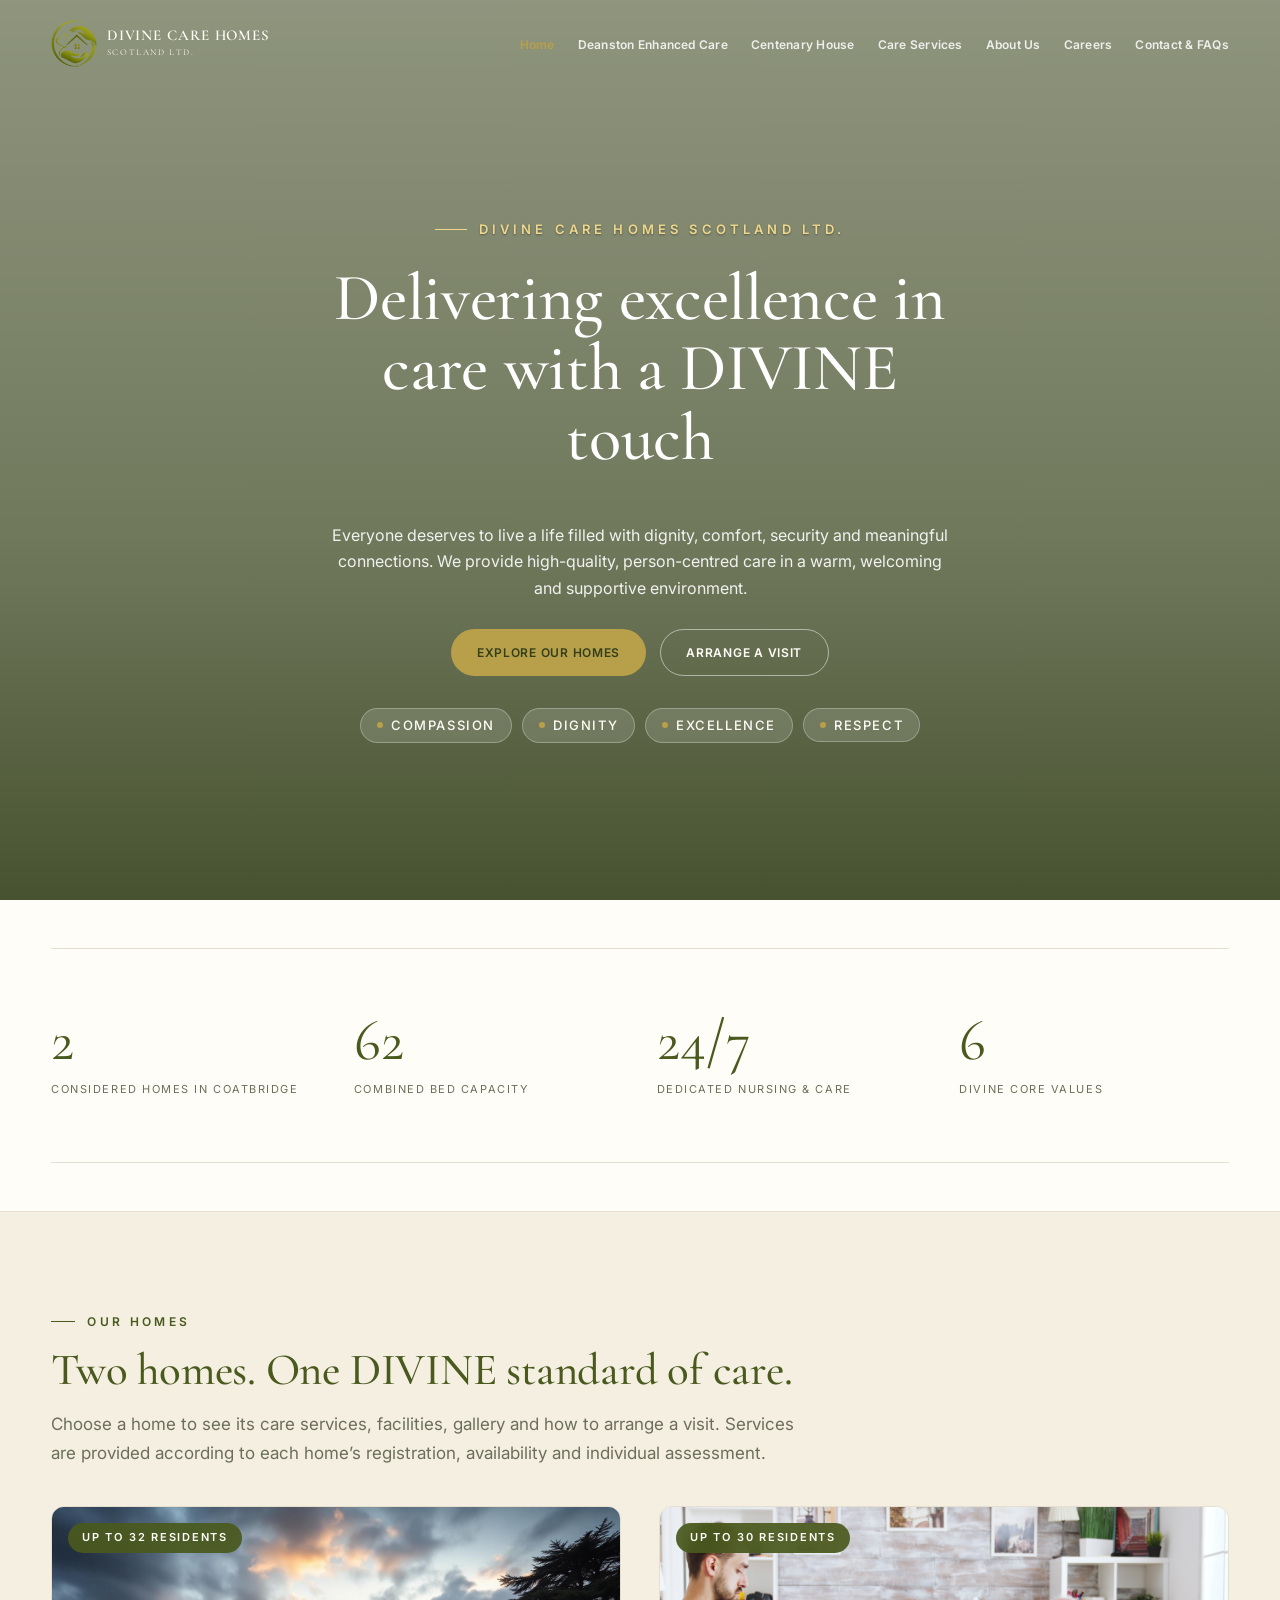
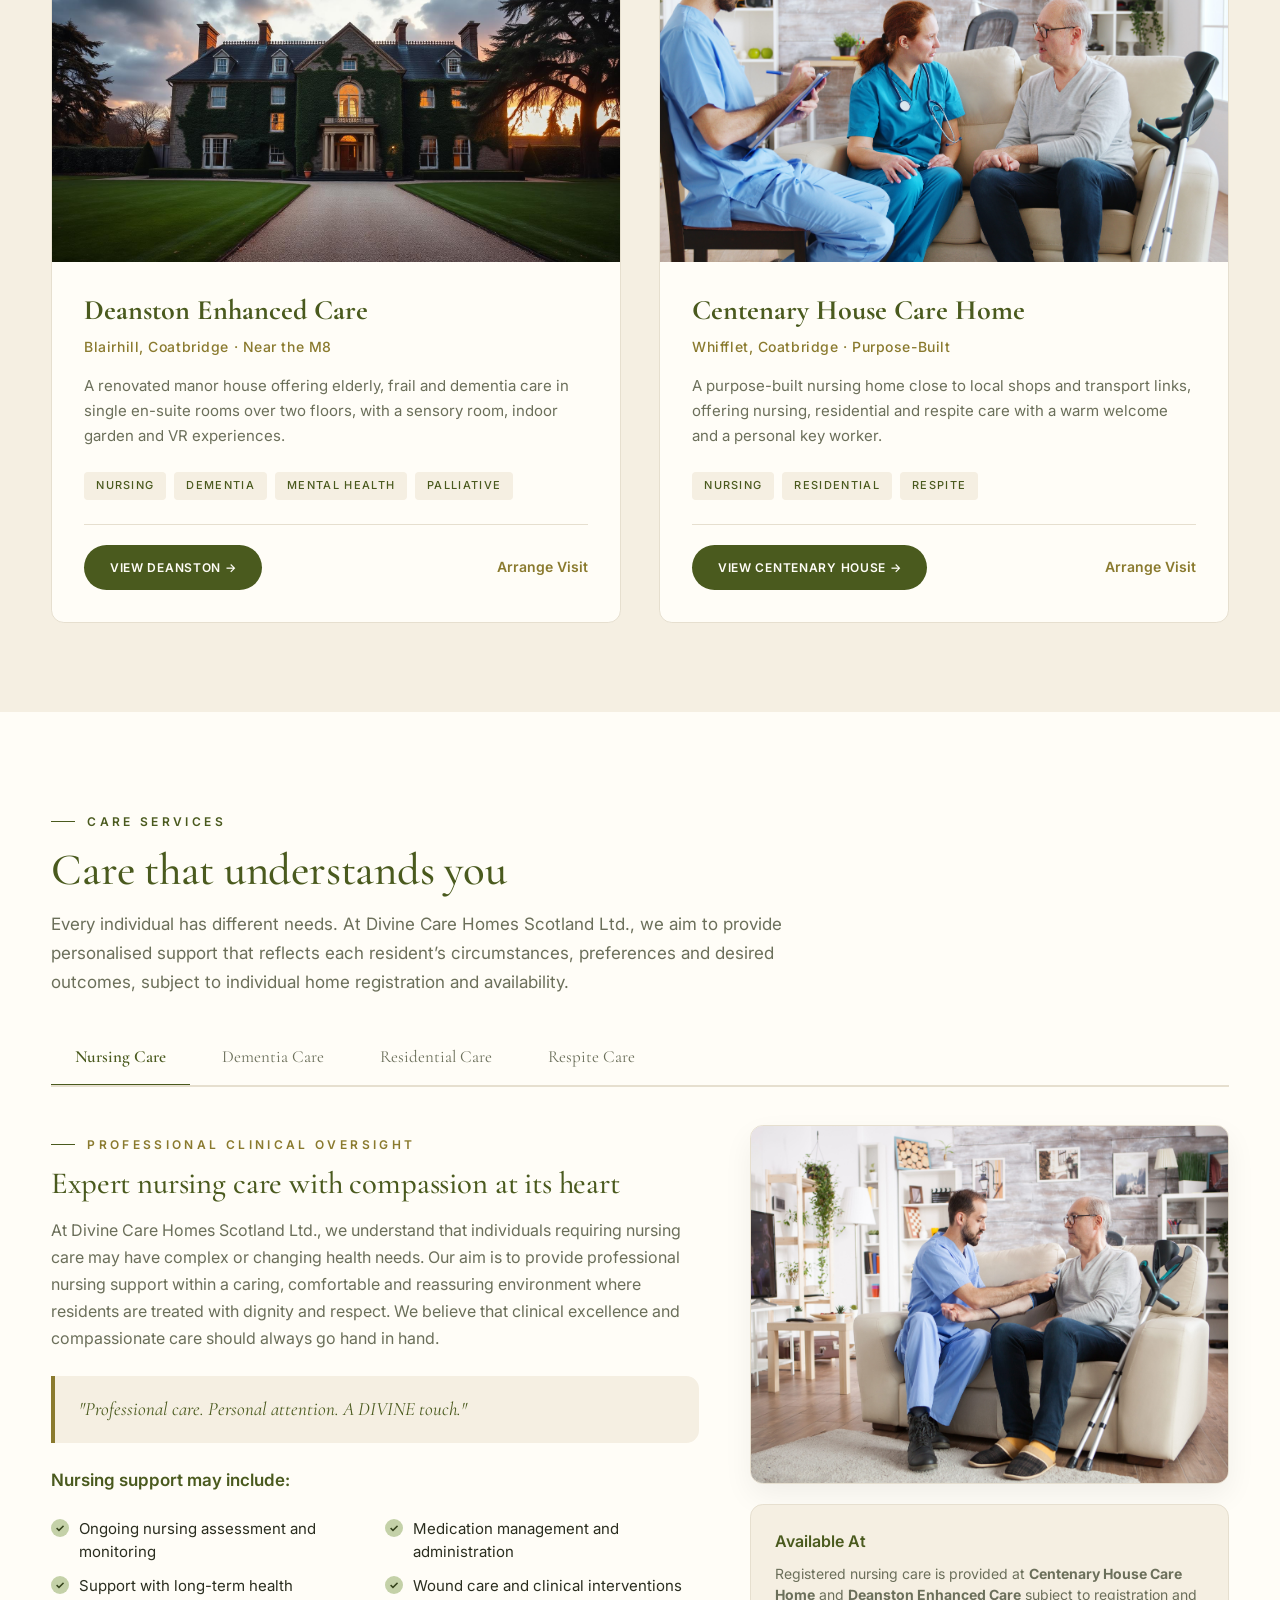
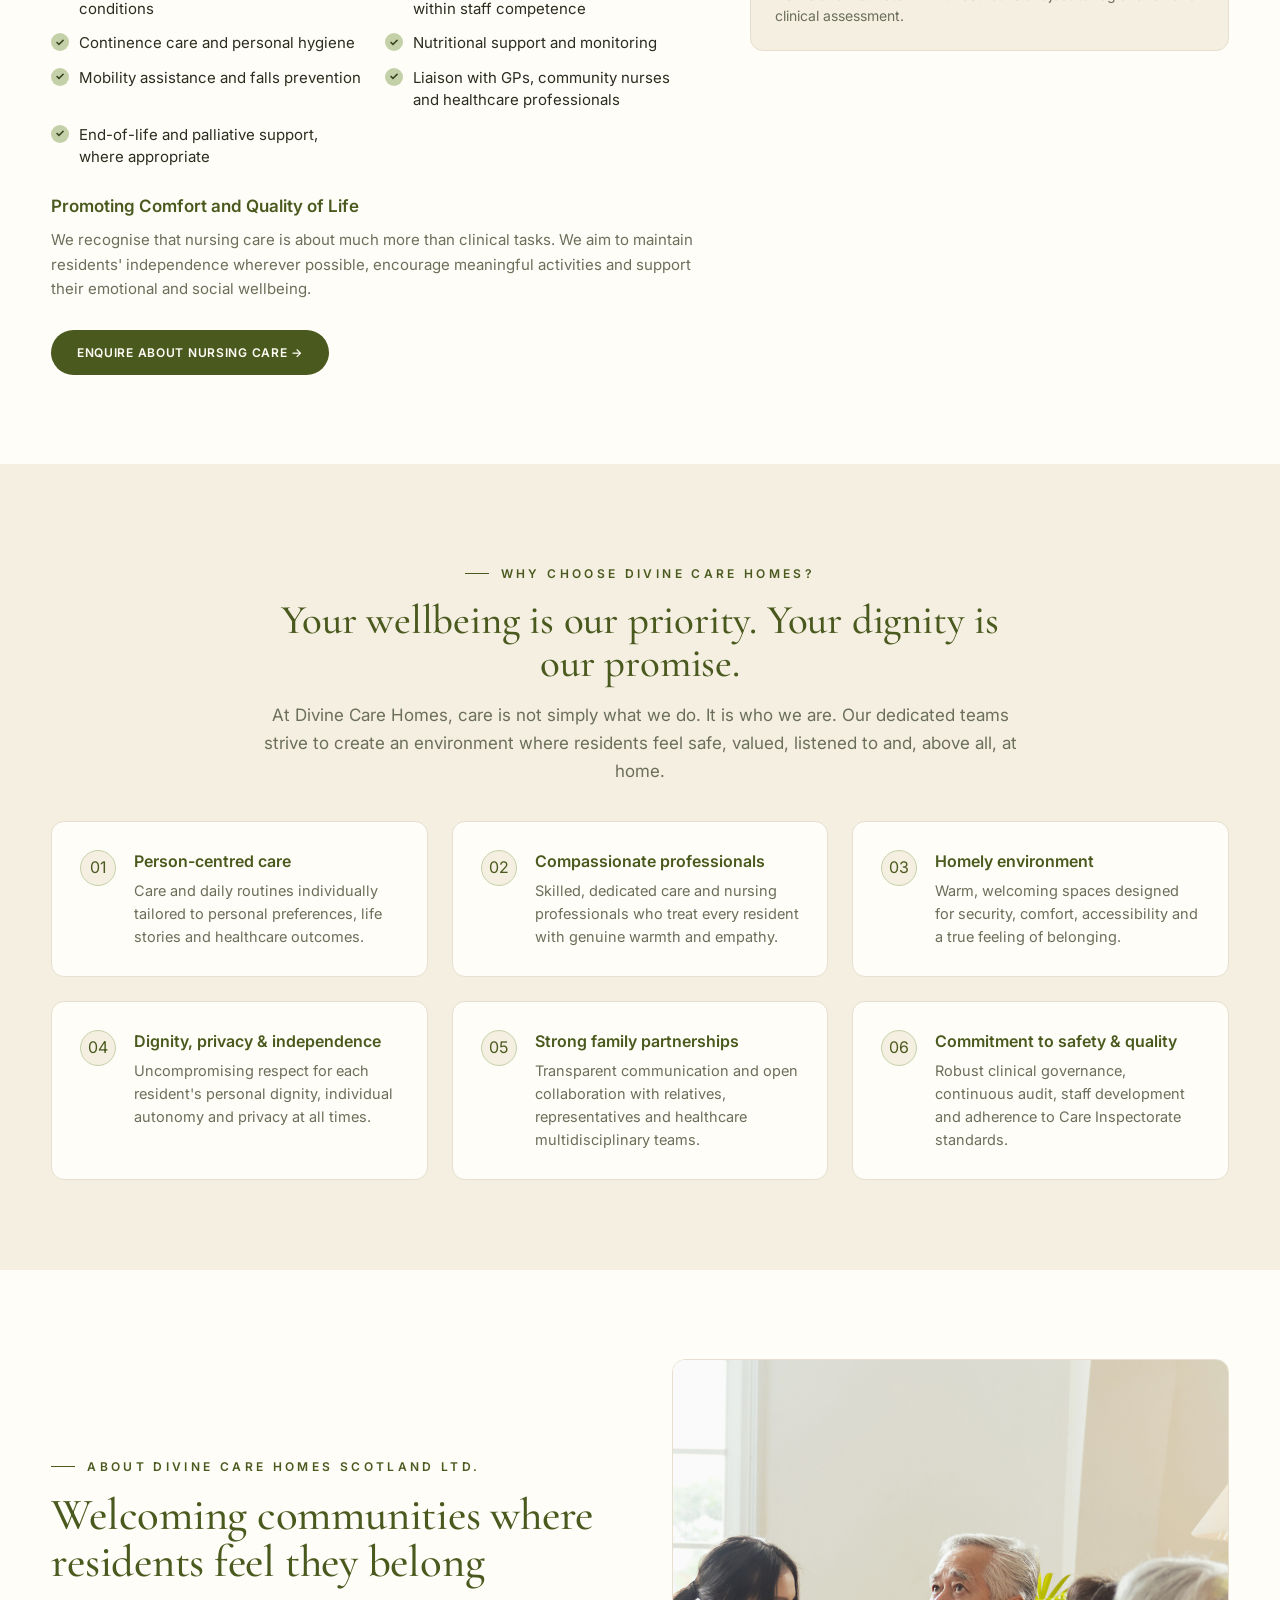
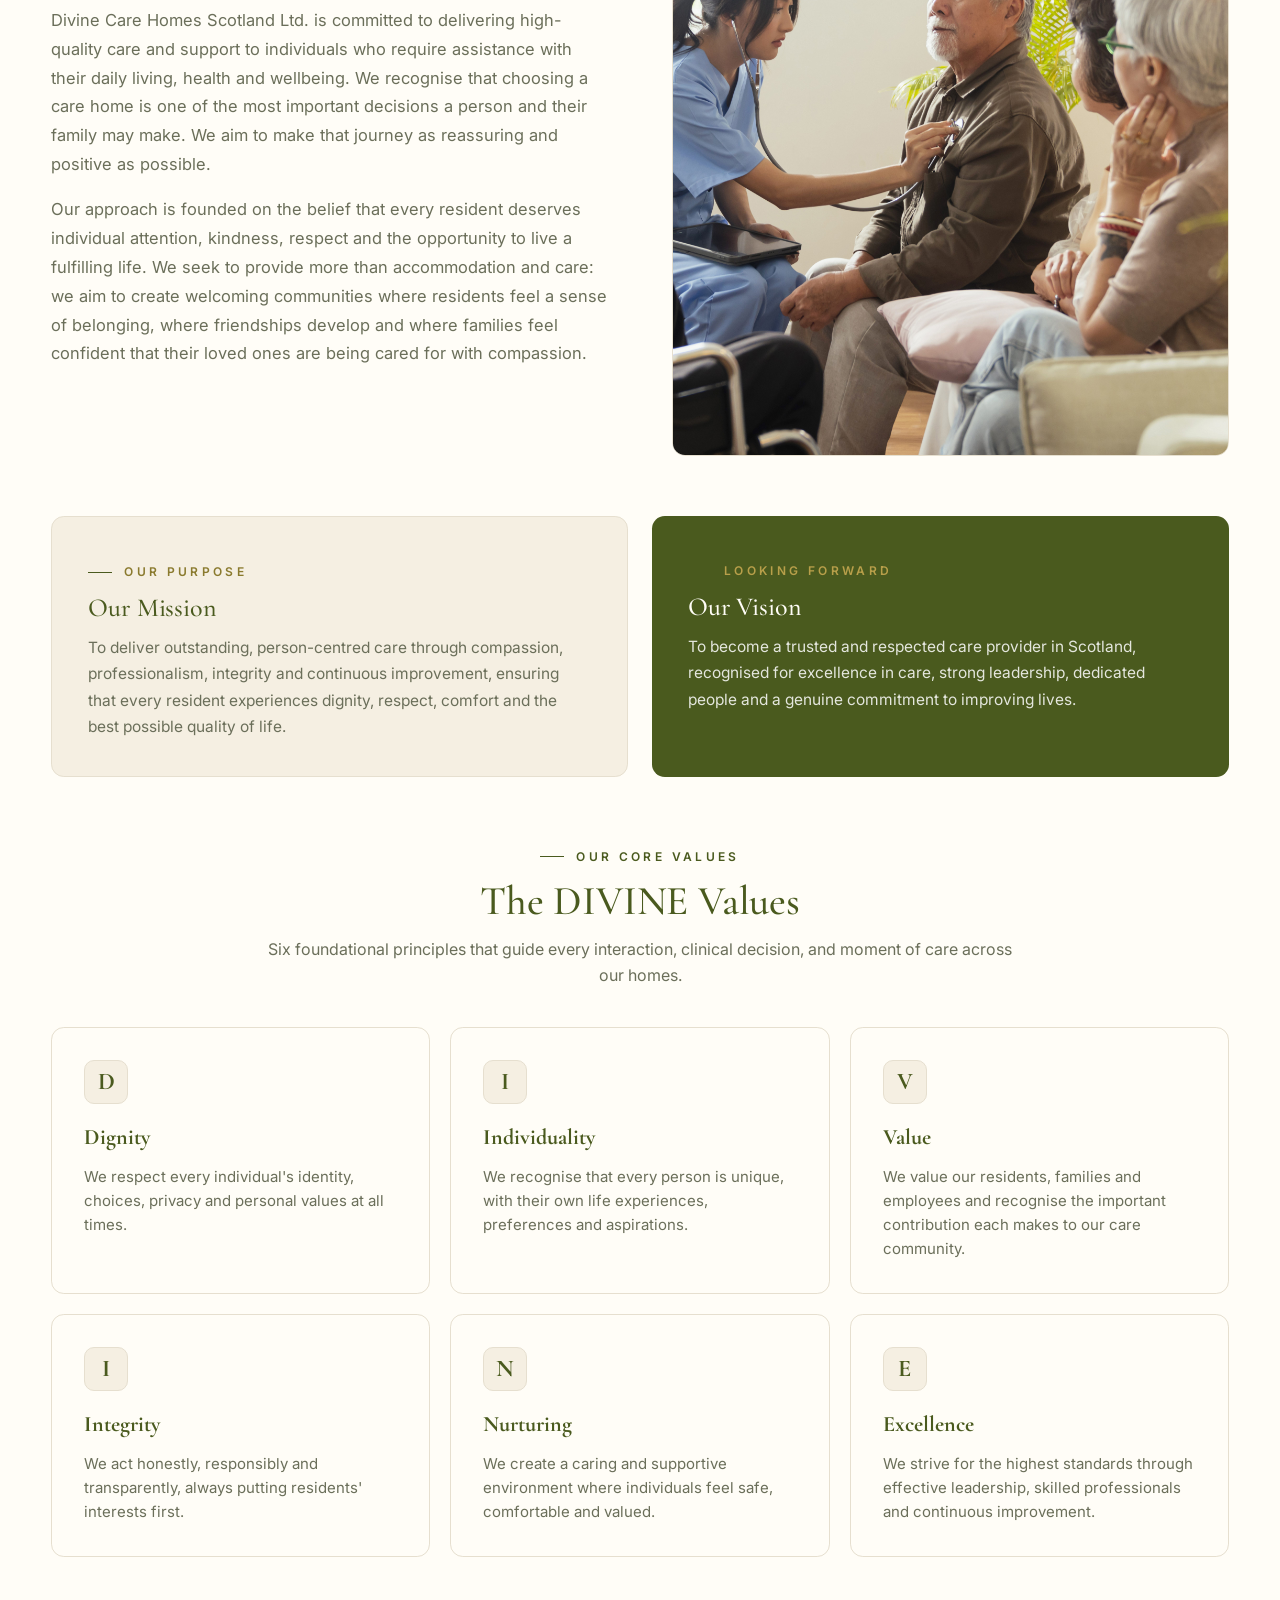
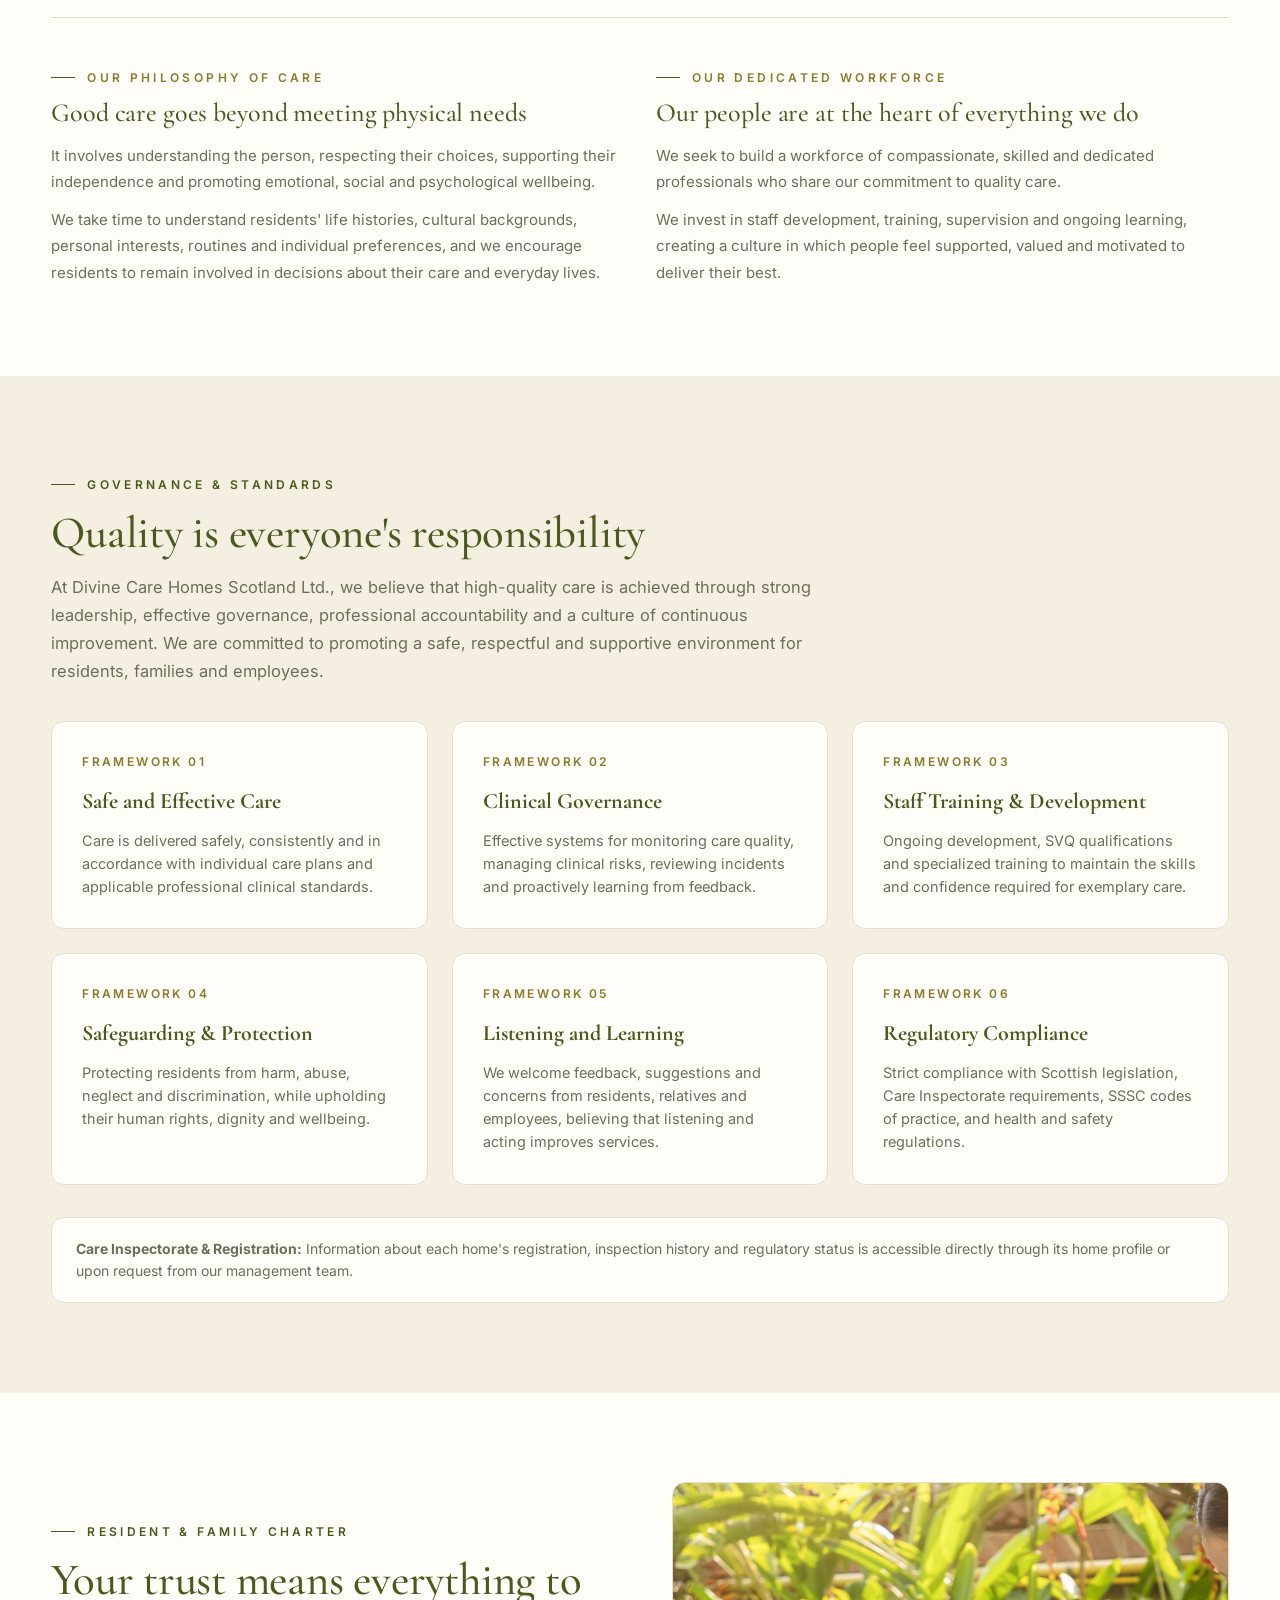
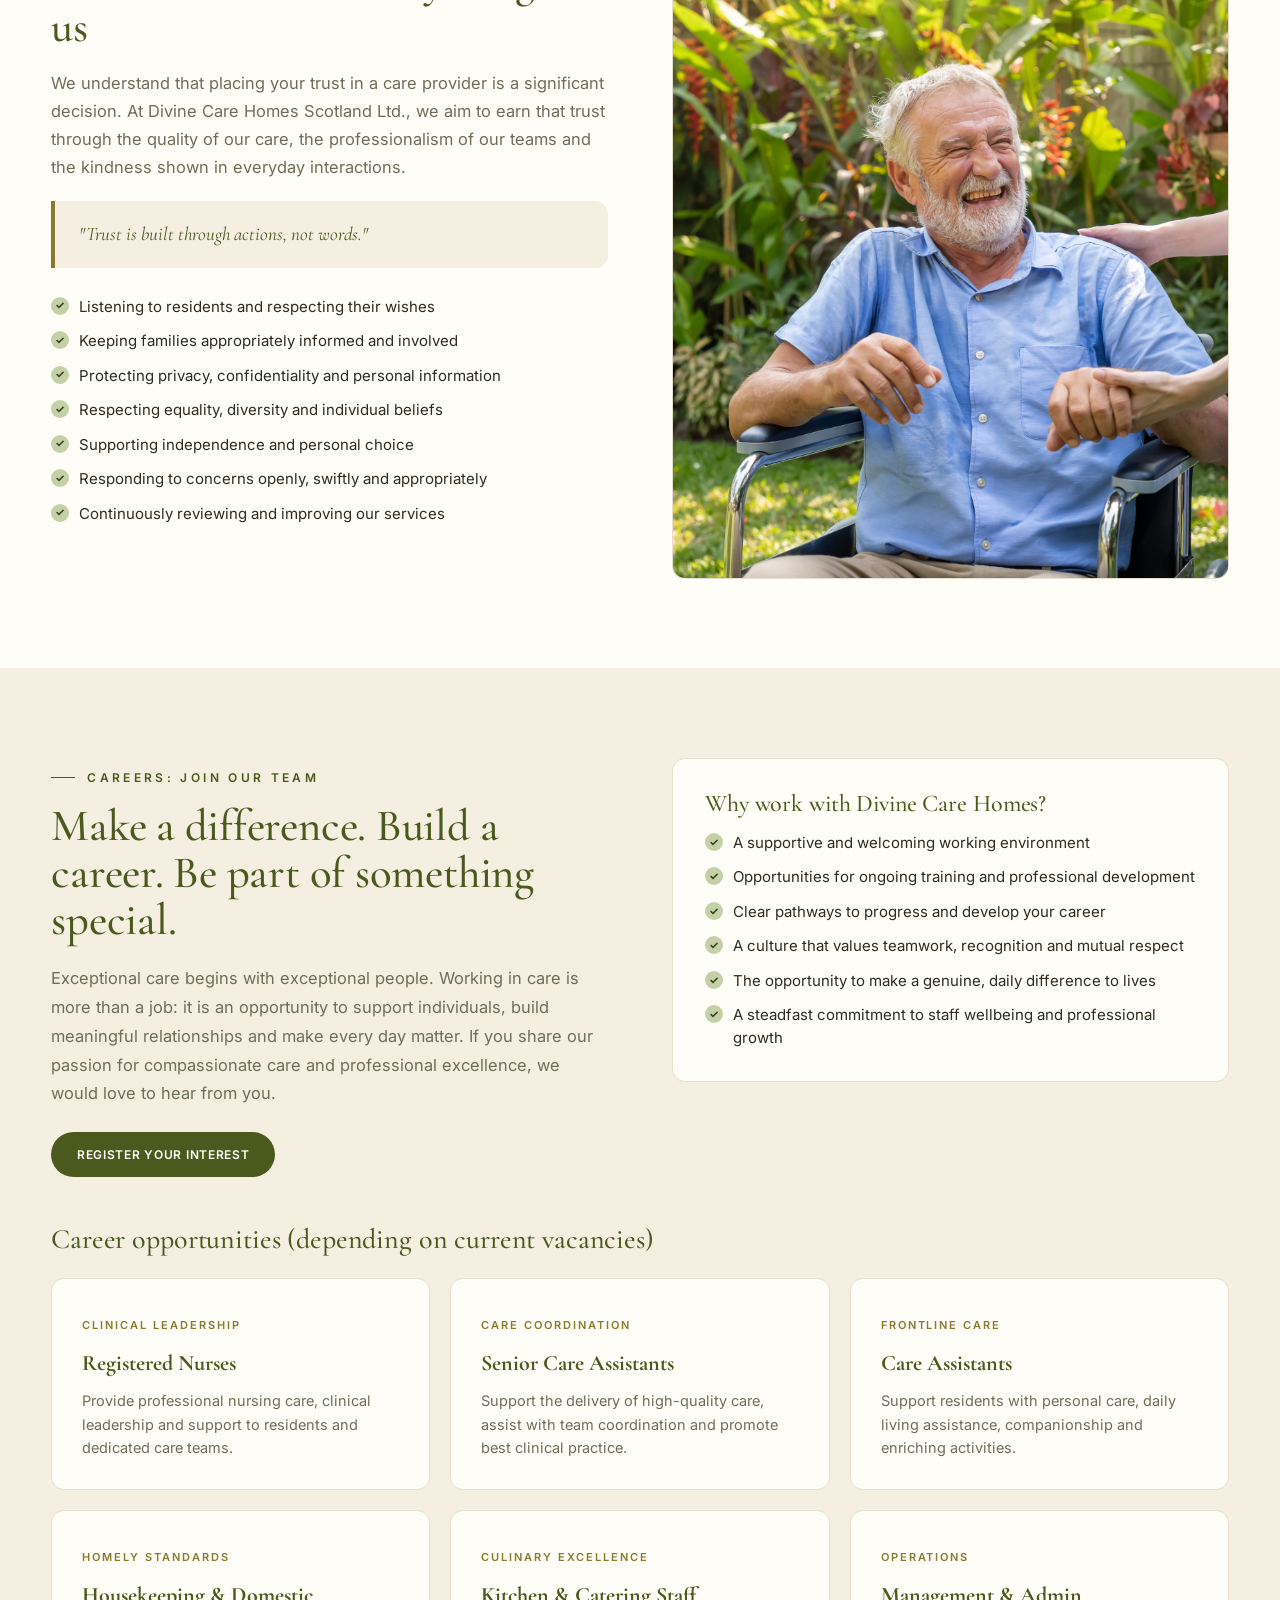
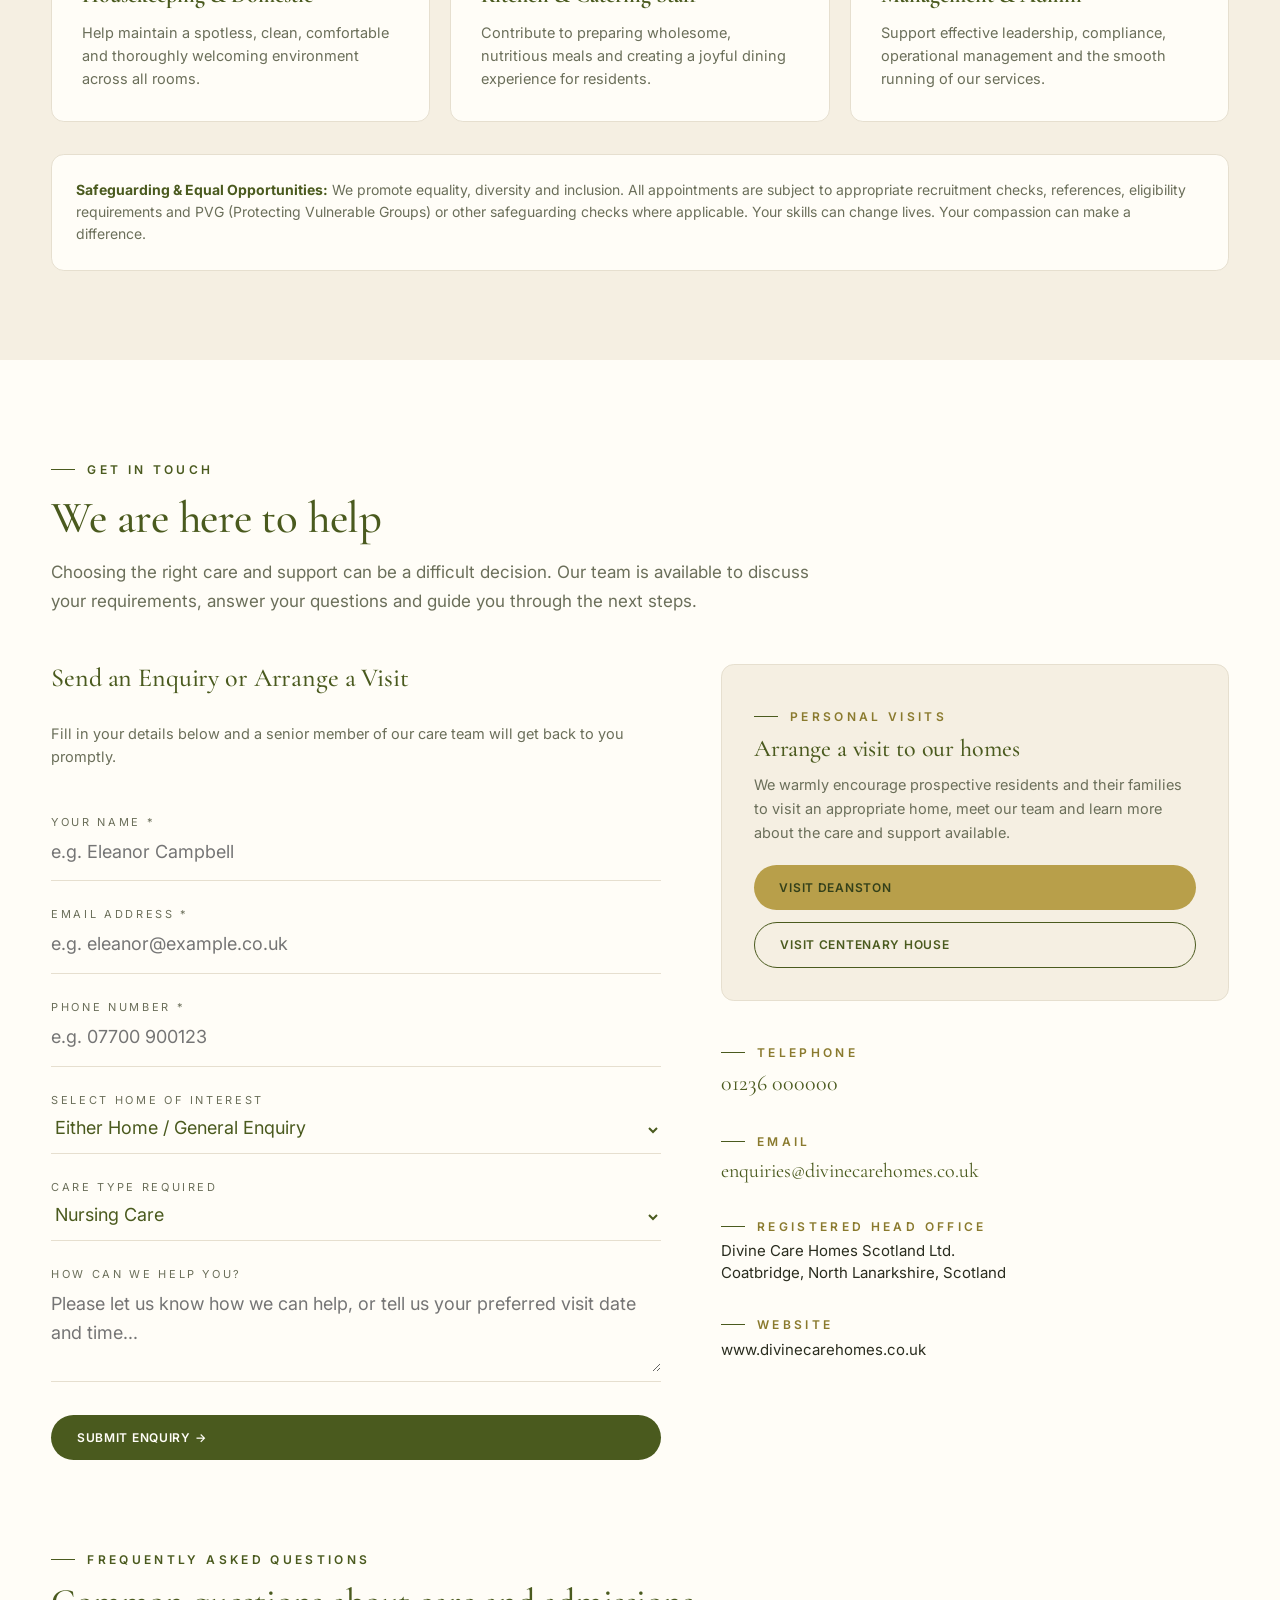
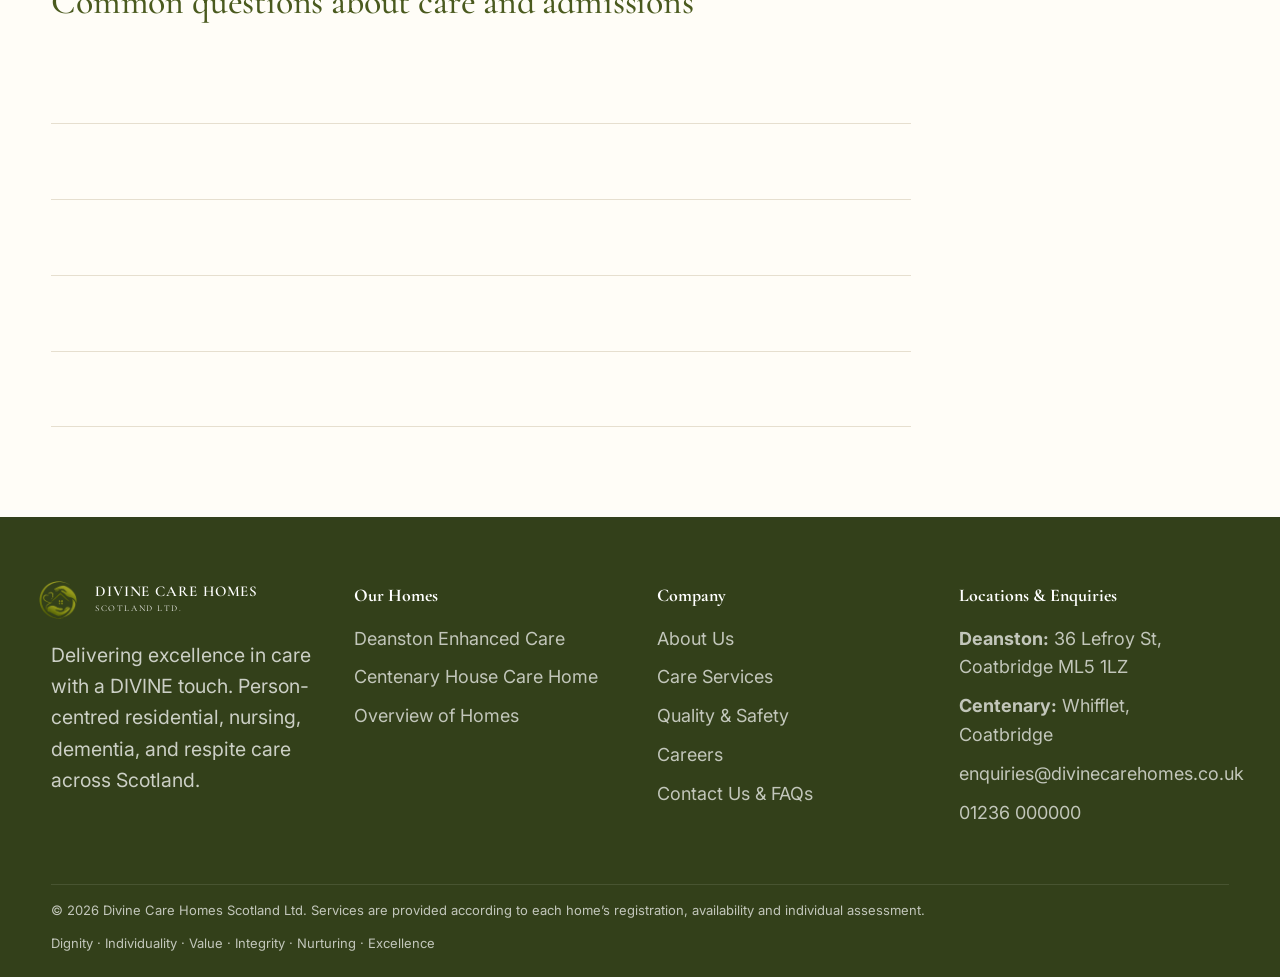
==== index.html @ 0247937b "added big changes for this" ====
<!doctype html>
<html lang="en">
<head>
<meta charset="utf-8" />
<meta name="viewport" content="width=device-width,initial-scale=1" />
<title>Divine Care Homes Scotland Ltd. | Delivering excellence in care with a DIVINE touch</title>
<meta name="description" content="Divine Care Homes Scotland Ltd. provides person-centred nursing, dementia, residential and respite care across our dedicated homes in Blairhill and Whifflet, Coatbridge." />
<meta property="og:title" content="Divine Care Homes Scotland Ltd. | Delivering excellence in care with a DIVINE touch" />
<meta property="og:description" content="High-quality, person-centred care in a warm, welcoming and supportive environment in Scotland." />
<meta property="og:type" content="website" />
<link rel="preconnect" href="https://fonts.googleapis.com">
<link rel="preconnect" href="https://fonts.gstatic.com" crossorigin>
<link href="https://fonts.googleapis.com/css2?family=Cormorant+Garamond:wght@400;500;600;700&family=Inter:wght@400;500;600&display=swap" rel="stylesheet">
<link rel="icon" type="image/png" href="logo.png" />
<link rel="stylesheet" href="styles.css" />
</head>
<body data-page="home">
<div id="site-header" data-variant="dark"></div>

<!-- HERO SECTION -->
<section class="hero" id="top">
  <div class="hero-bg">
    <video class="hero-video" src="homehero.mp4" autoplay loop muted playsinline></video>
    <img class="hero-img-mobile" src="images/hands.jpg" alt="Compassionate Care in Scotland" fetchpriority="high" decoding="async"/>
  </div>
  <div class="container hero-inner">
    <span class="eyebrow reveal" style="color:var(--gold)">Divine Care Homes Scotland Ltd.</span>
    <h1 class="display reveal delay-1" style="font-size:clamp(36px,5.2vw,72px);max-width:20ch">Delivering excellence in care with a DIVINE touch</h1>
    <p class="reveal delay-2" style="max-width:62ch;font-size:clamp(16px,1.2vw,20px);line-height:1.65;margin-top:16px">Everyone deserves to live a life filled with dignity, comfort, security and meaningful connections. We provide high-quality, person-centred care in a warm, welcoming and supportive environment.</p>
    <div class="hero-actions reveal delay-3" style="margin-top:28px">
      <a class="btn" href="#our-homes">Explore our homes</a>
      <a class="btn ghost" href="#contact">Arrange a visit</a>
    </div>
    <div class="hero-tags reveal delay-3">
      <span class="hero-tag">Compassion</span>
      <span class="hero-tag">Dignity</span>
      <span class="hero-tag">Excellence</span>
      <span class="hero-tag">Respect</span>
    </div>
  </div>
</section>

<!-- STATS / ASSURANCE STRIP -->
<section class="section" style="padding:48px 0;border-bottom:1px solid var(--line)">
  <div class="container">
    <div class="stats">
      <div class="stat reveal"><div class="num" data-target="2">0</div><div class="lbl">Considered Homes in Coatbridge</div></div>
      <div class="stat reveal delay-1"><div class="num" data-target="62">0</div><div class="lbl">Combined Bed Capacity</div></div>
      <div class="stat reveal delay-2"><div class="num" data-target="24" data-suffix="/7">0</div><div class="lbl">Dedicated Nursing & Care</div></div>
      <div class="stat reveal delay-3"><div class="num" data-target="6">0</div><div class="lbl">DIVINE Core Values</div></div>
    </div>
  </div>
</section>

<!-- OUR HOMES SECTION -->
<section class="section cream" id="our-homes">
  <div class="container">
    <div style="max-width:760px">
      <span class="eyebrow reveal">Our Homes</span>
      <h2 class="display reveal delay-1" style="color:var(--navy);font-size:clamp(32px,3.5vw,52px);margin:16px 0 16px">Two homes. One DIVINE standard of care.</h2>
      <p class="muted reveal delay-2" style="font-size:17px;line-height:1.7">Choose a home to see its care services, facilities, gallery and how to arrange a visit. Services are provided according to each home’s registration, availability and individual assessment.</p>
    </div>

    <div class="home-showcase-grid">
      <!-- DEANSTON ENHANCED CARE -->
      <article class="home-card reveal">
        <div class="home-card-media">
          <img src="images/exterior.jpg" alt="Deanston Enhanced Care Blairhill" loading="lazy" decoding="async"/>
          <span class="home-badge">Up to 32 Residents</span>
        </div>
        <div class="home-card-body">
          <h3>Deanston Enhanced Care</h3>
          <div class="home-card-sub">Blairhill, Coatbridge · Near the M8</div>
          <p>A renovated manor house offering elderly, frail and dementia care in single en-suite rooms over two floors, with a sensory room, indoor garden and VR experiences.</p>
          <div class="home-card-tags">
            <span class="home-tag-pill">Nursing</span>
            <span class="home-tag-pill">Dementia</span>
            <span class="home-tag-pill">Mental Health</span>
            <span class="home-tag-pill">Palliative</span>
          </div>
          <div class="home-card-actions">
            <a href="deanston.html" class="btn dark">View Deanston →</a>
            <a href="deanston.html#visit" style="font-size:14px;color:var(--gold);font-weight:600">Arrange Visit</a>
          </div>
        </div>
      </article>

      <!-- CENTENARY HOUSE CARE HOME -->
      <article class="home-card reveal delay-1">
        <div class="home-card-media">
          <img src="images/Home care 1/nurses-team-talking.jpg" alt="Centenary House Care Home Whifflet" loading="lazy" decoding="async"/>
          <span class="home-badge">Up to 30 Residents</span>
        </div>
        <div class="home-card-body">
          <h3>Centenary House Care Home</h3>
          <div class="home-card-sub">Whifflet, Coatbridge · Purpose-Built</div>
          <p>A purpose-built nursing home close to local shops and transport links, offering nursing, residential and respite care with a warm welcome and a personal key worker.</p>
          <div class="home-card-tags">
            <span class="home-tag-pill">Nursing</span>
            <span class="home-tag-pill">Residential</span>
            <span class="home-tag-pill">Respite</span>
          </div>
          <div class="home-card-actions">
            <a href="centenary.html" class="btn dark">View Centenary House →</a>
            <a href="centenary.html#visit" style="font-size:14px;color:var(--gold);font-weight:600">Arrange Visit</a>
          </div>
        </div>
      </article>
    </div>
  </div>
</section>

<!-- CARE SERVICES SECTION WITH INTERACTIVE TABS -->
<section class="section" id="care-services">
  <div class="container">
    <div style="max-width:760px">
      <span class="eyebrow reveal">Care Services</span>
      <h2 class="display reveal delay-1" style="color:var(--navy);font-size:clamp(32px,3.5vw,52px);margin:16px 0 16px">Care that understands you</h2>
      <p class="muted reveal delay-2" style="font-size:17px;line-height:1.7">Every individual has different needs. At Divine Care Homes Scotland Ltd., we aim to provide personalised support that reflects each resident’s circumstances, preferences and desired outcomes, subject to individual home registration and availability.</p>
    </div>

    <div class="care-tabs-container reveal delay-2">
      <div class="care-tabs-nav" role="tablist">
        <button class="care-tab-btn active" data-tab="nursing" role="tab" aria-selected="true">Nursing Care</button>
        <button class="care-tab-btn" data-tab="dementia" role="tab" aria-selected="false">Dementia Care</button>
        <button class="care-tab-btn" data-tab="residential" role="tab" aria-selected="false">Residential Care</button>
        <button class="care-tab-btn" data-tab="respite" role="tab" aria-selected="false">Respite Care</button>
      </div>

      <!-- TAB 1: NURSING CARE -->
      <div class="care-tab-pane active" data-pane="nursing" role="tabpanel">
        <div class="care-tab-content-grid">
          <div>
            <span class="eyebrow" style="color:var(--gold)">Professional Clinical Oversight</span>
            <h3 class="display" style="color:var(--navy);font-size:clamp(26px,2.4vw,38px);margin:14px 0 16px">Expert nursing care with compassion at its heart</h3>
            <p class="muted" style="font-size:16px;line-height:1.7">At Divine Care Homes Scotland Ltd., we understand that individuals requiring nursing care may have complex or changing health needs. Our aim is to provide professional nursing support within a caring, comfortable and reassuring environment where residents are treated with dignity and respect. We believe that clinical excellence and compassionate care should always go hand in hand.</p>
            
            <div class="divine-touch-quote">
              "Professional care. Personal attention. A DIVINE touch."
            </div>

            <h4 style="color:var(--navy);font-size:17px;margin-top:24px;font-weight:600">Nursing support may include:</h4>
            <ul class="care-check-list">
              <li>Ongoing nursing assessment and monitoring</li>
              <li>Medication management and administration</li>
              <li>Support with long-term health conditions</li>
              <li>Wound care and clinical interventions within staff competence</li>
              <li>Continence care and personal hygiene</li>
              <li>Nutritional support and monitoring</li>
              <li>Mobility assistance and falls prevention</li>
              <li>Liaison with GPs, community nurses and healthcare professionals</li>
              <li>End-of-life and palliative support, where appropriate</li>
            </ul>

            <h4 style="color:var(--navy);font-size:17px;margin-top:20px;font-weight:600">Promoting Comfort and Quality of Life</h4>
            <p class="muted" style="font-size:15px;line-height:1.65;margin-top:8px">We recognise that nursing care is about much more than clinical tasks. We aim to maintain residents' independence wherever possible, encourage meaningful activities and support their emotional and social wellbeing.</p>
            
            <div style="margin-top:28px">
              <a href="#contact" class="btn dark">Enquire About Nursing Care →</a>
            </div>
          </div>
          <div>
            <div style="aspect-ratio:4/3;border-radius:var(--radius);overflow:hidden;border:1px solid var(--line);box-shadow:0 12px 30px rgba(0,0,0,0.06)">
              <img src="images/Home care 1/doctor-bp-check.jpg" alt="Clinical Nursing Care at Divine Care Homes" style="width:100%;height:100%;object-fit:cover" loading="lazy" decoding="async"/>
            </div>
            <div style="background:var(--cream);padding:24px;border-radius:var(--radius);margin-top:20px;border:1px solid var(--line)">
              <h5 style="color:var(--navy);font-size:16px;font-weight:600;margin-bottom:8px">Available At</h5>
              <p style="font-size:14px;color:var(--muted);line-height:1.5">Registered nursing care is provided at <strong>Centenary House Care Home</strong> and <strong>Deanston Enhanced Care</strong> subject to registration and clinical assessment.</p>
            </div>
          </div>
        </div>
      </div>

      <!-- TAB 2: DEMENTIA CARE -->
      <div class="care-tab-pane" data-pane="dementia" role="tabpanel">
        <div class="care-tab-content-grid">
          <div>
            <span class="eyebrow" style="color:var(--gold)">Specialist Memory Support</span>
            <h3 class="display" style="color:var(--navy);font-size:clamp(26px,2.4vw,38px);margin:14px 0 16px">Understanding Dementia. Supporting People. Valuing Every Individual.</h3>
            <p class="muted" style="font-size:16px;line-height:1.7">Living with dementia can bring challenges for individuals and their families. At Divine Care Homes Scotland Ltd., we believe that every person living with dementia deserves understanding, patience, respect and meaningful support. Our approach recognises the person behind the diagnosis. We understand that dementia affects individuals differently. Their experiences, abilities, interests and support needs are unique.</p>
            
            <div class="divine-touch-quote">
              "We see the person, not just the condition."
            </div>

            <h4 style="color:var(--navy);font-size:17px;margin-top:24px;font-weight:600">Person-Centred Dementia Care:</h4>
            <ul class="care-check-list">
              <li>Understanding each person's life history and identity</li>
              <li>Maintaining familiar routines wherever possible</li>
              <li>Promoting independence and personal choice</li>
              <li>Providing reassurance and emotional support</li>
              <li>Supporting communication in ways that work for each individual</li>
              <li>Encouraging meaningful activities and social interaction</li>
              <li>Maintaining dignity, privacy and respect</li>
              <li>Working closely with families and representatives</li>
            </ul>

            <h4 style="color:var(--navy);font-size:17px;margin-top:20px;font-weight:600">A Supportive Environment & Supporting Families</h4>
            <p class="muted" style="font-size:15px;line-height:1.65;margin-top:8px">We recognise the importance of a calm, welcoming and familiar environment for people living with dementia. We aim to reduce unnecessary confusion, promote orientation and encourage activities that reflect residents' abilities. Dementia affects the whole family, and we warmly encourage relatives to remain involved in their loved one's life and care.</p>
            
            <div style="margin-top:28px">
              <a href="deanston.html" class="btn dark">Explore Deanston Dementia Care →</a>
            </div>
          </div>
          <div>
            <div style="aspect-ratio:4/3;border-radius:var(--radius);overflow:hidden;border:1px solid var(--line);box-shadow:0 12px 30px rgba(0,0,0,0.06)">
              <img src="images/Home care 1/nurse-wheelchair-garden-laughing.jpg" alt="Dementia Care and Companionship" style="width:100%;height:100%;object-fit:cover" loading="lazy" decoding="async"/>
            </div>
            <div style="background:var(--cream);padding:24px;border-radius:var(--radius);margin-top:20px;border:1px solid var(--line)">
              <h5 style="color:var(--navy);font-size:16px;font-weight:600;margin-bottom:8px">Enhanced Sensory & VR Spaces</h5>
              <p style="font-size:14px;color:var(--muted);line-height:1.5">At Deanston Enhanced Care, our specialist dementia support is enriched by our dedicated sensory room, indoor garden, and immersive VR reminiscence experiences.</p>
            </div>
          </div>
        </div>
      </div>

      <!-- TAB 3: RESIDENTIAL CARE -->
      <div class="care-tab-pane" data-pane="residential" role="tabpanel">
        <div class="care-tab-content-grid">
          <div>
            <span class="eyebrow" style="color:var(--gold)">Homely Community Living</span>
            <h3 class="display" style="color:var(--navy);font-size:clamp(26px,2.4vw,38px);margin:14px 0 16px">A Place to Feel at Home</h3>
            <p class="muted" style="font-size:16px;line-height:1.7">At Divine Care Homes Scotland Ltd., we believe that moving into residential care should be the beginning of a new chapter, not the end of independence. Our residential care approach is designed to support individuals who require assistance with everyday activities but do not necessarily need continuous nursing care. We aim to provide a safe, comfortable and welcoming home where residents can enjoy companionship, choice and independence.</p>
            
            <div class="divine-touch-quote">
              "A home where you are welcomed, respected and cared for."
            </div>

            <h4 style="color:var(--navy);font-size:17px;margin-top:24px;font-weight:600">Personalised Daily Support:</h4>
            <ul class="care-check-list">
              <li>Assistance with washing, dressing and personal hygiene</li>
              <li>Support with mobility and everyday activities</li>
              <li>Medication support in accordance with individual care plans</li>
              <li>Nutritious meals, refreshments and hydration support</li>
              <li>Full laundry and domestic housekeeping</li>
              <li>Social activities, outings and recreational opportunities</li>
              <li>Emotional, physical and practical daily support</li>
            </ul>

            <h4 style="color:var(--navy);font-size:17px;margin-top:20px;font-weight:600">Maintaining Independence</h4>
            <p class="muted" style="font-size:15px;line-height:1.65;margin-top:8px">We encourage residents to maintain their abilities, interests and daily routines for as long as possible. Whether it is enjoying a favourite hobby, spending time with friends, or simply relaxing in a comfortable environment, we believe that every day should offer opportunities for enjoyment and fulfilment.</p>
            
            <div style="margin-top:28px">
              <a href="#contact" class="btn dark">Enquire About Residential Care →</a>
            </div>
          </div>
          <div>
            <div style="aspect-ratio:4/3;border-radius:var(--radius);overflow:hidden;border:1px solid var(--line);box-shadow:0 12px 30px rgba(0,0,0,0.06)">
              <img src="images/Home care 1/nurse-wheelchair-garden.jpg" alt="Residential Care at Divine Care Homes" style="width:100%;height:100%;object-fit:cover" loading="lazy" decoding="async"/>
            </div>
            <div style="background:var(--cream);padding:24px;border-radius:var(--radius);margin-top:20px;border:1px solid var(--line)">
              <h5 style="color:var(--navy);font-size:16px;font-weight:600;margin-bottom:8px">Key Worker System</h5>
              <p style="font-size:14px;color:var(--muted);line-height:1.5">Centenary House Care Home pairs every new residential resident with a dedicated key worker to help them settle in comfortably from their very first day.</p>
            </div>
          </div>
        </div>
      </div>

      <!-- TAB 4: RESPITE CARE -->
      <div class="care-tab-pane" data-pane="respite" role="tabpanel">
        <div class="care-tab-content-grid">
          <div>
            <span class="eyebrow" style="color:var(--gold)">Short-Term & Convalescent Stays</span>
            <h3 class="display" style="color:var(--navy);font-size:clamp(26px,2.4vw,38px);margin:14px 0 16px">A Short Stay. The Same Compassionate Care.</h3>
            <p class="muted" style="font-size:16px;line-height:1.7">At Divine Care Homes Scotland Ltd., we understand that caring for a loved one can be both rewarding and demanding. Respite care provides an opportunity for individuals to receive temporary care and support in a welcoming environment, while family members and unpaid carers take time to rest, attend to personal commitments or simply recharge.</p>
            
            <div class="divine-touch-quote">
              "Because caring for carers matters too."
            </div>

            <h4 style="color:var(--navy);font-size:17px;margin-top:24px;font-weight:600">Who Can Benefit from Respite Care?</h4>
            <ul class="care-check-list">
              <li>Individuals whose family carers require a temporary break</li>
              <li>People recovering after a hospital stay, where a short-term placement is appropriate</li>
              <li>Individuals who need temporary additional support</li>
              <li>Families seeking short-term care arrangements</li>
              <li>Families considering longer-term care wishing to explore a short stay</li>
            </ul>

            <h4 style="color:var(--navy);font-size:17px;margin-top:20px;font-weight:600">What Can Residents Expect?</h4>
            <p class="muted" style="font-size:15px;line-height:1.65;margin-top:8px">During a respite stay, residents receive support based on their individual assessed needs: personal care, daily living assistance, nursing support where clinically required, medication support, nutritious meals, companionship, and full inclusion in social activities.</p>
            
            <div style="margin-top:28px">
              <a href="#contact" class="btn dark">Check Respite Availability →</a>
            </div>
          </div>
          <div>
            <div style="aspect-ratio:4/3;border-radius:var(--radius);overflow:hidden;border:1px solid var(--line);box-shadow:0 12px 30px rgba(0,0,0,0.06)">
              <img src="images/family-visit.jpg" alt="Respite Care and Family Support" style="width:100%;height:100%;object-fit:cover" loading="lazy" decoding="async"/>
            </div>
            <div style="background:var(--cream);padding:24px;border-radius:var(--radius);margin-top:20px;border:1px solid var(--line)">
              <h5 style="color:var(--navy);font-size:16px;font-weight:600;margin-bottom:8px">Tailored Arrangements</h5>
              <p style="font-size:14px;color:var(--muted);line-height:1.5">Respite arrangements are discussed individually with each family to ensure that the stay is suitable, thoroughly prepared, and deeply reassuring.</p>
            </div>
          </div>
        </div>
      </div>
    </div>
  </div>
</section>

<!-- WHY CHOOSE DIVINE CARE HOMES -->
<section class="section cream" id="why-choose-us">
  <div class="container">
    <div style="text-align:center;max-width:780px;margin:0 auto">
      <span class="eyebrow reveal">Why Choose Divine Care Homes?</span>
      <h2 class="display reveal delay-1" style="color:var(--navy);font-size:clamp(30px,3.2vw,48px);margin:16px 0 16px">Your wellbeing is our priority. Your dignity is our promise.</h2>
      <p class="muted reveal delay-2" style="font-size:17px;line-height:1.65">At Divine Care Homes, care is not simply what we do. It is who we are. Our dedicated teams strive to create an environment where residents feel safe, valued, listened to and, above all, at home.</p>
    </div>

    <div class="why-grid">
      <div class="why-card reveal">
        <div class="why-icon">01</div>
        <div>
          <h3>Person-centred care</h3>
          <p class="muted" style="font-size:14.5px">Care and daily routines individually tailored to personal preferences, life stories and healthcare outcomes.</p>
        </div>
      </div>
      <div class="why-card reveal delay-1">
        <div class="why-icon">02</div>
        <div>
          <h3>Compassionate professionals</h3>
          <p class="muted" style="font-size:14.5px">Skilled, dedicated care and nursing professionals who treat every resident with genuine warmth and empathy.</p>
        </div>
      </div>
      <div class="why-card reveal delay-2">
        <div class="why-icon">03</div>
        <div>
          <h3>Homely environment</h3>
          <p class="muted" style="font-size:14.5px">Warm, welcoming spaces designed for security, comfort, accessibility and a true feeling of belonging.</p>
        </div>
      </div>
      <div class="why-card reveal">
        <div class="why-icon">04</div>
        <div>
          <h3>Dignity, privacy & independence</h3>
          <p class="muted" style="font-size:14.5px">Uncompromising respect for each resident's personal dignity, individual autonomy and privacy at all times.</p>
        </div>
      </div>
      <div class="why-card reveal delay-1">
        <div class="why-icon">05</div>
        <div>
          <h3>Strong family partnerships</h3>
          <p class="muted" style="font-size:14.5px">Transparent communication and open collaboration with relatives, representatives and healthcare multidisciplinary teams.</p>
        </div>
      </div>
      <div class="why-card reveal delay-2">
        <div class="why-icon">06</div>
        <div>
          <h3>Commitment to safety & quality</h3>
          <p class="muted" style="font-size:14.5px">Robust clinical governance, continuous audit, staff development and adherence to Care Inspectorate standards.</p>
        </div>
      </div>
    </div>
  </div>
</section>

<!-- ABOUT US & DIVINE VALUES SECTION -->
<section class="section" id="about">
  <div class="container">
    <div class="two-col" style="align-items:center;margin-bottom:60px">
      <div>
        <span class="eyebrow reveal">About Divine Care Homes Scotland Ltd.</span>
        <h2 class="display reveal delay-1" style="color:var(--navy);font-size:clamp(32px,3.5vw,50px);margin:16px 0 20px">Welcoming communities where residents feel they belong</h2>
        <p class="muted reveal delay-2" style="font-size:16.5px;line-height:1.75;margin-bottom:16px">Divine Care Homes Scotland Ltd. is committed to delivering high-quality care and support to individuals who require assistance with their daily living, health and wellbeing. We recognise that choosing a care home is one of the most important decisions a person and their family may make. We aim to make that journey as reassuring and positive as possible.</p>
        <p class="muted reveal delay-2" style="font-size:16.5px;line-height:1.75">Our approach is founded on the belief that every resident deserves individual attention, kindness, respect and the opportunity to live a fulfilling life. We seek to provide more than accommodation and care: we aim to create welcoming communities where residents feel a sense of belonging, where friendships develop and where families feel confident that their loved ones are being cared for with compassion.</p>
      </div>
      <div class="col-img reveal delay-1">
        <img src="images/Home care 1/consultation-1.jpg" alt="Welcoming Care Consultations" style="border-radius:var(--radius);border:1px solid var(--line)" loading="lazy" decoding="async"/>
      </div>
    </div>

    <!-- MISSION & VISION CARDS -->
    <div style="display:grid;grid-template-columns:repeat(auto-fit,minmax(300px,1fr));gap:24px;margin-bottom:60px">
      <div class="reveal" style="background:var(--cream);padding:36px;border-radius:var(--radius);border:1px solid var(--line)">
        <span class="eyebrow" style="color:var(--gold)">Our Purpose</span>
        <h3 class="display" style="color:var(--navy);font-size:26px;margin:12px 0 14px">Our Mission</h3>
        <p class="muted" style="font-size:15.5px;line-height:1.7">To deliver outstanding, person-centred care through compassion, professionalism, integrity and continuous improvement, ensuring that every resident experiences dignity, respect, comfort and the best possible quality of life.</p>
      </div>
      <div class="reveal delay-1" style="background:var(--navy);color:var(--white);padding:36px;border-radius:var(--radius)">
        <span class="eyebrow" style="color:var(--gold-2)">Looking Forward</span>
        <h3 class="display" style="color:var(--white);font-size:26px;margin:12px 0 14px">Our Vision</h3>
        <p style="color:rgba(255,255,255,0.85);font-size:15.5px;line-height:1.7">To become a trusted and respected care provider in Scotland, recognised for excellence in care, strong leadership, dedicated people and a genuine commitment to improving lives.</p>
      </div>
    </div>

    <!-- CORE VALUES: DIVINE -->
    <div style="text-align:center;max-width:760px;margin:0 auto 20px">
      <span class="eyebrow reveal">Our Core Values</span>
      <h2 class="display reveal delay-1" style="color:var(--navy);font-size:clamp(30px,3.2vw,44px);margin:14px 0">The DIVINE Values</h2>
      <p class="muted reveal delay-2" style="font-size:16px">Six foundational principles that guide every interaction, clinical decision, and moment of care across our homes.</p>
    </div>

    <div class="divine-values-grid">
      <div class="divine-val-card reveal">
        <div class="divine-letter-badge">D</div>
        <h3>Dignity</h3>
        <p>We respect every individual's identity, choices, privacy and personal values at all times.</p>
      </div>
      <div class="divine-val-card reveal delay-1">
        <div class="divine-letter-badge">I</div>
        <h3>Individuality</h3>
        <p>We recognise that every person is unique, with their own life experiences, preferences and aspirations.</p>
      </div>
      <div class="divine-val-card reveal delay-2">
        <div class="divine-letter-badge">V</div>
        <h3>Value</h3>
        <p>We value our residents, families and employees and recognise the important contribution each makes to our care community.</p>
      </div>
      <div class="divine-val-card reveal">
        <div class="divine-letter-badge">I</div>
        <h3>Integrity</h3>
        <p>We act honestly, responsibly and transparently, always putting residents' interests first.</p>
      </div>
      <div class="divine-val-card reveal delay-1">
        <div class="divine-letter-badge">N</div>
        <h3>Nurturing</h3>
        <p>We create a caring and supportive environment where individuals feel safe, comfortable and valued.</p>
      </div>
      <div class="divine-val-card reveal delay-2">
        <div class="divine-letter-badge">E</div>
        <h3>Excellence</h3>
        <p>We strive for the highest standards through effective leadership, skilled professionals and continuous improvement.</p>
      </div>
    </div>

    <!-- PHILOSOPHY & OUR PEOPLE -->
    <div style="display:grid;grid-template-columns:repeat(auto-fit,minmax(320px,1fr));gap:32px;margin-top:60px;padding-top:40px;border-top:1px solid var(--line)">
      <div class="reveal">
        <span class="eyebrow" style="color:var(--gold)">Our Philosophy of Care</span>
        <h3 class="display" style="color:var(--navy);font-size:26px;margin:12px 0 16px">Good care goes beyond meeting physical needs</h3>
        <p class="muted" style="font-size:15px;line-height:1.75;margin-bottom:12px">It involves understanding the person, respecting their choices, supporting their independence and promoting emotional, social and psychological wellbeing.</p>
        <p class="muted" style="font-size:15px;line-height:1.75">We take time to understand residents' life histories, cultural backgrounds, personal interests, routines and individual preferences, and we encourage residents to remain involved in decisions about their care and everyday lives.</p>
      </div>
      <div class="reveal delay-1">
        <span class="eyebrow" style="color:var(--gold)">Our Dedicated Workforce</span>
        <h3 class="display" style="color:var(--navy);font-size:26px;margin:12px 0 16px">Our people are at the heart of everything we do</h3>
        <p class="muted" style="font-size:15px;line-height:1.75;margin-bottom:12px">We seek to build a workforce of compassionate, skilled and dedicated professionals who share our commitment to quality care.</p>
        <p class="muted" style="font-size:15px;line-height:1.75">We invest in staff development, training, supervision and ongoing learning, creating a culture in which people feel supported, valued and motivated to deliver their best.</p>
      </div>
    </div>
  </div>
</section>

<!-- QUALITY ASSURANCE AND SAFETY -->
<section class="section cream" id="quality">
  <div class="container">
    <div style="max-width:760px">
      <span class="eyebrow reveal">Governance & Standards</span>
      <h2 class="display reveal delay-1" style="color:var(--navy);font-size:clamp(32px,3.5vw,50px);margin:16px 0 16px">Quality is everyone's responsibility</h2>
      <p class="muted reveal delay-2" style="font-size:16.5px;line-height:1.7">At Divine Care Homes Scotland Ltd., we believe that high-quality care is achieved through strong leadership, effective governance, professional accountability and a culture of continuous improvement. We are committed to promoting a safe, respectful and supportive environment for residents, families and employees.</p>
    </div>

    <div class="qa-grid">
      <div class="qa-card reveal">
        <div class="qa-card-num">Framework 01</div>
        <h3>Safe and Effective Care</h3>
        <p>Care is delivered safely, consistently and in accordance with individual care plans and applicable professional clinical standards.</p>
      </div>
      <div class="qa-card reveal delay-1">
        <div class="qa-card-num">Framework 02</div>
        <h3>Clinical Governance</h3>
        <p>Effective systems for monitoring care quality, managing clinical risks, reviewing incidents and proactively learning from feedback.</p>
      </div>
      <div class="qa-card reveal delay-2">
        <div class="qa-card-num">Framework 03</div>
        <h3>Staff Training & Development</h3>
        <p>Ongoing development, SVQ qualifications and specialized training to maintain the skills and confidence required for exemplary care.</p>
      </div>
      <div class="qa-card reveal">
        <div class="qa-card-num">Framework 04</div>
        <h3>Safeguarding & Protection</h3>
        <p>Protecting residents from harm, abuse, neglect and discrimination, while upholding their human rights, dignity and wellbeing.</p>
      </div>
      <div class="qa-card reveal delay-1">
        <div class="qa-card-num">Framework 05</div>
        <h3>Listening and Learning</h3>
        <p>We welcome feedback, suggestions and concerns from residents, relatives and employees, believing that listening and acting improves services.</p>
      </div>
      <div class="qa-card reveal delay-2">
        <div class="qa-card-num">Framework 06</div>
        <h3>Regulatory Compliance</h3>
        <p>Strict compliance with Scottish legislation, Care Inspectorate requirements, SSSC codes of practice, and health and safety regulations.</p>
      </div>
    </div>

    <div style="margin-top:32px;padding:20px 24px;background:var(--white);border-radius:var(--radius);border:1px solid var(--line);font-size:14px;color:var(--muted)">
      <strong>Care Inspectorate & Registration:</strong> Information about each home's registration, inspection history and regulatory status is accessible directly through its home profile or upon request from our management team.
    </div>
  </div>
</section>

<!-- OUR COMMITMENT TO RESIDENTS AND FAMILIES -->
<section class="section" id="commitment">
  <div class="container two-col" style="align-items:center">
    <div>
      <span class="eyebrow reveal">Resident & Family Charter</span>
      <h2 class="display reveal delay-1" style="color:var(--navy);font-size:clamp(32px,3.5vw,50px);margin:16px 0 18px">Your trust means everything to us</h2>
      <p class="muted reveal delay-2" style="font-size:16.5px;line-height:1.7;margin-bottom:18px">We understand that placing your trust in a care provider is a significant decision. At Divine Care Homes Scotland Ltd., we aim to earn that trust through the quality of our care, the professionalism of our teams and the kindness shown in everyday interactions.</p>
      
      <div class="divine-touch-quote reveal delay-2" style="margin:20px 0 28px">
        "Trust is built through actions, not words."
      </div>

      <ul class="care-check-list reveal delay-3" style="grid-template-columns:1fr">
        <li>Listening to residents and respecting their wishes</li>
        <li>Keeping families appropriately informed and involved</li>
        <li>Protecting privacy, confidentiality and personal information</li>
        <li>Respecting equality, diversity and individual beliefs</li>
        <li>Supporting independence and personal choice</li>
        <li>Responding to concerns openly, swiftly and appropriately</li>
        <li>Continuously reviewing and improving our services</li>
      </ul>
    </div>
    <div class="col-img reveal delay-1">
      <img src="images/Home care 1/nurse-wheelchair-garden-laughing.jpg" alt="Compassion and trust between nurse and resident" style="border-radius:var(--radius);border:1px solid var(--line)" loading="lazy" decoding="async"/>
    </div>
  </div>
</section>

<!-- CAREERS SECTION -->
<section class="section cream" id="careers">
  <div class="container">
    <div class="two-col" style="align-items:flex-start;margin-bottom:48px">
      <div>
        <span class="eyebrow reveal">Careers: Join our team</span>
        <h2 class="display reveal delay-1" style="color:var(--navy);font-size:clamp(32px,3.5vw,50px);margin:16px 0 20px">Make a difference. Build a career. Be part of something special.</h2>
        <p class="muted reveal delay-2" style="font-size:16.5px;line-height:1.75">Exceptional care begins with exceptional people. Working in care is more than a job: it is an opportunity to support individuals, build meaningful relationships and make every day matter. If you share our passion for compassionate care and professional excellence, we would love to hear from you.</p>
        <div style="margin-top:24px">
          <a href="contact.html?subject=career" class="btn dark">Register your interest</a>
        </div>
      </div>
      <div>
        <div style="background:var(--white);border:1px solid var(--line);border-radius:var(--radius);padding:32px">
          <h3 class="display" style="color:var(--navy);font-size:24px;margin-bottom:16px">Why work with Divine Care Homes?</h3>
          <ul class="care-check-list" style="grid-template-columns:1fr;margin:0">
            <li>A supportive and welcoming working environment</li>
            <li>Opportunities for ongoing training and professional development</li>
            <li>Clear pathways to progress and develop your career</li>
            <li>A culture that values teamwork, recognition and mutual respect</li>
            <li>The opportunity to make a genuine, daily difference to lives</li>
            <li>A steadfast commitment to staff wellbeing and professional growth</li>
          </ul>
        </div>
      </div>
    </div>

    <!-- CAREER OPPORTUNITIES ROLES -->
    <div style="margin-top:40px">
      <h3 class="display reveal" style="color:var(--navy);font-size:28px;margin-bottom:24px">Career opportunities (depending on current vacancies)</h3>
      <div style="display:grid;grid-template-columns:repeat(auto-fit,minmax(280px,1fr));gap:20px">
        <div class="qa-card reveal">
          <span style="font-size:11px;letter-spacing:0.18em;color:var(--gold);text-transform:uppercase;font-weight:600">Clinical Leadership</span>
          <h4 style="font-family:var(--font-display);font-size:22px;color:var(--navy);margin:8px 0">Registered Nurses</h4>
          <p style="font-size:14.5px;color:var(--muted);line-height:1.6">Provide professional nursing care, clinical leadership and support to residents and dedicated care teams.</p>
        </div>
        <div class="qa-card reveal delay-1">
          <span style="font-size:11px;letter-spacing:0.18em;color:var(--gold);text-transform:uppercase;font-weight:600">Care Coordination</span>
          <h4 style="font-family:var(--font-display);font-size:22px;color:var(--navy);margin:8px 0">Senior Care Assistants</h4>
          <p style="font-size:14.5px;color:var(--muted);line-height:1.6">Support the delivery of high-quality care, assist with team coordination and promote best clinical practice.</p>
        </div>
        <div class="qa-card reveal delay-2">
          <span style="font-size:11px;letter-spacing:0.18em;color:var(--gold);text-transform:uppercase;font-weight:600">Frontline Care</span>
          <h4 style="font-family:var(--font-display);font-size:22px;color:var(--navy);margin:8px 0">Care Assistants</h4>
          <p style="font-size:14.5px;color:var(--muted);line-height:1.6">Support residents with personal care, daily living assistance, companionship and enriching activities.</p>
        </div>
        <div class="qa-card reveal">
          <span style="font-size:11px;letter-spacing:0.18em;color:var(--gold);text-transform:uppercase;font-weight:600">Homely Standards</span>
          <h4 style="font-family:var(--font-display);font-size:22px;color:var(--navy);margin:8px 0">Housekeeping & Domestic</h4>
          <p style="font-size:14.5px;color:var(--muted);line-height:1.6">Help maintain a spotless, clean, comfortable and thoroughly welcoming environment across all rooms.</p>
        </div>
        <div class="qa-card reveal delay-1">
          <span style="font-size:11px;letter-spacing:0.18em;color:var(--gold);text-transform:uppercase;font-weight:600">Culinary Excellence</span>
          <h4 style="font-family:var(--font-display);font-size:22px;color:var(--navy);margin:8px 0">Kitchen & Catering Staff</h4>
          <p style="font-size:14.5px;color:var(--muted);line-height:1.6">Contribute to preparing wholesome, nutritious meals and creating a joyful dining experience for residents.</p>
        </div>
        <div class="qa-card reveal delay-2">
          <span style="font-size:11px;letter-spacing:0.18em;color:var(--gold);text-transform:uppercase;font-weight:600">Operations</span>
          <h4 style="font-family:var(--font-display);font-size:22px;color:var(--navy);margin:8px 0">Management & Admin</h4>
          <p style="font-size:14.5px;color:var(--muted);line-height:1.6">Support effective leadership, compliance, operational management and the smooth running of our services.</p>
        </div>
      </div>
    </div>

    <!-- SAFEGUARDING NOTE -->
    <div style="margin-top:32px;padding:24px;background:var(--white);border-radius:var(--radius);border:1px solid var(--line);font-size:14px;color:var(--muted);line-height:1.6">
      <strong style="color:var(--navy)">Safeguarding & Equal Opportunities:</strong> We promote equality, diversity and inclusion. All appointments are subject to appropriate recruitment checks, references, eligibility requirements and PVG (Protecting Vulnerable Groups) or other safeguarding checks where applicable. Your skills can change lives. Your compassion can make a difference.
    </div>
  </div>
</section>

<!-- CONTACT US & FAQS -->
<section class="section" id="contact">
  <div class="container">
    <div style="max-width:760px;margin-bottom:48px">
      <span class="eyebrow reveal">Get in Touch</span>
      <h2 class="display reveal delay-1" style="color:var(--navy);font-size:clamp(32px,3.5vw,50px);margin:16px 0 16px">We are here to help</h2>
      <p class="muted reveal delay-2" style="font-size:17px;line-height:1.7">Choosing the right care and support can be a difficult decision. Our team is available to discuss your requirements, answer your questions and guide you through the next steps.</p>
    </div>

    <div class="contact-grid">
      <!-- ENQUIRY FORM -->
      <div>
        <form class="enquiry reveal" id="visit-form">
          <h3 class="display" style="color:var(--navy);font-size:26px;margin-bottom:8px">Send an Enquiry or Arrange a Visit</h3>
          <p class="muted" style="font-size:14.5px;margin-bottom:20px">Fill in your details below and a senior member of our care team will get back to you promptly.</p>
          
          <div class="field">
            <label>Your Name *</label>
            <input type="text" name="name" required placeholder="e.g. Eleanor Campbell"/>
          </div>
          <div class="field">
            <label>Email Address *</label>
            <input type="email" name="email" required placeholder="e.g. eleanor@example.co.uk"/>
          </div>
          <div class="field">
            <label>Phone Number *</label>
            <input type="tel" name="phone" required placeholder="e.g. 07700 900123"/>
          </div>
          <div class="field">
            <label>Select Home of Interest</label>
            <select name="home">
              <option value="both">Either Home / General Enquiry</option>
              <option value="deanston">Deanston Enhanced Care (Blairhill, Coatbridge)</option>
              <option value="centenary">Centenary House Care Home (Whifflet, Coatbridge)</option>
            </select>
          </div>
          <div class="field">
            <label>Care Type Required</label>
            <select name="care_type">
              <option value="nursing">Nursing Care</option>
              <option value="dementia">Dementia Care</option>
              <option value="residential">Residential Care</option>
              <option value="respite">Respite / Short Stay</option>
              <option value="career">Career / Employment Opportunity</option>
            </select>
          </div>
          <div class="field">
            <label>How Can We Help You?</label>
            <textarea name="message" placeholder="Please let us know how we can help, or tell us your preferred visit date and time..."></textarea>
          </div>
          <button type="submit" class="btn dark" style="margin-top:10px">Submit Enquiry →</button>
        </form>
      </div>

      <!-- ARRANGE A VISIT & INFO ASIDE -->
      <aside class="reveal delay-1">
        <div style="background:var(--cream);padding:32px;border-radius:var(--radius);border:1px solid var(--line);margin-bottom:32px">
          <span class="eyebrow" style="color:var(--gold)">Personal Visits</span>
          <h3 class="display" style="color:var(--navy);font-size:24px;margin:10px 0 12px">Arrange a visit to our homes</h3>
          <p class="muted" style="font-size:14.5px;line-height:1.65;margin-bottom:20px">We warmly encourage prospective residents and their families to visit an appropriate home, meet our team and learn more about the care and support available.</p>
          <div style="display:flex;flex-direction:column;gap:12px">
            <a href="deanston.html#visit" class="btn" style="text-align:center">Visit Deanston</a>
            <a href="centenary.html#visit" class="btn ghost" style="text-align:center;color:var(--navy);border-color:var(--navy)">Visit Centenary House</a>
          </div>
        </div>

        <div style="display:grid;gap:20px">
          <div>
            <span class="eyebrow" style="color:var(--gold)">Telephone</span>
            <p style="font-family:var(--font-display);font-size:22px;color:var(--navy);margin-top:4px">01236 000000</p>
          </div>
          <div>
            <span class="eyebrow" style="color:var(--gold)">Email</span>
            <p style="font-family:var(--font-display);font-size:20px;color:var(--navy);margin-top:4px"><a href="mailto:enquiries@divinecarehomes.co.uk">enquiries@divinecarehomes.co.uk</a></p>
          </div>
          <div>
            <span class="eyebrow" style="color:var(--gold)">Registered Head Office</span>
            <p style="font-size:15px;color:var(--ink);margin-top:4px;line-height:1.5">Divine Care Homes Scotland Ltd.<br/>Coatbridge, North Lanarkshire, Scotland</p>
          </div>
          <div>
            <span class="eyebrow" style="color:var(--gold)">Website</span>
            <p style="font-size:15px;color:var(--ink);margin-top:4px">www.divinecarehomes.co.uk</p>
          </div>
        </div>
      </aside>
    </div>

    <!-- FAQS ACCORDION -->
    <div style="margin-top:80px;max-width:860px" id="faqs">
      <span class="eyebrow reveal">Frequently Asked Questions</span>
      <h3 class="display reveal delay-1" style="color:var(--navy);font-size:clamp(28px,2.8vw,40px);margin:14px 0 28px">Common questions about care and admissions</h3>
      
      <div class="acc-item reveal">
        <button class="acc-q" type="button">How do I arrange a care-home placement? <span>+</span></button>
        <div class="acc-a">
          <p style="padding-bottom:20px">Contact our team to discuss your requirements. We will explain the assessment and admission process and establish whether the home can meet the person’s needs. We coordinate with families, social work teams, and healthcare professionals to ensure a seamless and supportive transition.</p>
        </div>
      </div>

      <div class="acc-item reveal delay-1">
        <button class="acc-q" type="button">Can family members visit? <span>+</span></button>
        <div class="acc-a">
          <p style="padding-bottom:20px">Yes. We welcome family involvement and visits, respecting residents’ preferences, rights and any applicable safety arrangements. We view families as essential partners in care and encourage staying connected.</p>
        </div>
      </div>

      <div class="acc-item reveal delay-2">
        <button class="acc-q" type="button">Can I arrange a respite stay? <span>+</span></button>
        <div class="acc-a">
          <p style="padding-bottom:20px">Please contact the relevant home to discuss availability, suitability and assessment arrangements. Respite stays are available for planned breaks, recovery following illness or hospital discharge, or trial periods before permanent admission.</p>
        </div>
      </div>

      <div class="acc-item reveal">
        <button class="acc-q" type="button">How are care fees determined? <span>+</span></button>
        <div class="acc-a">
          <p style="padding-bottom:20px">Fees depend on the type of care, individual requirements and the particular home. Our team can discuss the applicable fees and payment arrangements transparently, including local authority funding, Free Nursing and Personal Care in Scotland, and self-funded options.</p>
        </div>
      </div>

      <div class="acc-item reveal delay-1">
        <button class="acc-q" type="button">Can I visit before making a decision? <span>+</span></button>
        <div class="acc-a">
          <p style="padding-bottom:20px">Yes, absolutely. We strongly encourage prospective residents and their families to arrange a visit before deciding on a placement. It provides an opportunity to tour our facilities, experience the atmosphere, meet our staff and have all your questions answered in person.</p>
        </div>
      </div>
    </div>
  </div>
</section>

<div id="site-footer"></div>
<script src="script.js"></script>
</body>
</html>
---- styles.css ----
/* ================================================================
   Divine Care — Static Site Styles
   Responsive scaling refactor (clamp / min / vw) — same aesthetic
   ================================================================ */
:root {
  /* Palette matched to the Divine Care Homes Scotland logo — olive & sage on warm ivory */
  --navy: #4a5a1e;
  /* deep olive (was navy) — primary brand */
  --navy-2: #33401a;
  /* darker olive */
  --sage: #c4d1a8;
  /* soft sage */
  --gold: #8a7a2e;
  /* muted olive-gold accent (matches wordmark) */
  --gold-2: #b89f4a;
  /* warm highlight */
  --cream: #f5efe2;
  /* warm ivory */
  --ink: #2a2d1f;
  /* deep olive ink */
  --muted: #6b6f5a;
  /* muted olive-grey text */
  --line: #e6dfcf;
  --white: #fffdf7;
  --font-body: 'Inter', system-ui, sans-serif;
  --font-display: 'Cormorant Garamond', 'Playfair Display', serif;


  /* fluid spacing scale */
  --sp-1: clamp(4px, 0.4vw, 8px);
  --sp-2: clamp(8px, 0.8vw, 14px);
  --sp-3: clamp(12px, 1.2vw, 20px);
  --sp-4: clamp(16px, 1.8vw, 28px);
  --sp-5: clamp(24px, 2.6vw, 40px);
  --sp-6: clamp(32px, 3.6vw, 56px);
  --sp-7: clamp(48px, 5vw, 80px);
  --sp-8: clamp(64px, 7vw, 120px);

  --container-max: 1400px;
  --gutter: clamp(20px, 4vw, 72px);
  --radius: clamp(8px, 1vw, 16px);
}

* {
  box-sizing: border-box;
  margin: 0;
  padding: 0
}

html {
  scroll-behavior: smooth;
  -webkit-text-size-adjust: 100%;
  font-size: clamp(15px, 0.55vw + 12px, 18px)
}

body {
  font-family: var(--font-body);
  color: var(--ink);
  background: var(--white);
  line-height: 1.6;
  -webkit-font-smoothing: antialiased;
  overflow-x: hidden;
}

img,
svg,
video {
  max-width: 100%;
  height: auto;
  display: block
}

a {
  color: inherit;
  text-decoration: none;
  transition: color .3s
}

button {
  font: inherit;
  cursor: pointer;
  border: none;
  background: none;
  color: inherit
}

.container {
  width: 100%;
  max-width: var(--container-max);
  margin-inline: auto;
  padding-inline: var(--gutter);
}

/* ---------- Typography (all fluid) ---------- */
.display {
  font-family: var(--font-display);
  font-weight: 500;
  line-height: 1.05;
  letter-spacing: -.005em
}

h1.display {
  font-size: clamp(2.25rem, 5.2vw, 5.25rem)
}

h2.display {
  font-size: clamp(1.85rem, 3.8vw, 3.75rem)
}

h3.display {
  font-size: clamp(1.35rem, 2.2vw, 2.15rem)
}

p {
  font-size: clamp(0.95rem, 0.4vw + 0.8rem, 1.1rem)
}

.eyebrow {
  display: inline-flex;
  align-items: center;
  gap: 12px;
  font-size: clamp(12px, 0.75vw, 14px);
  letter-spacing: .28em;
  text-transform: uppercase;
  color: var(--navy);
  font-weight: 600;
}

.eyebrow::before {
  content: "";
  width: clamp(16px, 2vw, 24px);
  height: 1px;
  background: var(--navy)
}

/* Eyebrows on dark backgrounds (navy backgrounds, overlays, footer, stacked sections) */
.hero .eyebrow,
.css-parallax .eyebrow,
.stacked-item .eyebrow,
.fp-slide .eyebrow,
.cta .eyebrow,
.section.navy .eyebrow,
footer .eyebrow {
  color: #f0d78c !important;
}

.hero .eyebrow::before,
.css-parallax .eyebrow::before,
.stacked-item .eyebrow::before,
.fp-slide .eyebrow::before,
.cta .eyebrow::before,
.section.navy .eyebrow::before,
footer .eyebrow::before {
  background: #f0d78c !important;
}

.gold {
  color: var(--gold)
}

.muted {
  color: var(--muted)
}

/* ================================================================
   9. RESPONSIVE STICKY HEADER NAVIGATION
   ================================================================ */
.site-header {
  position: fixed;
  inset: 0 0 auto 0;
  z-index: 50;
  transition: background .35s ease, box-shadow .35s ease, padding .35s ease, backdrop-filter .35s ease;
  padding: clamp(14px, 1.6vw, 24px) 0;
}

.site-header.scrolled {
  background: rgba(255, 255, 255, .94);
  backdrop-filter: blur(14px);
  -webkit-backdrop-filter: blur(14px);
  box-shadow: 0 1px 0 rgba(0, 0, 0, .06);
  padding: clamp(10px, 1vw, 16px) 0;
}

.site-header.light {
  background: rgba(255, 255, 255, .94);
  backdrop-filter: blur(14px);
  -webkit-backdrop-filter: blur(14px);
  box-shadow: 0 1px 0 rgba(0, 0, 0, .06);
}

.nav {
  display: flex;
  align-items: center;
  justify-content: space-between;
  gap: clamp(16px, 2vw, 32px);
  flex-wrap: nowrap;
}

.brand {
  display: inline-flex;
  align-items: center;
  gap: clamp(8px, 0.8vw, 14px);
  font-family: var(--font-display);
  font-size: clamp(15px, 1.15vw, 20px);
  color: var(--white);
  letter-spacing: .06em;
  text-transform: uppercase;
  font-weight: 600;
  flex-shrink: 0;
  line-height: 1;
}

.brand img {
  height: clamp(42px, 3.6vw, 60px);
  width: auto;
  transition: filter .35s ease;
}

.site-header.scrolled .brand img,
.site-header.light .brand img {
  filter: none
}

.brand-text {
  white-space: nowrap
}

.brand-text small {
  display: block;
  font-size: .59em;
  letter-spacing: .18em;
  opacity: .95;
  margin-top: 4px;
  font-weight: 400;
  line-height: 1.45
}

.footer-brand .logo-badge {
  display: inline-flex;
  align-items: center;
  background: transparent;
  padding: 0;
  border-radius: 0;
  flex-shrink: 0;
  margin-left: -12px;
  /* nudge the icon only — keeps brand text aligned with the paragraph below it */
}

.footer-brand .logo-badge img {
  height: clamp(30px, 3vw, 42px);
  width: auto;
  display: block
}

.footer-brand {
  display: inline-flex;
  align-items: center;
  gap: 1rem;
}

.footer-brand .brand-text {
  color: #fff
}

.site-header.scrolled .brand,
.site-header.light .brand {
  color: var(--navy)
}

.nav-links {
  display: flex;
  gap: clamp(16px, 1.8vw, 32px);
  list-style: none;
  align-items: center;
}

.nav-links a {
  color: rgba(255, 255, 255, .85);
  font-size: clamp(12px, 0.85vw, 14px);
  font-weight: 600;
  letter-spacing: .02em;
  white-space: nowrap;
}

.nav-links a:hover {
  color: var(--gold)
}

.site-header.scrolled .nav-links a,
.site-header.light .nav-links a {
  color: var(--navy)
}

.btn {
  display: inline-flex;
  align-items: center;
  gap: 8px;
  padding: clamp(10px, 1vw, 14px) clamp(18px, 2vw, 28px);
  border-radius: 999px;
  background: var(--gold-2);
  color: var(--navy-2);
  font-size: clamp(12px, 0.85vw, 14px);
  font-weight: 600;
  letter-spacing: .06em;
  text-transform: uppercase;
  transition: transform .3s, background .3s;
  white-space: nowrap;
}

.btn:hover {
  background: var(--gold);
  color: #fff;
  transform: translateY(-1px)
}

.btn.ghost {
  background: transparent;
  color: var(--white);
  border: 1px solid rgba(255, 255, 255, .5)
}

.btn.ghost:hover {
  background: rgba(255, 255, 255, .12);
  color: #fff
}

.btn.dark {
  background: var(--navy);
  color: var(--white)
}

.btn.dark:hover {
  background: var(--navy-2);
  color: #fff
}

.menu-toggle {
  display: none;
  color: var(--white);
  font-size: 22px
}

.site-header.scrolled .menu-toggle,
.site-header.light .menu-toggle {
  color: var(--navy)
}

/* mobile nav — kicks in earlier so links never crowd the CTA */
@media (max-width:1080px) {
  .nav-links {
    position: fixed;
    inset: 64px 0 auto 0;
    background: var(--white);
    flex-direction: column;
    align-items: flex-start;
    padding: 24px var(--gutter);
    gap: 18px;
    transform: translateY(-120%);
    transition: transform .4s ease;
    box-shadow: 0 20px 40px rgba(0, 0, 0, .08);
    max-height: calc(100vh - 64px);
    overflow-y: auto;
  }

  .nav-links.open {
    transform: translateY(0)
  }

  .nav-links a {
    color: var(--navy);
    font-size: 16px
  }

  .menu-toggle {
    display: block
  }

  .nav>.btn {
    display: none
  }
}

/* ---------- Hero ---------- */
.hero {
  position: relative;
  min-height: 100svh;
  display: flex;
  align-items: center;
  justify-content: center;
  color: var(--white);
  overflow: hidden;
  padding: clamp(96px, 14vh, 140px) var(--gutter) var(--sp-7);
  text-align: center;
}

.hero-bg {
  position: absolute;
  inset: 0;
  z-index: -2;
  overflow: hidden
}

.hero-bg img,
.hero-bg video {
  width: 100%;
  height: 120%;
  object-fit: cover;
  transform: translateY(var(--parallax, 0px))
}

.hero-video {
  display: block;
}

.hero-img-mobile {
  display: none;
}

@media (max-width: 900px) {
  .hero-video {
    display: none;
  }

  .hero-img-mobile {
    display: block;
  }
}

.hero-bg::after {
  content: "";
  position: absolute;
  inset: 0;
  background: linear-gradient(180deg, rgba(51, 64, 26, .55) 0%, rgba(51, 64, 26, .7) 60%, rgba(51, 64, 26, .9) 100%);
}

.hero-inner {
  position: relative;
  z-index: 1;
  max-width: min(900px, 100%);
  margin-inline: auto;
  display: flex;
  flex-direction: column;
  align-items: center
}

.hero h1 {
  margin: var(--sp-4) 0 var(--sp-5);
  color: #fff
}

.hero p {
  max-width: 56ch;
  color: rgba(255, 255, 255, .9);
  margin-inline: auto
}

.hero-actions {
  margin-top: var(--sp-6);
  display: flex;
  gap: 14px;
  flex-wrap: wrap;
  justify-content: center
}

/* Hero "whisper" eyebrow — brighter + larger so it reads over the image */
.hero .eyebrow {
  font-size: clamp(13px, 1vw, 16px);
  color: #f0d78c;
  letter-spacing: .32em;
  font-weight: 600;
  text-shadow: 0 1px 2px rgba(0, 0, 0, .35);
}

.hero .eyebrow::before {
  background: #f0d78c;
  width: clamp(24px, 3vw, 32px)
}

/* Hide numeric tags on stacked cards — user requested no numbers */
.stack-card .num-tag {
  display: none
}

/* Two-up card grid for the Homes page */
.card-grid.two {
  grid-template-columns: repeat(auto-fit, minmax(min(320px, 100%), 1fr));
  max-width: min(920px, 100%);
  margin-inline: auto
}

.page-hero {
  min-height: 100svh;
  display: flex;
  align-items: center;
  padding: clamp(88px, 13vh, 130px) 0 var(--sp-6);
  background: var(--cream);
  position: relative;
  overflow: hidden;
}

.page-hero .container {
  width: 100%
}

.page-hero .grid {
  display: grid;
  grid-template-columns: repeat(auto-fit, minmax(min(360px, 100%), 1fr));
  gap: var(--sp-6);
  align-items: stretch;
  min-height: min(64svh, 560px);
}

.page-hero h1 {
  color: var(--navy);
  margin: var(--sp-4) 0 var(--sp-4)
}

.page-hero p {
  color: var(--muted);
  max-width: 52ch
}

.page-hero .hero-img {
  width: 100%;
  height: 100%;
  overflow: hidden;
  border-radius: var(--radius)
}

.page-hero .hero-img img {
  width: 100%;
  height: 100%;
  object-fit: cover
}

@media (max-width:640px) {
  .page-hero .grid {
    min-height: auto
  }

  .page-hero .hero-img {
    height: 32vh
  }

  .page-hero h1 {
    font-size: clamp(1.9rem, 7.5vw, 2.6rem)
  }
}

/* ---------- Sections ---------- */
section {
  position: relative
}

.section {
  padding: var(--sp-8) 0;
  background: var(--white)
}

.section.cream {
  background: var(--cream)
}

.section.navy {
  background: var(--navy);
  color: var(--white)
}

.section.navy h2,
.section.navy h3 {
  color: #fff
}

.two-col {
  display: grid;
  grid-template-columns: repeat(auto-fit, minmax(min(360px, 100%), 1fr));
  gap: var(--sp-7);
  align-items: center;
}

.two-col .col-img {
  aspect-ratio: 4/5;
  overflow: hidden;
  border-radius: var(--radius)
}

.two-col img {
  width: 100%;
  height: 100%;
  object-fit: cover
}

/* ---------- Reveal ---------- */
.reveal {
  opacity: 0;
  transform: translateY(28px);
  transition: opacity 1s cubic-bezier(.22, .61, .36, 1), transform 1s cubic-bezier(.22, .61, .36, 1)
}

.reveal.in {
  opacity: 1;
  transform: none
}

.reveal.delay-1 {
  transition-delay: .1s
}

.reveal.delay-2 {
  transition-delay: .2s
}

.reveal.delay-3 {
  transition-delay: .3s
}

/* ---------- Stats ---------- */
.stats {
  display: grid;
  grid-template-columns: repeat(auto-fit, minmax(min(200px, 100%), 1fr));
  gap: var(--sp-5);
  padding: var(--sp-7) 0;
  border-top: 1px solid var(--line);
  border-bottom: 1px solid var(--line);
}

.stat .num {
  font-family: var(--font-display);
  font-size: clamp(2.25rem, 4.5vw, 4rem);
  color: var(--navy);
  line-height: 1
}

.stat .lbl {
  margin-top: 10px;
  font-size: clamp(11px, 0.75vw, 13px);
  letter-spacing: .14em;
  text-transform: uppercase;
  color: var(--muted)
}

/* ---------- Cards ---------- */
.card-grid {
  display: grid;
  grid-template-columns: repeat(auto-fit, minmax(min(280px, 100%), 1fr));
  gap: var(--sp-4);
}

.card {
  background: var(--white);
  border: 1px solid var(--line);
  border-radius: var(--radius);
  overflow: hidden;
  transition: transform .5s, box-shadow .5s
}

.card:hover {
  transform: translateY(-6px);
  box-shadow: 0 30px 60px -20px rgba(51, 64, 26, .18)
}

.card .card-img {
  aspect-ratio: 4/3;
  overflow: hidden
}

.card .card-img img {
  width: 100%;
  height: 100%;
  object-fit: cover;
  transition: transform .8s
}

.card:hover .card-img img {
  transform: scale(1.05)
}

.card .card-body {
  padding: clamp(20px, 2vw, 32px)
}

.card h3 {
  font-family: var(--font-display);
  font-size: clamp(18px, 1.6vw, 24px);
  color: var(--navy);
  margin-bottom: 10px
}

.card p {
  color: var(--muted);
  font-size: clamp(14px, 0.9vw, 16px)
}

.card .more {
  margin-top: 16px;
  display: inline-flex;
  align-items: center;
  gap: 8px;
  font-size: 12px;
  letter-spacing: .1em;
  text-transform: uppercase;
  color: var(--gold);
  font-weight: 600
}

/* ================================================================
   11. STICKY PARALLAX SECTIONS  (existing, tuned)
   ================================================================ */
.stacked {
  background: var(--cream);
  color: var(--ink);
  position: relative
}

.stacked-intro {
  padding: var(--sp-8) 0 var(--sp-5);
  text-align: center
}

.stacked-intro h2 {
  color: var(--navy);
  max-width: 36ch;
  margin: var(--sp-4) auto var(--sp-3)
}

.stacked-intro p {
  color: var(--muted);
  max-width: 52ch;
  margin: 0 auto
}

.stacked-item {
  position: sticky;
  top: 0;
  height: 100svh;
  display: grid;
  grid-template-columns: 1fr 1fr;
  gap: var(--sp-6);
  align-items: center;
  padding: 0 var(--gutter);
  background: linear-gradient(135deg, var(--navy) 0%, var(--ink) 100%);
  border-top: 1px solid rgba(255, 255, 255, .06);
}

.stacked-item .s-img {
  position: relative;
  height: 75vh;
  overflow: hidden;
  border-radius: var(--radius)
}

.stacked-item .s-img img {
  width: 100%;
  height: 100%;
  object-fit: cover
}

.stacked-item .s-content {
  max-width: 52ch
}

.stacked-item h3 {
  color: #fff;
  margin: var(--sp-3) 0 var(--sp-4)
}

.stacked-item h3 em {
  font-style: normal;
  color: var(--gold)
}

.stacked-item p {
  color: rgba(255, 255, 255, .72)
}

.stacked-item .s-index {
  margin-top: var(--sp-5);
  font-size: 12px;
  letter-spacing: .3em;
  color: var(--gold)
}

@media (max-width:900px) {
  .stacked-item {
    grid-template-columns: 1fr;
    height: 100svh;
    position: sticky;
    top: 0;
    padding: var(--sp-7) var(--gutter)
  }

  .stacked-item .s-img {
    height: 45vh
  }
}

/* ================================================================
   HORIZONTAL PARALLAX GALLERY
   ================================================================ */
.h-gallery {
  position: relative;
  background: var(--white)
}

.h-gallery-intro {
  padding: var(--sp-8) 0 var(--sp-5);
  text-align: center
}

.h-gallery-intro h2 {
  color: var(--navy);
  max-width: 36ch;
  margin: var(--sp-4) auto var(--sp-3)
}

.h-gallery-intro p {
  color: var(--muted);
  max-width: 52ch;
  margin: 0 auto
}

.h-scroll {
  height: 400vh;
  position: relative
}

.h-scroll-sticky {
  position: sticky;
  top: 0;
  height: 100svh;
  overflow: hidden;
  display: flex;
  align-items: center
}

.h-track {
  display: flex;
  gap: clamp(16px, 2vw, 32px);
  padding: 0 8vw;
  will-change: transform
}

.h-slide {
  flex: 0 0 min(70vw, 900px);
  min-width: 280px;
  height: min(70vh, 720px);
  position: relative;
  overflow: hidden;
  border-radius: var(--radius);
  background: #000;
}

.h-slide img {
  width: 100%;
  height: 100%;
  object-fit: cover;
  transform: scale(1.15);
  will-change: transform
}

.h-slide .h-caption {
  position: absolute;
  left: clamp(20px, 3vw, 40px);
  bottom: clamp(20px, 3vw, 40px);
  color: #fff;
  z-index: 2;
  max-width: 70%
}

.h-slide .h-caption span {
  font-size: 11px;
  letter-spacing: .3em;
  text-transform: uppercase;
  color: var(--gold)
}

.h-slide .h-caption h3 {
  font-family: var(--font-display);
  font-size: clamp(1.4rem, 2.6vw, 2.4rem);
  margin-top: 10px;
  color: #fff;
  line-height: 1.1
}

.h-slide::after {
  content: "";
  position: absolute;
  inset: 0;
  background: linear-gradient(180deg, transparent 40%, rgba(0, 0, 0, .7) 100%);
  z-index: 1
}

.h-progress {
  position: absolute;
  left: 8vw;
  right: 8vw;
  bottom: clamp(24px, 3vw, 48px);
  height: 2px;
  background: rgba(51, 64, 26, .15);
  z-index: 5
}

.h-progress .bar {
  height: 100%;
  background: var(--gold);
  width: 0%;
  transition: width .1s linear
}

@media (max-width:900px) {
  .h-scroll {
    height: auto
  }

  .h-scroll-sticky {
    position: relative;
    height: auto;
    overflow-x: auto;
    scroll-snap-type: x mandatory;
    -webkit-overflow-scrolling: touch
  }

  .h-track {
    padding: 20px var(--gutter)
  }

  .h-slide {
    flex: 0 0 85vw;
    height: 60vh;
    scroll-snap-align: center
  }

  .h-progress {
    display: none
  }
}

/* ================================================================
   STACKED CARDS EFFECT
   ================================================================ */
.stack-cards {
  padding: var(--sp-8) 0;
  background: var(--white)
}

.stack-cards-intro {
  text-align: center;
  margin-bottom: var(--sp-6)
}

.stack-cards-intro h2 {
  color: var(--navy);
  max-width: 36ch;
  margin: var(--sp-4) auto var(--sp-3)
}

.stack-cards-intro p {
  color: var(--muted);
  max-width: 52ch;
  margin: 0 auto
}

.stack-wrap {
  max-width: min(1000px, 92%);
  margin-inline: auto
}

.stack-card {
  position: sticky;
  top: clamp(80px, 10vh, 120px);
  background: var(--white);
  border-radius: var(--radius);
  overflow: hidden;
  box-shadow: 0 40px 80px -30px rgba(51, 64, 26, .35);
  display: grid;
  grid-template-columns: 1fr 1fr;
  min-height: 60vh;
  margin-bottom: var(--sp-5);
  transform-origin: center top;
  transition: transform .6s;
}

.stack-card:nth-child(1) {
  top: clamp(80px, 10vh, 120px)
}

.stack-card:nth-child(2) {
  top: calc(clamp(80px, 10vh, 120px) + 20px)
}

.stack-card:nth-child(3) {
  top: calc(clamp(80px, 10vh, 120px) + 40px)
}

.stack-card:nth-child(4) {
  top: calc(clamp(80px, 10vh, 120px) + 60px)
}

.stack-card:nth-child(5) {
  top: calc(clamp(80px, 10vh, 120px) + 80px)
}

.stack-card .sc-img {
  overflow: hidden;
  background: #000
}

.stack-card .sc-img img {
  width: 100%;
  height: 100%;
  object-fit: cover;
  min-height: 60vh
}

.stack-card .sc-content {
  padding: clamp(24px, 3vw, 52px);
  display: flex;
  flex-direction: column;
  justify-content: center
}

.stack-card h3 {
  color: var(--navy);
  margin: var(--sp-3) 0 var(--sp-4);
  font-family: var(--font-display);
  font-size: clamp(1.4rem, 2.6vw, 2.4rem);
  line-height: 1.1
}

.stack-card p {
  color: var(--muted)
}

.stack-card .num-tag {
  font-family: var(--font-display);
  font-size: clamp(2rem, 3.5vw, 3rem);
  color: var(--gold);
  line-height: 1
}

@media (max-width:900px) {
  .stack-card {
    grid-template-columns: 1fr;
    position: relative;
    top: auto !important;
    min-height: auto
  }

  .stack-card .sc-img img {
    min-height: 240px
  }
}

/* ================================================================
   4. CSS PARALLAX SCROLL  (pure-CSS fixed background bands)
   ================================================================ */
.css-parallax {
  position: relative;
  min-height: 80vh;
  display: grid;
  place-items: center;
  padding: var(--sp-8) var(--gutter);
  color: #fff;
  text-align: center;
  background-color: var(--navy);
  background-size: cover;
  background-position: center;
  background-repeat: no-repeat;
  background-attachment: fixed;
}

.css-parallax::before {
  content: "";
  position: absolute;
  inset: 0;
  background: linear-gradient(180deg, rgba(51, 64, 26, .55), rgba(51, 64, 26, .75));
}

.css-parallax .inner {
  position: relative;
  z-index: 1;
  max-width: min(720px, 92%)
}

.css-parallax h2 {
  color: #fff;
  margin-bottom: var(--sp-4)
}

.css-parallax p {
  color: rgba(255, 255, 255, .82)
}

/* iOS Safari doesn't support fixed backgrounds — fall back to cover */
@media (max-width:900px),
(hover:none) {
  .css-parallax {
    background-attachment: scroll
  }
}

/* ================================================================
   6. STICKY FULL-PAGE SLIDES  (scroll-snap sections)
   The wrapper flows in the normal page — snapping happens on the
   root scroller, activated only on the experience page via JS.
   ================================================================ */
html.snap-page {
  scroll-snap-type: y proximity
}

html.snap-page .fp-slides {
  scroll-snap-align: start
}

.fp-slides {
  position: relative;
  height: 100svh;
  overflow: hidden;
}

.fp-slides-track {
  display: flex;
  flex-direction: column;
  transition: transform 0.7s cubic-bezier(.77, 0, .175, 1);
  will-change: transform;
}

.fp-slide {
  height: 100svh;
  min-height: 100svh;
  flex-shrink: 0;
  position: relative;
  display: grid;
  place-items: center;
  padding: var(--sp-7) var(--gutter);
  color: #fff;
  overflow: hidden;
}

.fp-slide .fp-bg {
  position: absolute;
  inset: 0;
  z-index: 0;
  overflow: hidden
}

.fp-slide .fp-bg img {
  width: 100%;
  height: 100%;
  object-fit: cover;
  transform: scale(1.05);
  transition: transform 1.4s cubic-bezier(.22, .61, .36, 1)
}

.fp-slide.in-view .fp-bg img {
  transform: scale(1)
}

.fp-slide .fp-bg::after {
  content: "";
  position: absolute;
  inset: 0;
  background: linear-gradient(180deg, rgba(51, 64, 26, .35), rgba(51, 64, 26, .8));
}

.fp-slide .fp-inner {
  position: relative;
  z-index: 1;
  max-width: min(760px, 92%);
  text-align: center;
  opacity: 0;
  transform: translateY(40px);
  transition: opacity 1s cubic-bezier(.22, .61, .36, 1) .1s, transform 1s cubic-bezier(.22, .61, .36, 1) .1s;
}

.fp-slide.in-view .fp-inner {
  opacity: 1;
  transform: none
}

.fp-slide h2 {
  color: #fff;
  margin: var(--sp-4) 0 var(--sp-4)
}

.fp-slide p {
  color: rgba(255, 255, 255, .82);
  max-width: 52ch;
  margin-inline: auto
}

.fp-slide .fp-index {
  position: absolute;
  top: clamp(20px, 3vw, 40px);
  right: clamp(20px, 3vw, 40px);
  z-index: 2;
  font-size: 12px;
  letter-spacing: .3em;
  color: var(--gold);
}

/* ---------- CTA / Footer ---------- */
.cta {
  padding: var(--sp-8) 0;
  background: var(--navy);
  color: #fff;
  text-align: center;
  position: relative;
  overflow: hidden
}

.cta h2 {
  color: #fff;
  max-width: 36ch;
  margin: var(--sp-4) auto var(--sp-4)
}

.cta p {
  color: rgba(255, 255, 255, .7);
  max-width: 52ch;
  margin: 0 auto var(--sp-5)
}

.cta-actions {
  display: flex;
  gap: 14px;
  justify-content: center;
  flex-wrap: wrap
}

footer {
  background: var(--navy-2);
  color: rgba(255, 255, 255, .7);
  padding: var(--sp-7) 0 var(--sp-4)
}

.footer-grid {
  display: grid;
  grid-template-columns: repeat(auto-fit, minmax(min(220px, 100%), 1fr));
  gap: var(--sp-5);
}

footer h4 {
  color: #fff;
  font-family: var(--font-display);
  font-size: clamp(16px, 1.4vw, 20px);
  margin-bottom: var(--sp-3)
}

footer ul {
  list-style: none
}

footer li {
  margin-bottom: 10px
}

footer a:hover {
  color: var(--gold)
}

.footer-bottom {
  margin-top: var(--sp-6);
  padding-top: var(--sp-3);
  border-top: 1px solid rgba(255, 255, 255, .1);
  display: flex;
  justify-content: space-between;
  flex-wrap: wrap;
  gap: 12px;
  font-size: 13px
}

/* ---------- Footer: two-column table-style mobile layout ----------
   Brand block sits full-width on top (centered), then the three link
   groups sit in a left/right 2-column grid: Explore + Support share
   row 1, Contact spans row 2. Left-aligned within each column so it
   reads like a table rather than one long centered stack. */
@media (max-width:900px) {
  .footer-grid {
    display: grid;
    grid-template-columns: 1fr 1fr;
    column-gap: var(--sp-4);
    row-gap: var(--sp-6);
    text-align: left;
  }

  /* Brand block: 1st child — sits in top-left cell.
     Logo + para stack vertically so all 4 blocks form a true 2x2 grid. */
  .footer-grid>div:nth-child(1) {
    display: flex;
    flex-direction: column;
    align-items: flex-start;
    gap: var(--sp-3);
    text-align: left;
  }

  .footer-grid>div:nth-child(1) .footer-brand {
    flex-direction: column;
    align-items: flex-start;
    gap: 10px;
    justify-content: start;
  }

  .footer-grid>div:nth-child(1) .footer-brand .logo-badge {
    margin-left: 0;
  }

  .footer-grid>div:nth-child(1) p {
    margin: 0;
    text-align: left;
    max-width: none;
  }

  /* Explore (2nd) + Support (3rd): side by side, left-aligned */
  .footer-grid>div:nth-child(2),
  .footer-grid>div:nth-child(3) {
    text-align: left;
  }

  /* Contact (4th): bottom-right cell, left-aligned */
  .footer-grid>div:nth-child(4) {
    text-align: left;
  }

  footer h4 {
    margin-bottom: 12px;
  }

  footer li {
    margin-bottom: 8px;
  }

  .footer-bottom {
    text-align: center;
    flex-direction: column;
    gap: 8px;
  }
}

/* ---------- Forms ---------- */
.contact-grid {
  display: grid;
  grid-template-columns: 1.2fr 1fr;
  gap: 60px;
}

@media (max-width: 900px) {
  .contact-grid {
    display: flex;
    flex-direction: column;
    gap: 40px;
  }

  .contact-grid>* {
    width: 100%;
  }
}

form.enquiry {
  display: grid;
  gap: var(--sp-4);
  max-width: min(640px, 100%)
}

form.enquiry .field {
  position: relative;
  border-bottom: 1px solid var(--line);
  padding-top: 18px
}

form.enquiry label {
  position: absolute;
  top: 2px;
  left: 0;
  font-size: 11px;
  letter-spacing: .24em;
  text-transform: uppercase;
  color: var(--muted)
}

form.enquiry input,
form.enquiry textarea,
form.enquiry select {
  width: 100%;
  border: none;
  outline: none;
  background: transparent;
  padding: 8px 0 14px;
  font: inherit;
  color: var(--navy);
}

form.enquiry textarea {
  min-height: 90px;
  resize: vertical
}

form.enquiry button {
  align-self: flex-start
}

/* ---------- Utility ---------- */
.center {
  text-align: center
}

.mt-l {
  margin-top: var(--sp-6)
}

.pill {
  display: inline-block;
  padding: 6px 14px;
  border: 1px solid var(--line);
  border-radius: 999px;
  font-size: 12px;
  letter-spacing: .14em;
  text-transform: uppercase;
  color: var(--muted);
  margin-right: 6px;
  margin-bottom: 8px
}

/* ---------- Accordion ---------- */
.acc-item {
  border-bottom: 1px solid var(--line)
}

.acc-q {
  width: 100%;
  text-align: left;
  padding: var(--sp-4) 0;
  font-family: var(--font-display);
  font-size: clamp(16px, 1.4vw, 20px);
  color: var(--navy);
  display: flex;
  justify-content: space-between;
  align-items: center;
  gap: 16px
}

.acc-a {
  max-height: 0;
  overflow: hidden;
  transition: max-height .5s ease, padding .3s ease;
  color: var(--muted)
}

.acc-item.open .acc-a {
  max-height: 600px;
  padding-bottom: var(--sp-4)
}

.acc-item.open .acc-q .plus {
  transform: rotate(45deg)
}

.plus {
  display: inline-block;
  transition: transform .4s;
  color: var(--gold);
  font-size: 24px;
  flex-shrink: 0
}

/* ---------- Performance (low-end devices) ----------
   Lets the browser skip layout/paint work for content that is off-screen,
   which matters most on low-end CPUs. Skipped on sticky elements, since
   content-visibility can interfere with sticky positioning. */
.card,
.h-slide,
.acc-item {
  content-visibility: auto;
  contain-intrinsic-size: 1px 420px;
}

/* ---------- Admissions: reading progress + GSAP stacked cards ---------- */
.adm-progress {
  position: fixed;
  top: 0;
  left: 0;
  right: 0;
  height: 3px;
  z-index: 60;
  pointer-events: none;
  background: rgba(74, 90, 30, .08)
}

.adm-progress .bar {
  height: 100%;
  width: 0%;
  background: linear-gradient(90deg, var(--gold), var(--gold-2));
  transition: width .1s linear
}

.admissions-cards {
  overflow: visible
}

.l-cards {
  width: 100%;
  max-width: 1100px;
  margin: 0 auto;
  padding-inline: var(--gutter);
}

.c-card {
  display: grid;
  grid-template-columns: repeat(2, 1fr);
  gap: var(--sp-6);
  margin-top: var(--sp-5);
  width: 100%;
  height: min(78vh, 640px);
  min-height: 440px;
  background: var(--white);
  border: 1px solid var(--line);
  border-radius: var(--radius);
  overflow: hidden;
  box-shadow: 0 40px 80px -30px rgba(51, 64, 26, .25);
  transform-origin: center top;
  will-change: transform;
}

.c-card__description {
  display: flex;
  flex-direction: column;
  justify-content: center;
  padding: clamp(28px, 4vw, 56px);
  order: 1;
}

.c-card__tagline {
  font-size: 12px;
  font-weight: 600;
  letter-spacing: .24em;
  text-transform: uppercase;
  color: var(--gold)
}

.c-card__title {
  font-family: var(--font-display);
  font-weight: 500;
  font-size: clamp(1.6rem, 3vw, 2.4rem);
  color: var(--navy);
  margin: 14px 0 16px;
  line-height: 1.1;
}

.c-card__excerpt {
  color: var(--muted);
  font-size: clamp(14px, 0.95vw, 16px);
  line-height: 1.7
}

.c-card__cta {
  display: flex;
  align-items: center;
  gap: 16px;
  margin-top: var(--sp-5)
}

.c-card__cta a {
  width: max-content;
  padding: 12px 26px;
  border-radius: 999px;
  border: 1px solid var(--navy);
  color: var(--navy);
  font-size: 13px;
  letter-spacing: .06em;
  text-transform: uppercase;
  font-weight: 600;
  transition: background .3s, color .3s;
}

.c-card__cta a:hover {
  background: var(--navy);
  color: #fff
}

.c-card__figure {
  position: relative;
  overflow: hidden;
  background: #000;
  order: 2
}

.c-card__figure img {
  position: absolute;
  inset: 0;
  width: 100%;
  height: 100%;
  object-fit: cover
}

.c-card:nth-child(even) .c-card__description {
  order: 2
}

.c-card:nth-child(even) .c-card__figure {
  order: 1
}

.cards-spacer {
  width: 100%;
  height: 30vh
}

@media (max-width:900px) {
  .c-card {
    grid-template-columns: 1fr;
    height: auto;
    min-height: auto;
    transform: none !important;
  }

  .c-card__description,
  .c-card:nth-child(even) .c-card__description {
    order: 2
  }

  .c-card__figure,
  .c-card:nth-child(even) .c-card__figure {
    order: 1;
    aspect-ratio: 4/3
  }

  .cards-spacer {
    display: none
  }
}

@media (prefers-reduced-motion:reduce) {
  * {
    animation: none !important;
    transition: none !important
  }

  .css-parallax {
    background-attachment: scroll
  }
}

/* ================================================================
   DIVINE CARE HOMES SCOTLAND LTD. — GROUP & HOMES SPECIFIC ENHANCEMENTS
   ================================================================ */

/* Hero badge tags */
.hero-tags {
  display: flex;
  flex-wrap: wrap;
  gap: 10px;
  margin-top: clamp(20px, 2.5vw, 36px);
}

.hero-tag {
  display: inline-flex;
  align-items: center;
  gap: 8px;
  background: rgba(255, 255, 255, 0.14);
  border: 1px solid rgba(255, 255, 255, 0.28);
  backdrop-filter: blur(8px);
  -webkit-backdrop-filter: blur(8px);
  padding: 6px 16px;
  border-radius: 999px;
  font-size: 13px;
  letter-spacing: 0.12em;
  text-transform: uppercase;
  color: var(--white);
  font-weight: 500;
}

.hero-tag::before {
  content: "";
  display: inline-block;
  width: 6px;
  height: 6px;
  border-radius: 50%;
  background: var(--gold-2);
}

/* Home Cards Section */
.home-showcase-grid {
  display: grid;
  grid-template-columns: repeat(2, 1fr);
  gap: clamp(24px, 3vw, 44px);
  margin-top: clamp(30px, 3vw, 50px);
}

.home-card {
  display: flex;
  flex-direction: column;
  background: var(--white);
  border: 1px solid var(--line);
  border-radius: var(--radius);
  overflow: hidden;
  transition: transform .35s ease, box-shadow .35s ease, border-color .35s ease;
  position: relative;
}

.home-card:hover {
  transform: translateY(-6px);
  box-shadow: 0 20px 40px rgba(74, 90, 30, 0.08);
  border-color: var(--sage);
}

.home-card-media {
  position: relative;
  aspect-ratio: 16 / 10;
  overflow: hidden;
  background: var(--cream);
}

.home-card-media img {
  width: 100%;
  height: 100%;
  object-fit: cover;
  transition: transform .6s ease;
}

.home-card:hover .home-card-media img {
  transform: scale(1.05);
}

.home-badge {
  position: absolute;
  top: 16px;
  left: 16px;
  background: rgba(74, 90, 30, 0.92);
  color: var(--white);
  font-size: 11px;
  font-weight: 600;
  letter-spacing: 0.16em;
  text-transform: uppercase;
  padding: 6px 14px;
  border-radius: 999px;
  backdrop-filter: blur(8px);
}

.home-card-body {
  padding: clamp(24px, 2.5vw, 36px);
  display: flex;
  flex-direction: column;
  flex-grow: 1;
}

.home-card-body h3 {
  font-family: var(--font-display);
  font-size: clamp(24px, 2.2vw, 32px);
  color: var(--navy);
  margin-bottom: 8px;
  line-height: 1.2;
}

.home-card-sub {
  color: var(--gold);
  font-size: 14px;
  font-weight: 500;
  letter-spacing: 0.04em;
  margin-bottom: 16px;
}

.home-card-body p {
  color: var(--muted);
  font-size: 15px;
  line-height: 1.65;
  margin-bottom: 24px;
  flex-grow: 1;
}

.home-card-tags {
  display: flex;
  flex-wrap: wrap;
  gap: 8px;
  margin-bottom: 24px;
}

.home-tag-pill {
  font-size: 11px;
  letter-spacing: 0.12em;
  text-transform: uppercase;
  padding: 5px 12px;
  background: var(--cream);
  color: var(--navy);
  border-radius: 4px;
  font-weight: 500;
}

.home-card-actions {
  display: flex;
  align-items: center;
  justify-content: space-between;
  padding-top: 20px;
  border-top: 1px solid var(--line);
}

/* Care Services Interactive Tabs */
.care-tabs-container {
  margin-top: clamp(24px, 2.5vw, 40px);
}

.care-tabs-nav {
  display: flex;
  gap: 8px;
  border-bottom: 2px solid var(--line);
  overflow-x: auto;
  scrollbar-width: none;
  -webkit-overflow-scrolling: touch;
  margin-bottom: clamp(28px, 3vw, 48px);
}

.care-tabs-nav::-webkit-scrollbar {
  display: none;
}

.care-tab-btn {
  padding: 14px 24px;
  font-family: var(--font-display);
  font-size: clamp(17px, 1.3vw, 22px);
  color: var(--muted);
  background: transparent;
  border: none;
  border-bottom: 3px solid transparent;
  margin-bottom: -2px;
  cursor: pointer;
  white-space: nowrap;
  transition: all .25s ease;
}

.care-tab-btn:hover {
  color: var(--navy);
}

.care-tab-btn.active {
  color: var(--navy);
  border-bottom-color: var(--navy);
  font-weight: 600;
}

.care-tab-pane {
  display: none;
  animation: fadeInPane 0.4s ease;
}

.care-tab-pane.active {
  display: block;
}

@keyframes fadeInPane {
  from {
    opacity: 0;
    transform: translateY(8px);
  }
  to {
    opacity: 1;
    transform: translateY(0);
  }
}

.care-tab-content-grid {
  display: grid;
  grid-template-columns: 1.15fr 0.85fr;
  gap: clamp(30px, 4vw, 60px);
  align-items: start;
}

.care-check-list {
  list-style: none;
  display: grid;
  grid-template-columns: repeat(auto-fit, minmax(260px, 1fr));
  gap: 12px 20px;
  margin: 24px 0;
}

.care-check-list li {
  position: relative;
  padding-left: 28px;
  color: var(--ink);
  font-size: 15px;
  line-height: 1.5;
}

.care-check-list li::before {
  content: "✓";
  position: absolute;
  left: 0;
  top: 1px;
  width: 18px;
  height: 18px;
  border-radius: 50%;
  background: var(--sage);
  color: var(--navy-2);
  display: flex;
  align-items: center;
  justify-content: center;
  font-size: 11px;
  font-weight: bold;
}

.divine-touch-quote {
  padding: 18px 24px;
  background: var(--cream);
  border-left: 4px solid var(--gold);
  border-radius: 0 var(--radius) var(--radius) 0;
  font-family: var(--font-display);
  font-size: 19px;
  color: var(--navy);
  margin: 24px 0;
  font-style: italic;
}

/* DIVINE Core Values */
.divine-values-grid {
  display: grid;
  grid-template-columns: repeat(auto-fit, minmax(280px, 1fr));
  gap: 20px;
  margin-top: clamp(28px, 3vw, 44px);
}

.divine-val-card {
  background: var(--white);
  border: 1px solid var(--line);
  border-radius: var(--radius);
  padding: clamp(24px, 2.5vw, 32px);
  transition: transform .3s ease, border-color .3s ease;
  position: relative;
}

.divine-val-card:hover {
  transform: translateY(-4px);
  border-color: var(--gold);
}

.divine-letter-badge {
  display: inline-flex;
  align-items: center;
  justify-content: center;
  width: 44px;
  height: 44px;
  border-radius: 10px;
  background: var(--cream);
  color: var(--navy);
  font-family: var(--font-display);
  font-size: 24px;
  font-weight: bold;
  margin-bottom: 16px;
  border: 1px solid var(--line);
}

.divine-val-card h3 {
  font-family: var(--font-display);
  font-size: 22px;
  color: var(--navy);
  margin-bottom: 10px;
}

.divine-val-card p {
  color: var(--muted);
  font-size: 15px;
  line-height: 1.6;
}

/* Quality Assurance & Safety Grid */
.qa-grid {
  display: grid;
  grid-template-columns: repeat(auto-fit, minmax(280px, 1fr));
  gap: 24px;
  margin-top: 36px;
}

.qa-card {
  background: var(--white);
  border: 1px solid var(--line);
  padding: 30px;
  border-radius: var(--radius);
}

.qa-card-num {
  font-size: 12px;
  letter-spacing: 0.2em;
  color: var(--gold);
  text-transform: uppercase;
  margin-bottom: 12px;
  font-weight: 600;
}

.qa-card h3 {
  font-family: var(--font-display);
  font-size: 22px;
  color: var(--navy);
  margin-bottom: 10px;
}

.qa-card p {
  color: var(--muted);
  font-size: 14.5px;
  line-height: 1.6;
}

/* Why Choose Grid */
.why-grid {
  display: grid;
  grid-template-columns: repeat(auto-fit, minmax(300px, 1fr));
  gap: 24px;
  margin-top: 36px;
}

.why-card {
  padding: 28px;
  background: var(--white);
  border: 1px solid var(--line);
  border-radius: var(--radius);
  display: flex;
  gap: 18px;
  align-items: flex-start;
}

.why-icon {
  width: 36px;
  height: 36px;
  border-radius: 50%;
  background: var(--cream);
  color: var(--navy);
  display: flex;
  align-items: center;
  justify-content: center;
  font-size: 16px;
  flex-shrink: 0;
  border: 1px solid var(--sage);
}

.why-card h3 {
  font-size: 16px;
  color: var(--navy);
  margin-bottom: 6px;
  font-weight: 600;
  line-height: 1.4;
}

/* Facilities Grid for Deanston & Centenary */
.facility-grid {
  display: grid;
  grid-template-columns: repeat(auto-fit, minmax(240px, 1fr));
  gap: 20px;
  margin-top: 30px;
}

.facility-card {
  background: var(--white);
  border: 1px solid var(--line);
  border-radius: var(--radius);
  padding: 24px;
  text-align: left;
}

.facility-card h4 {
  font-family: var(--font-display);
  font-size: 20px;
  color: var(--navy);
  margin-bottom: 8px;
}

.facility-card p {
  font-size: 14px;
  color: var(--muted);
  line-height: 1.55;
}

/* Gallery Photo Placeholders */
.gallery-grid {
  display: grid;
  grid-template-columns: repeat(auto-fit, minmax(280px, 1fr));
  gap: 20px;
  margin-top: 30px;
}

.gallery-item {
  position: relative;
  aspect-ratio: 4 / 3;
  border-radius: var(--radius);
  overflow: hidden;
  background: var(--cream);
  border: 1px solid var(--line);
}

.gallery-item img {
  width: 100%;
  height: 100%;
  object-fit: cover;
  transition: transform .4s ease;
}

.gallery-item:hover img {
  transform: scale(1.04);
}

.gallery-badge {
  position: absolute;
  bottom: 12px;
  left: 12px;
  right: 12px;
  padding: 8px 14px;
  background: rgba(30, 35, 20, 0.75);
  backdrop-filter: blur(8px);
  color: var(--white);
  font-size: 12px;
  border-radius: 6px;
  letter-spacing: 0.05em;
}

/* Settling-in cards for Centenary House */
.settling-grid {
  display: grid;
  grid-template-columns: repeat(auto-fit, minmax(280px, 1fr));
  gap: 24px;
  margin-top: 36px;
}

.settling-card {
  background: var(--white);
  border: 1px solid var(--line);
  border-radius: var(--radius);
  padding: 32px;
  position: relative;
}

.settling-step {
  font-family: var(--font-display);
  font-size: 32px;
  color: var(--gold);
  line-height: 1;
  margin-bottom: 14px;
}

.settling-card h3 {
  font-family: var(--font-display);
  font-size: 22px;
  color: var(--navy);
  margin-bottom: 12px;
}

.settling-card p {
  color: var(--muted);
  font-size: 15px;
  line-height: 1.6;
}

@media (max-width: 900px) {
  .home-showcase-grid {
    grid-template-columns: 1fr;
  }
  .care-tab-content-grid {
    grid-template-columns: 1fr;
  }
}
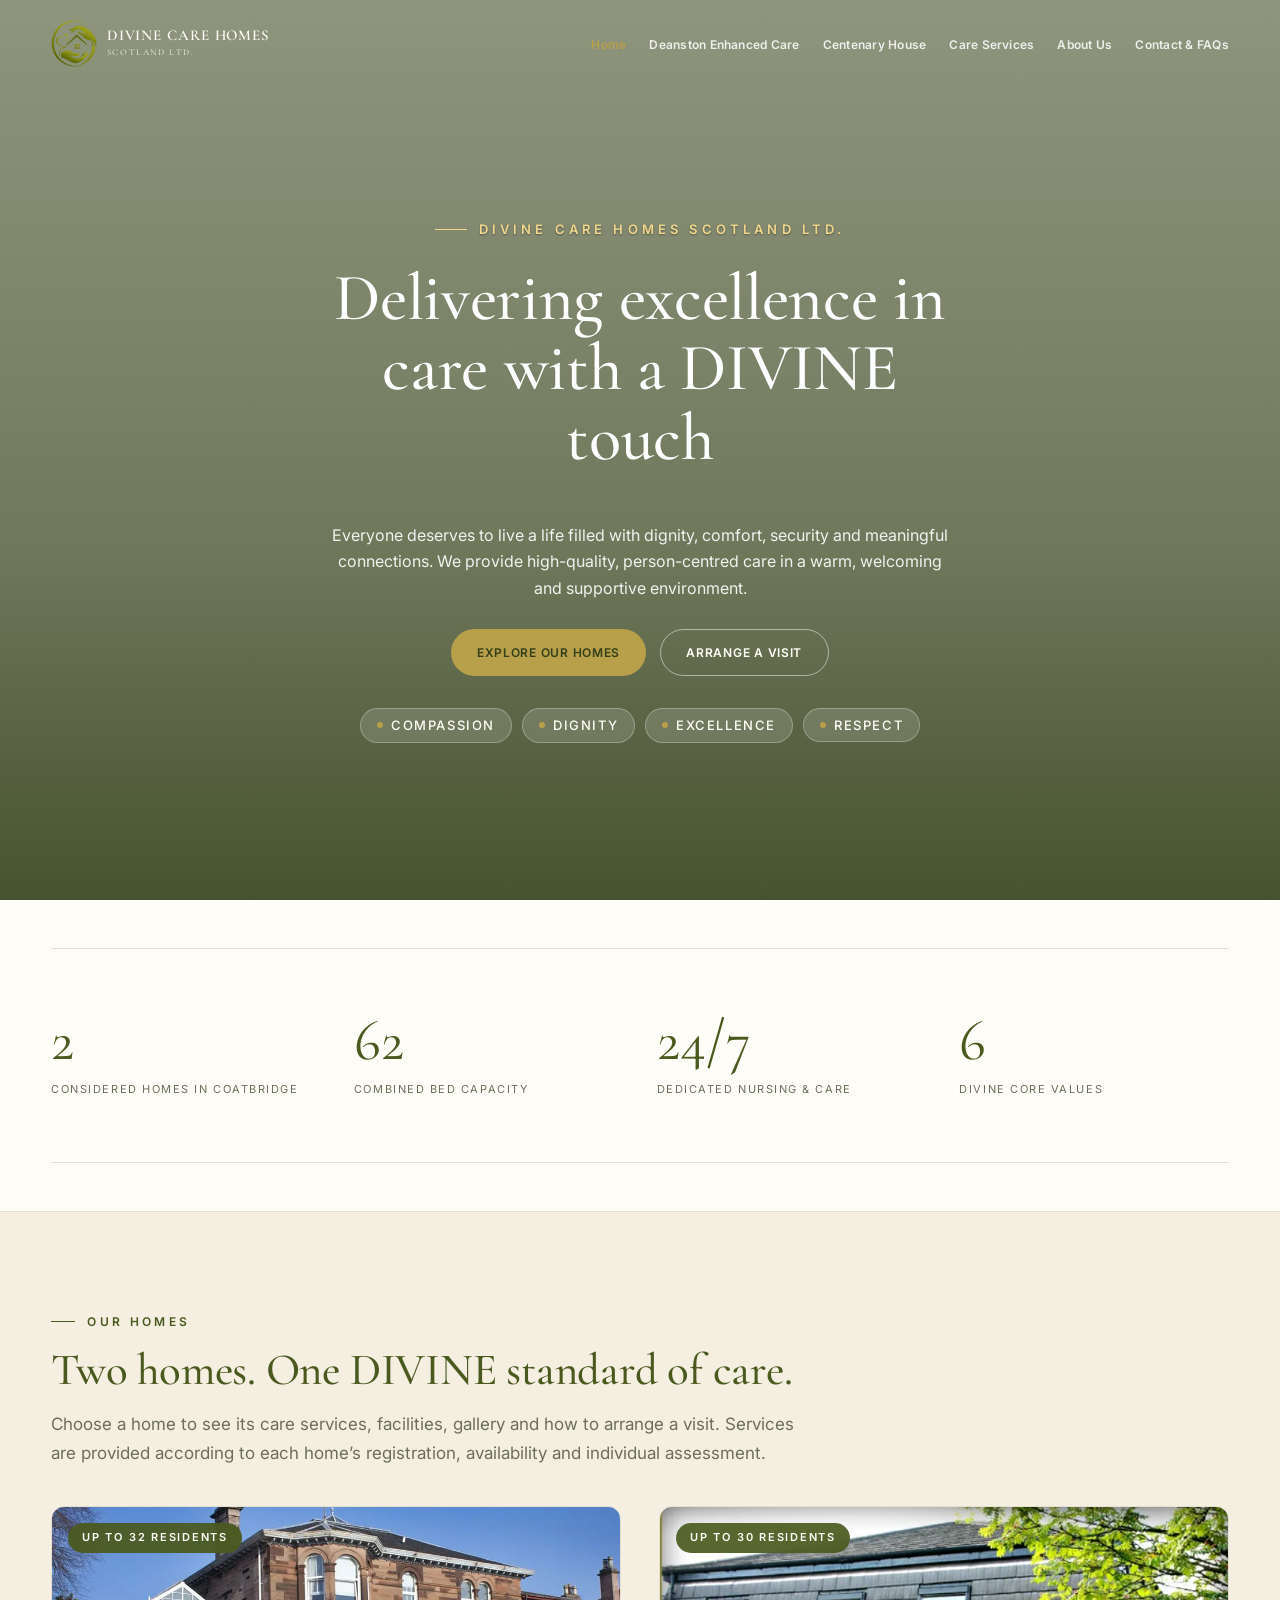
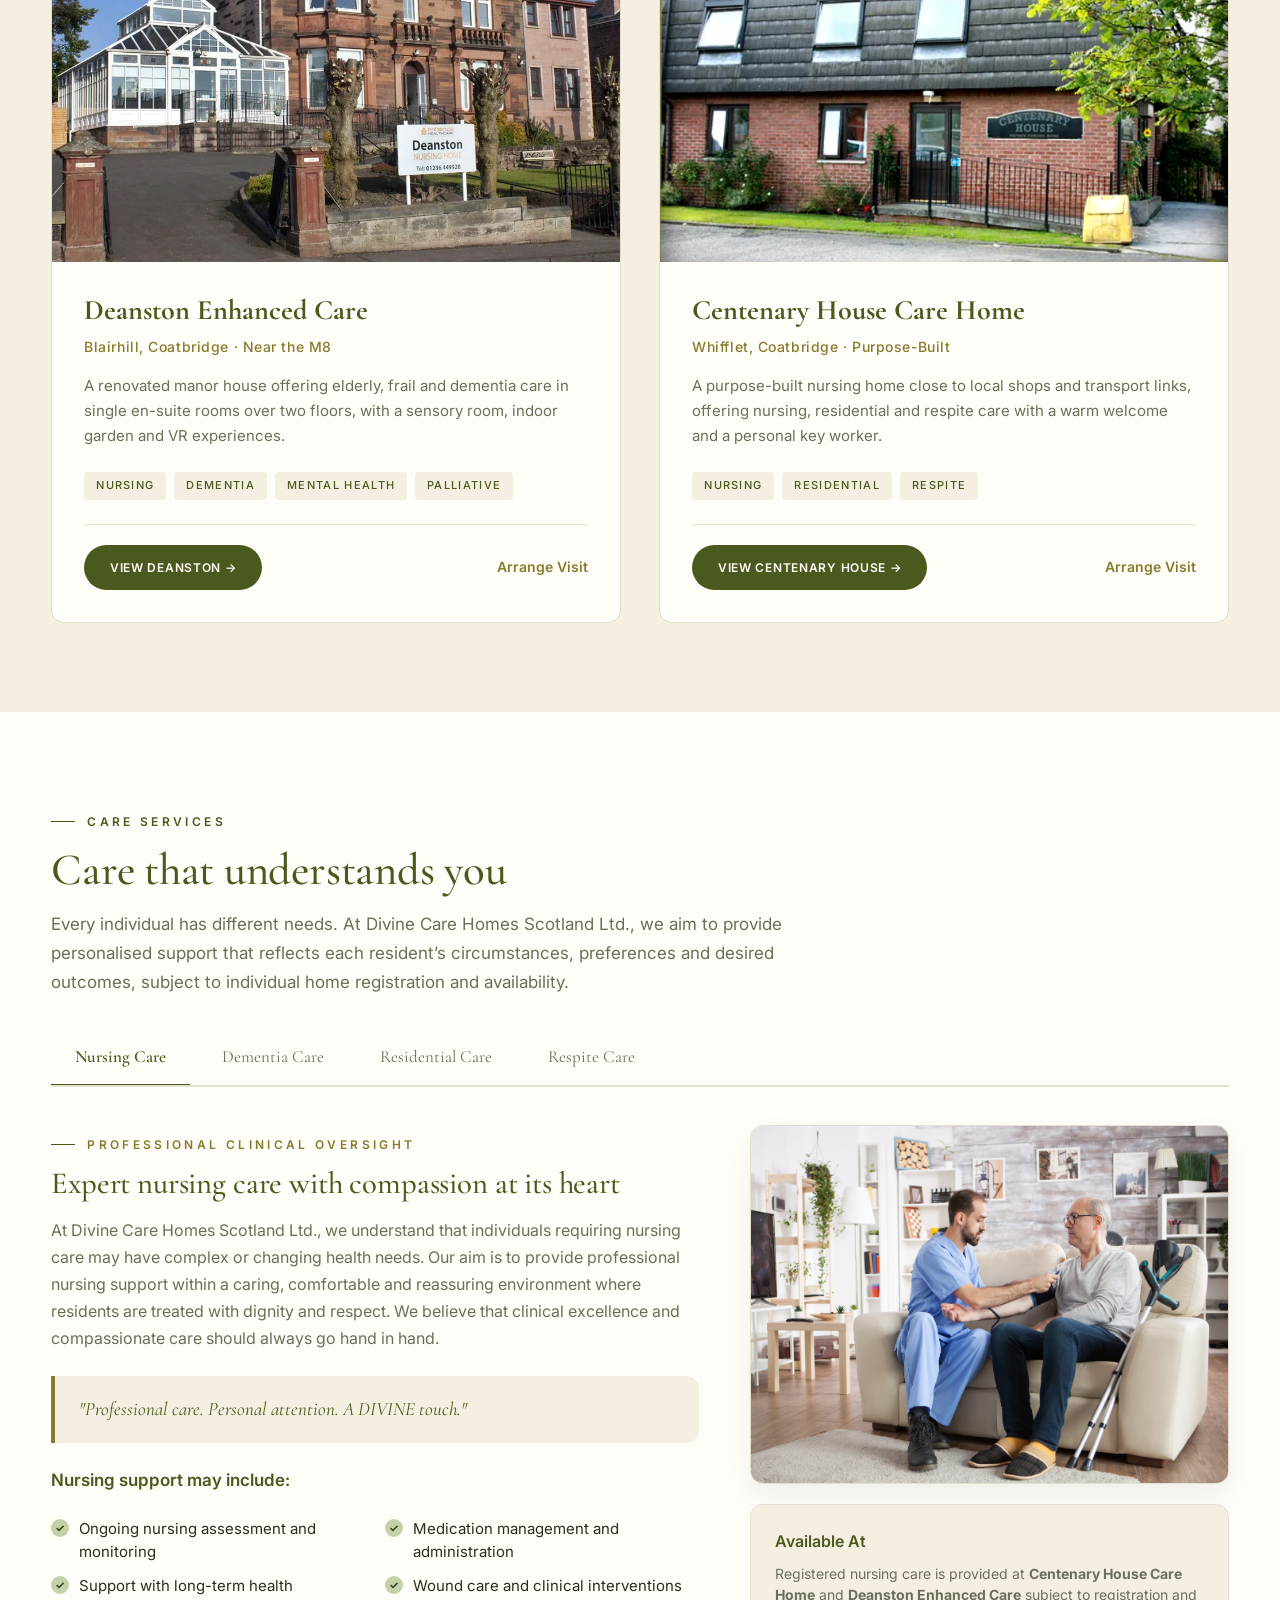
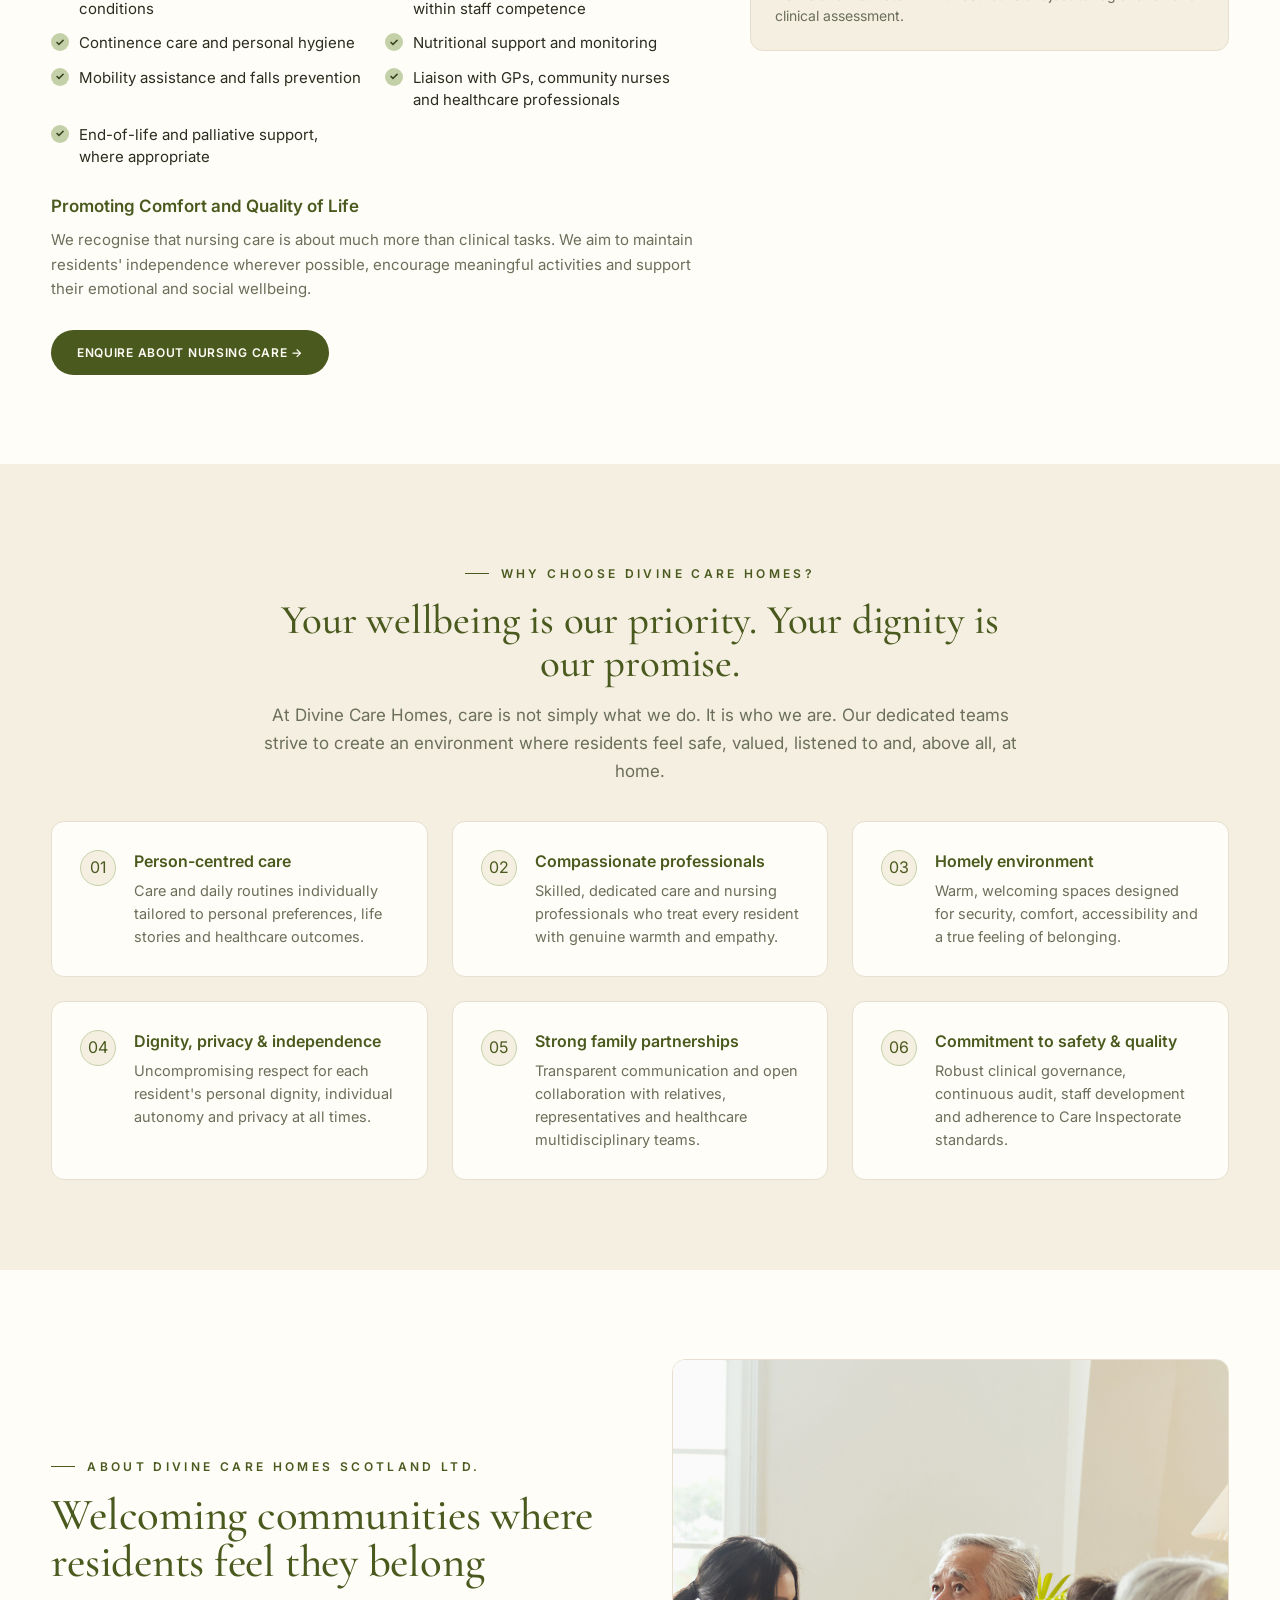
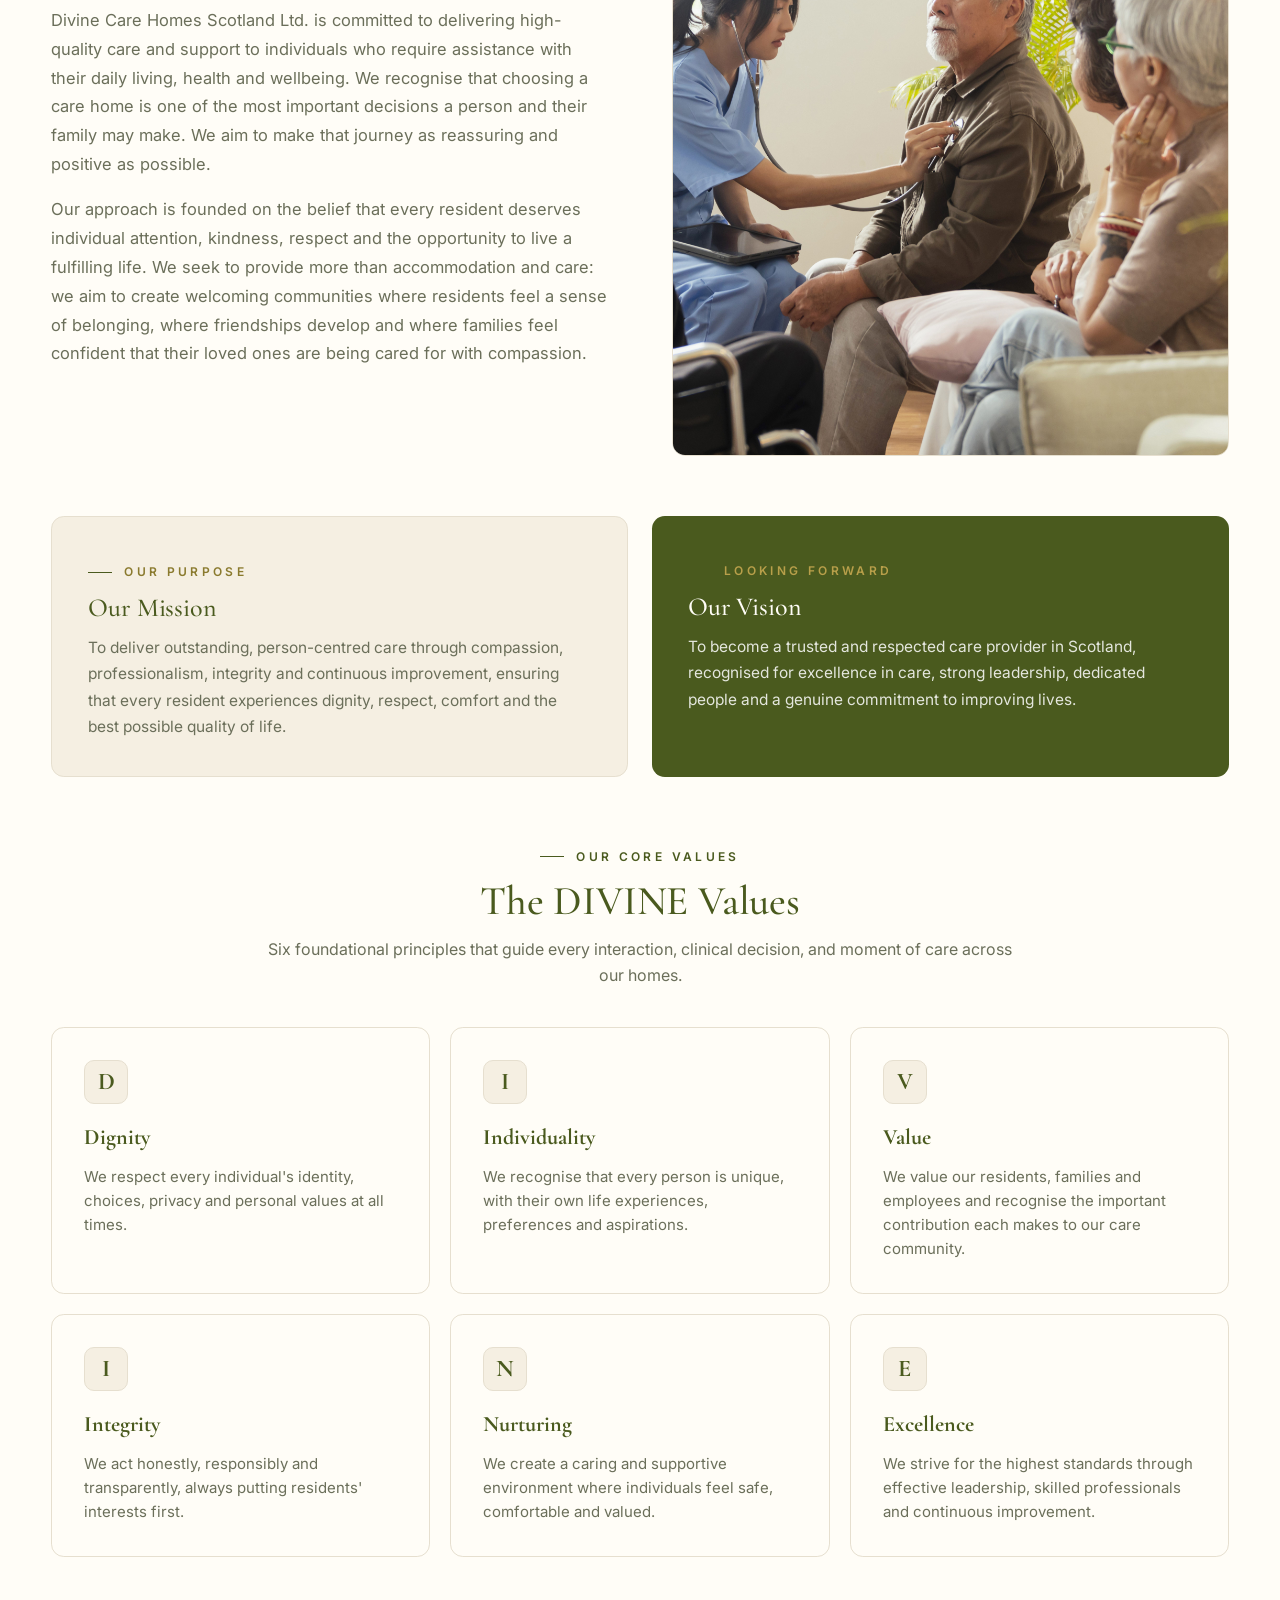
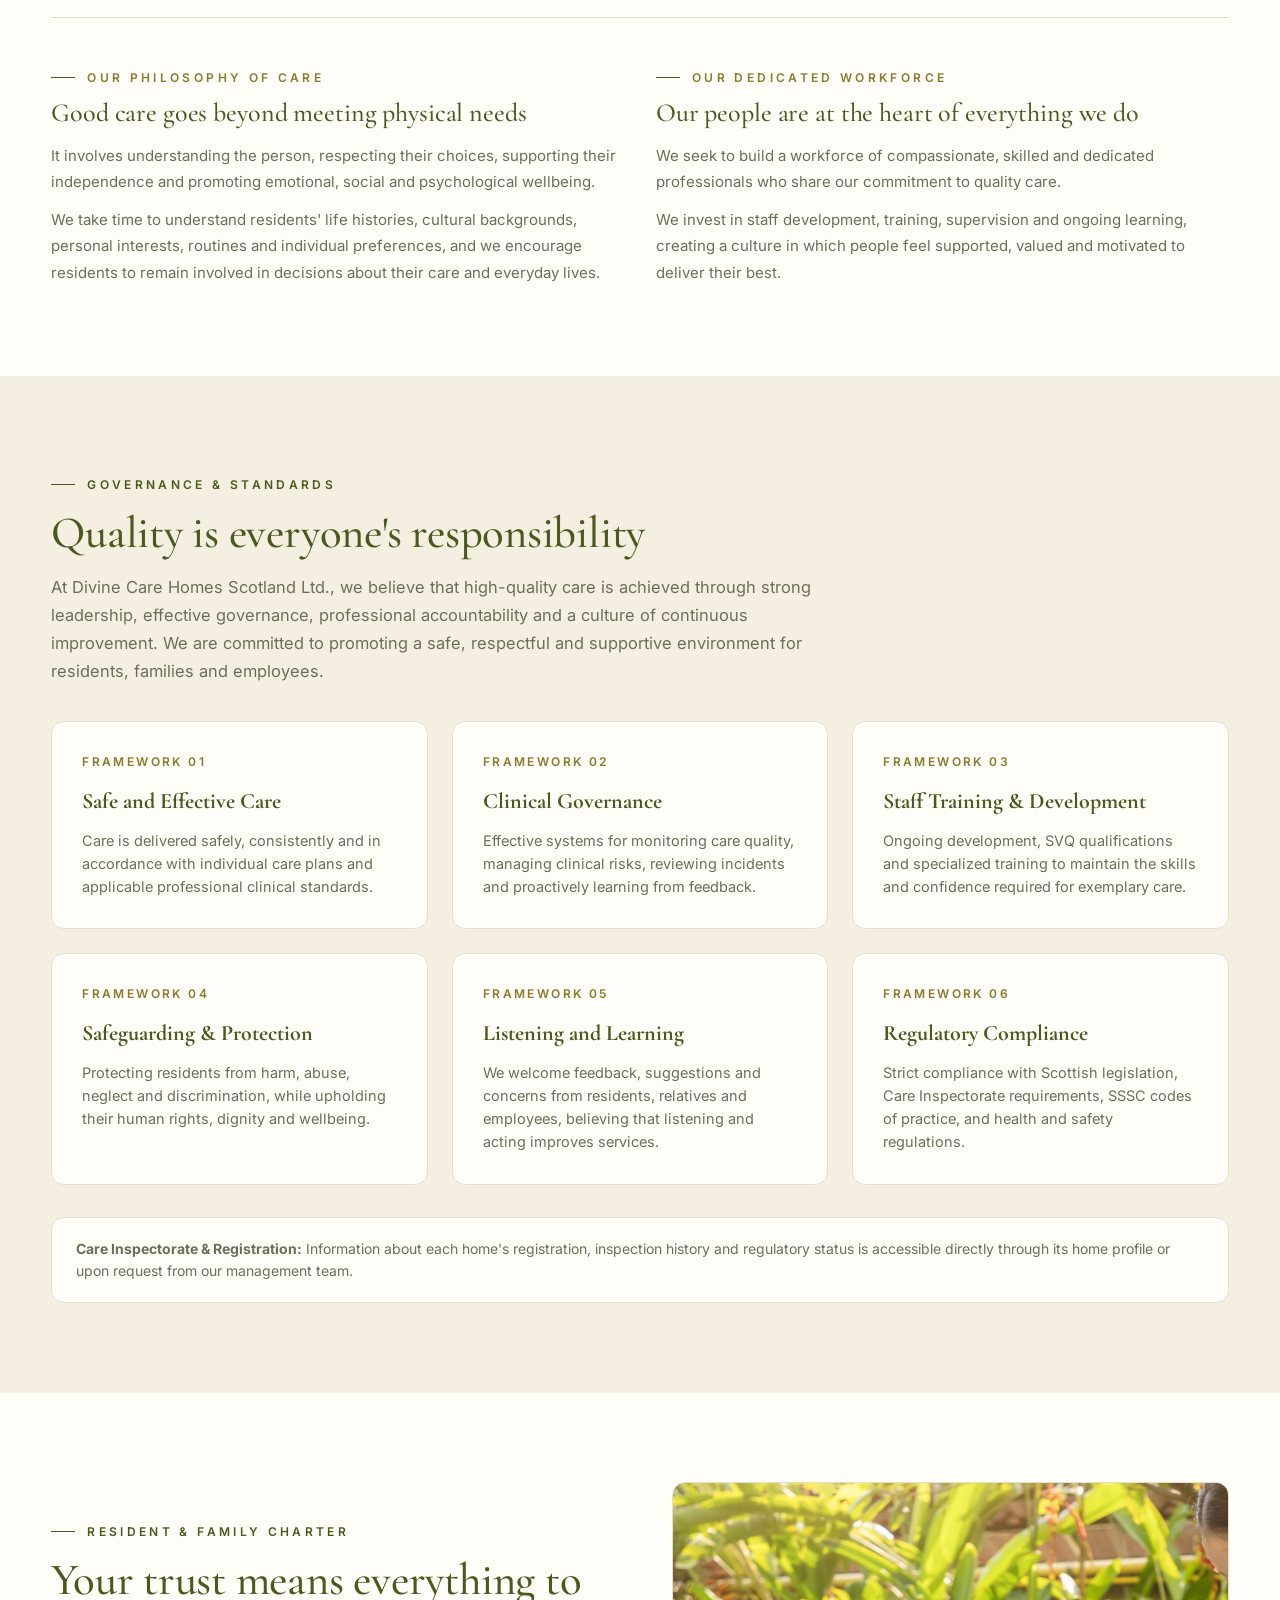
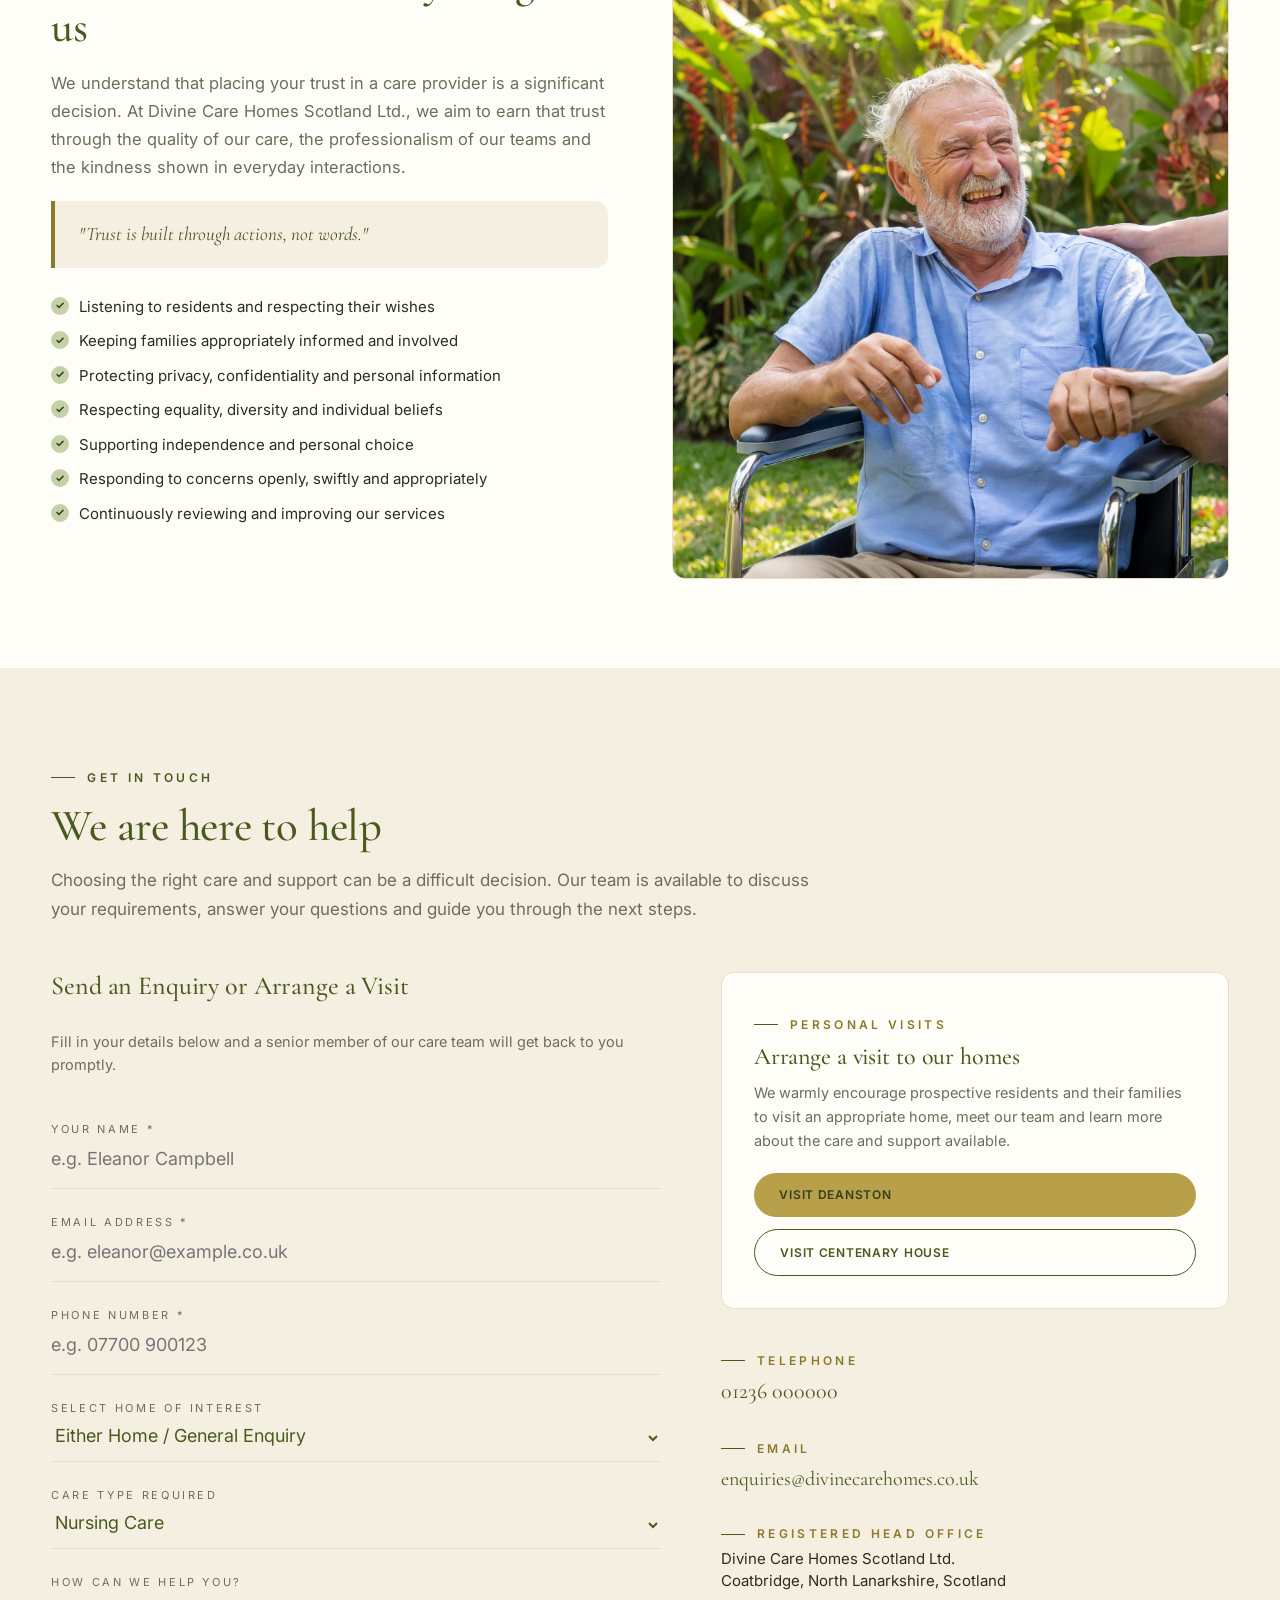
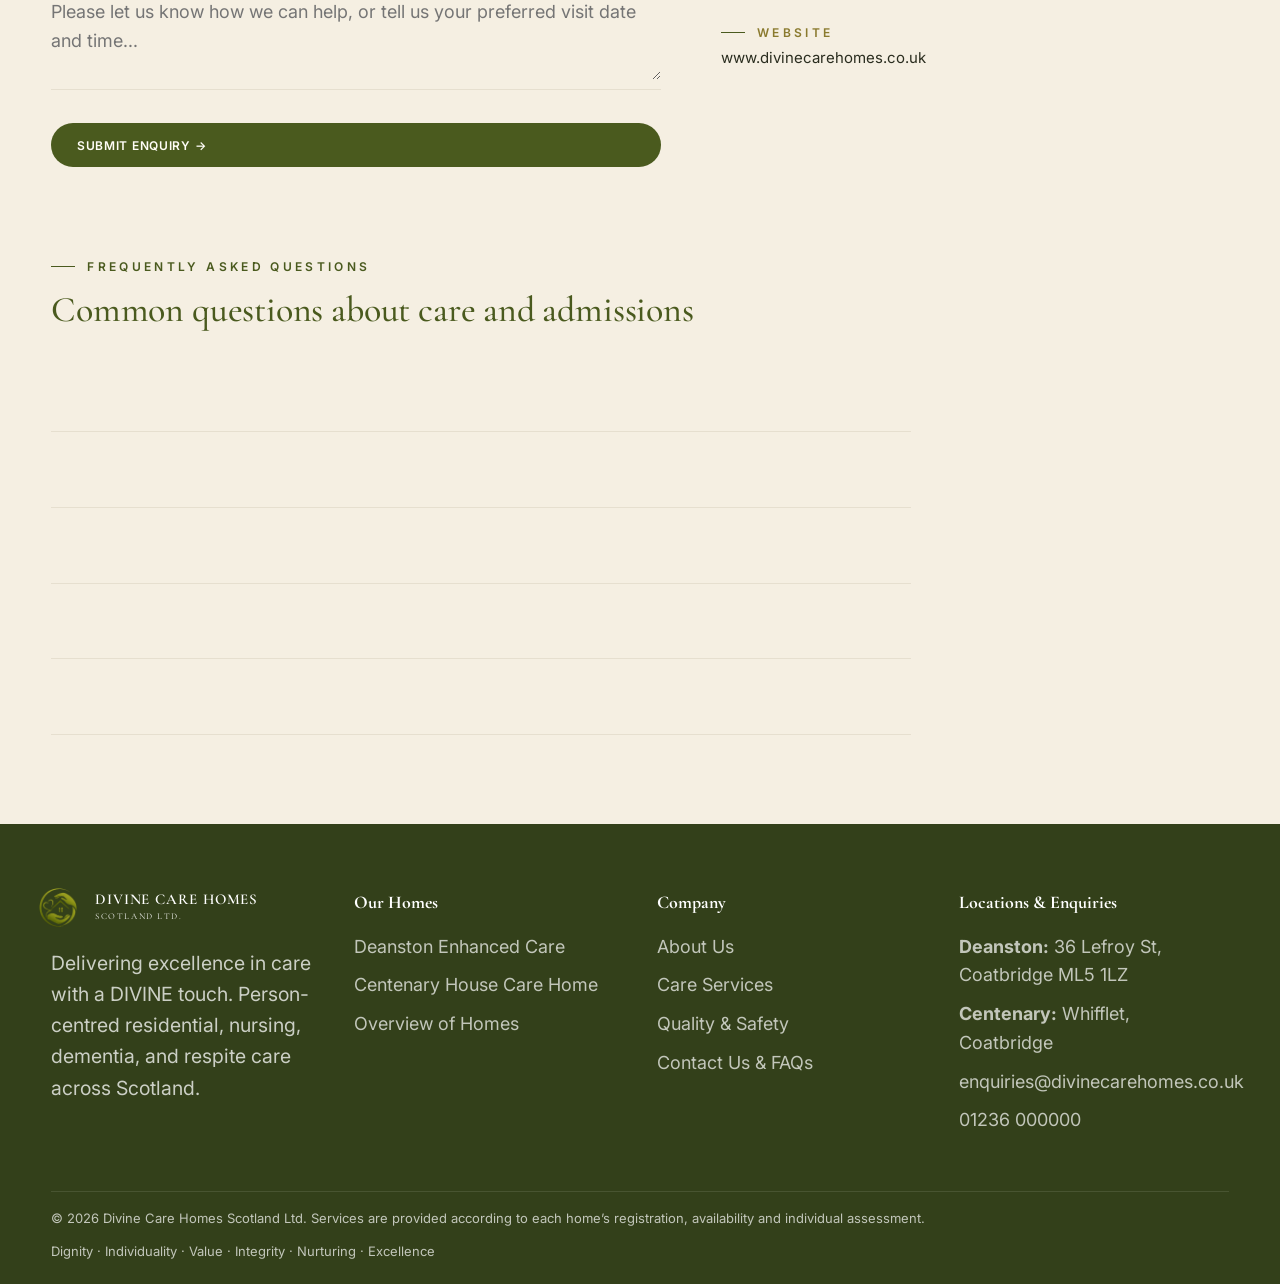
==== commit f52cb571: "added integrity testing" ====
--- a/index.html
+++ b/index.html
@@ -65,7 +65,7 @@
       <!-- DEANSTON ENHANCED CARE -->
       <article class="home-card reveal">
         <div class="home-card-media">
-          <img src="images/exterior.jpg" alt="Deanston Enhanced Care Blairhill" loading="lazy" decoding="async"/>
+          <img src="images/Deanston Care Home (1).png" alt="Deanston Enhanced Care Blairhill" loading="lazy" decoding="async"/>
           <span class="home-badge">Up to 32 Residents</span>
         </div>
         <div class="home-card-body">
@@ -88,7 +88,7 @@
       <!-- CENTENARY HOUSE CARE HOME -->
       <article class="home-card reveal delay-1">
         <div class="home-card-media">
-          <img src="images/Home care 1/nurses-team-talking.jpg" alt="Centenary House Care Home Whifflet" loading="lazy" decoding="async"/>
+          <img src="images/cenetary house.png" alt="Centenary House Care Home Whifflet" loading="lazy" decoding="async"/>
           <span class="home-badge">Up to 30 Residents</span>
         </div>
         <div class="home-card-body">
@@ -518,79 +518,8 @@
   </div>
 </section>
 
-<!-- CAREERS SECTION -->
-<section class="section cream" id="careers">
-  <div class="container">
-    <div class="two-col" style="align-items:flex-start;margin-bottom:48px">
-      <div>
-        <span class="eyebrow reveal">Careers: Join our team</span>
-        <h2 class="display reveal delay-1" style="color:var(--navy);font-size:clamp(32px,3.5vw,50px);margin:16px 0 20px">Make a difference. Build a career. Be part of something special.</h2>
-        <p class="muted reveal delay-2" style="font-size:16.5px;line-height:1.75">Exceptional care begins with exceptional people. Working in care is more than a job: it is an opportunity to support individuals, build meaningful relationships and make every day matter. If you share our passion for compassionate care and professional excellence, we would love to hear from you.</p>
-        <div style="margin-top:24px">
-          <a href="contact.html?subject=career" class="btn dark">Register your interest</a>
-        </div>
-      </div>
-      <div>
-        <div style="background:var(--white);border:1px solid var(--line);border-radius:var(--radius);padding:32px">
-          <h3 class="display" style="color:var(--navy);font-size:24px;margin-bottom:16px">Why work with Divine Care Homes?</h3>
-          <ul class="care-check-list" style="grid-template-columns:1fr;margin:0">
-            <li>A supportive and welcoming working environment</li>
-            <li>Opportunities for ongoing training and professional development</li>
-            <li>Clear pathways to progress and develop your career</li>
-            <li>A culture that values teamwork, recognition and mutual respect</li>
-            <li>The opportunity to make a genuine, daily difference to lives</li>
-            <li>A steadfast commitment to staff wellbeing and professional growth</li>
-          </ul>
-        </div>
-      </div>
-    </div>
-
-    <!-- CAREER OPPORTUNITIES ROLES -->
-    <div style="margin-top:40px">
-      <h3 class="display reveal" style="color:var(--navy);font-size:28px;margin-bottom:24px">Career opportunities (depending on current vacancies)</h3>
-      <div style="display:grid;grid-template-columns:repeat(auto-fit,minmax(280px,1fr));gap:20px">
-        <div class="qa-card reveal">
-          <span style="font-size:11px;letter-spacing:0.18em;color:var(--gold);text-transform:uppercase;font-weight:600">Clinical Leadership</span>
-          <h4 style="font-family:var(--font-display);font-size:22px;color:var(--navy);margin:8px 0">Registered Nurses</h4>
-          <p style="font-size:14.5px;color:var(--muted);line-height:1.6">Provide professional nursing care, clinical leadership and support to residents and dedicated care teams.</p>
-        </div>
-        <div class="qa-card reveal delay-1">
-          <span style="font-size:11px;letter-spacing:0.18em;color:var(--gold);text-transform:uppercase;font-weight:600">Care Coordination</span>
-          <h4 style="font-family:var(--font-display);font-size:22px;color:var(--navy);margin:8px 0">Senior Care Assistants</h4>
-          <p style="font-size:14.5px;color:var(--muted);line-height:1.6">Support the delivery of high-quality care, assist with team coordination and promote best clinical practice.</p>
-        </div>
-        <div class="qa-card reveal delay-2">
-          <span style="font-size:11px;letter-spacing:0.18em;color:var(--gold);text-transform:uppercase;font-weight:600">Frontline Care</span>
-          <h4 style="font-family:var(--font-display);font-size:22px;color:var(--navy);margin:8px 0">Care Assistants</h4>
-          <p style="font-size:14.5px;color:var(--muted);line-height:1.6">Support residents with personal care, daily living assistance, companionship and enriching activities.</p>
-        </div>
-        <div class="qa-card reveal">
-          <span style="font-size:11px;letter-spacing:0.18em;color:var(--gold);text-transform:uppercase;font-weight:600">Homely Standards</span>
-          <h4 style="font-family:var(--font-display);font-size:22px;color:var(--navy);margin:8px 0">Housekeeping & Domestic</h4>
-          <p style="font-size:14.5px;color:var(--muted);line-height:1.6">Help maintain a spotless, clean, comfortable and thoroughly welcoming environment across all rooms.</p>
-        </div>
-        <div class="qa-card reveal delay-1">
-          <span style="font-size:11px;letter-spacing:0.18em;color:var(--gold);text-transform:uppercase;font-weight:600">Culinary Excellence</span>
-          <h4 style="font-family:var(--font-display);font-size:22px;color:var(--navy);margin:8px 0">Kitchen & Catering Staff</h4>
-          <p style="font-size:14.5px;color:var(--muted);line-height:1.6">Contribute to preparing wholesome, nutritious meals and creating a joyful dining experience for residents.</p>
-        </div>
-        <div class="qa-card reveal delay-2">
-          <span style="font-size:11px;letter-spacing:0.18em;color:var(--gold);text-transform:uppercase;font-weight:600">Operations</span>
-          <h4 style="font-family:var(--font-display);font-size:22px;color:var(--navy);margin:8px 0">Management & Admin</h4>
-          <p style="font-size:14.5px;color:var(--muted);line-height:1.6">Support effective leadership, compliance, operational management and the smooth running of our services.</p>
-        </div>
-      </div>
-    </div>
-
-    <!-- SAFEGUARDING NOTE -->
-    <div style="margin-top:32px;padding:24px;background:var(--white);border-radius:var(--radius);border:1px solid var(--line);font-size:14px;color:var(--muted);line-height:1.6">
-      <strong style="color:var(--navy)">Safeguarding & Equal Opportunities:</strong> We promote equality, diversity and inclusion. All appointments are subject to appropriate recruitment checks, references, eligibility requirements and PVG (Protecting Vulnerable Groups) or other safeguarding checks where applicable. Your skills can change lives. Your compassion can make a difference.
-    </div>
-  </div>
-</section>
-
 <!-- CONTACT US & FAQS -->
-<section class="section" id="contact">
+<section class="section cream" id="contact">
   <div class="container">
     <div style="max-width:760px;margin-bottom:48px">
       <span class="eyebrow reveal">Get in Touch</span>
@@ -632,7 +561,6 @@
               <option value="dementia">Dementia Care</option>
               <option value="residential">Residential Care</option>
               <option value="respite">Respite / Short Stay</option>
-              <option value="career">Career / Employment Opportunity</option>
             </select>
           </div>
           <div class="field">
@@ -645,7 +573,7 @@
 
       <!-- ARRANGE A VISIT & INFO ASIDE -->
       <aside class="reveal delay-1">
-        <div style="background:var(--cream);padding:32px;border-radius:var(--radius);border:1px solid var(--line);margin-bottom:32px">
+        <div style="background:var(--white);padding:32px;border-radius:var(--radius);border:1px solid var(--line);margin-bottom:32px">
           <span class="eyebrow" style="color:var(--gold)">Personal Visits</span>
           <h3 class="display" style="color:var(--navy);font-size:24px;margin:10px 0 12px">Arrange a visit to our homes</h3>
           <p class="muted" style="font-size:14.5px;line-height:1.65;margin-bottom:20px">We warmly encourage prospective residents and their families to visit an appropriate home, meet our team and learn more about the care and support available.</p>
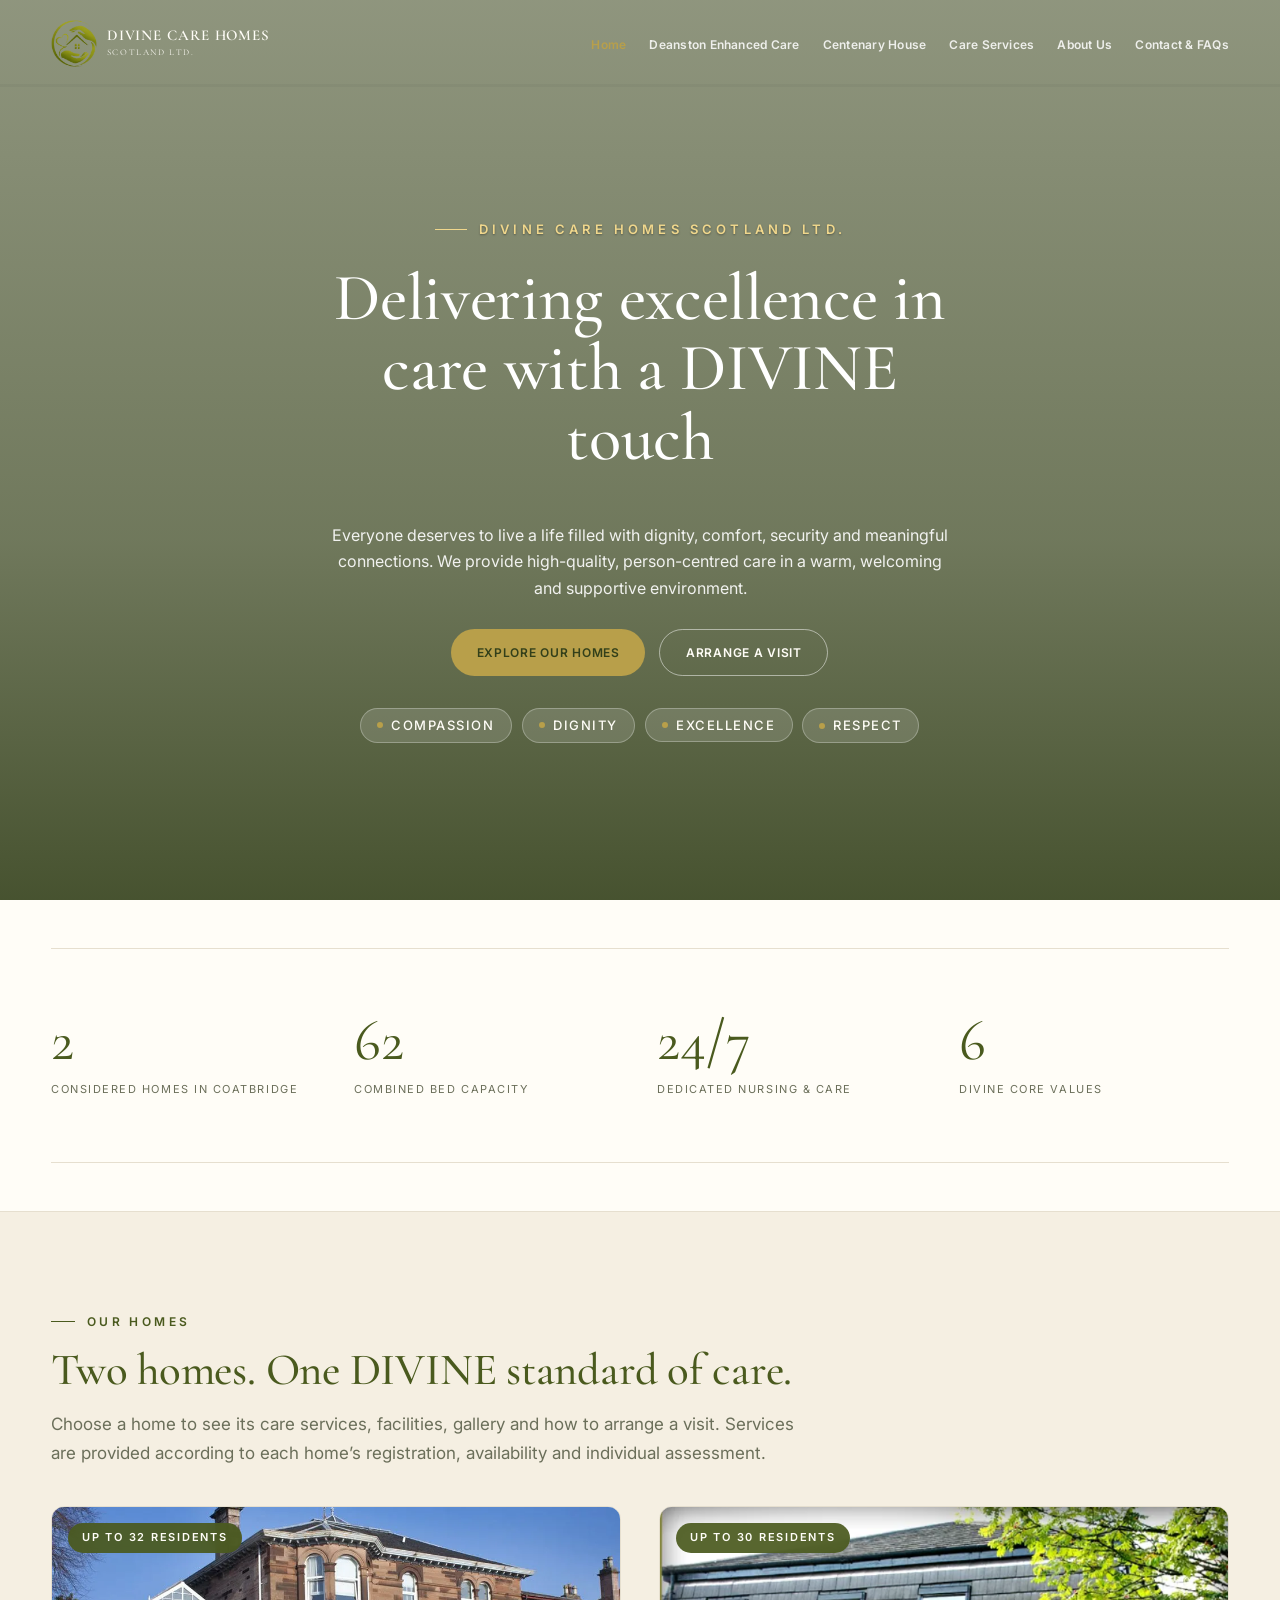
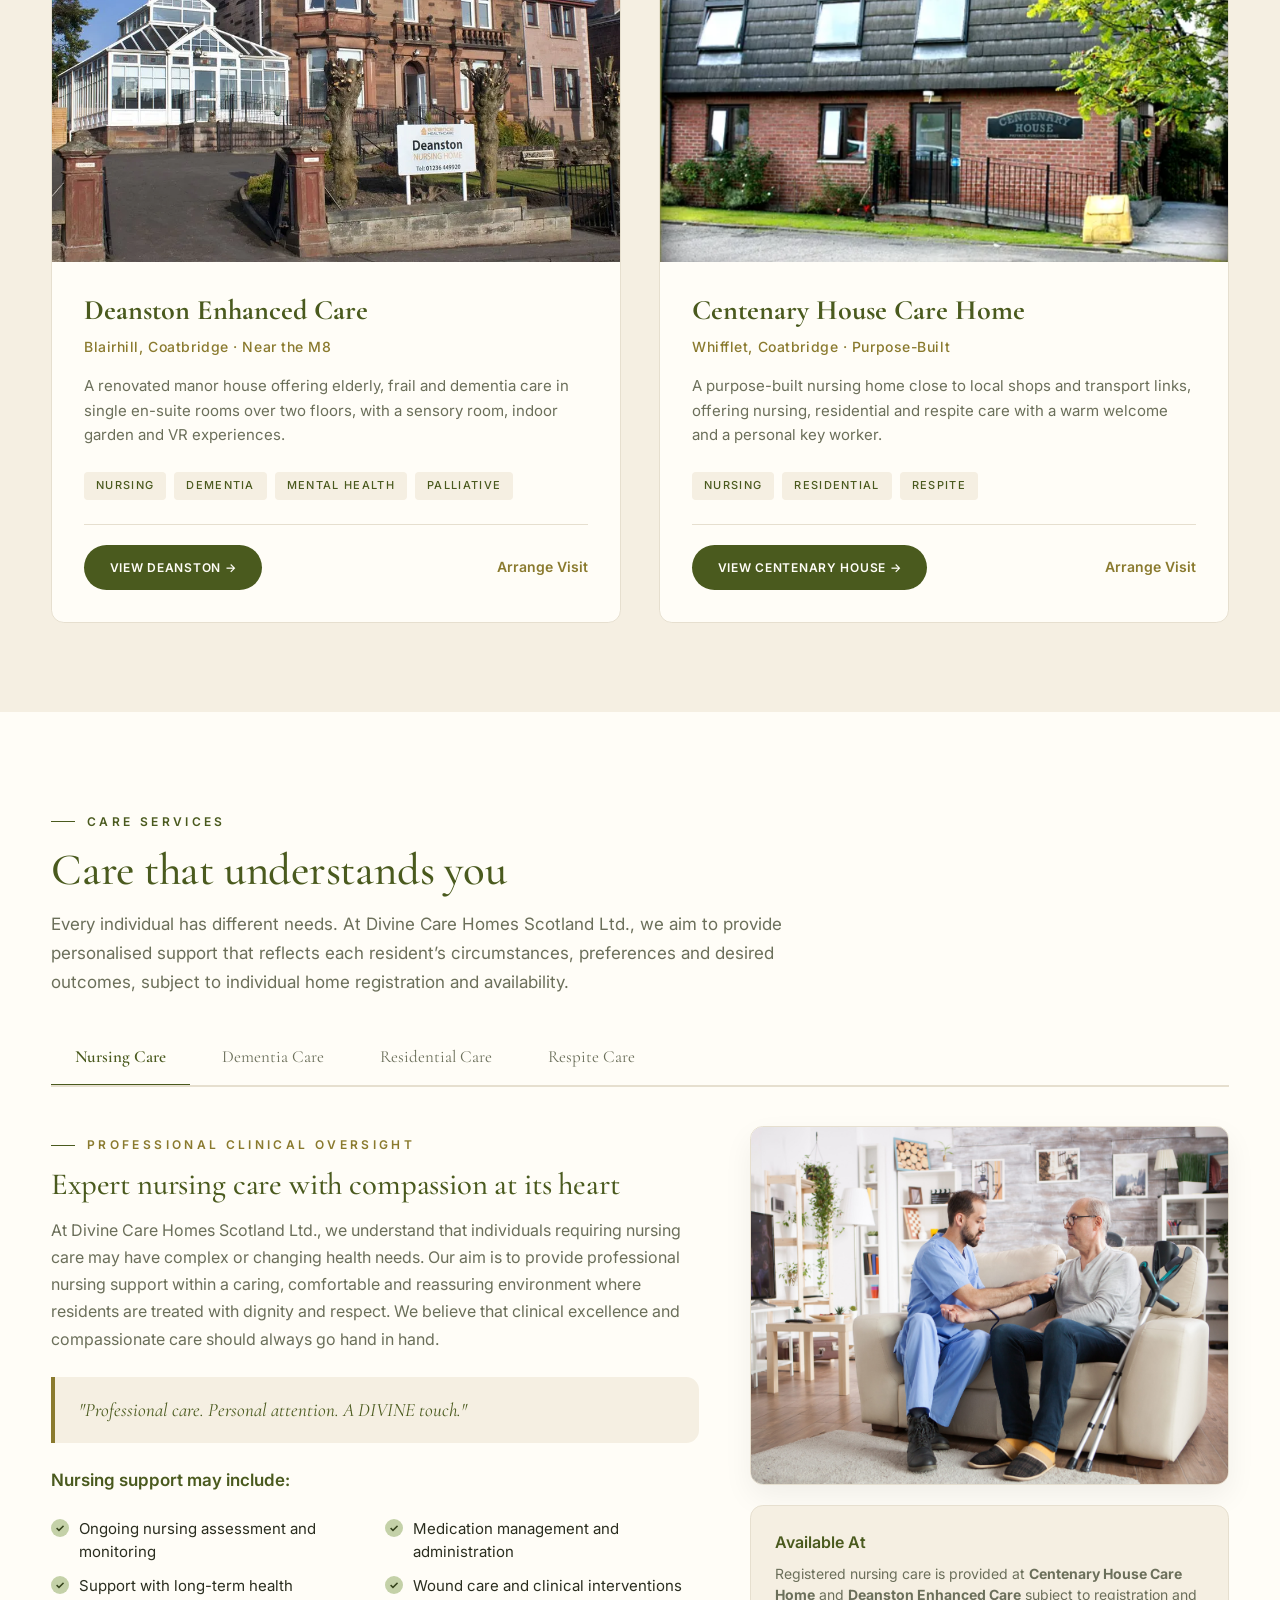
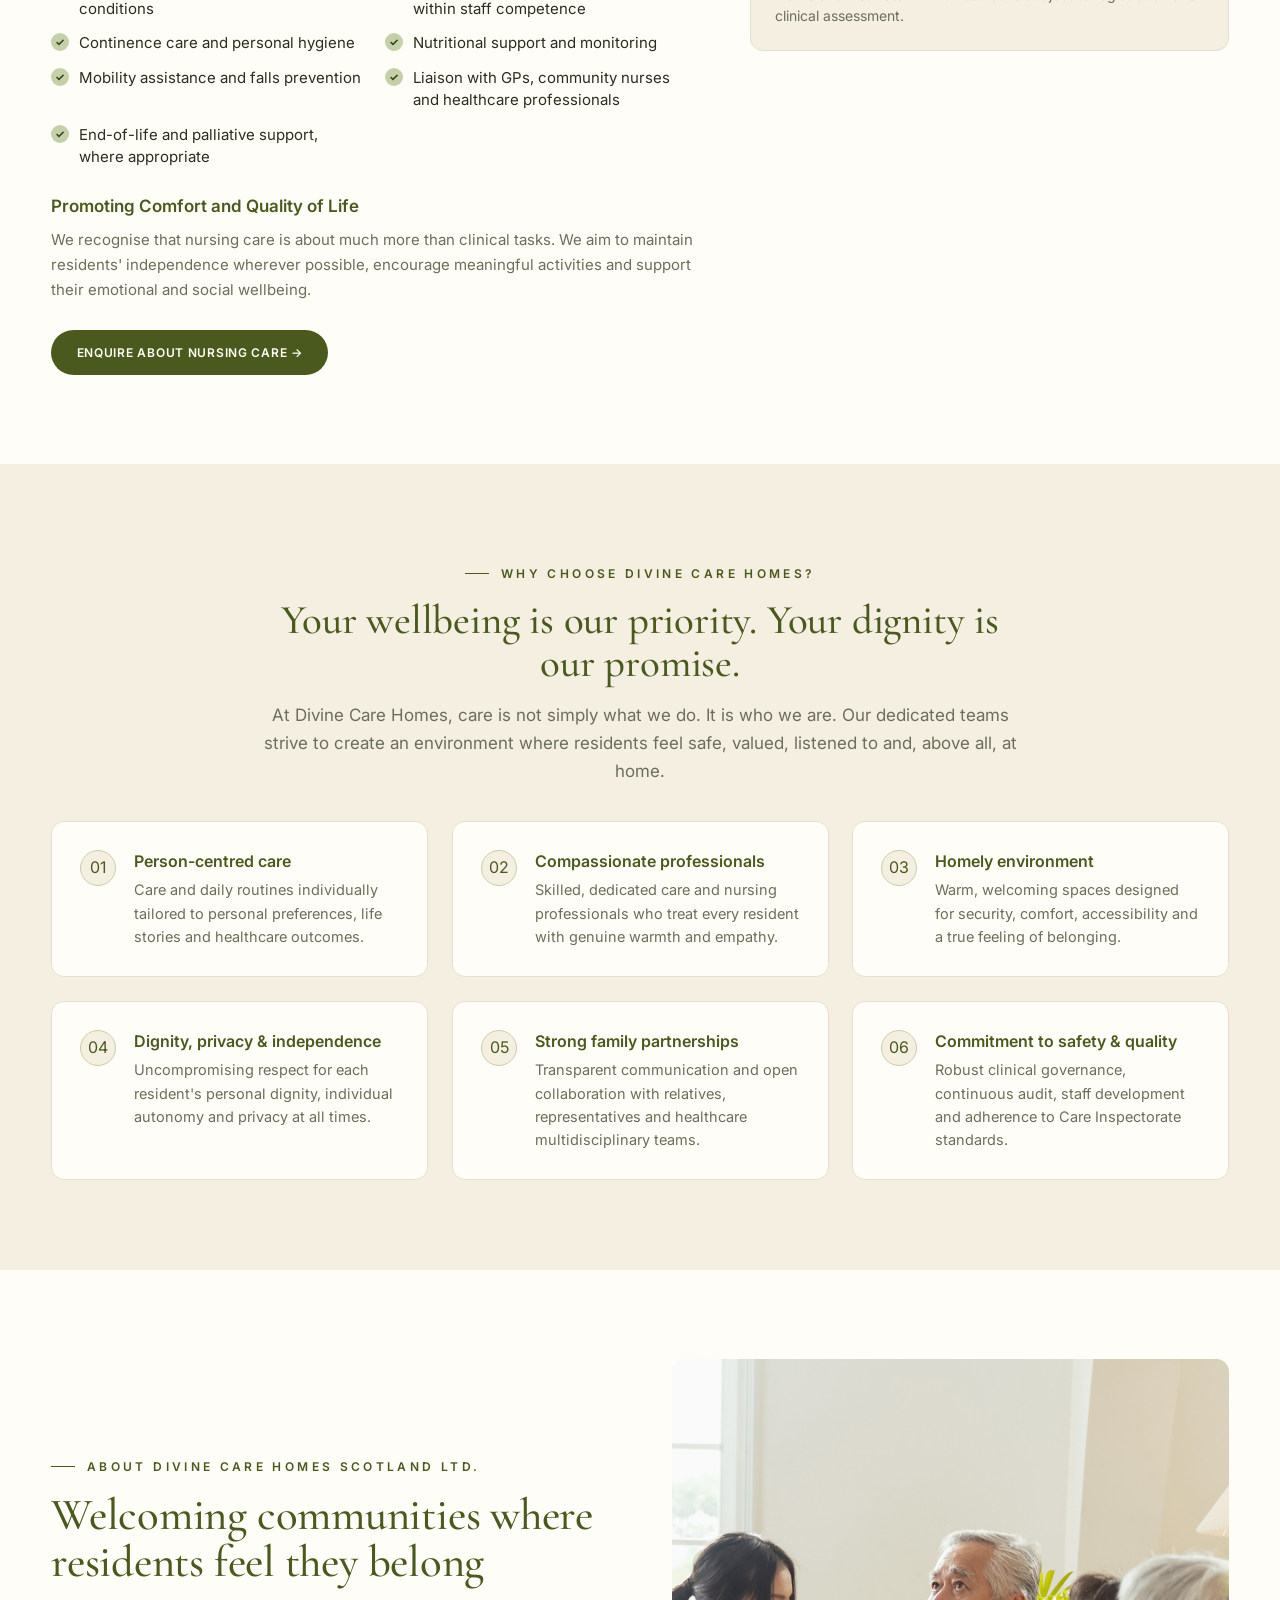
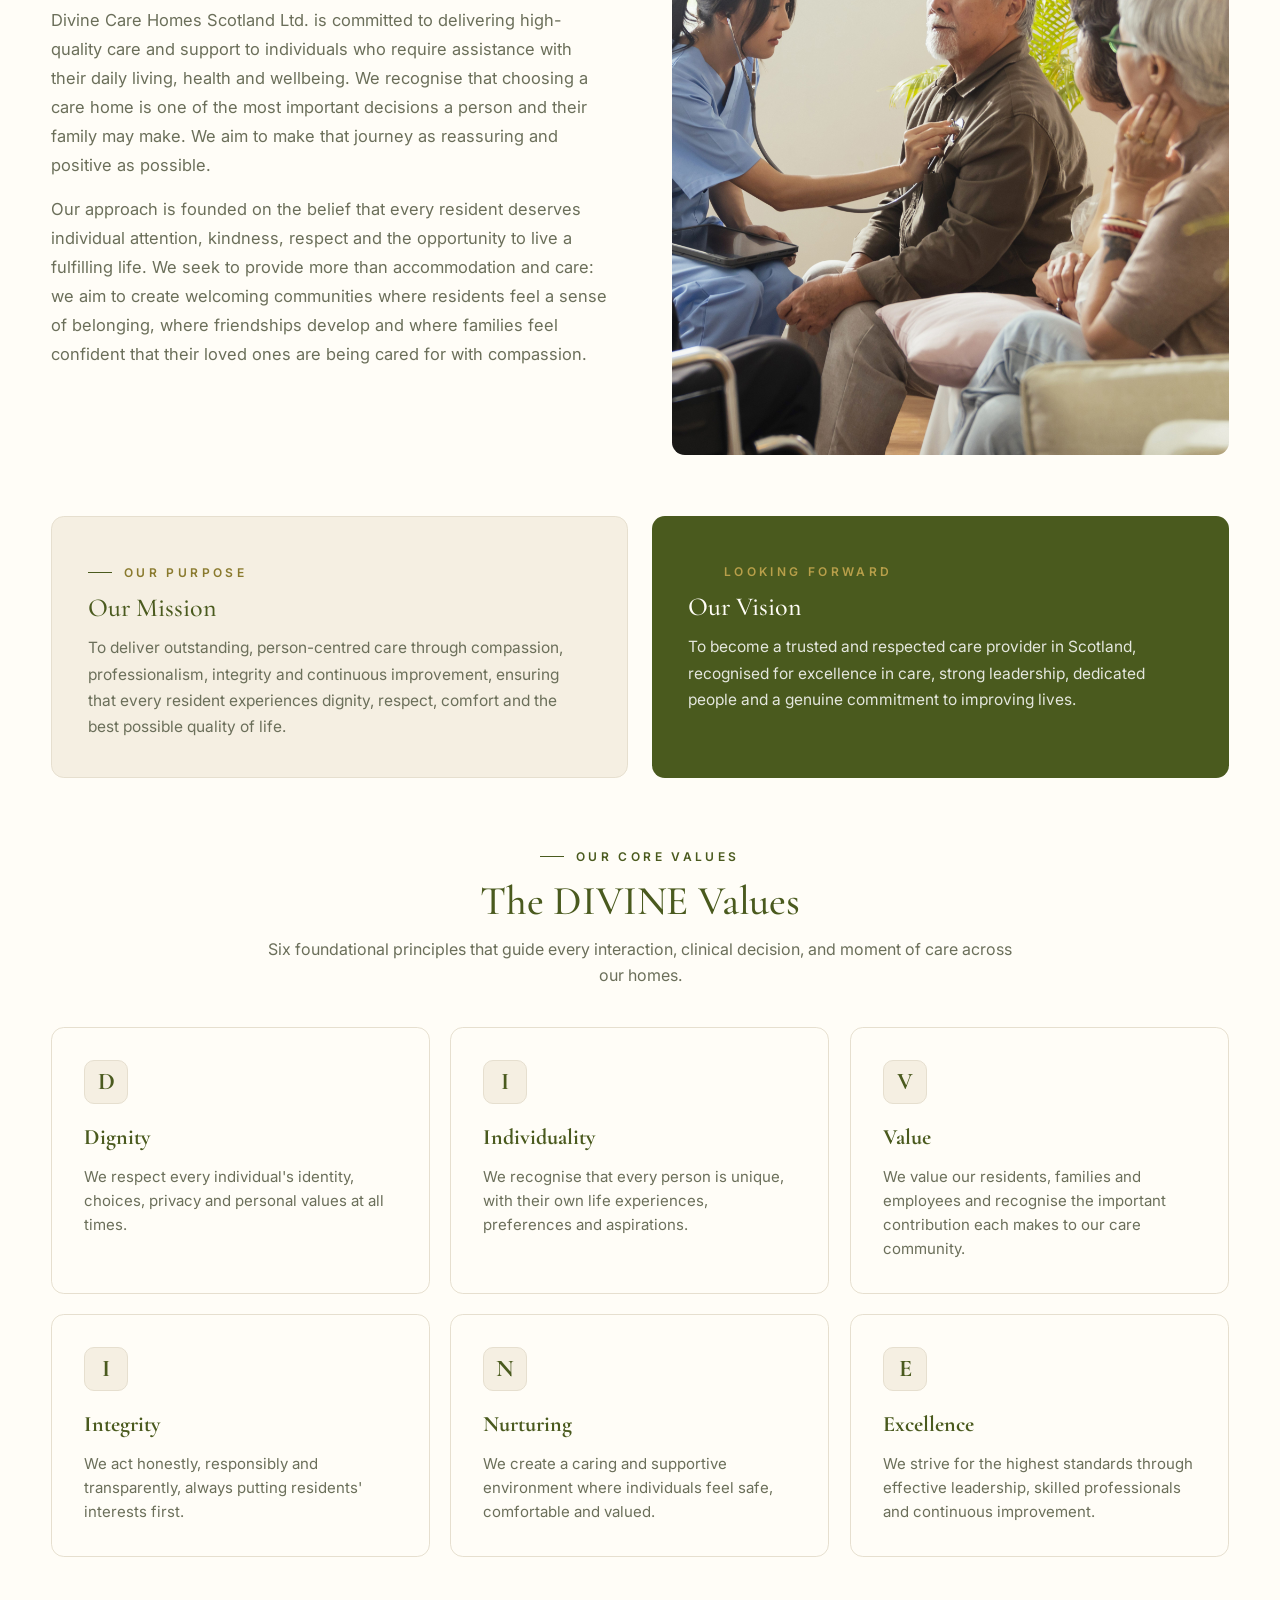
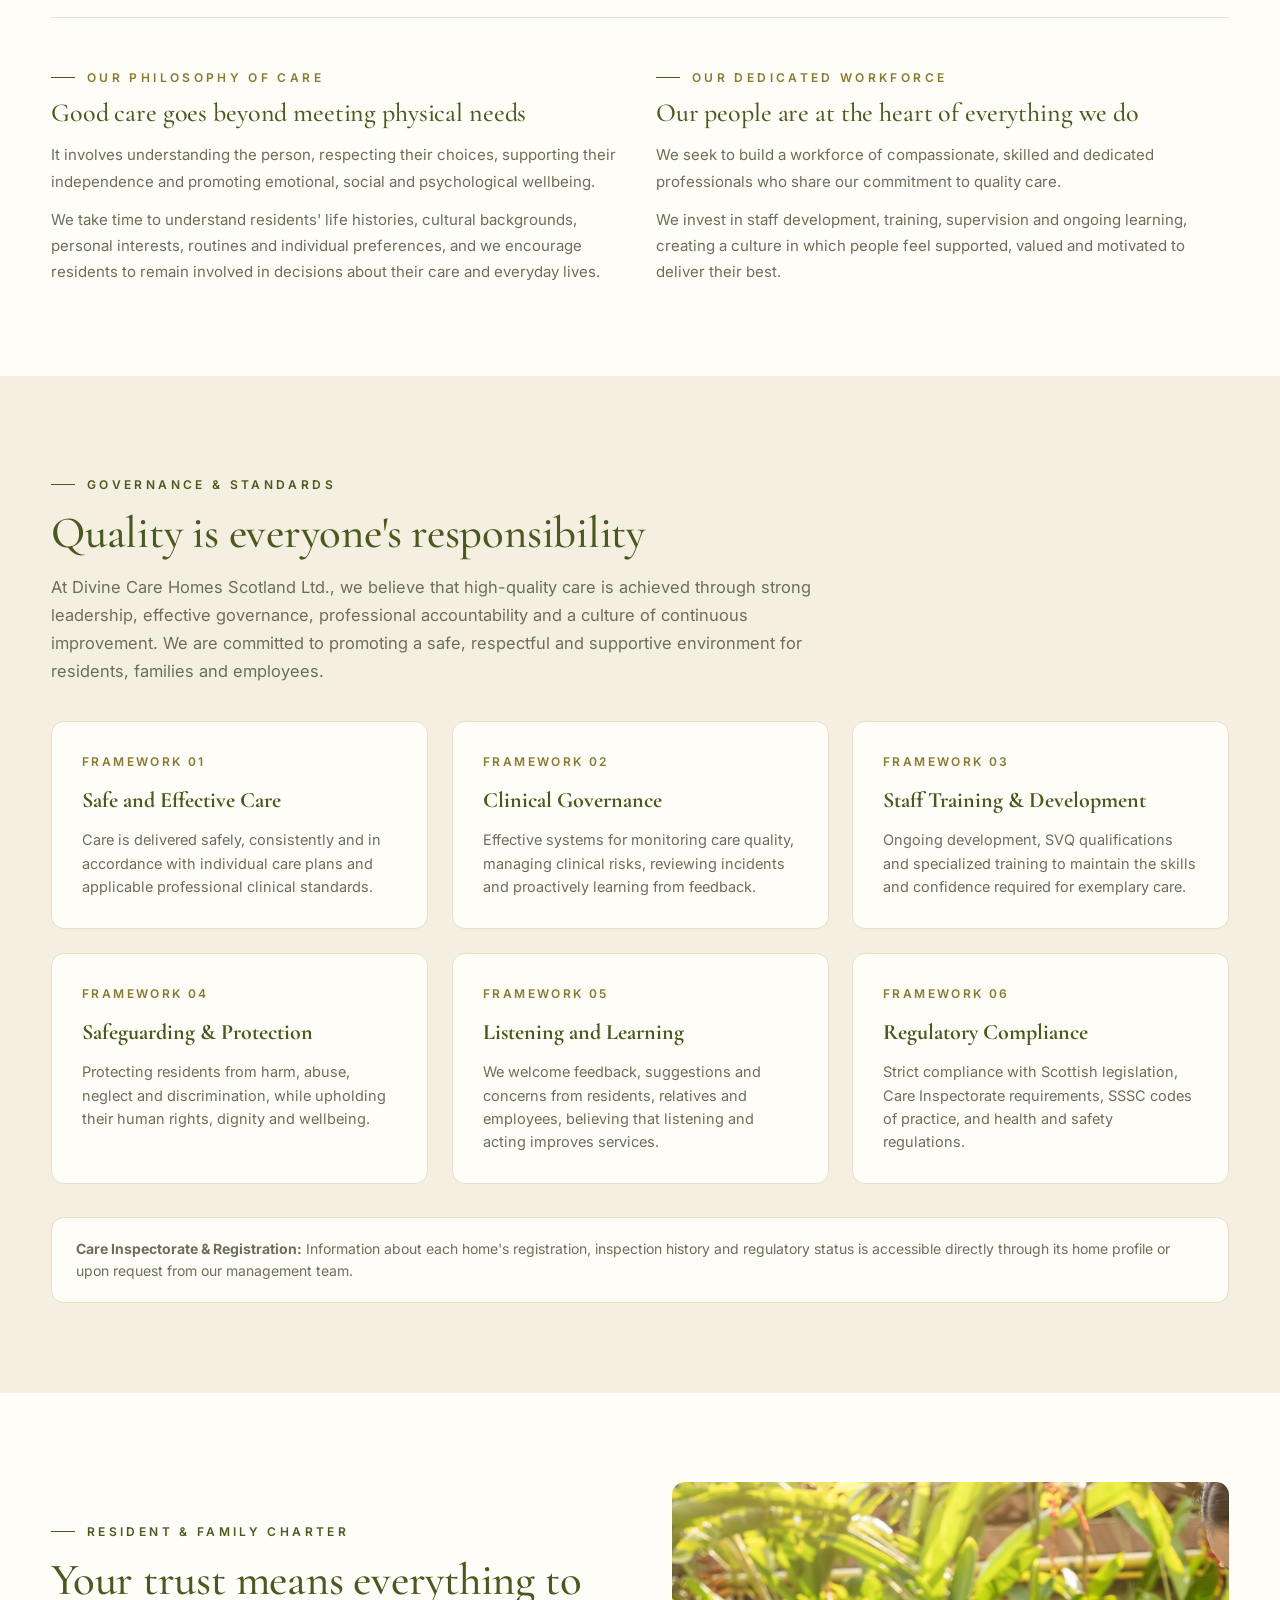
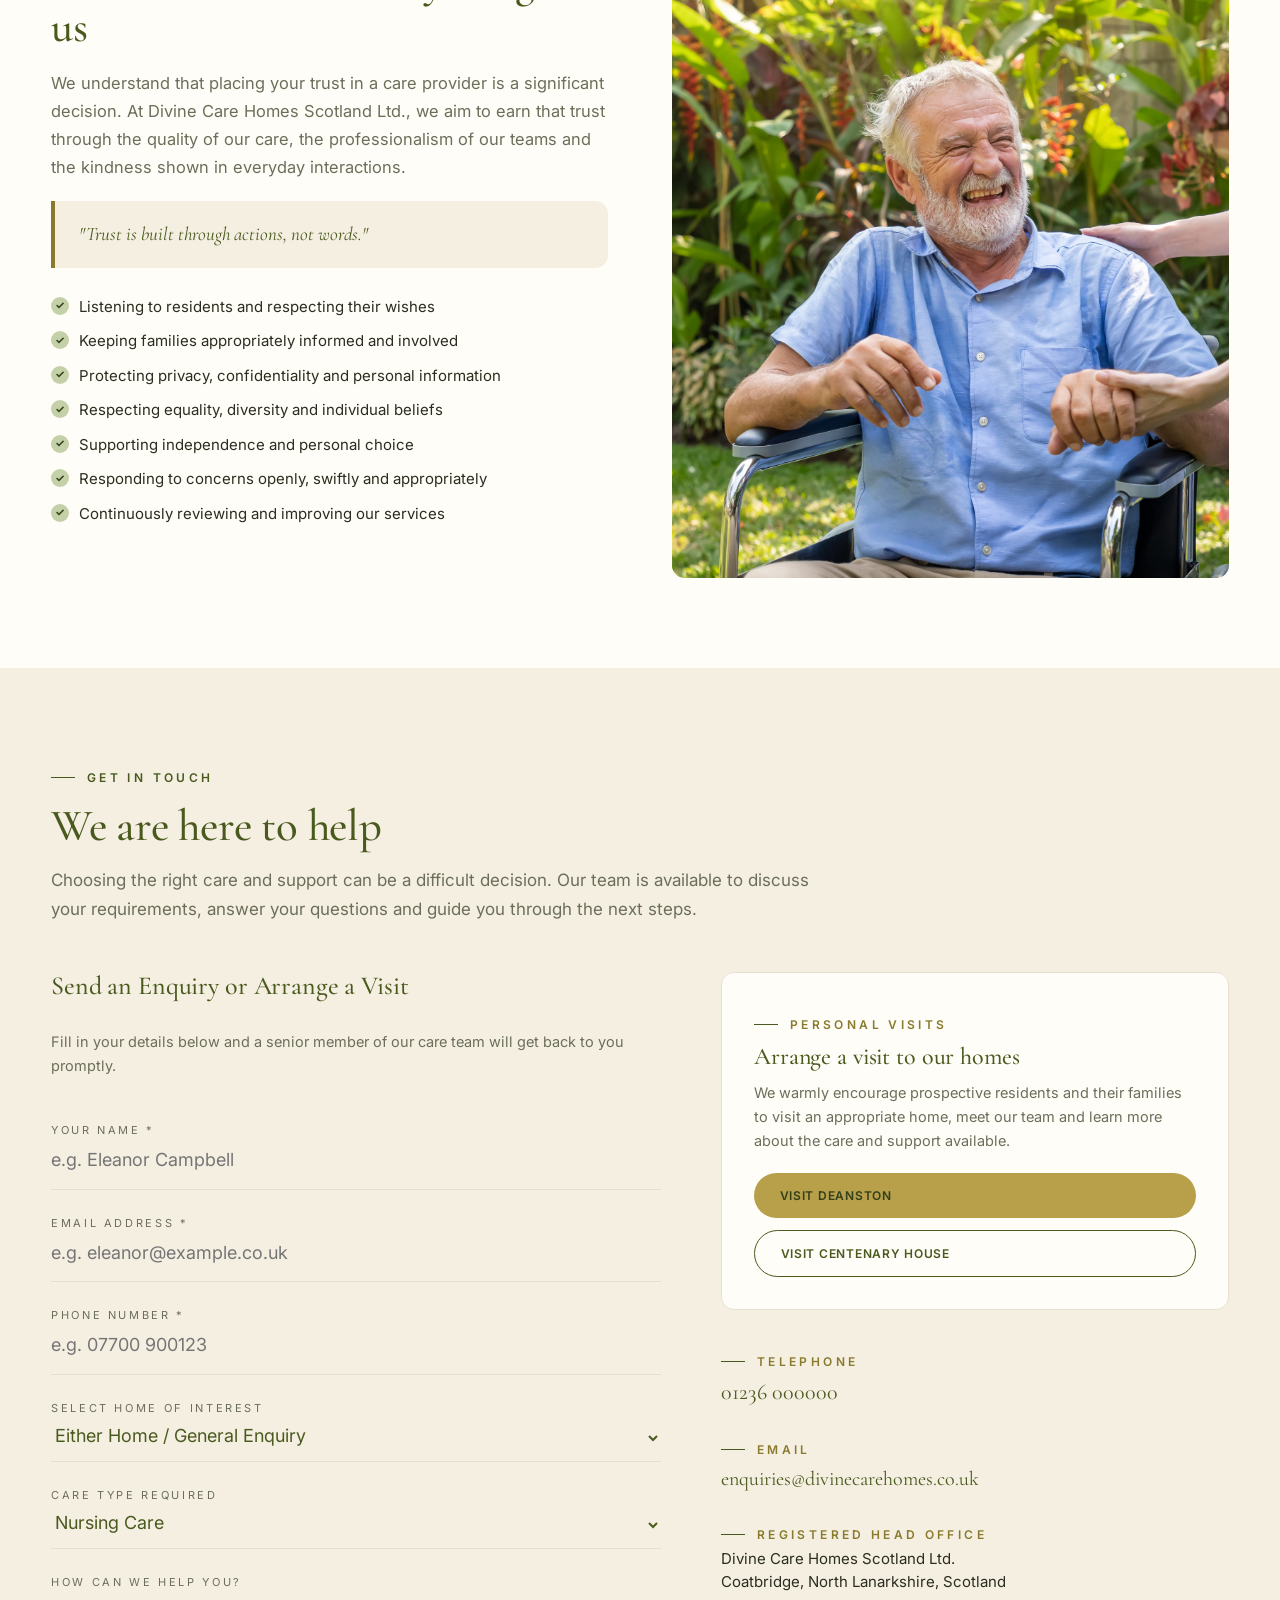
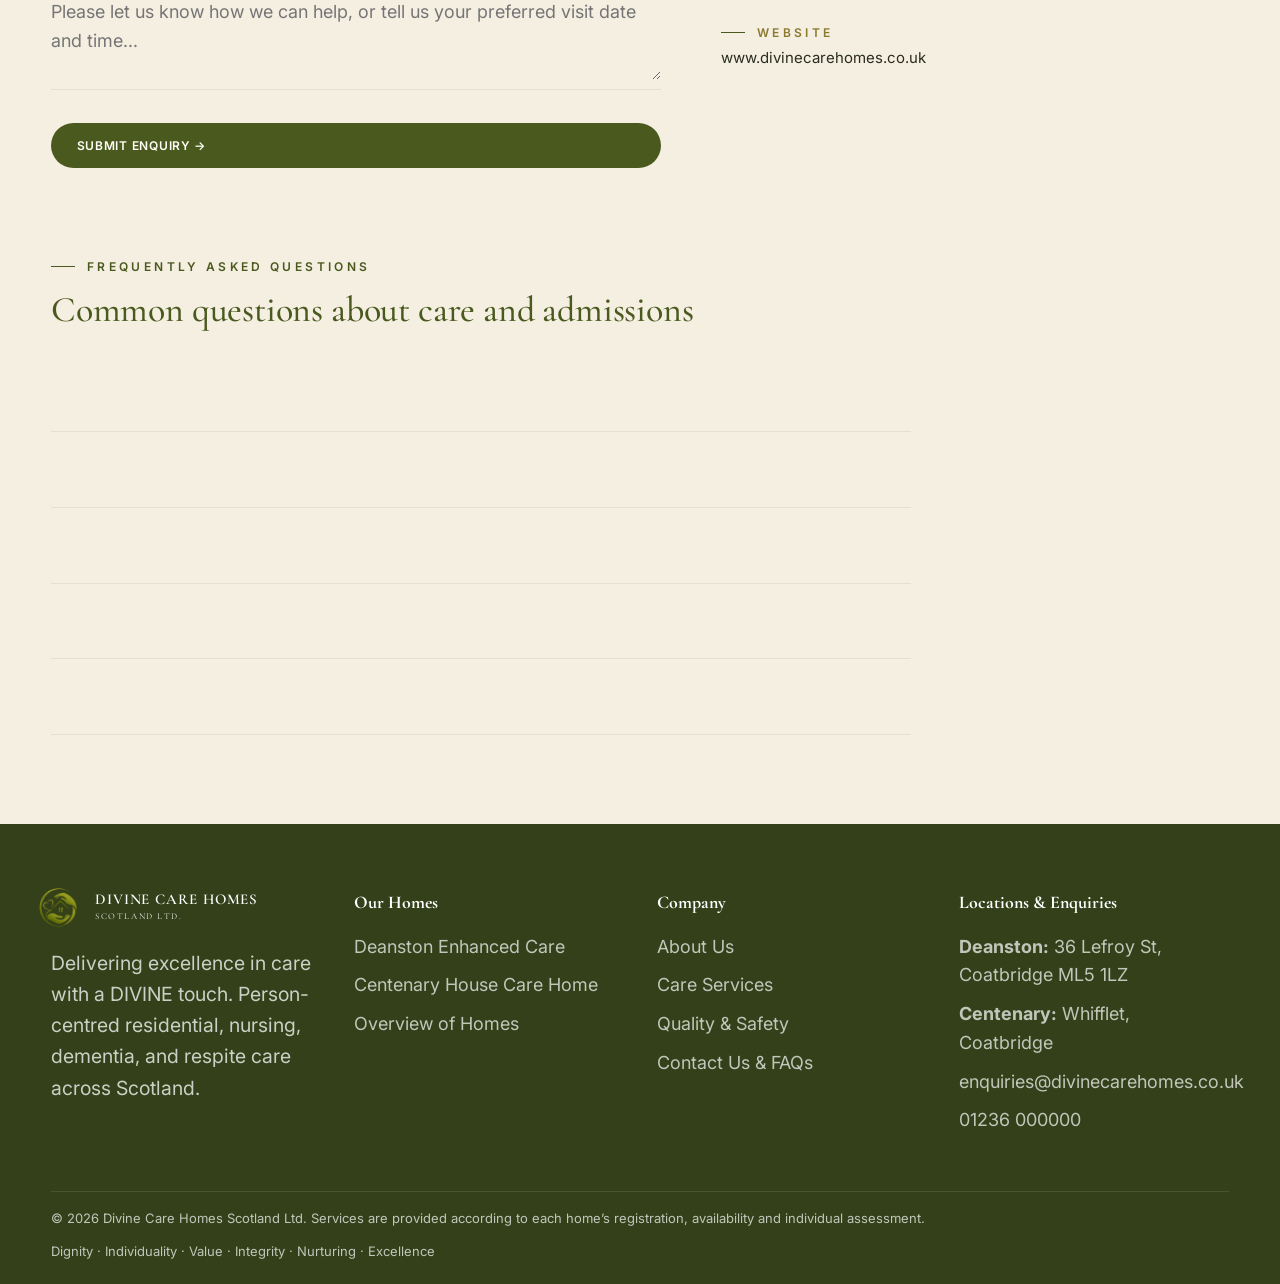
==== commit adef1a88: "added integrity testing" ====
--- a/index.html
+++ b/index.html
@@ -12,7 +12,7 @@
 <link rel="preconnect" href="https://fonts.gstatic.com" crossorigin>
 <link href="https://fonts.googleapis.com/css2?family=Cormorant+Garamond:wght@400;500;600;700&family=Inter:wght@400;500;600&display=swap" rel="stylesheet">
 <link rel="icon" type="image/png" href="logo.png" />
-<link rel="stylesheet" href="styles.css" />
+<link rel="stylesheet" href="styles.css?v=2" />
 </head>
 <body data-page="home">
 <div id="site-header" data-variant="dark"></div>
@@ -359,13 +359,13 @@
 <section class="section" id="about">
   <div class="container">
     <div class="two-col" style="align-items:center;margin-bottom:60px">
-      <div>
-        <span class="eyebrow reveal">About Divine Care Homes Scotland Ltd.</span>
-        <h2 class="display reveal delay-1" style="color:var(--navy);font-size:clamp(32px,3.5vw,50px);margin:16px 0 20px">Welcoming communities where residents feel they belong</h2>
-        <p class="muted reveal delay-2" style="font-size:16.5px;line-height:1.75;margin-bottom:16px">Divine Care Homes Scotland Ltd. is committed to delivering high-quality care and support to individuals who require assistance with their daily living, health and wellbeing. We recognise that choosing a care home is one of the most important decisions a person and their family may make. We aim to make that journey as reassuring and positive as possible.</p>
-        <p class="muted reveal delay-2" style="font-size:16.5px;line-height:1.75">Our approach is founded on the belief that every resident deserves individual attention, kindness, respect and the opportunity to live a fulfilling life. We seek to provide more than accommodation and care: we aim to create welcoming communities where residents feel a sense of belonging, where friendships develop and where families feel confident that their loved ones are being cared for with compassion.</p>
-      </div>
-      <div class="col-img reveal delay-1">
+      <div class="reveal-left">
+        <span class="eyebrow">About Divine Care Homes Scotland Ltd.</span>
+        <h2 class="display" style="color:var(--navy);font-size:clamp(32px,3.5vw,50px);margin:16px 0 20px">Welcoming communities where residents feel they belong</h2>
+        <p class="muted" style="font-size:16.5px;line-height:1.75;margin-bottom:16px">Divine Care Homes Scotland Ltd. is committed to delivering high-quality care and support to individuals who require assistance with their daily living, health and wellbeing. We recognise that choosing a care home is one of the most important decisions a person and their family may make. We aim to make that journey as reassuring and positive as possible.</p>
+        <p class="muted" style="font-size:16.5px;line-height:1.75">Our approach is founded on the belief that every resident deserves individual attention, kindness, respect and the opportunity to live a fulfilling life. We seek to provide more than accommodation and care: we aim to create welcoming communities where residents feel a sense of belonging, where friendships develop and where families feel confident that their loved ones are being cared for with compassion.</p>
+      </div>
+      <div class="col-img reveal-right delay-1">
         <img src="images/Home care 1/consultation-1.jpg" alt="Welcoming Care Consultations" style="border-radius:var(--radius);border:1px solid var(--line)" loading="lazy" decoding="async"/>
       </div>
     </div>
@@ -493,16 +493,16 @@
 <!-- OUR COMMITMENT TO RESIDENTS AND FAMILIES -->
 <section class="section" id="commitment">
   <div class="container two-col" style="align-items:center">
-    <div>
-      <span class="eyebrow reveal">Resident & Family Charter</span>
-      <h2 class="display reveal delay-1" style="color:var(--navy);font-size:clamp(32px,3.5vw,50px);margin:16px 0 18px">Your trust means everything to us</h2>
-      <p class="muted reveal delay-2" style="font-size:16.5px;line-height:1.7;margin-bottom:18px">We understand that placing your trust in a care provider is a significant decision. At Divine Care Homes Scotland Ltd., we aim to earn that trust through the quality of our care, the professionalism of our teams and the kindness shown in everyday interactions.</p>
+    <div class="reveal-left">
+      <span class="eyebrow">Resident & Family Charter</span>
+      <h2 class="display" style="color:var(--navy);font-size:clamp(32px,3.5vw,50px);margin:16px 0 18px">Your trust means everything to us</h2>
+      <p class="muted" style="font-size:16.5px;line-height:1.7;margin-bottom:18px">We understand that placing your trust in a care provider is a significant decision. At Divine Care Homes Scotland Ltd., we aim to earn that trust through the quality of our care, the professionalism of our teams and the kindness shown in everyday interactions.</p>
       
-      <div class="divine-touch-quote reveal delay-2" style="margin:20px 0 28px">
+      <div class="divine-touch-quote" style="margin:20px 0 28px">
         "Trust is built through actions, not words."
       </div>
 
-      <ul class="care-check-list reveal delay-3" style="grid-template-columns:1fr">
+      <ul class="care-check-list" style="grid-template-columns:1fr">
         <li>Listening to residents and respecting their wishes</li>
         <li>Keeping families appropriately informed and involved</li>
         <li>Protecting privacy, confidentiality and personal information</li>
@@ -512,7 +512,7 @@
         <li>Continuously reviewing and improving our services</li>
       </ul>
     </div>
-    <div class="col-img reveal delay-1">
+    <div class="col-img reveal-right delay-1">
       <img src="images/Home care 1/nurse-wheelchair-garden-laughing.jpg" alt="Compassion and trust between nurse and resident" style="border-radius:var(--radius);border:1px solid var(--line)" loading="lazy" decoding="async"/>
     </div>
   </div>
@@ -648,6 +648,6 @@
 </section>
 
 <div id="site-footer"></div>
-<script src="script.js"></script>
+<script src="script.js?v=2"></script>
 </body>
 </html>
--- a/styles.css
+++ b/styles.css
@@ -303,14 +303,15 @@
   font-weight: 600;
   letter-spacing: .06em;
   text-transform: uppercase;
-  transition: transform .3s, background .3s;
+  transition: transform 0.35s cubic-bezier(0.16, 1, 0.3, 1), background 0.3s ease, box-shadow 0.35s ease;
   white-space: nowrap;
 }
 
 .btn:hover {
   background: var(--gold);
   color: #fff;
-  transform: translateY(-1px)
+  transform: translateY(-2px);
+  box-shadow: 0 10px 22px -6px rgba(138, 122, 46, 0.4);
 }
 
 .btn.ghost {
@@ -320,8 +321,10 @@
 }
 
 .btn.ghost:hover {
-  background: rgba(255, 255, 255, .12);
-  color: #fff
+  background: rgba(255, 255, 255, .15);
+  color: #fff;
+  transform: translateY(-2px);
+  box-shadow: 0 8px 20px -6px rgba(255, 255, 255, 0.2);
 }
 
 .btn.dark {
@@ -331,7 +334,9 @@
 
 .btn.dark:hover {
   background: var(--navy-2);
-  color: #fff
+  color: #fff;
+  transform: translateY(-2px);
+  box-shadow: 0 10px 22px -6px rgba(51, 64, 26, 0.3);
 }
 
 .menu-toggle {
@@ -590,28 +595,94 @@
   object-fit: cover
 }
 
-/* ---------- Reveal ---------- */
-.reveal {
+/* ---------- Reveal & Scrolly Animations ---------- */
+.reveal,
+.reveal-up {
   opacity: 0;
-  transform: translateY(28px);
-  transition: opacity 1s cubic-bezier(.22, .61, .36, 1), transform 1s cubic-bezier(.22, .61, .36, 1)
-}
-
-.reveal.in {
+  transform: translateY(32px);
+  transition: opacity 0.85s cubic-bezier(0.16, 1, 0.3, 1), transform 0.85s cubic-bezier(0.16, 1, 0.3, 1);
+  will-change: opacity, transform;
+}
+
+.reveal.in,
+.reveal-up.in {
   opacity: 1;
-  transform: none
-}
-
-.reveal.delay-1 {
-  transition-delay: .1s
-}
-
-.reveal.delay-2 {
-  transition-delay: .2s
-}
-
-.reveal.delay-3 {
-  transition-delay: .3s
+  transform: translateY(0);
+}
+
+.reveal-left {
+  opacity: 0;
+  transform: translateX(-40px);
+  transition: opacity 0.85s cubic-bezier(0.16, 1, 0.3, 1), transform 0.85s cubic-bezier(0.16, 1, 0.3, 1);
+  will-change: opacity, transform;
+}
+
+.reveal-left.in {
+  opacity: 1;
+  transform: translateX(0);
+}
+
+.reveal-right {
+  opacity: 0;
+  transform: translateX(40px);
+  transition: opacity 0.85s cubic-bezier(0.16, 1, 0.3, 1), transform 0.85s cubic-bezier(0.16, 1, 0.3, 1);
+  will-change: opacity, transform;
+}
+
+.reveal-right.in {
+  opacity: 1;
+  transform: translateX(0);
+}
+
+.reveal-scale {
+  opacity: 0;
+  transform: scale(0.93) translateY(24px);
+  transition: opacity 0.85s cubic-bezier(0.16, 1, 0.3, 1), transform 0.85s cubic-bezier(0.16, 1, 0.3, 1);
+  will-change: opacity, transform;
+}
+
+.reveal-scale.in {
+  opacity: 1;
+  transform: scale(1) translateY(0);
+}
+
+.reveal.delay-1, .delay-1 { transition-delay: .1s }
+.reveal.delay-2, .delay-2 { transition-delay: .2s }
+.reveal.delay-3, .delay-3 { transition-delay: .3s }
+.reveal.delay-4, .delay-4 { transition-delay: .4s }
+.reveal.delay-5, .delay-5 { transition-delay: .5s }
+.reveal.delay-6, .delay-6 { transition-delay: .6s }
+
+/* Animated Eyebrow Line drawing effect */
+.eyebrow::before {
+  transition: width 0.65s cubic-bezier(0.16, 1, 0.3, 1);
+}
+
+/* Subtle image parallax */
+.page-hero .hero-img img,
+.two-col .col-img img {
+  transform: translateY(var(--scroll-y, 0px)) scale(1.02);
+  transition: transform 0.25s cubic-bezier(0.16, 1, 0.3, 1);
+}
+
+/* Global scroll progress bar */
+.site-progress-bar {
+  position: absolute;
+  bottom: 0;
+  left: 0;
+  right: 0;
+  height: 3px;
+  pointer-events: none;
+  background: rgba(0, 0, 0, 0.03);
+  z-index: 60;
+}
+
+.site-progress-bar .bar {
+  height: 100%;
+  width: 0%;
+  background: linear-gradient(90deg, var(--gold), var(--gold-2));
+  box-shadow: 0 0 10px rgba(184, 159, 74, 0.55);
+  transition: width 0.08s linear;
 }
 
 /* ---------- Stats ---------- */
@@ -1693,13 +1764,13 @@
   border: 1px solid var(--line);
   border-radius: var(--radius);
   overflow: hidden;
-  transition: transform .35s ease, box-shadow .35s ease, border-color .35s ease;
+  transition: transform 0.45s cubic-bezier(0.16, 1, 0.3, 1), box-shadow 0.45s cubic-bezier(0.16, 1, 0.3, 1), border-color 0.35s ease;
   position: relative;
 }
 
 .home-card:hover {
-  transform: translateY(-6px);
-  box-shadow: 0 20px 40px rgba(74, 90, 30, 0.08);
+  transform: translateY(-8px);
+  box-shadow: 0 24px 48px -12px rgba(74, 90, 30, 0.14);
   border-color: var(--sage);
 }
 
@@ -1714,11 +1785,11 @@
   width: 100%;
   height: 100%;
   object-fit: cover;
-  transition: transform .6s ease;
+  transition: transform .6s cubic-bezier(0.16, 1, 0.3, 1);
 }
 
 .home-card:hover .home-card-media img {
-  transform: scale(1.05);
+  transform: scale(1.06);
 }
 
 .home-badge {
@@ -1921,12 +1992,13 @@
   border: 1px solid var(--line);
   border-radius: var(--radius);
   padding: clamp(24px, 2.5vw, 32px);
-  transition: transform .3s ease, border-color .3s ease;
+  transition: transform 0.4s cubic-bezier(0.16, 1, 0.3, 1), box-shadow 0.4s cubic-bezier(0.16, 1, 0.3, 1), border-color 0.35s ease;
   position: relative;
 }
 
 .divine-val-card:hover {
-  transform: translateY(-4px);
+  transform: translateY(-6px);
+  box-shadow: 0 16px 36px -8px rgba(74, 90, 30, 0.12);
   border-color: var(--gold);
 }
 
@@ -1944,6 +2016,13 @@
   font-weight: bold;
   margin-bottom: 16px;
   border: 1px solid var(--line);
+  transition: transform 0.35s cubic-bezier(0.16, 1, 0.3, 1), background 0.3s ease;
+}
+
+.divine-val-card:hover .divine-letter-badge {
+  transform: scale(1.08);
+  background: var(--white);
+  border-color: var(--gold);
 }
 
 .divine-val-card h3 {
@@ -1972,6 +2051,13 @@
   border: 1px solid var(--line);
   padding: 30px;
   border-radius: var(--radius);
+  transition: transform 0.4s cubic-bezier(0.16, 1, 0.3, 1), box-shadow 0.4s cubic-bezier(0.16, 1, 0.3, 1), border-color 0.35s ease;
+}
+
+.qa-card:hover {
+  transform: translateY(-6px);
+  box-shadow: 0 16px 36px -8px rgba(74, 90, 30, 0.1);
+  border-color: var(--sage);
 }
 
 .qa-card-num {
@@ -2012,6 +2098,13 @@
   display: flex;
   gap: 18px;
   align-items: flex-start;
+  transition: transform 0.4s cubic-bezier(0.16, 1, 0.3, 1), box-shadow 0.4s cubic-bezier(0.16, 1, 0.3, 1), border-color 0.35s ease;
+}
+
+.why-card:hover {
+  transform: translateY(-5px);
+  box-shadow: 0 14px 32px -8px rgba(74, 90, 30, 0.1);
+  border-color: var(--sage);
 }
 
 .why-icon {
@@ -2026,6 +2119,13 @@
   font-size: 16px;
   flex-shrink: 0;
   border: 1px solid var(--sage);
+  transition: transform 0.35s cubic-bezier(0.16, 1, 0.3, 1), background 0.3s ease;
+}
+
+.why-card:hover .why-icon {
+  transform: scale(1.1);
+  background: var(--sage);
+  color: var(--navy-2);
 }
 
 .why-card h3 {
@@ -2050,6 +2150,13 @@
   border-radius: var(--radius);
   padding: 24px;
   text-align: left;
+  transition: transform 0.4s cubic-bezier(0.16, 1, 0.3, 1), box-shadow 0.4s cubic-bezier(0.16, 1, 0.3, 1), border-color 0.35s ease;
+}
+
+.facility-card:hover {
+  transform: translateY(-6px);
+  box-shadow: 0 16px 36px -8px rgba(74, 90, 30, 0.1);
+  border-color: var(--sage);
 }
 
 .facility-card h4 {
@@ -2080,17 +2187,23 @@
   overflow: hidden;
   background: var(--cream);
   border: 1px solid var(--line);
+  transition: transform 0.45s cubic-bezier(0.16, 1, 0.3, 1), box-shadow 0.45s ease;
+}
+
+.gallery-item:hover {
+  transform: translateY(-6px);
+  box-shadow: 0 20px 40px -10px rgba(51, 64, 26, 0.18);
 }
 
 .gallery-item img {
   width: 100%;
   height: 100%;
   object-fit: cover;
-  transition: transform .4s ease;
+  transition: transform .55s cubic-bezier(0.16, 1, 0.3, 1);
 }
 
 .gallery-item:hover img {
-  transform: scale(1.04);
+  transform: scale(1.06);
 }
 
 .gallery-badge {
@@ -2099,12 +2212,17 @@
   left: 12px;
   right: 12px;
   padding: 8px 14px;
-  background: rgba(30, 35, 20, 0.75);
+  background: rgba(30, 35, 20, 0.78);
   backdrop-filter: blur(8px);
   color: var(--white);
   font-size: 12px;
   border-radius: 6px;
   letter-spacing: 0.05em;
+  transition: background 0.3s ease;
+}
+
+.gallery-item:hover .gallery-badge {
+  background: rgba(51, 64, 26, 0.9);
 }
 
 /* Settling-in cards for Centenary House */
@@ -2121,6 +2239,13 @@
   border-radius: var(--radius);
   padding: 32px;
   position: relative;
+  transition: transform 0.4s cubic-bezier(0.16, 1, 0.3, 1), box-shadow 0.4s cubic-bezier(0.16, 1, 0.3, 1), border-color 0.35s ease;
+}
+
+.settling-card:hover {
+  transform: translateY(-6px);
+  box-shadow: 0 16px 36px -8px rgba(74, 90, 30, 0.1);
+  border-color: var(--gold);
 }
 
 .settling-step {
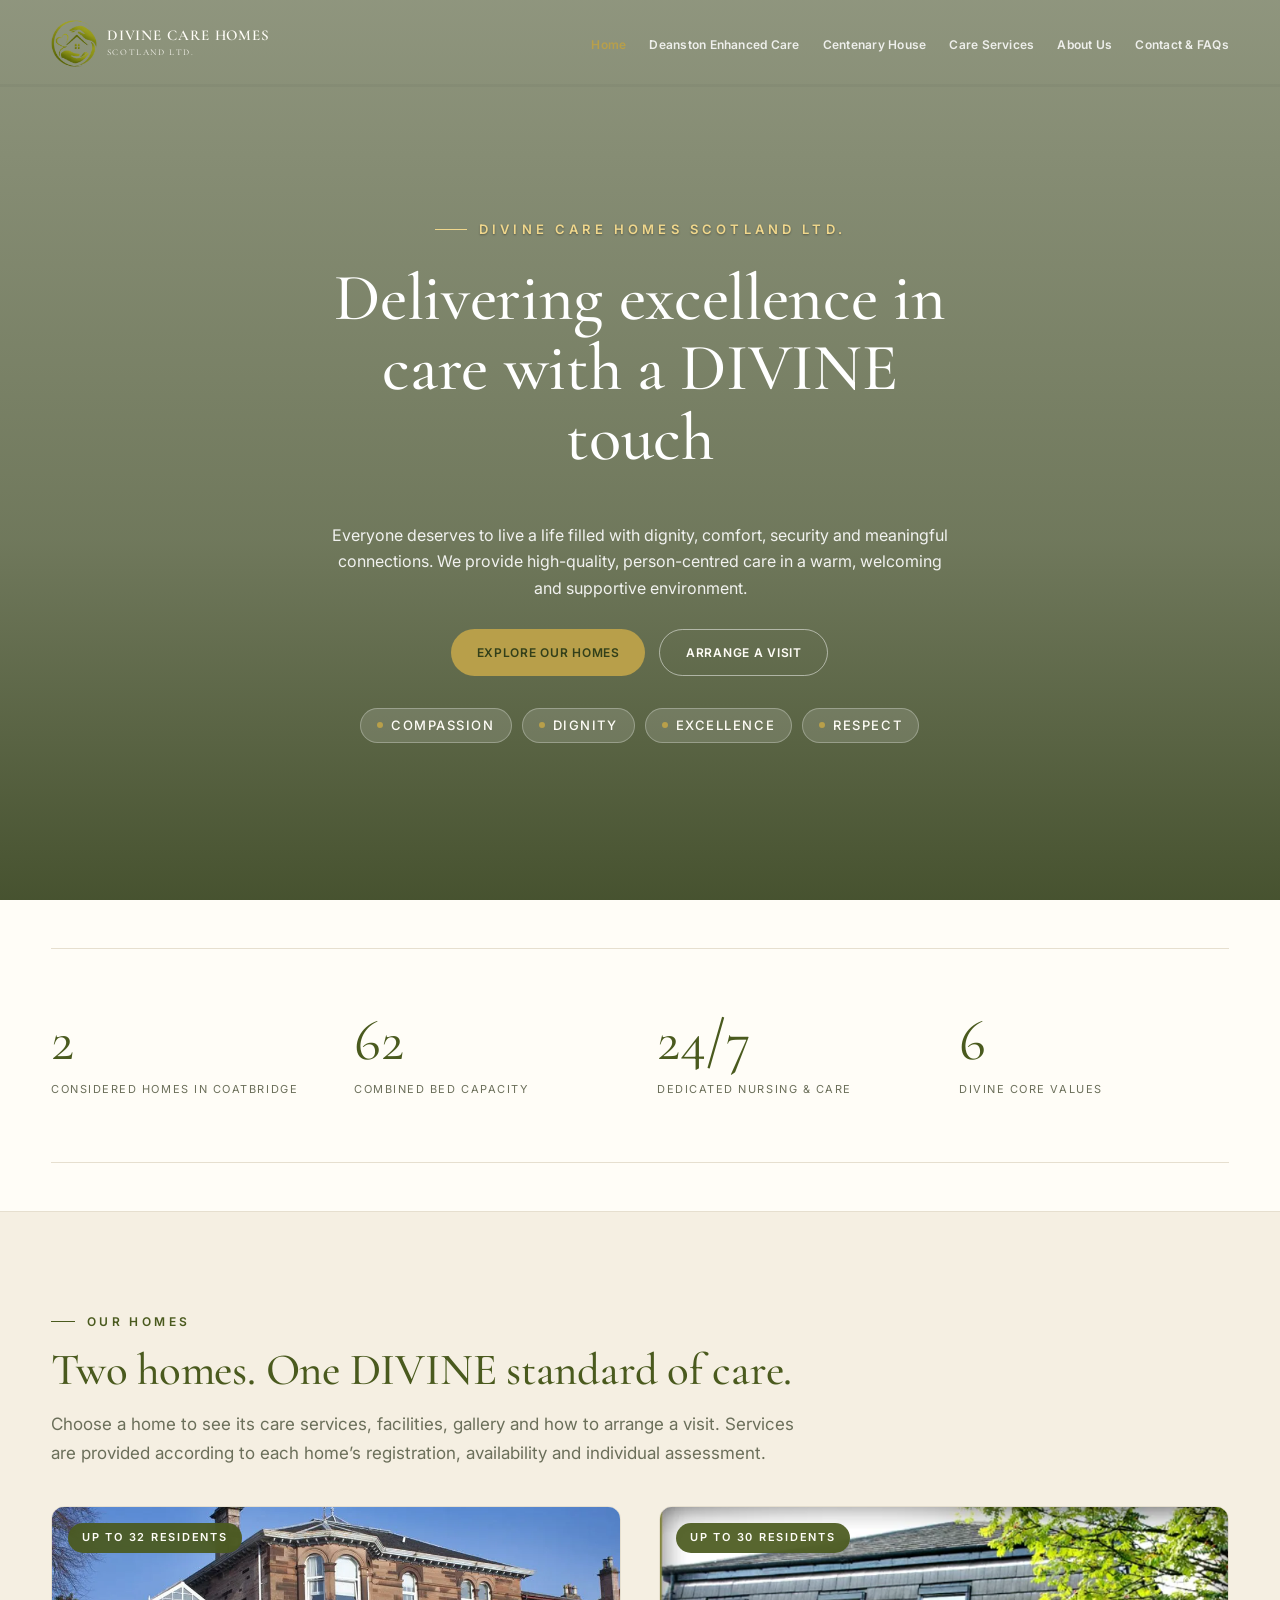
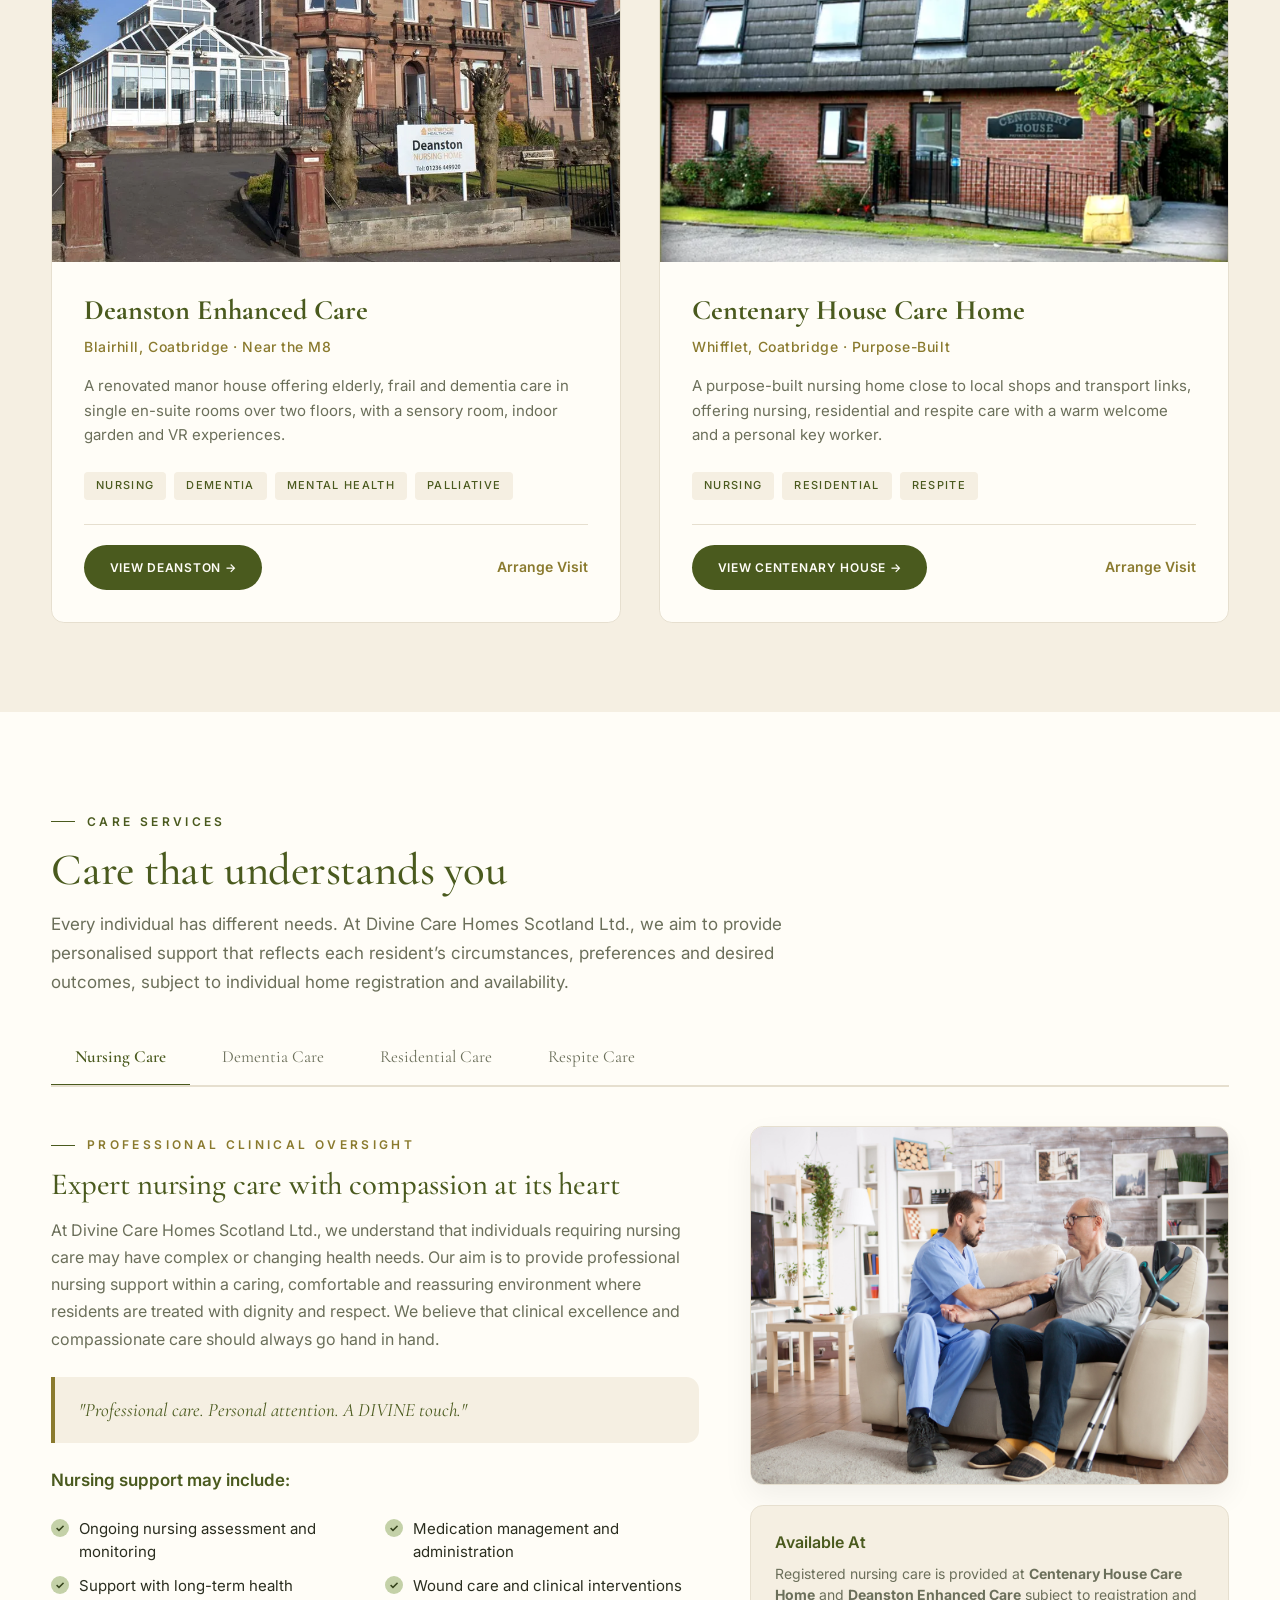
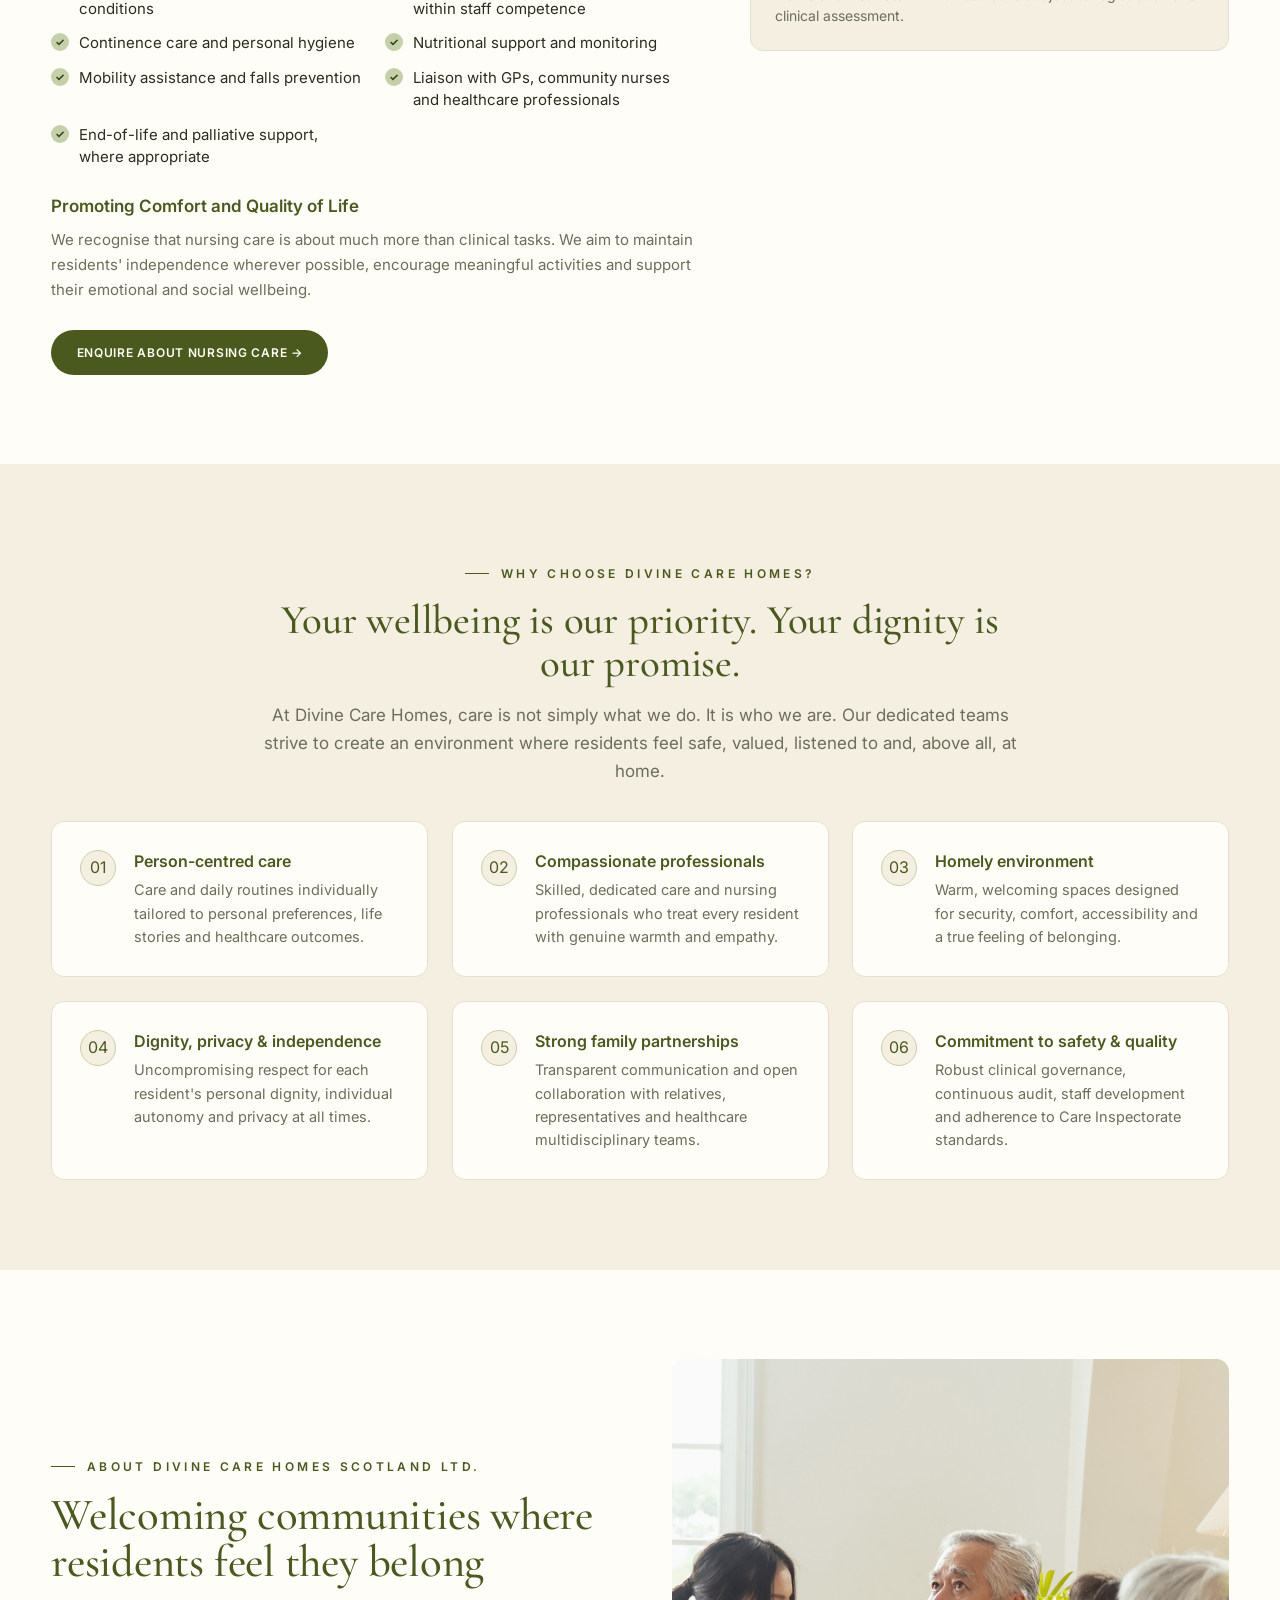
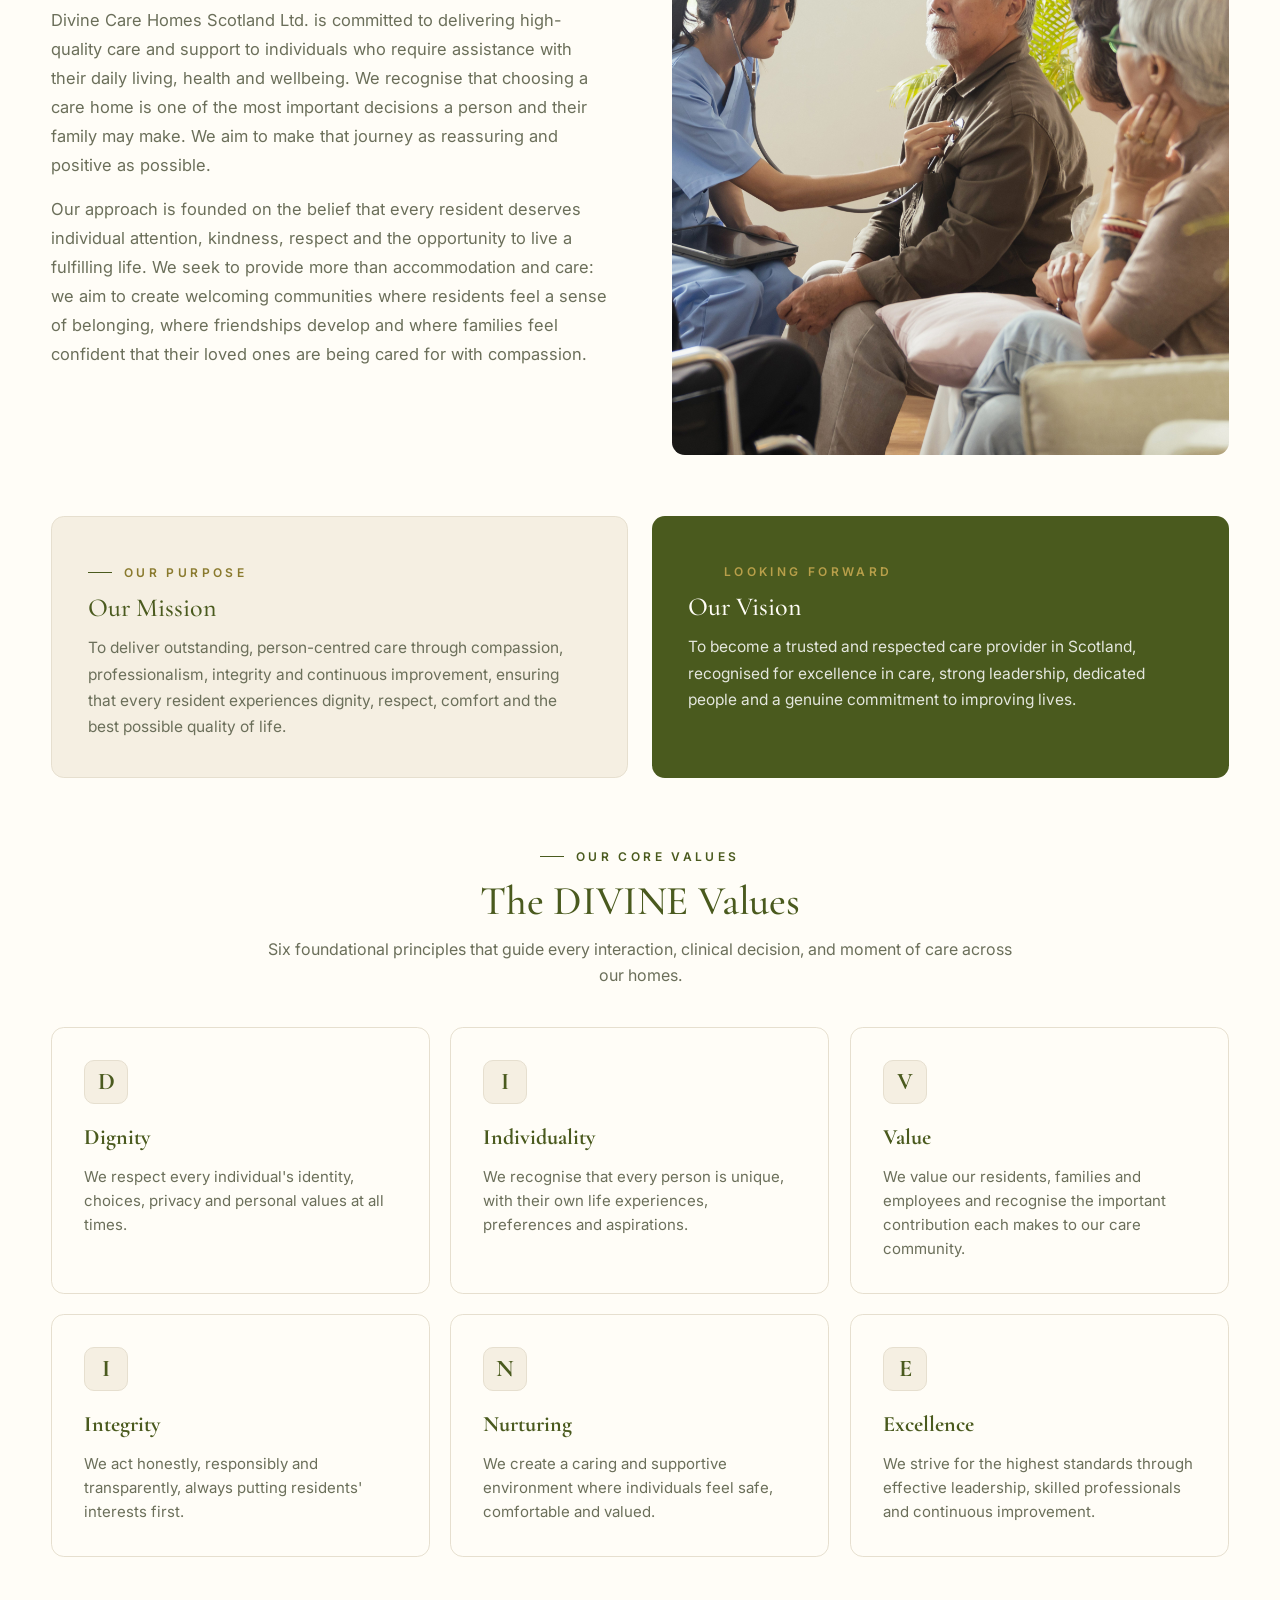
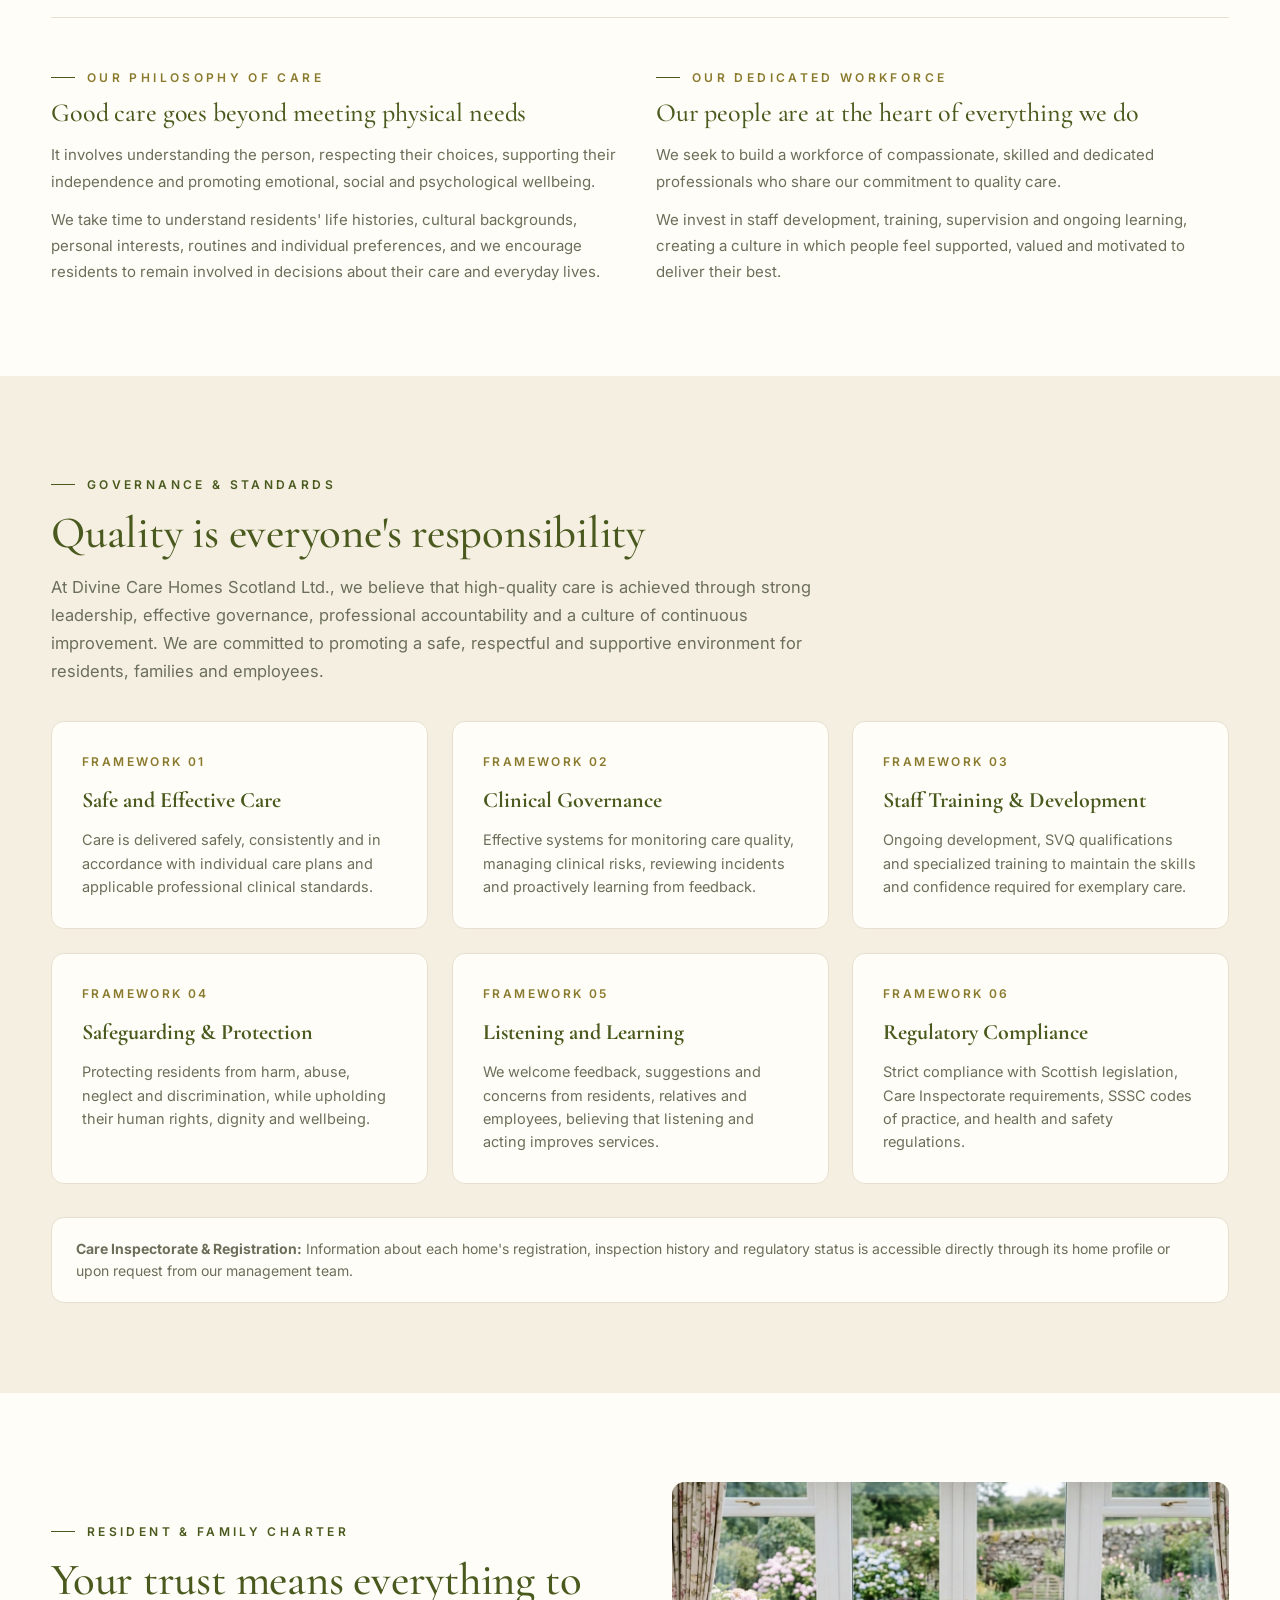
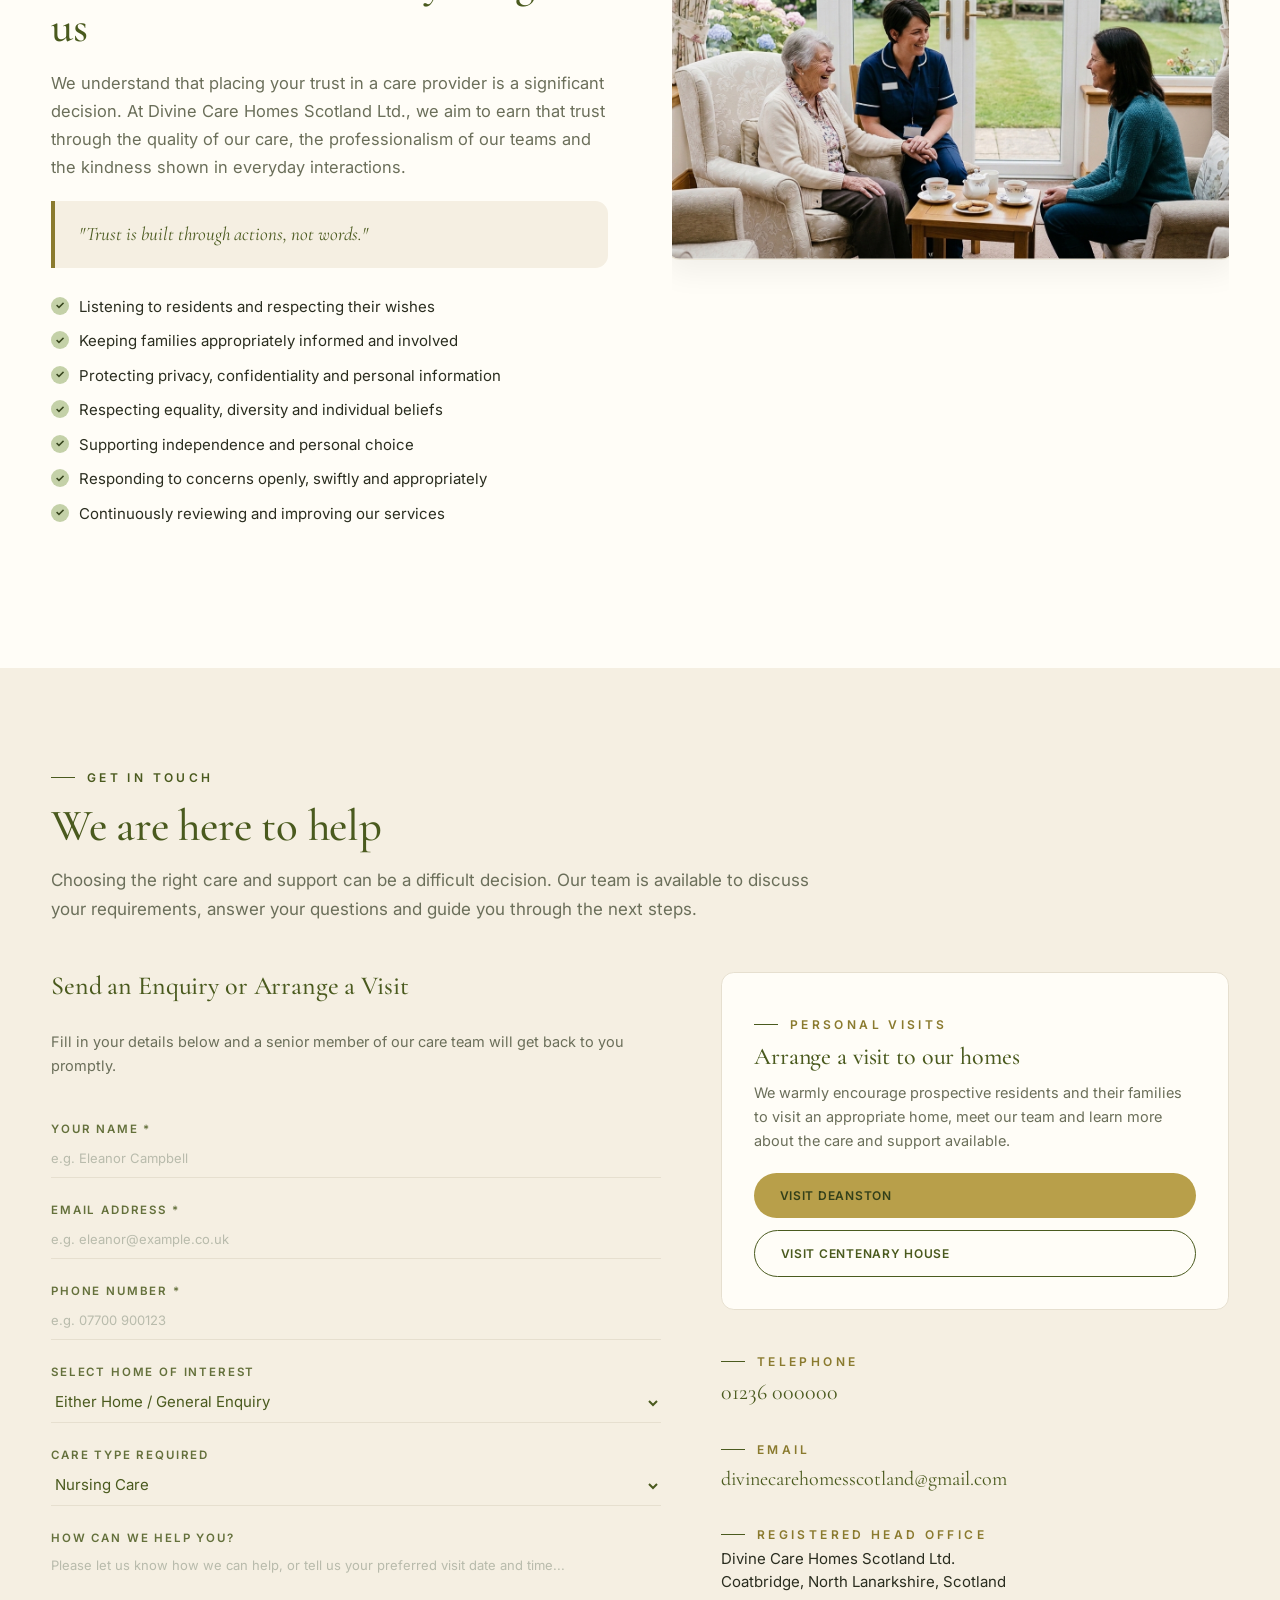
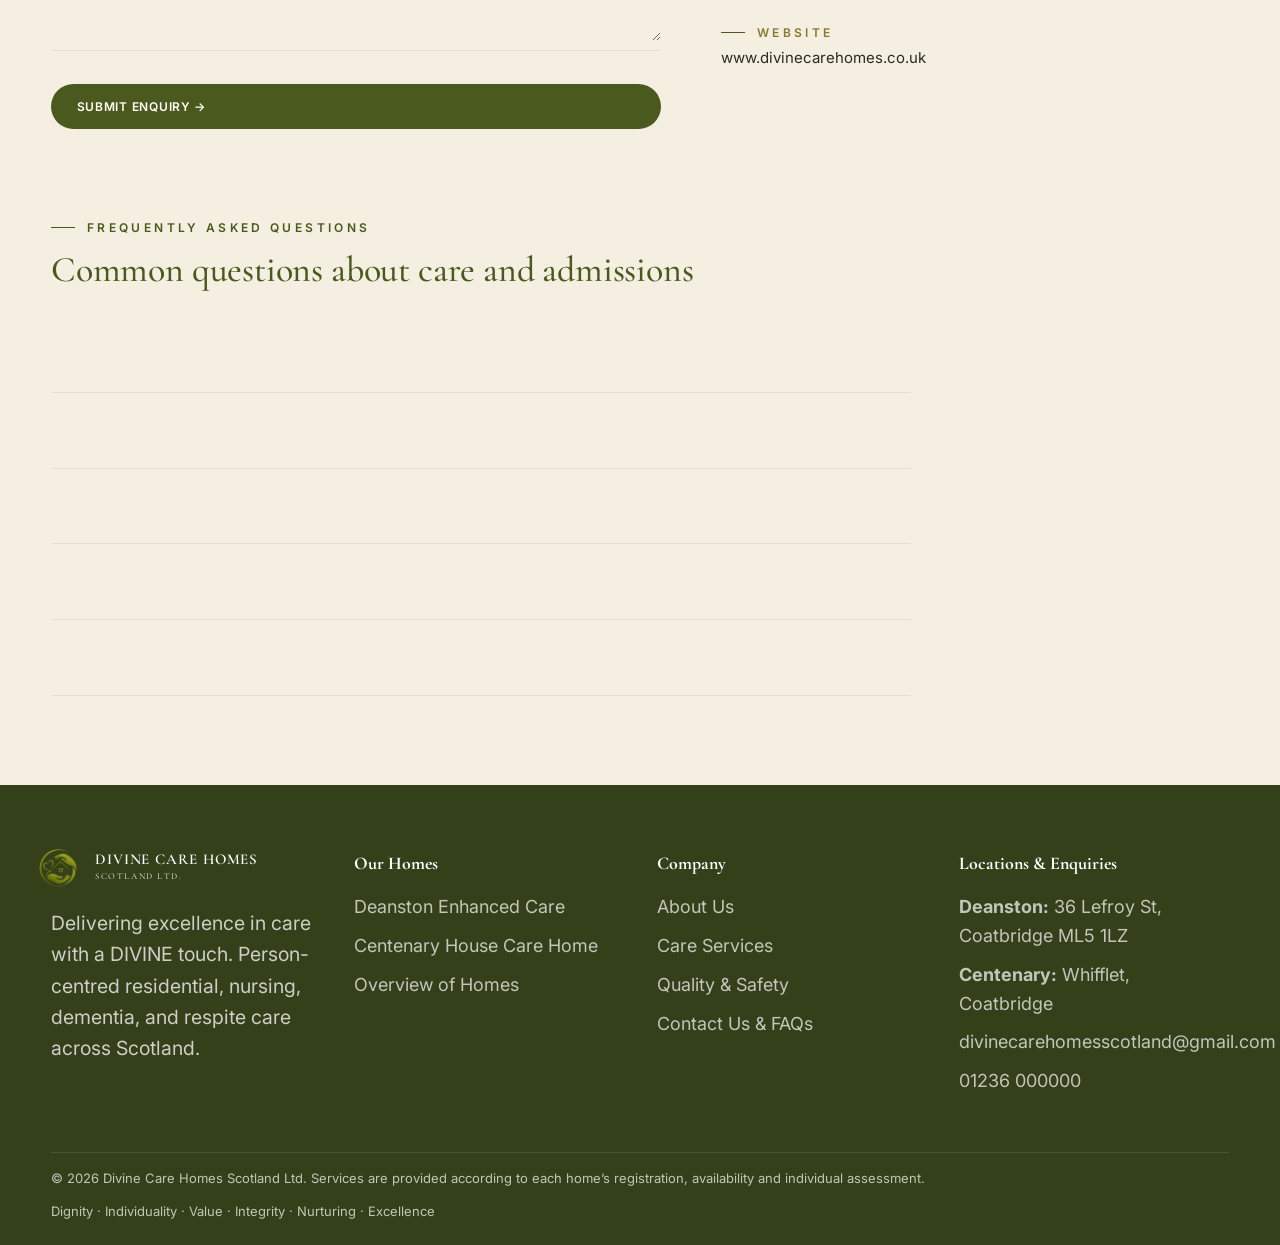
==== commit 18845cbb: "added integrity testing" ====
--- a/index.html
+++ b/index.html
@@ -12,7 +12,7 @@
 <link rel="preconnect" href="https://fonts.gstatic.com" crossorigin>
 <link href="https://fonts.googleapis.com/css2?family=Cormorant+Garamond:wght@400;500;600;700&family=Inter:wght@400;500;600&display=swap" rel="stylesheet">
 <link rel="icon" type="image/png" href="logo.png" />
-<link rel="stylesheet" href="styles.css?v=2" />
+<link rel="stylesheet" href="styles.css?v=3" />
 </head>
 <body data-page="home">
 <div id="site-header" data-variant="dark"></div>
@@ -204,7 +204,7 @@
           </div>
           <div>
             <div style="aspect-ratio:4/3;border-radius:var(--radius);overflow:hidden;border:1px solid var(--line);box-shadow:0 12px 30px rgba(0,0,0,0.06)">
-              <img src="images/Home care 1/nurse-wheelchair-garden-laughing.jpg" alt="Dementia Care and Companionship" style="width:100%;height:100%;object-fit:cover" loading="lazy" decoding="async"/>
+              <img src="images/Home care 1/dementia-care-scene.jpg" alt="Specialist Dementia Care and Reminiscence Support" style="width:100%;height:100%;object-fit:cover" loading="lazy" decoding="async"/>
             </div>
             <div style="background:var(--cream);padding:24px;border-radius:var(--radius);margin-top:20px;border:1px solid var(--line)">
               <h5 style="color:var(--navy);font-size:16px;font-weight:600;margin-bottom:8px">Enhanced Sensory & VR Spaces</h5>
@@ -513,7 +513,7 @@
       </ul>
     </div>
     <div class="col-img reveal-right delay-1">
-      <img src="images/Home care 1/nurse-wheelchair-garden-laughing.jpg" alt="Compassion and trust between nurse and resident" style="border-radius:var(--radius);border:1px solid var(--line)" loading="lazy" decoding="async"/>
+      <img src="images/resident-trust-care.jpg" alt="Compassion, family trust and person-centred care at Divine Care Homes Scotland" style="border-radius:var(--radius);border:1px solid var(--line);box-shadow:0 12px 30px rgba(0,0,0,0.06);width:100%;height:auto;object-fit:cover" loading="lazy" decoding="async"/>
     </div>
   </div>
 </section>
@@ -590,7 +590,7 @@
           </div>
           <div>
             <span class="eyebrow" style="color:var(--gold)">Email</span>
-            <p style="font-family:var(--font-display);font-size:20px;color:var(--navy);margin-top:4px"><a href="mailto:enquiries@divinecarehomes.co.uk">enquiries@divinecarehomes.co.uk</a></p>
+            <p style="font-family:var(--font-display);font-size:20px;color:var(--navy);margin-top:4px"><a href="mailto:divinecarehomesscotland@gmail.com">divinecarehomesscotland@gmail.com</a></p>
           </div>
           <div>
             <span class="eyebrow" style="color:var(--gold)">Registered Head Office</span>
@@ -648,6 +648,6 @@
 </section>
 
 <div id="site-footer"></div>
-<script src="script.js?v=2"></script>
+<script src="script.js?v=3"></script>
 </body>
 </html>
--- a/styles.css
+++ b/styles.css
@@ -1430,23 +1430,30 @@
 form.enquiry {
   display: grid;
   gap: var(--sp-4);
-  max-width: min(640px, 100%)
+  max-width: min(640px, 100%);
 }
 
 form.enquiry .field {
   position: relative;
   border-bottom: 1px solid var(--line);
-  padding-top: 18px
+  padding-top: 22px;
+  transition: border-color 0.25s ease;
+}
+
+form.enquiry .field:focus-within {
+  border-bottom-color: var(--gold);
 }
 
 form.enquiry label {
   position: absolute;
-  top: 2px;
+  top: 0;
   left: 0;
-  font-size: 11px;
-  letter-spacing: .24em;
+  font-size: 11.5px;
+  font-weight: 600;
+  letter-spacing: .16em;
   text-transform: uppercase;
-  color: var(--muted)
+  color: var(--navy);
+  opacity: 0.85;
 }
 
 form.enquiry input,
@@ -1456,18 +1463,56 @@
   border: none;
   outline: none;
   background: transparent;
-  padding: 8px 0 14px;
-  font: inherit;
-  color: var(--navy);
+  padding: 6px 0 10px;
+  font-family: inherit;
+  font-size: 15px;
+  color: var(--ink);
+}
+
+form.enquiry input::placeholder,
+form.enquiry textarea::placeholder {
+  font-size: 13px;
+  font-weight: 400;
+  color: #a4aa9a;
+  opacity: 0.75;
+}
+
+form.enquiry input::-webkit-input-placeholder,
+form.enquiry textarea::-webkit-input-placeholder {
+  font-size: 13px;
+  font-weight: 400;
+  color: #a4aa9a;
+  opacity: 0.75;
+}
+
+form.enquiry input::-moz-placeholder,
+form.enquiry textarea::-moz-placeholder {
+  font-size: 13px;
+  font-weight: 400;
+  color: #a4aa9a;
+  opacity: 0.75;
+}
+
+form.enquiry input:-ms-input-placeholder,
+form.enquiry textarea:-ms-input-placeholder {
+  font-size: 13px;
+  font-weight: 400;
+  color: #a4aa9a;
+  opacity: 0.75;
 }
 
 form.enquiry textarea {
   min-height: 90px;
-  resize: vertical
+  resize: vertical;
+}
+
+form.enquiry select {
+  cursor: pointer;
+  color: var(--navy);
 }
 
 form.enquiry button {
-  align-self: flex-start
+  align-self: flex-start;
 }
 
 /* ---------- Utility ---------- */
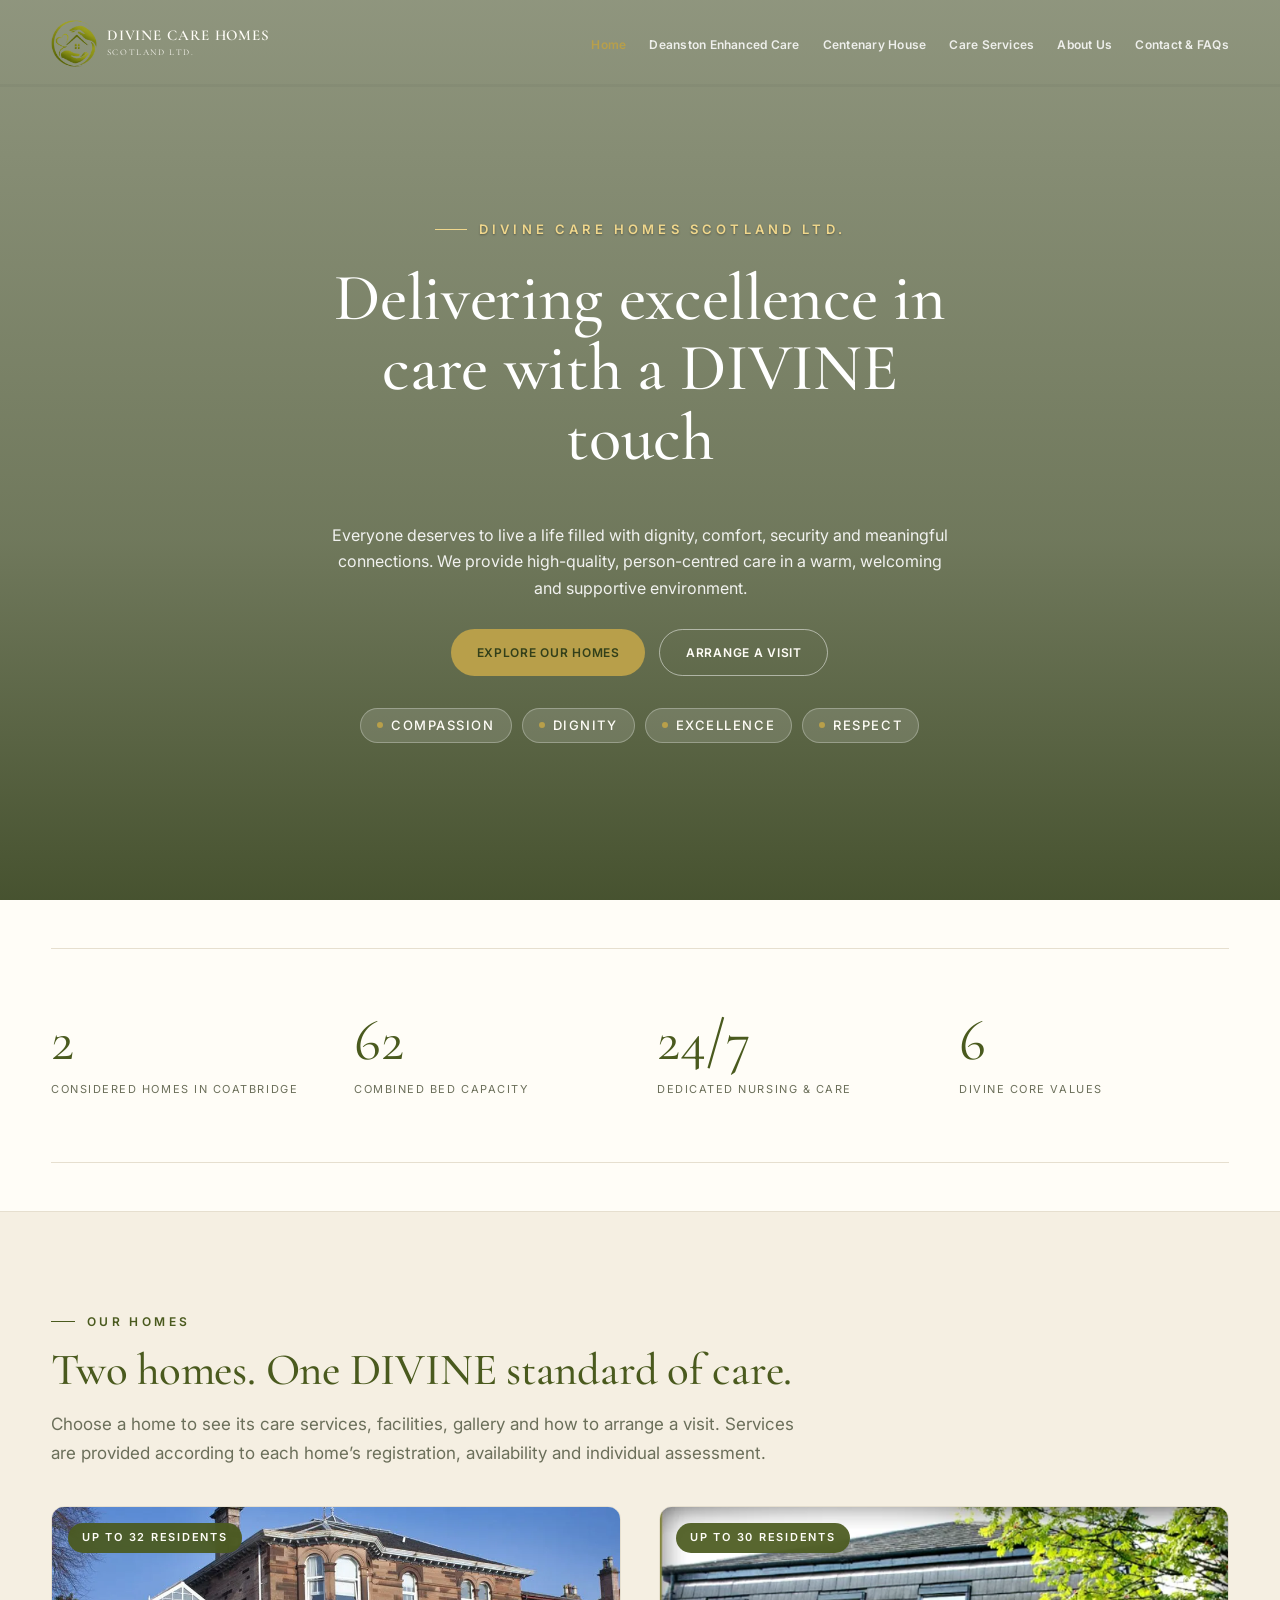
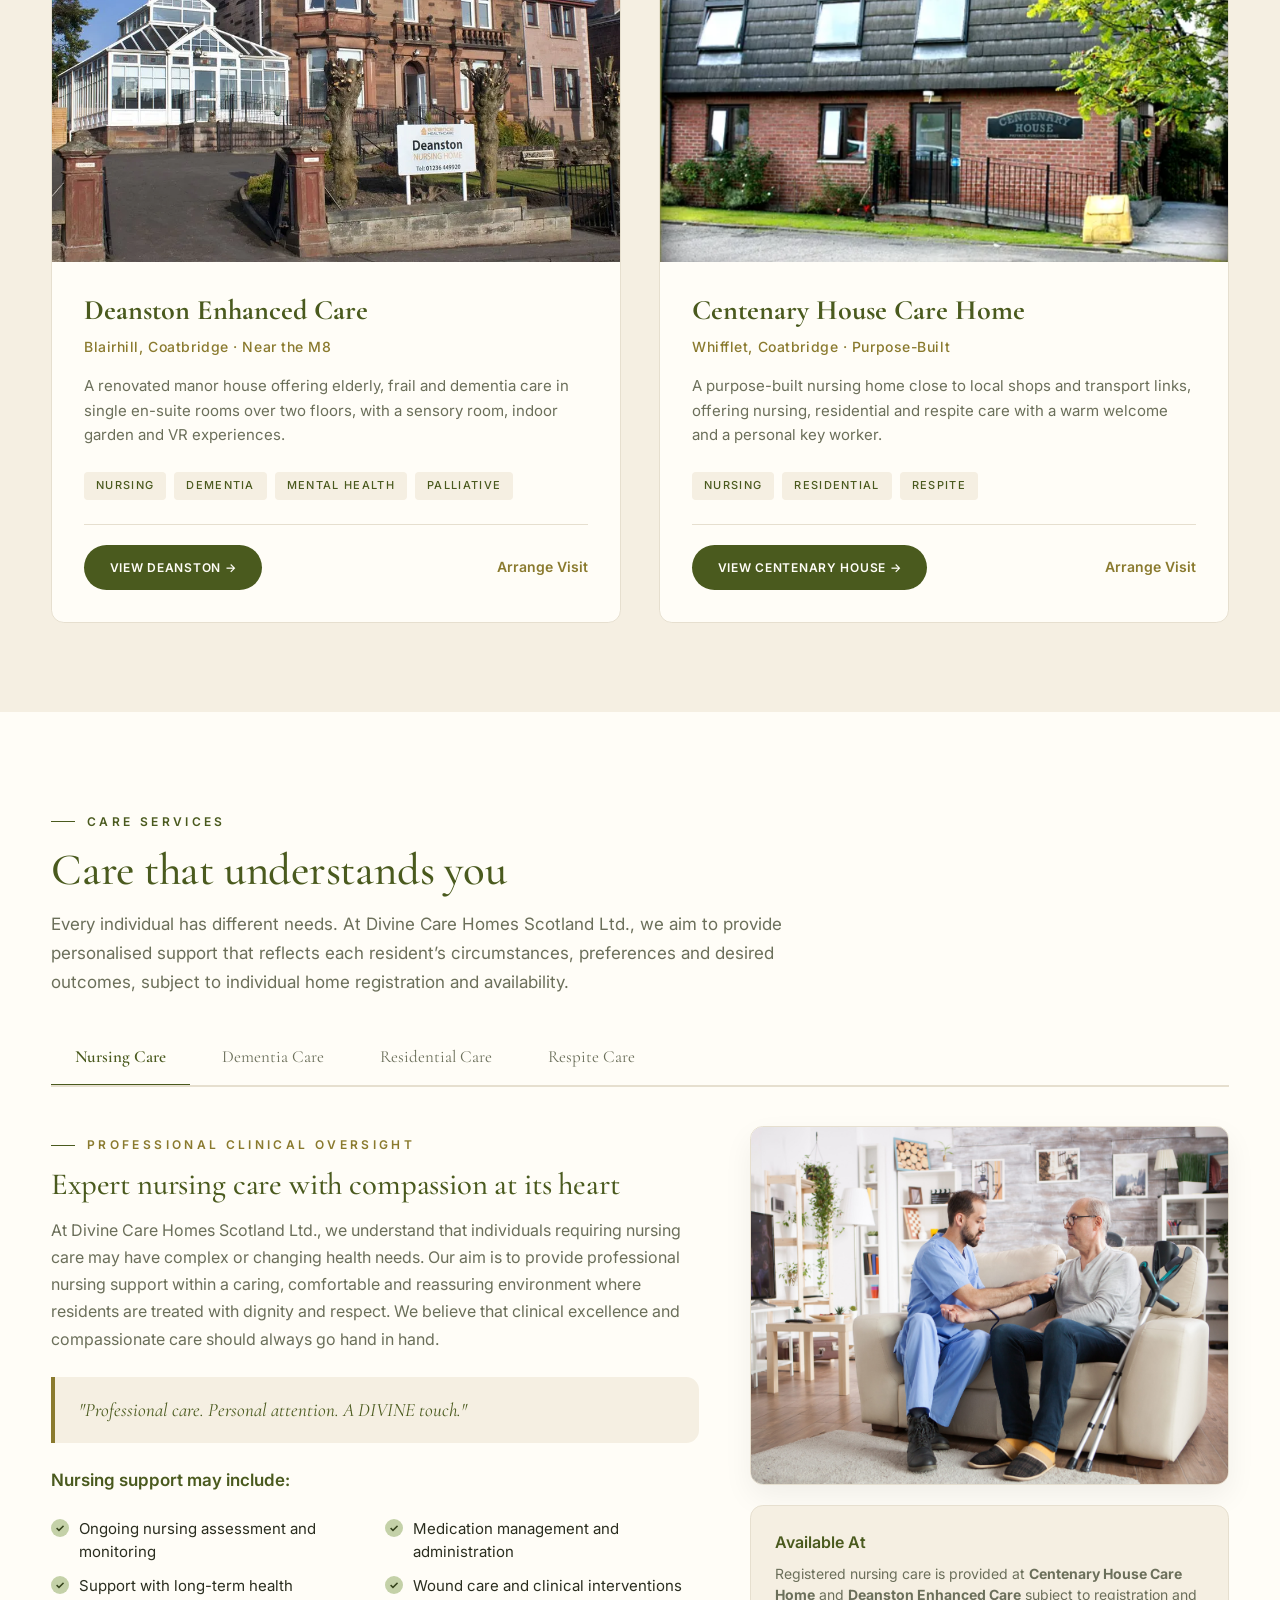
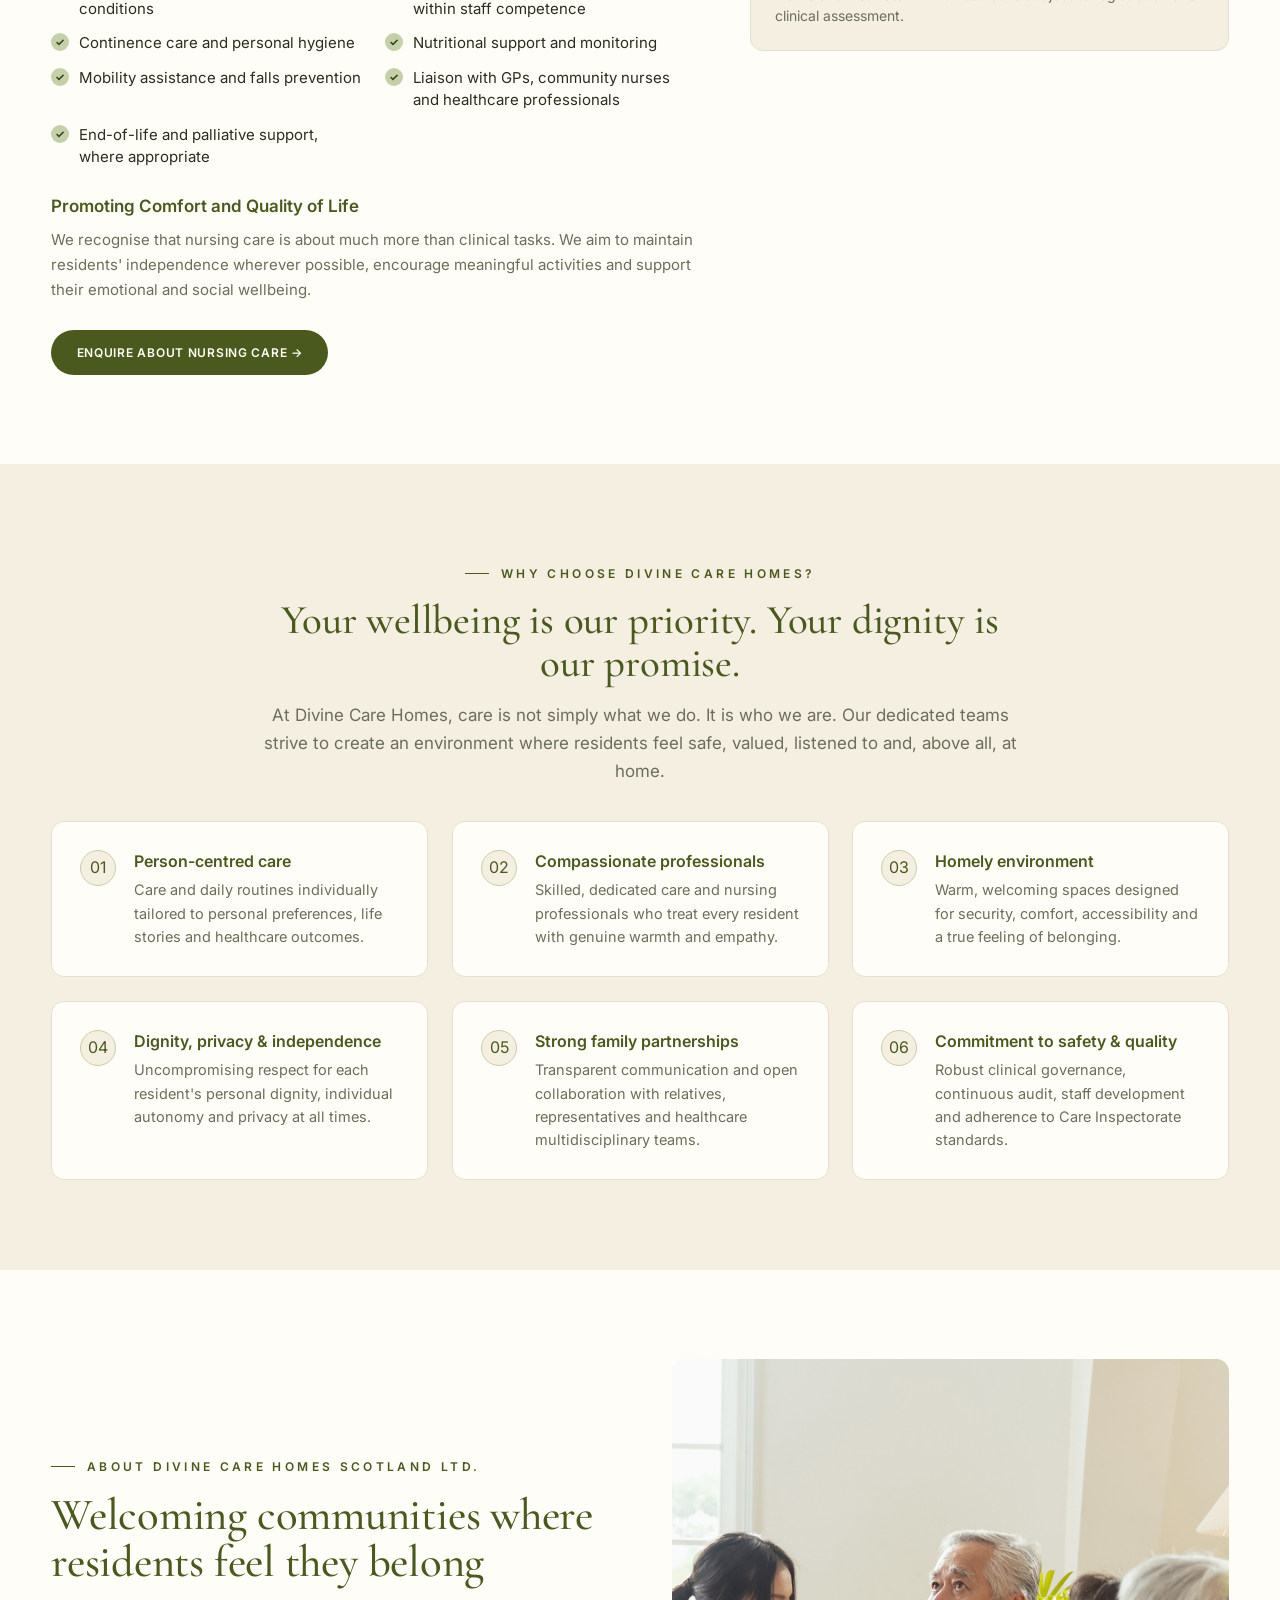
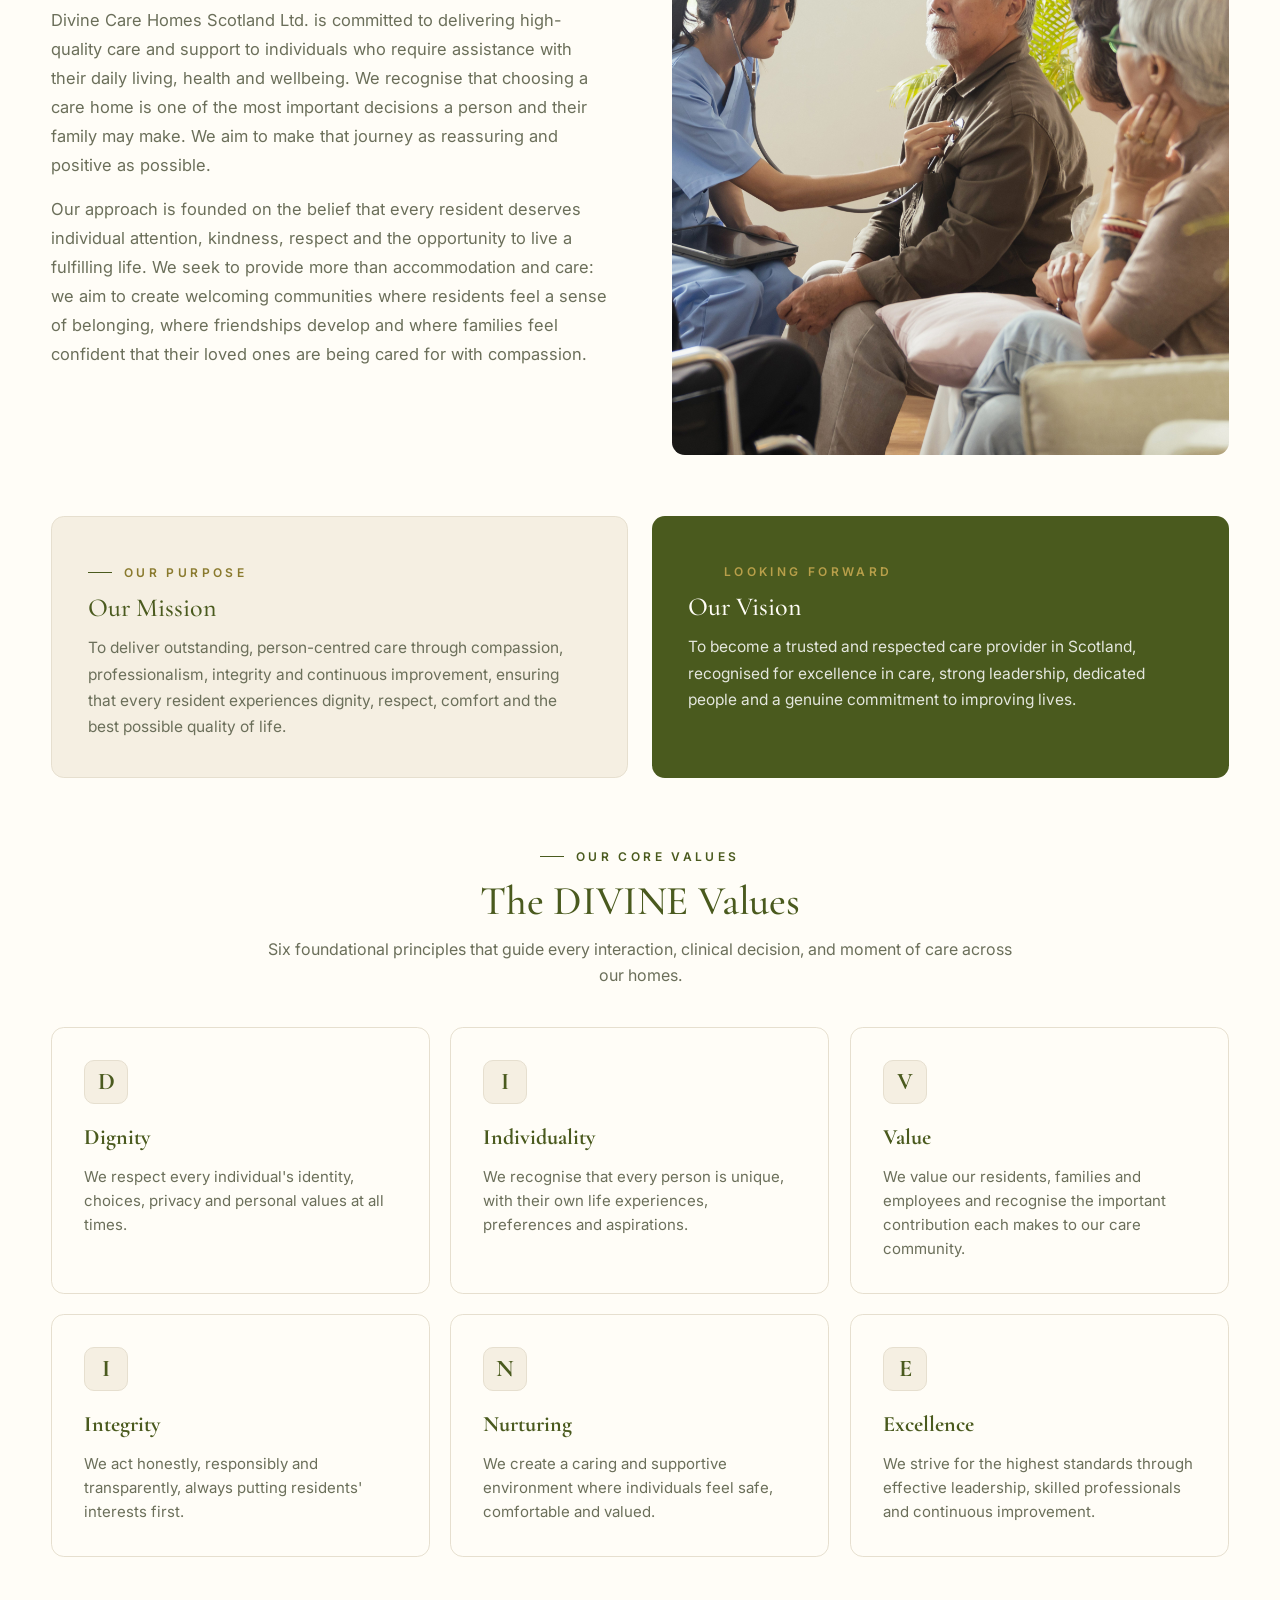
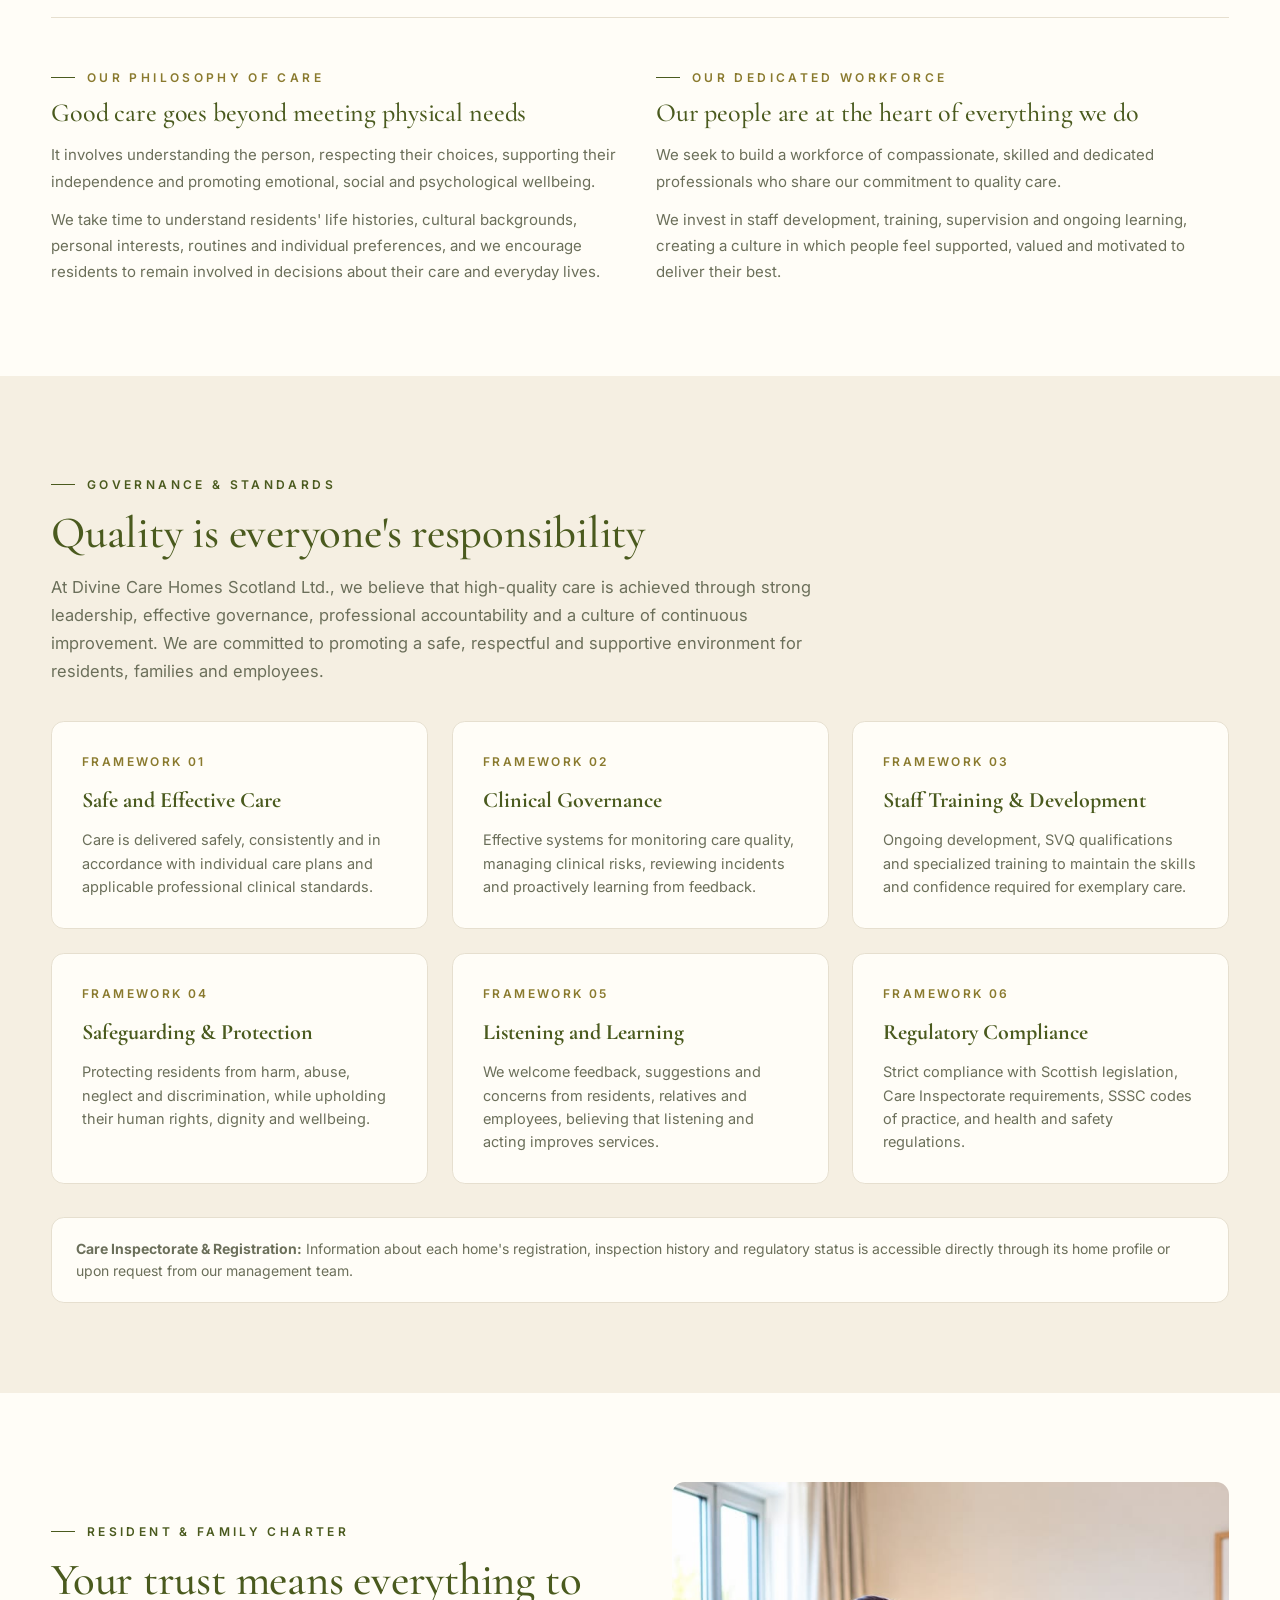
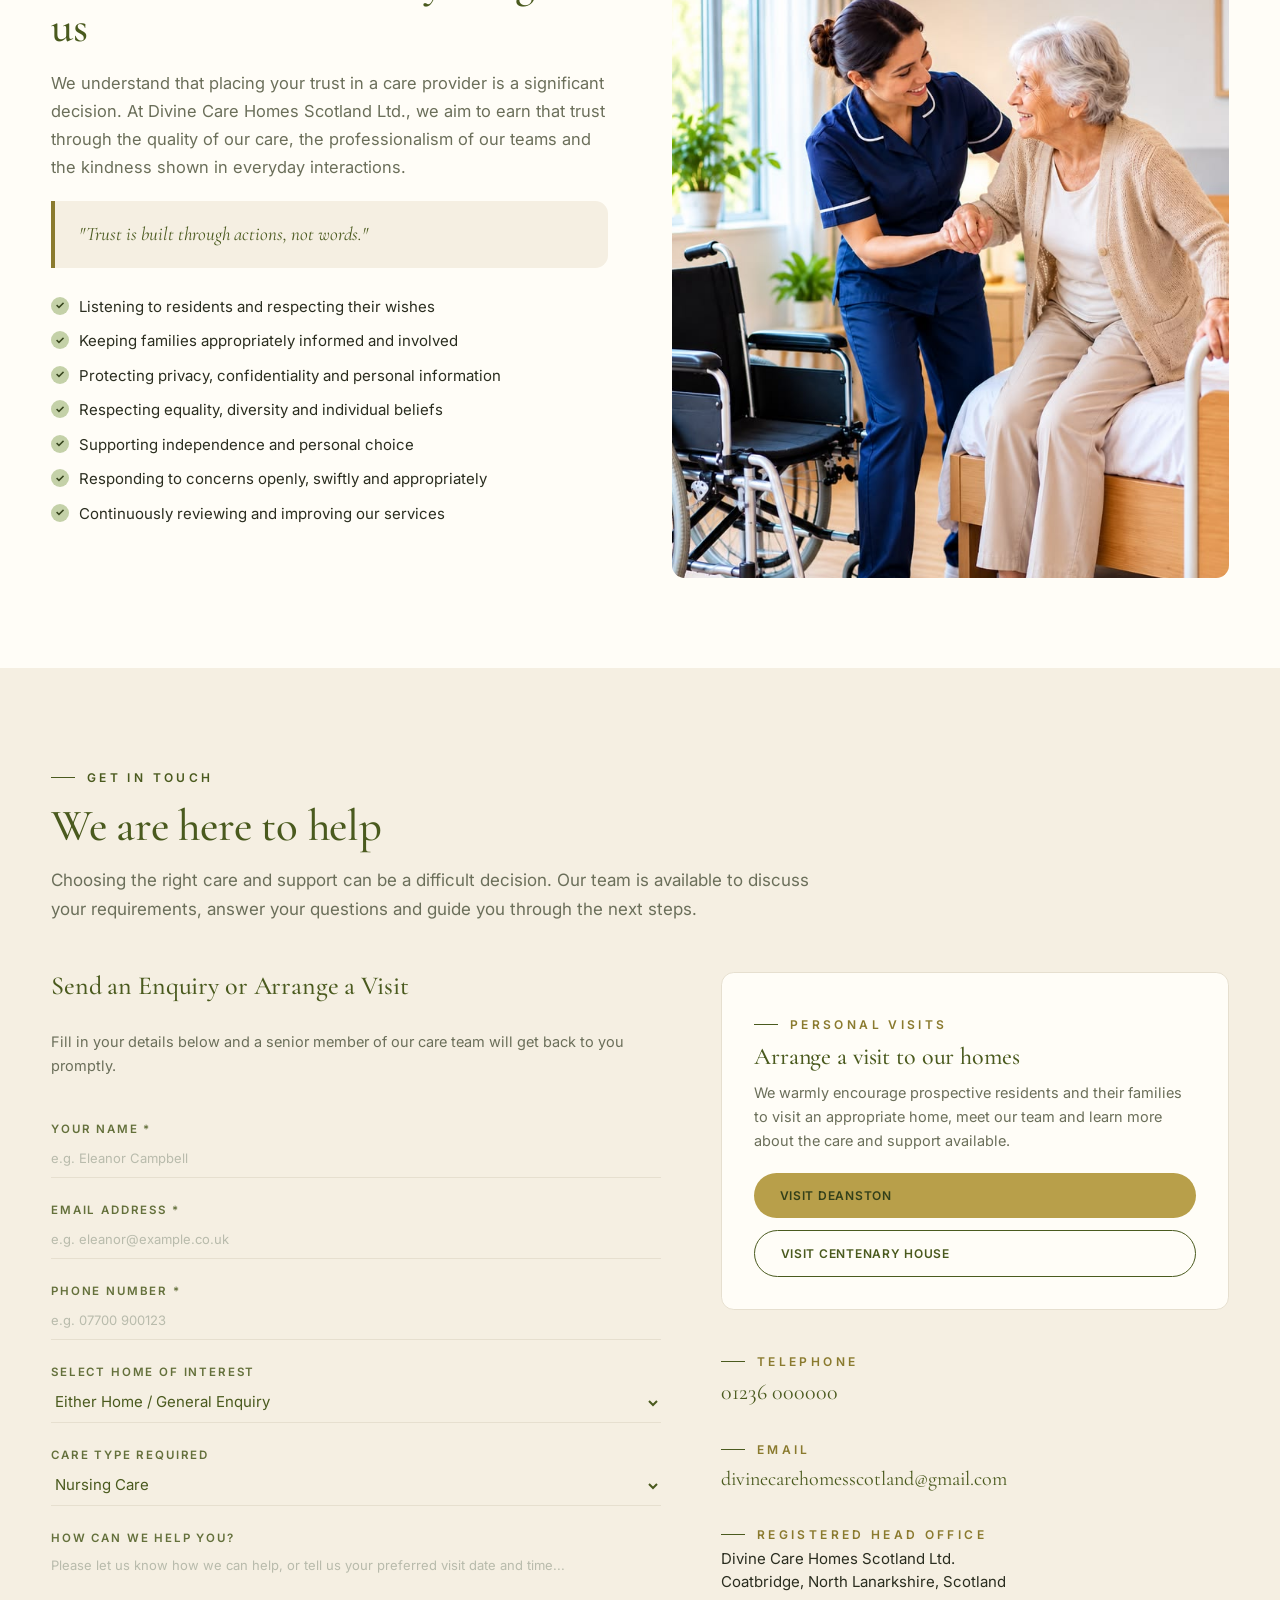
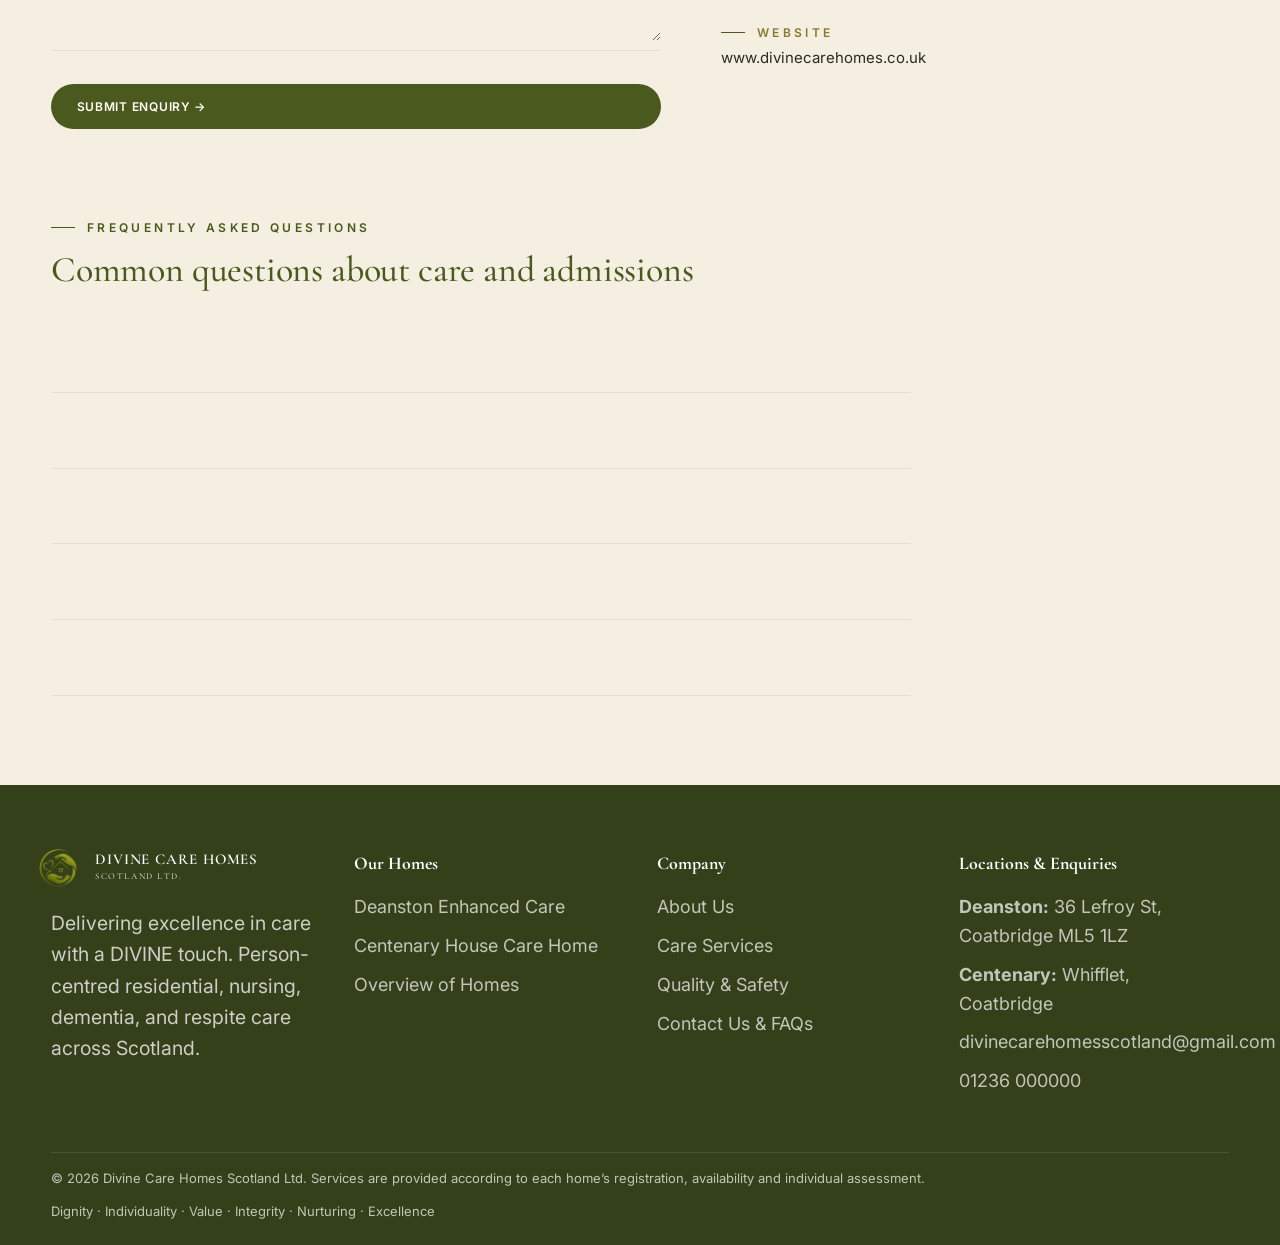
==== commit 23faecfb: "Add Divine images to their respective pages and update references" ====
--- a/index.html
+++ b/index.html
@@ -513,7 +513,7 @@
       </ul>
     </div>
     <div class="col-img reveal-right delay-1">
-      <img src="images/resident-trust-care.jpg" alt="Compassion, family trust and person-centred care at Divine Care Homes Scotland" style="border-radius:var(--radius);border:1px solid var(--line);box-shadow:0 12px 30px rgba(0,0,0,0.06);width:100%;height:auto;object-fit:cover" loading="lazy" decoding="async"/>
+      <img src="images/Divine/Home -Resident & Family Charter.jfif" alt="Resident & Family Charter - Compassion, family trust and person-centred care at Divine Care Homes Scotland" style="border-radius:var(--radius);border:1px solid var(--line);box-shadow:0 12px 30px rgba(0,0,0,0.06);width:100%;height:auto;object-fit:cover" loading="lazy" decoding="async"/>
     </div>
   </div>
 </section>
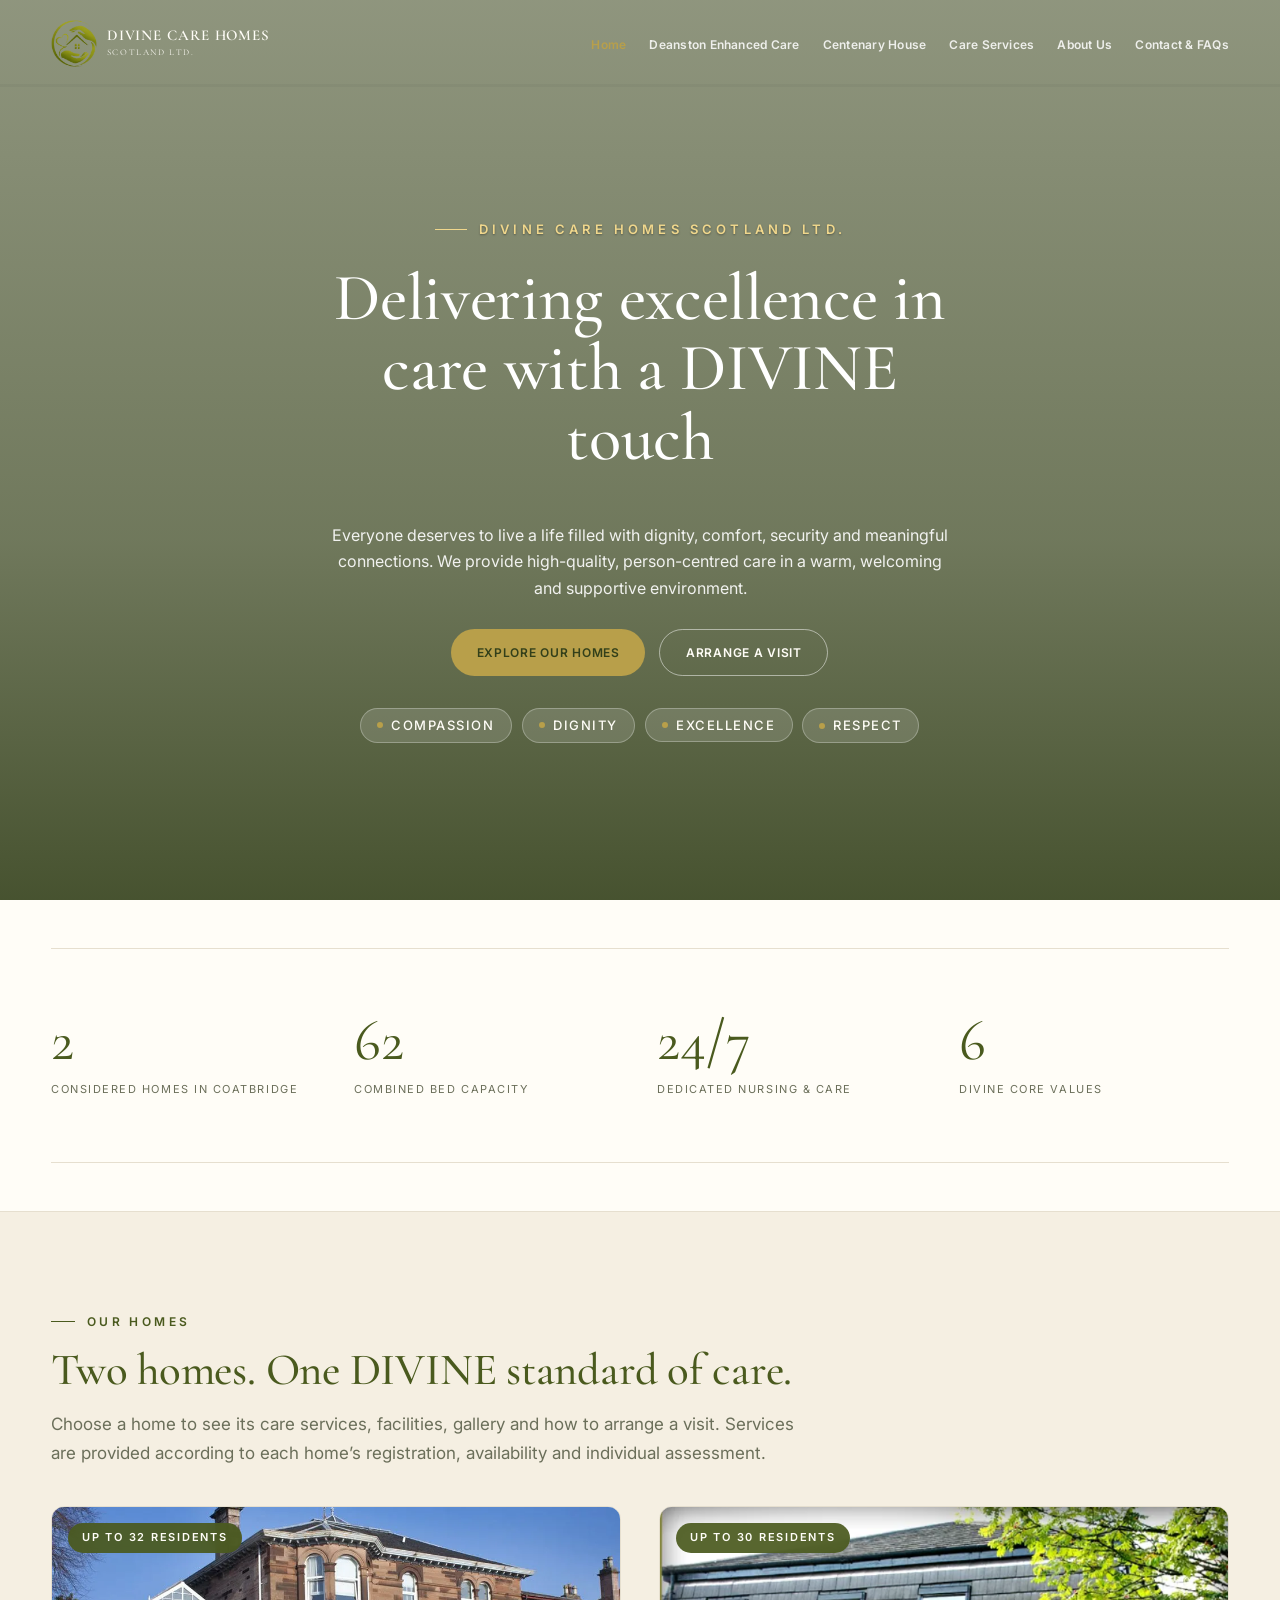
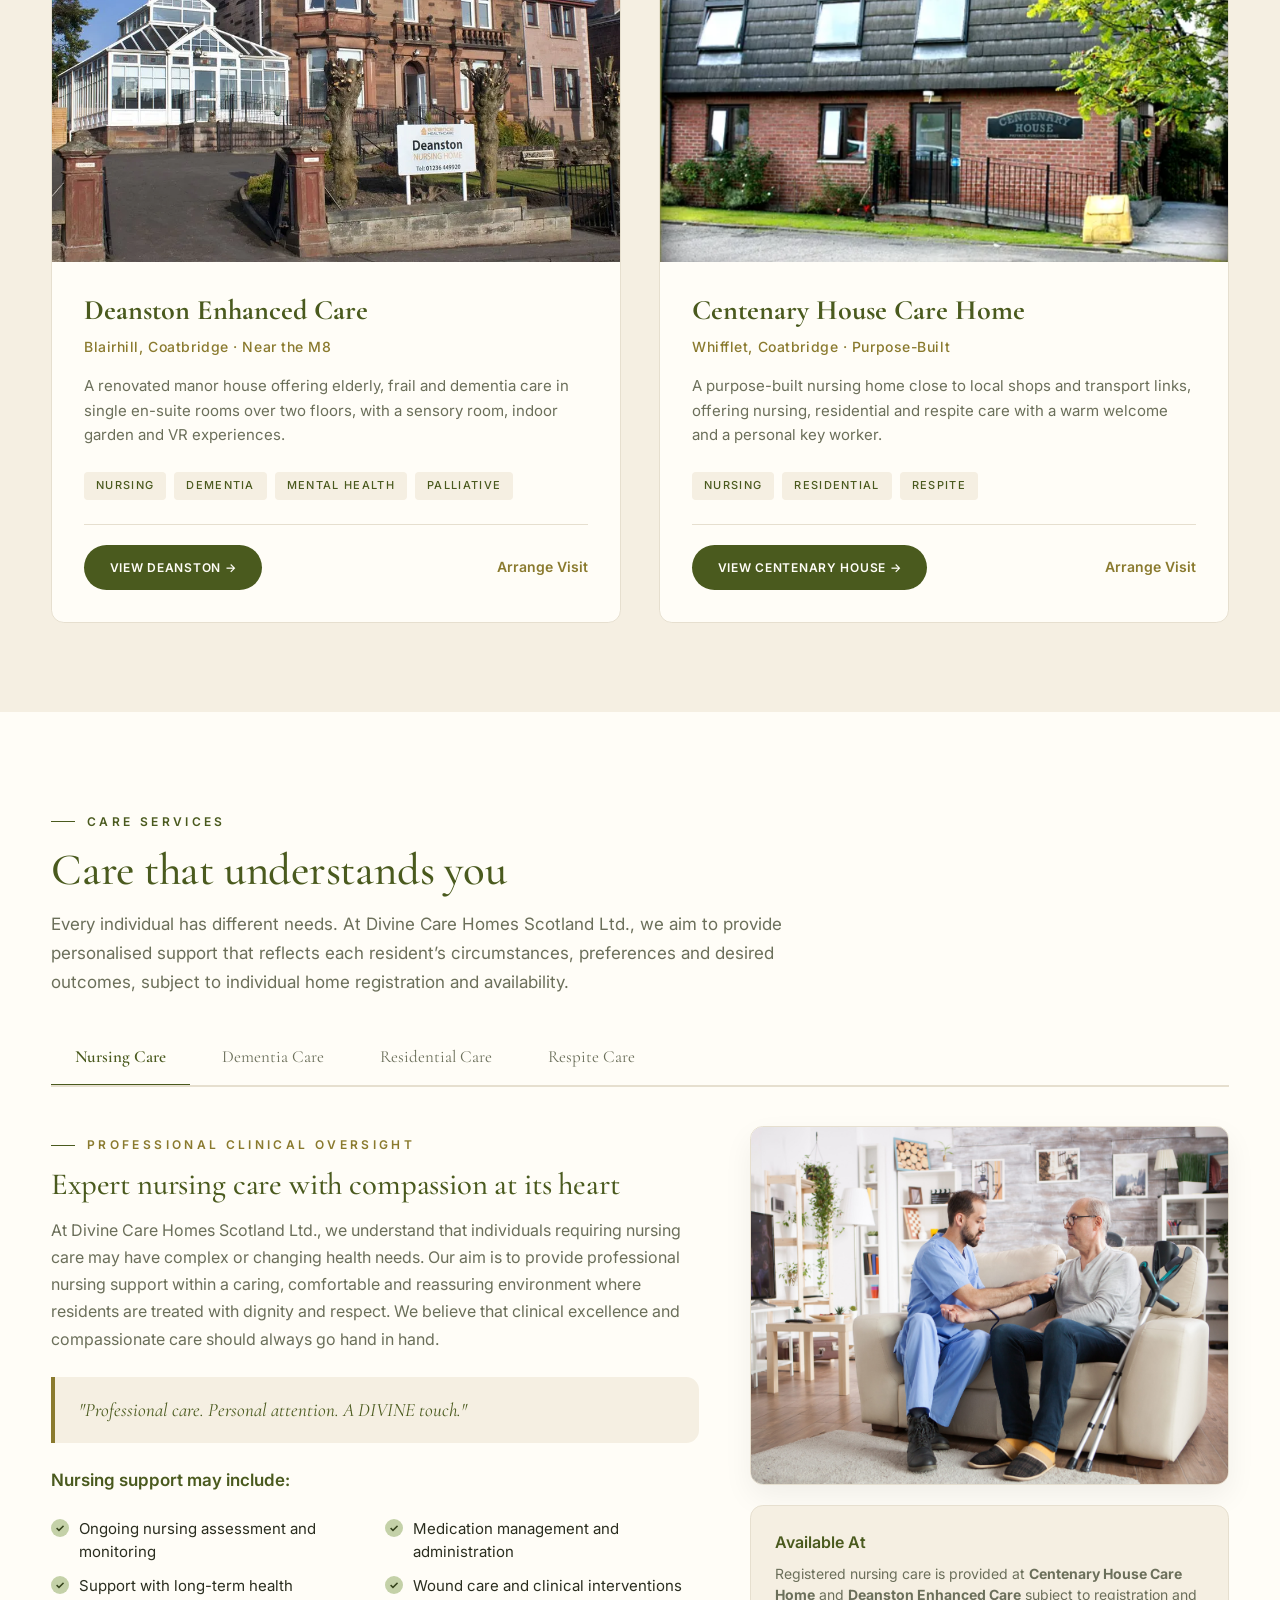
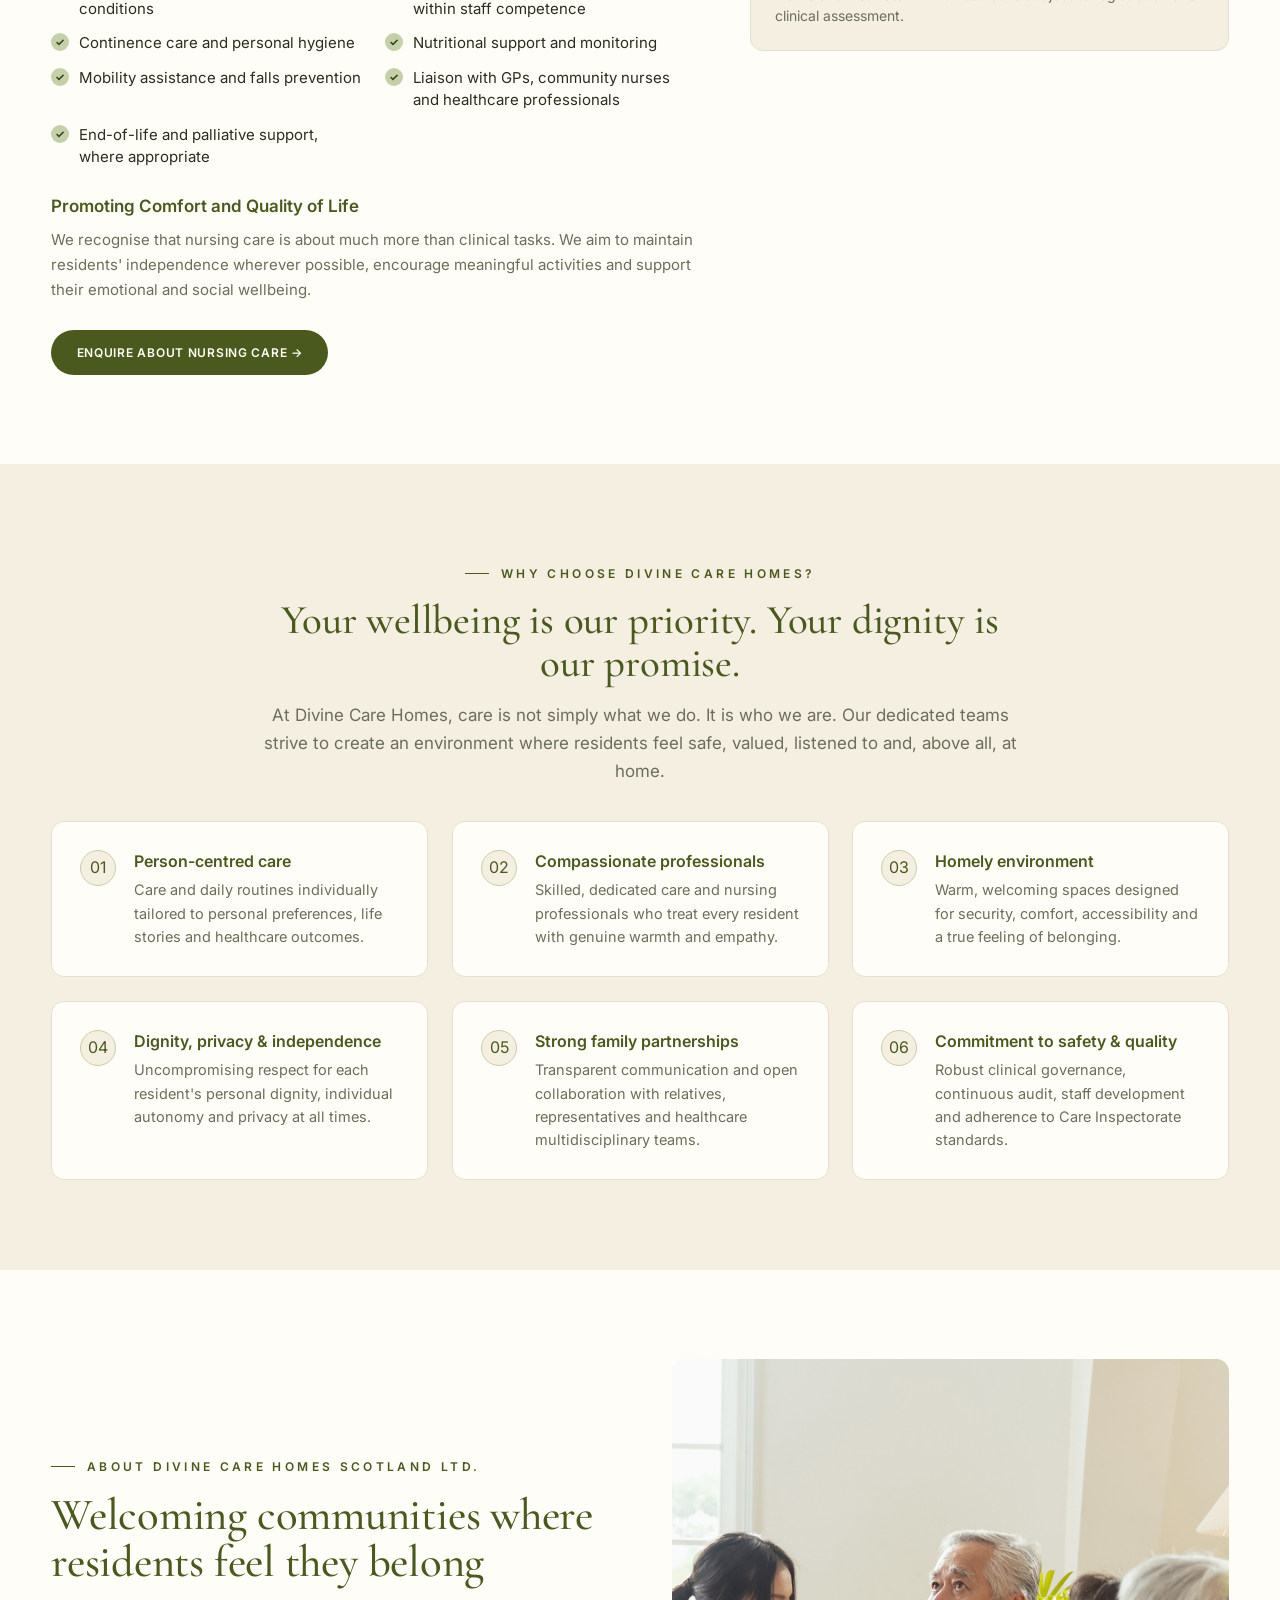
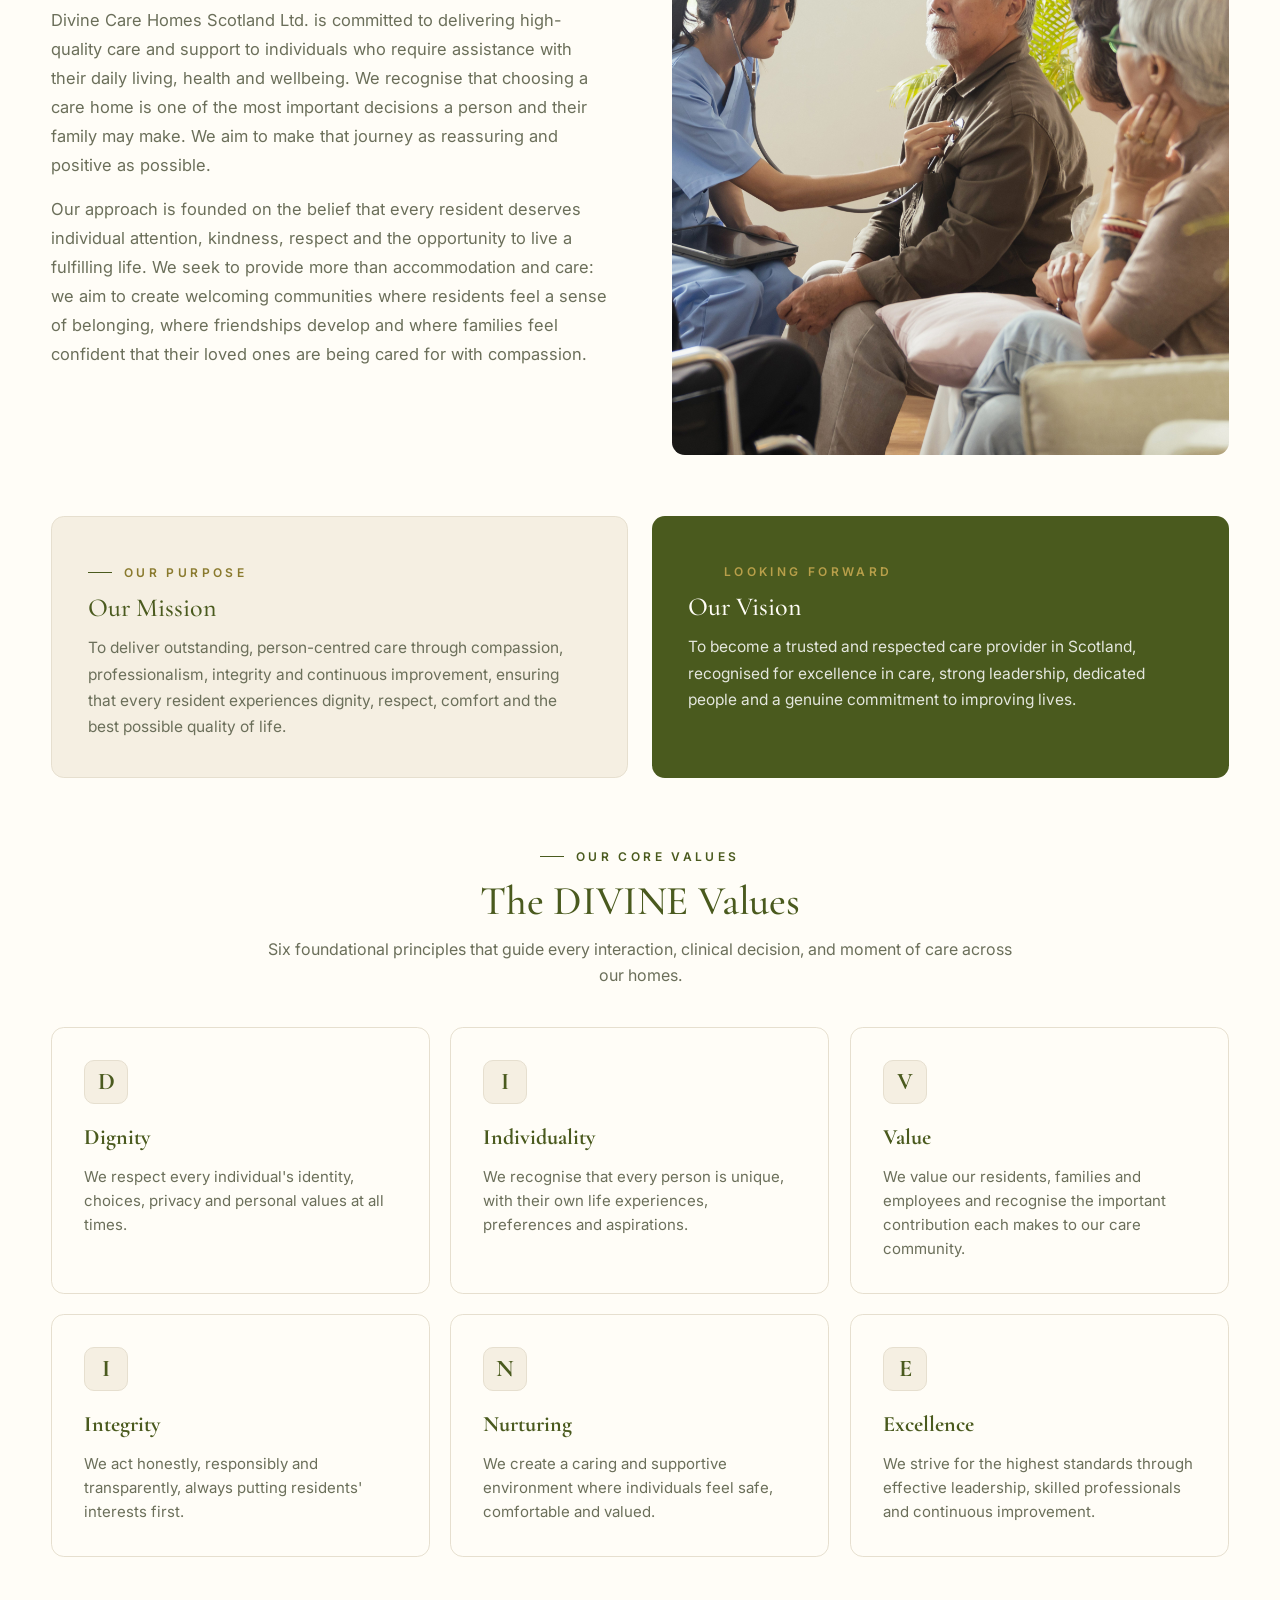
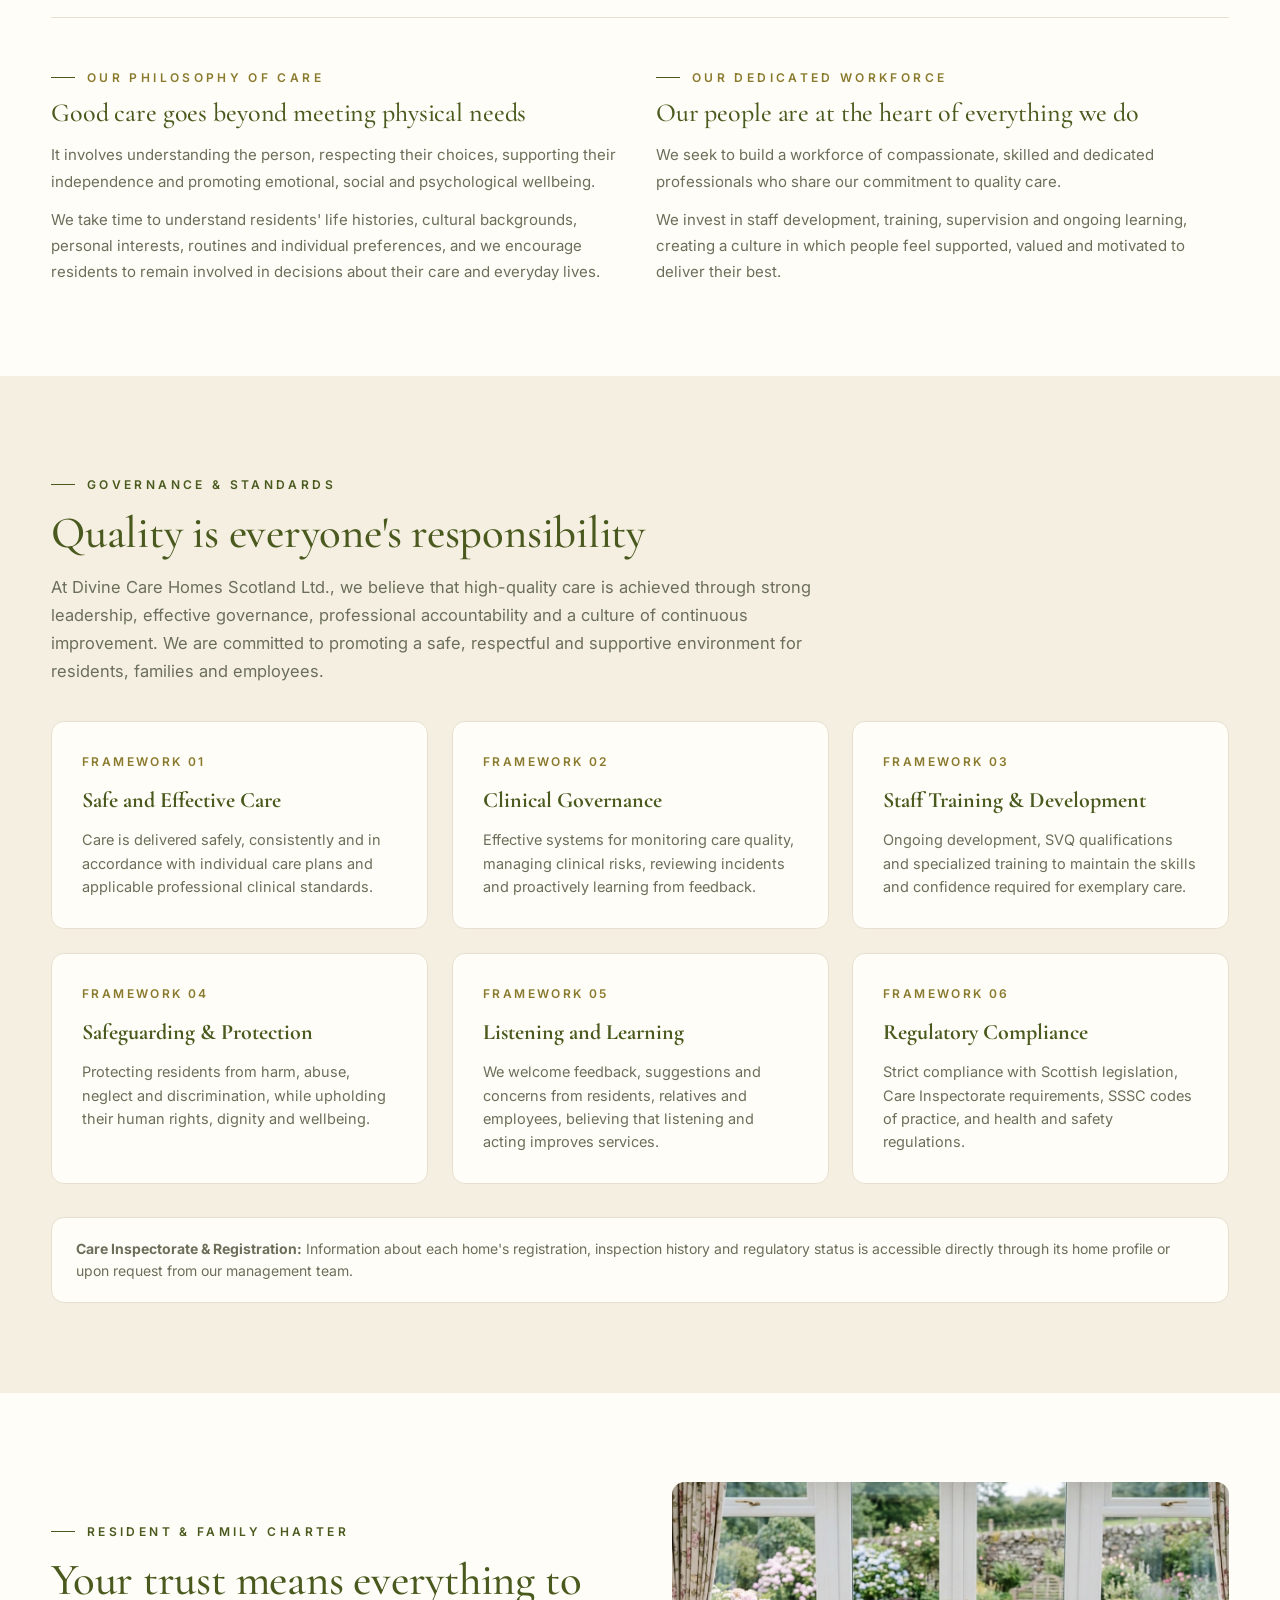
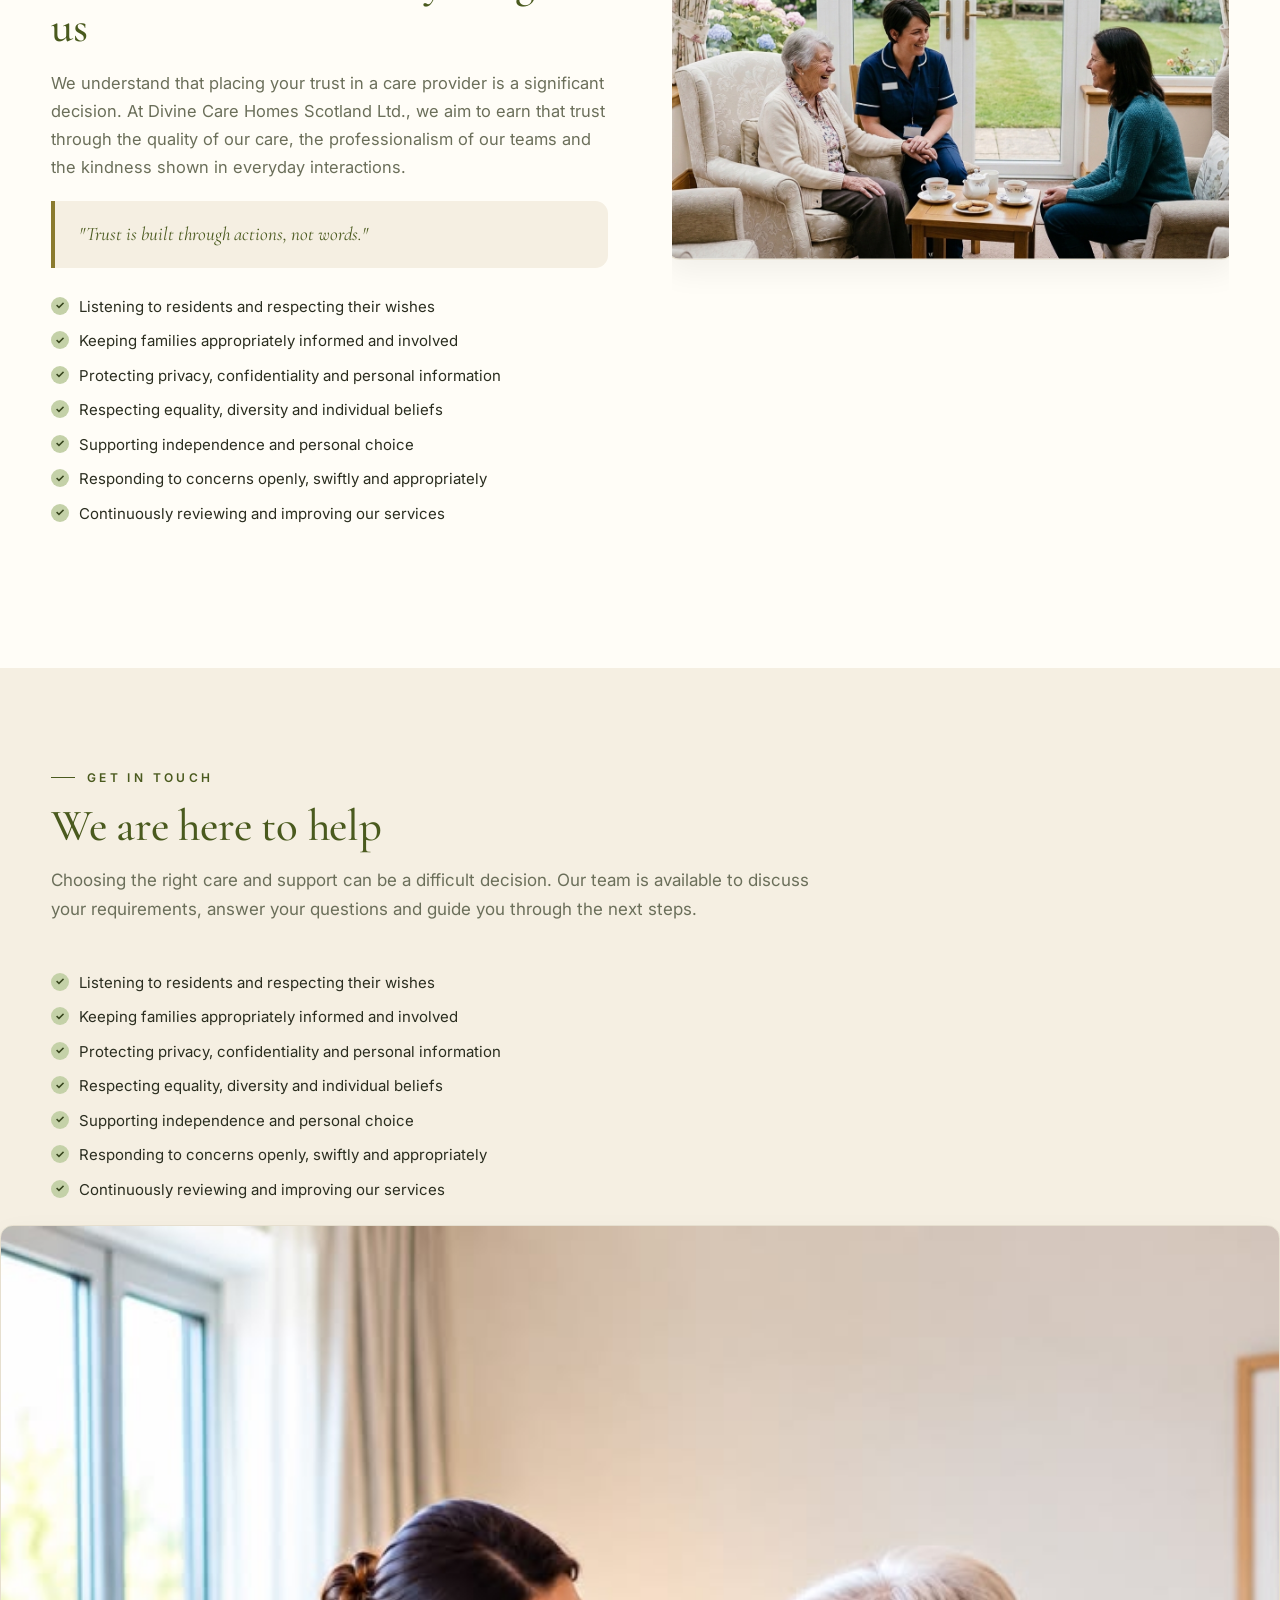
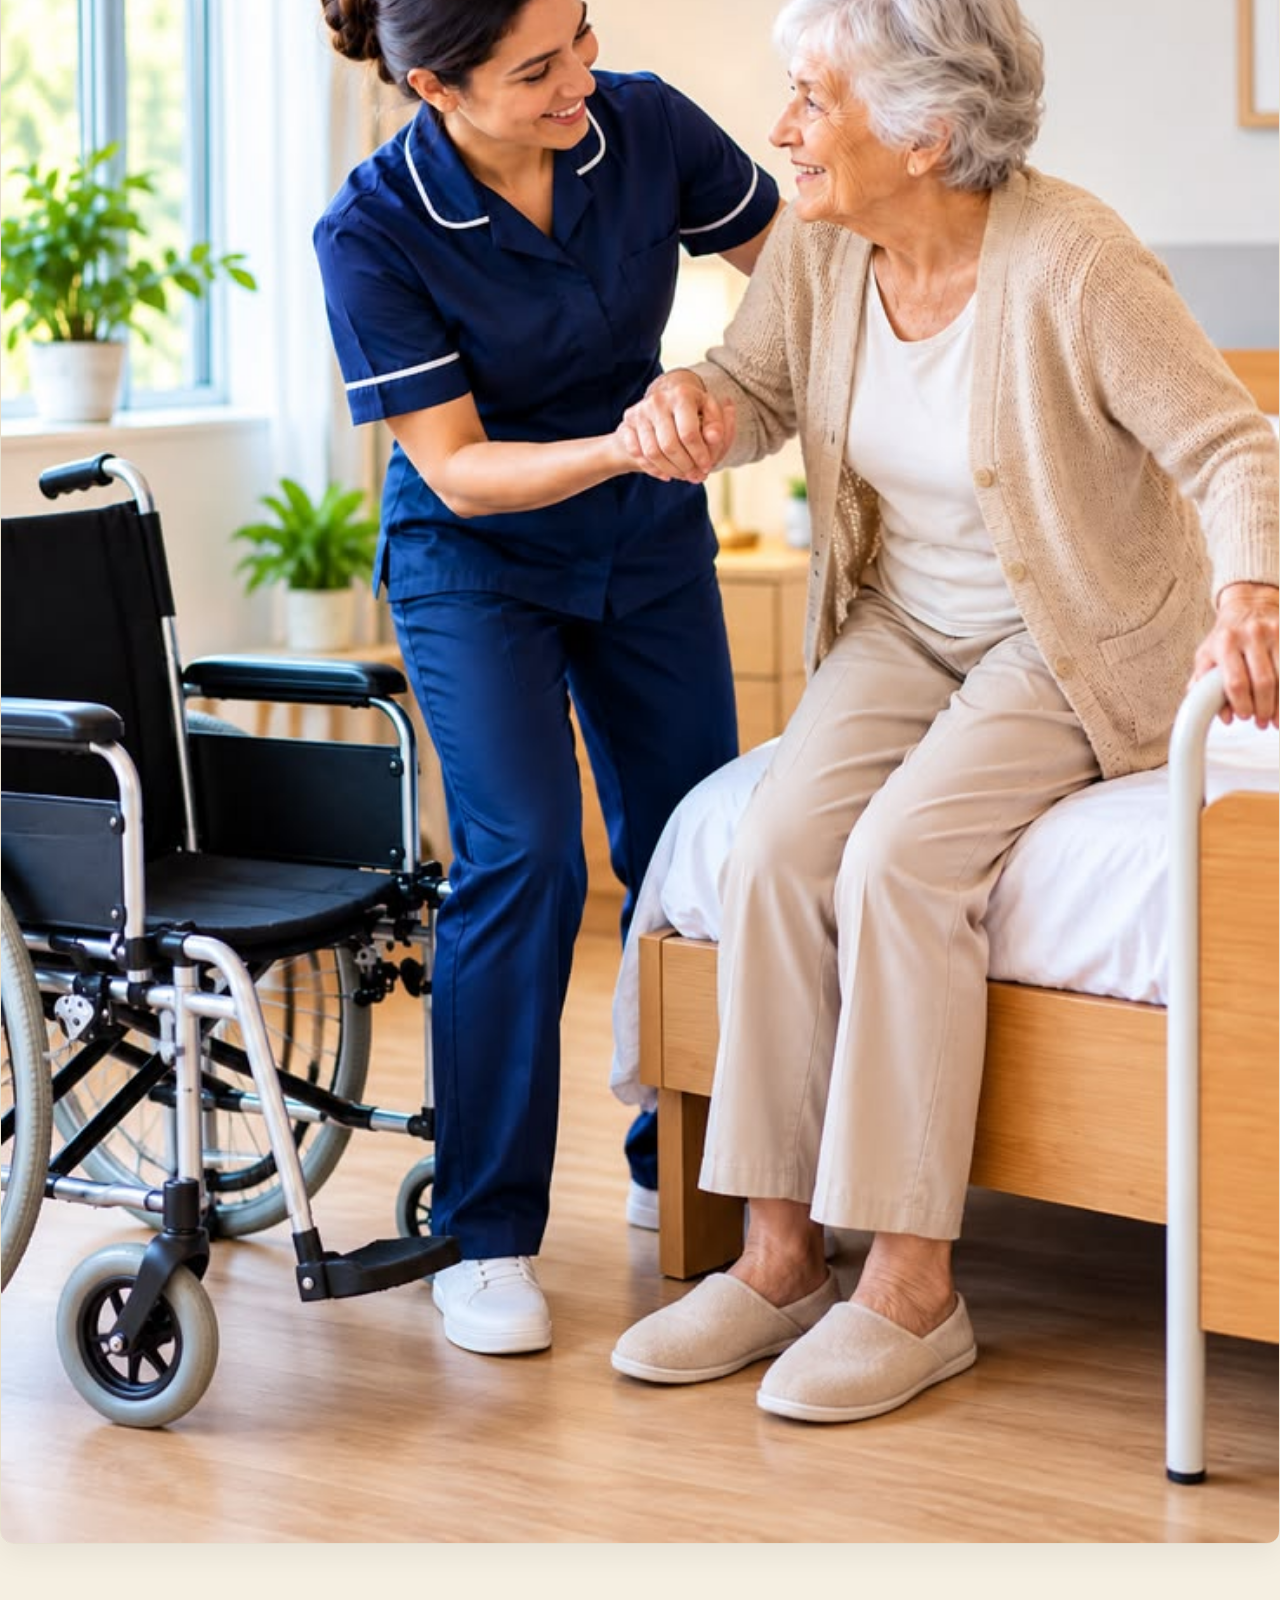
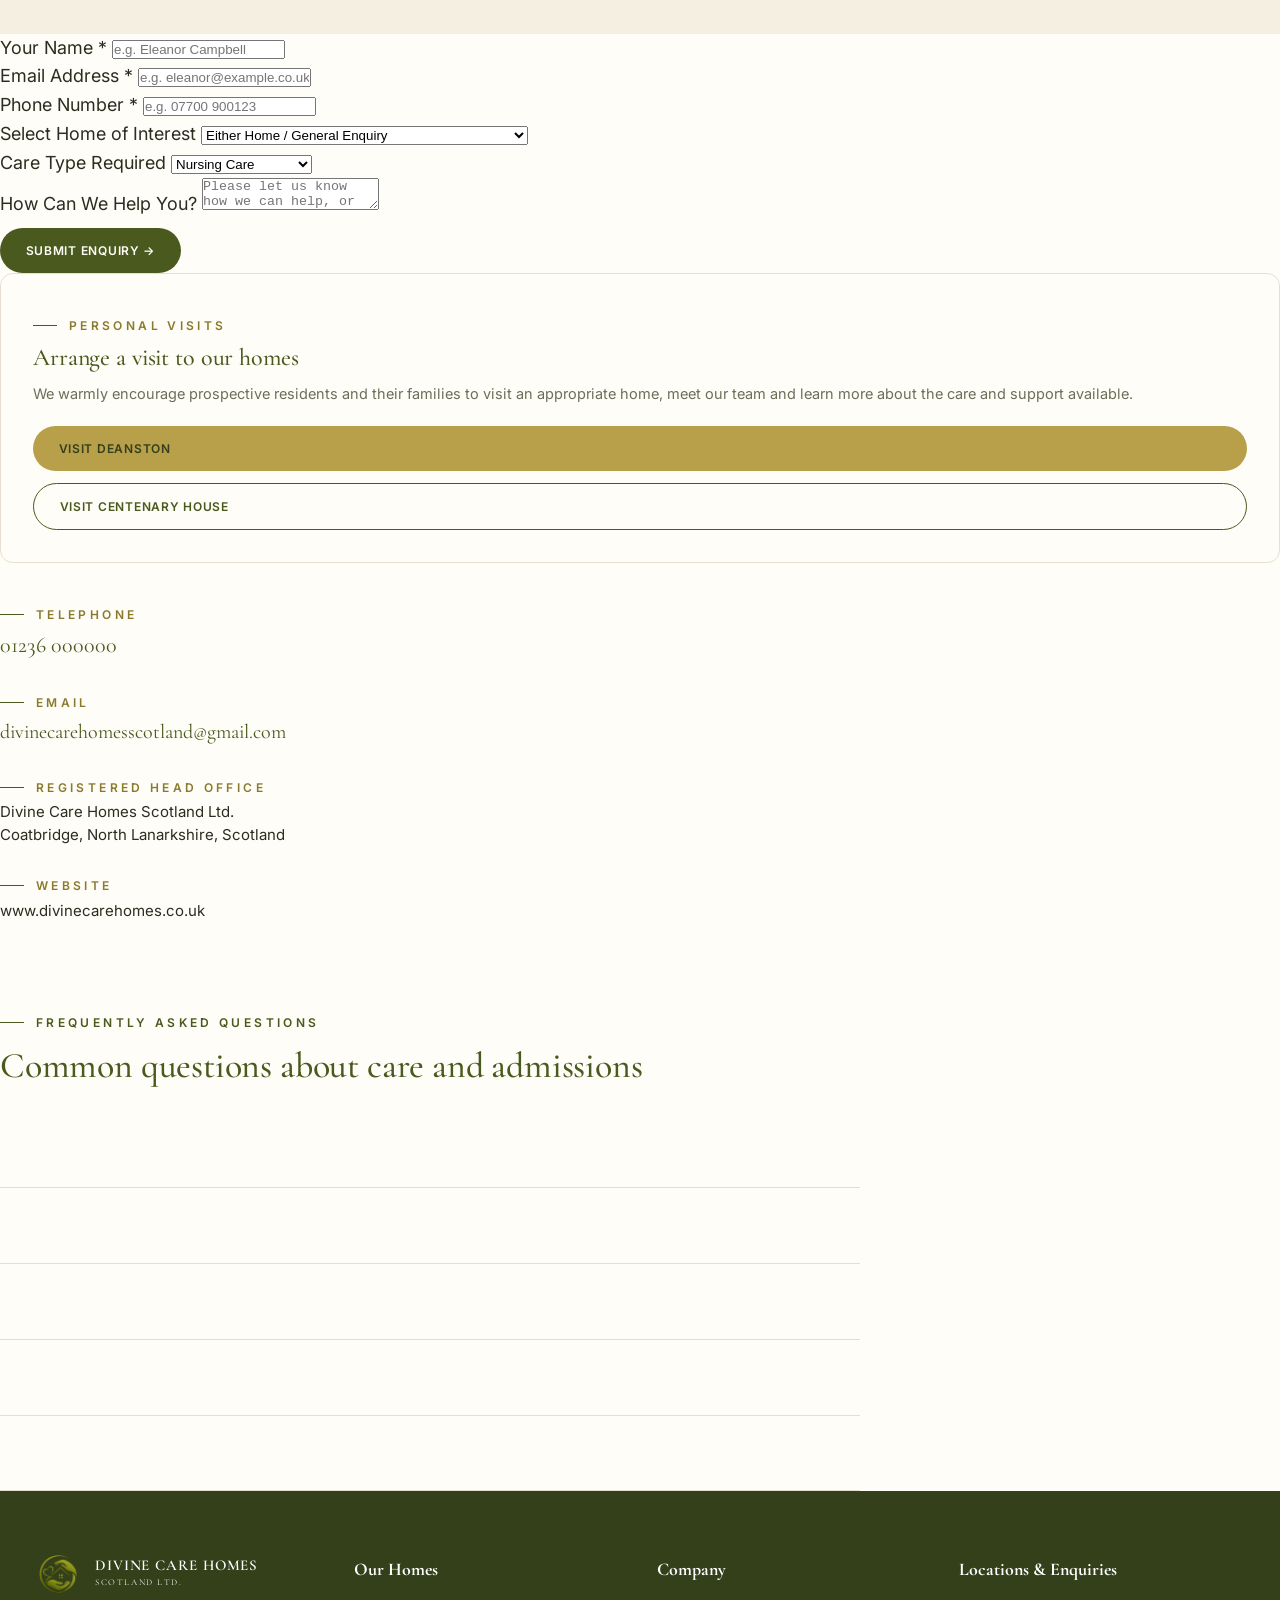
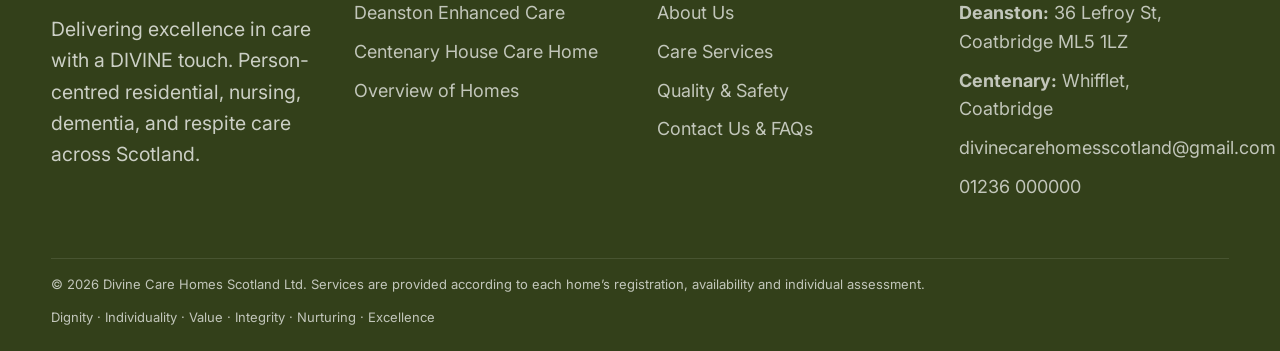
==== commit d2285da5: "added integrity testing" ====
--- a/index.html
+++ b/index.html
@@ -1,505 +1,691 @@
 <!doctype html>
 <html lang="en">
+
 <head>
-<meta charset="utf-8" />
-<meta name="viewport" content="width=device-width,initial-scale=1" />
-<title>Divine Care Homes Scotland Ltd. | Delivering excellence in care with a DIVINE touch</title>
-<meta name="description" content="Divine Care Homes Scotland Ltd. provides person-centred nursing, dementia, residential and respite care across our dedicated homes in Blairhill and Whifflet, Coatbridge." />
-<meta property="og:title" content="Divine Care Homes Scotland Ltd. | Delivering excellence in care with a DIVINE touch" />
-<meta property="og:description" content="High-quality, person-centred care in a warm, welcoming and supportive environment in Scotland." />
-<meta property="og:type" content="website" />
-<link rel="preconnect" href="https://fonts.googleapis.com">
-<link rel="preconnect" href="https://fonts.gstatic.com" crossorigin>
-<link href="https://fonts.googleapis.com/css2?family=Cormorant+Garamond:wght@400;500;600;700&family=Inter:wght@400;500;600&display=swap" rel="stylesheet">
-<link rel="icon" type="image/png" href="logo.png" />
-<link rel="stylesheet" href="styles.css?v=3" />
+  <meta charset="utf-8" />
+  <meta name="viewport" content="width=device-width,initial-scale=1" />
+  <title>Divine Care Homes Scotland Ltd. | Delivering excellence in care with a DIVINE touch</title>
+  <meta name="description"
+    content="Divine Care Homes Scotland Ltd. provides person-centred nursing, dementia, residential and respite care across our dedicated homes in Blairhill and Whifflet, Coatbridge." />
+  <meta property="og:title"
+    content="Divine Care Homes Scotland Ltd. | Delivering excellence in care with a DIVINE touch" />
+  <meta property="og:description"
+    content="High-quality, person-centred care in a warm, welcoming and supportive environment in Scotland." />
+  <meta property="og:type" content="website" />
+  <link rel="preconnect" href="https://fonts.googleapis.com">
+  <link rel="preconnect" href="https://fonts.gstatic.com" crossorigin>
+  <link
+    href="https://fonts.googleapis.com/css2?family=Cormorant+Garamond:wght@400;500;600;700&family=Inter:wght@400;500;600&display=swap"
+    rel="stylesheet">
+  <link rel="icon" type="image/png" href="logo.png" />
+  <link rel="stylesheet" href="styles.css?v=3" />
 </head>
+
 <body data-page="home">
-<div id="site-header" data-variant="dark"></div>
-
-<!-- HERO SECTION -->
-<section class="hero" id="top">
-  <div class="hero-bg">
-    <video class="hero-video" src="homehero.mp4" autoplay loop muted playsinline></video>
-    <img class="hero-img-mobile" src="images/hands.jpg" alt="Compassionate Care in Scotland" fetchpriority="high" decoding="async"/>
-  </div>
-  <div class="container hero-inner">
-    <span class="eyebrow reveal" style="color:var(--gold)">Divine Care Homes Scotland Ltd.</span>
-    <h1 class="display reveal delay-1" style="font-size:clamp(36px,5.2vw,72px);max-width:20ch">Delivering excellence in care with a DIVINE touch</h1>
-    <p class="reveal delay-2" style="max-width:62ch;font-size:clamp(16px,1.2vw,20px);line-height:1.65;margin-top:16px">Everyone deserves to live a life filled with dignity, comfort, security and meaningful connections. We provide high-quality, person-centred care in a warm, welcoming and supportive environment.</p>
-    <div class="hero-actions reveal delay-3" style="margin-top:28px">
-      <a class="btn" href="#our-homes">Explore our homes</a>
-      <a class="btn ghost" href="#contact">Arrange a visit</a>
-    </div>
-    <div class="hero-tags reveal delay-3">
-      <span class="hero-tag">Compassion</span>
-      <span class="hero-tag">Dignity</span>
-      <span class="hero-tag">Excellence</span>
-      <span class="hero-tag">Respect</span>
-    </div>
-  </div>
-</section>
-
-<!-- STATS / ASSURANCE STRIP -->
-<section class="section" style="padding:48px 0;border-bottom:1px solid var(--line)">
-  <div class="container">
-    <div class="stats">
-      <div class="stat reveal"><div class="num" data-target="2">0</div><div class="lbl">Considered Homes in Coatbridge</div></div>
-      <div class="stat reveal delay-1"><div class="num" data-target="62">0</div><div class="lbl">Combined Bed Capacity</div></div>
-      <div class="stat reveal delay-2"><div class="num" data-target="24" data-suffix="/7">0</div><div class="lbl">Dedicated Nursing & Care</div></div>
-      <div class="stat reveal delay-3"><div class="num" data-target="6">0</div><div class="lbl">DIVINE Core Values</div></div>
-    </div>
-  </div>
-</section>
-
-<!-- OUR HOMES SECTION -->
-<section class="section cream" id="our-homes">
-  <div class="container">
-    <div style="max-width:760px">
-      <span class="eyebrow reveal">Our Homes</span>
-      <h2 class="display reveal delay-1" style="color:var(--navy);font-size:clamp(32px,3.5vw,52px);margin:16px 0 16px">Two homes. One DIVINE standard of care.</h2>
-      <p class="muted reveal delay-2" style="font-size:17px;line-height:1.7">Choose a home to see its care services, facilities, gallery and how to arrange a visit. Services are provided according to each home’s registration, availability and individual assessment.</p>
-    </div>
-
-    <div class="home-showcase-grid">
-      <!-- DEANSTON ENHANCED CARE -->
-      <article class="home-card reveal">
-        <div class="home-card-media">
-          <img src="images/Deanston Care Home (1).png" alt="Deanston Enhanced Care Blairhill" loading="lazy" decoding="async"/>
-          <span class="home-badge">Up to 32 Residents</span>
-        </div>
-        <div class="home-card-body">
-          <h3>Deanston Enhanced Care</h3>
-          <div class="home-card-sub">Blairhill, Coatbridge · Near the M8</div>
-          <p>A renovated manor house offering elderly, frail and dementia care in single en-suite rooms over two floors, with a sensory room, indoor garden and VR experiences.</p>
-          <div class="home-card-tags">
-            <span class="home-tag-pill">Nursing</span>
-            <span class="home-tag-pill">Dementia</span>
-            <span class="home-tag-pill">Mental Health</span>
-            <span class="home-tag-pill">Palliative</span>
-          </div>
-          <div class="home-card-actions">
-            <a href="deanston.html" class="btn dark">View Deanston →</a>
-            <a href="deanston.html#visit" style="font-size:14px;color:var(--gold);font-weight:600">Arrange Visit</a>
-          </div>
-        </div>
-      </article>
-
-      <!-- CENTENARY HOUSE CARE HOME -->
-      <article class="home-card reveal delay-1">
-        <div class="home-card-media">
-          <img src="images/cenetary house.png" alt="Centenary House Care Home Whifflet" loading="lazy" decoding="async"/>
-          <span class="home-badge">Up to 30 Residents</span>
-        </div>
-        <div class="home-card-body">
-          <h3>Centenary House Care Home</h3>
-          <div class="home-card-sub">Whifflet, Coatbridge · Purpose-Built</div>
-          <p>A purpose-built nursing home close to local shops and transport links, offering nursing, residential and respite care with a warm welcome and a personal key worker.</p>
-          <div class="home-card-tags">
-            <span class="home-tag-pill">Nursing</span>
-            <span class="home-tag-pill">Residential</span>
-            <span class="home-tag-pill">Respite</span>
-          </div>
-          <div class="home-card-actions">
-            <a href="centenary.html" class="btn dark">View Centenary House →</a>
-            <a href="centenary.html#visit" style="font-size:14px;color:var(--gold);font-weight:600">Arrange Visit</a>
-          </div>
-        </div>
-      </article>
-    </div>
-  </div>
-</section>
-
-<!-- CARE SERVICES SECTION WITH INTERACTIVE TABS -->
-<section class="section" id="care-services">
-  <div class="container">
-    <div style="max-width:760px">
-      <span class="eyebrow reveal">Care Services</span>
-      <h2 class="display reveal delay-1" style="color:var(--navy);font-size:clamp(32px,3.5vw,52px);margin:16px 0 16px">Care that understands you</h2>
-      <p class="muted reveal delay-2" style="font-size:17px;line-height:1.7">Every individual has different needs. At Divine Care Homes Scotland Ltd., we aim to provide personalised support that reflects each resident’s circumstances, preferences and desired outcomes, subject to individual home registration and availability.</p>
-    </div>
-
-    <div class="care-tabs-container reveal delay-2">
-      <div class="care-tabs-nav" role="tablist">
-        <button class="care-tab-btn active" data-tab="nursing" role="tab" aria-selected="true">Nursing Care</button>
-        <button class="care-tab-btn" data-tab="dementia" role="tab" aria-selected="false">Dementia Care</button>
-        <button class="care-tab-btn" data-tab="residential" role="tab" aria-selected="false">Residential Care</button>
-        <button class="care-tab-btn" data-tab="respite" role="tab" aria-selected="false">Respite Care</button>
-      </div>
-
-      <!-- TAB 1: NURSING CARE -->
-      <div class="care-tab-pane active" data-pane="nursing" role="tabpanel">
-        <div class="care-tab-content-grid">
+  <div id="site-header" data-variant="dark"></div>
+
+  <!-- HERO SECTION -->
+  <section class="hero" id="top">
+    <div class="hero-bg">
+      <video class="hero-video" src="homehero.mp4" autoplay loop muted playsinline></video>
+      <img class="hero-img-mobile" src="images/hands.jpg" alt="Compassionate Care in Scotland" fetchpriority="high"
+        decoding="async" />
+    </div>
+    <div class="container hero-inner">
+      <span class="eyebrow reveal" style="color:var(--gold)">Divine Care Homes Scotland Ltd.</span>
+      <h1 class="display reveal delay-1" style="font-size:clamp(36px,5.2vw,72px);max-width:20ch">Delivering excellence
+        in care with a DIVINE touch</h1>
+      <p class="reveal delay-2"
+        style="max-width:62ch;font-size:clamp(16px,1.2vw,20px);line-height:1.65;margin-top:16px">Everyone deserves to
+        live a life filled with dignity, comfort, security and meaningful connections. We provide high-quality,
+        person-centred care in a warm, welcoming and supportive environment.</p>
+      <div class="hero-actions reveal delay-3" style="margin-top:28px">
+        <a class="btn" href="#our-homes">Explore our homes</a>
+        <a class="btn ghost" href="#contact">Arrange a visit</a>
+      </div>
+      <div class="hero-tags reveal delay-3">
+        <span class="hero-tag">Compassion</span>
+        <span class="hero-tag">Dignity</span>
+        <span class="hero-tag">Excellence</span>
+        <span class="hero-tag">Respect</span>
+      </div>
+    </div>
+  </section>
+
+  <!-- STATS / ASSURANCE STRIP -->
+  <section class="section" style="padding:48px 0;border-bottom:1px solid var(--line)">
+    <div class="container">
+      <div class="stats">
+        <div class="stat reveal">
+          <div class="num" data-target="2">0</div>
+          <div class="lbl">Considered Homes in Coatbridge</div>
+        </div>
+        <div class="stat reveal delay-1">
+          <div class="num" data-target="62">0</div>
+          <div class="lbl">Combined Bed Capacity</div>
+        </div>
+        <div class="stat reveal delay-2">
+          <div class="num" data-target="24" data-suffix="/7">0</div>
+          <div class="lbl">Dedicated Nursing & Care</div>
+        </div>
+        <div class="stat reveal delay-3">
+          <div class="num" data-target="6">0</div>
+          <div class="lbl">DIVINE Core Values</div>
+        </div>
+      </div>
+    </div>
+  </section>
+
+  <!-- OUR HOMES SECTION -->
+  <section class="section cream" id="our-homes">
+    <div class="container">
+      <div style="max-width:760px">
+        <span class="eyebrow reveal">Our Homes</span>
+        <h2 class="display reveal delay-1"
+          style="color:var(--navy);font-size:clamp(32px,3.5vw,52px);margin:16px 0 16px">Two homes. One DIVINE standard
+          of care.</h2>
+        <p class="muted reveal delay-2" style="font-size:17px;line-height:1.7">Choose a home to see its care services,
+          facilities, gallery and how to arrange a visit. Services are provided according to each home’s registration,
+          availability and individual assessment.</p>
+      </div>
+
+      <div class="home-showcase-grid">
+        <!-- DEANSTON ENHANCED CARE -->
+        <article class="home-card reveal">
+          <div class="home-card-media">
+            <img src="images/Deanston Care Home (1).png" alt="Deanston Enhanced Care Blairhill" loading="lazy"
+              decoding="async" />
+            <span class="home-badge">Up to 32 Residents</span>
+          </div>
+          <div class="home-card-body">
+            <h3>Deanston Enhanced Care</h3>
+            <div class="home-card-sub">Blairhill, Coatbridge · Near the M8</div>
+            <p>A renovated manor house offering elderly, frail and dementia care in single en-suite rooms over two
+              floors, with a sensory room, indoor garden and VR experiences.</p>
+            <div class="home-card-tags">
+              <span class="home-tag-pill">Nursing</span>
+              <span class="home-tag-pill">Dementia</span>
+              <span class="home-tag-pill">Mental Health</span>
+              <span class="home-tag-pill">Palliative</span>
+            </div>
+            <div class="home-card-actions">
+              <a href="deanston.html" class="btn dark">View Deanston →</a>
+              <a href="deanston.html#visit" style="font-size:14px;color:var(--gold);font-weight:600">Arrange Visit</a>
+            </div>
+          </div>
+        </article>
+
+        <!-- CENTENARY HOUSE CARE HOME -->
+        <article class="home-card reveal delay-1">
+          <div class="home-card-media">
+            <img src="images/cenetary house.png" alt="Centenary House Care Home Whifflet" loading="lazy"
+              decoding="async" />
+            <span class="home-badge">Up to 30 Residents</span>
+          </div>
+          <div class="home-card-body">
+            <h3>Centenary House Care Home</h3>
+            <div class="home-card-sub">Whifflet, Coatbridge · Purpose-Built</div>
+            <p>A purpose-built nursing home close to local shops and transport links, offering nursing, residential and
+              respite care with a warm welcome and a personal key worker.</p>
+            <div class="home-card-tags">
+              <span class="home-tag-pill">Nursing</span>
+              <span class="home-tag-pill">Residential</span>
+              <span class="home-tag-pill">Respite</span>
+            </div>
+            <div class="home-card-actions">
+              <a href="centenary.html" class="btn dark">View Centenary House →</a>
+              <a href="centenary.html#visit" style="font-size:14px;color:var(--gold);font-weight:600">Arrange Visit</a>
+            </div>
+          </div>
+        </article>
+      </div>
+    </div>
+  </section>
+
+  <!-- CARE SERVICES SECTION WITH INTERACTIVE TABS -->
+  <section class="section" id="care-services">
+    <div class="container">
+      <div style="max-width:760px">
+        <span class="eyebrow reveal">Care Services</span>
+        <h2 class="display reveal delay-1"
+          style="color:var(--navy);font-size:clamp(32px,3.5vw,52px);margin:16px 0 16px">Care that understands you</h2>
+        <p class="muted reveal delay-2" style="font-size:17px;line-height:1.7">Every individual has different needs. At
+          Divine Care Homes Scotland Ltd., we aim to provide personalised support that reflects each resident’s
+          circumstances, preferences and desired outcomes, subject to individual home registration and availability.</p>
+      </div>
+
+      <div class="care-tabs-container reveal delay-2">
+        <div class="care-tabs-nav" role="tablist">
+          <button class="care-tab-btn active" data-tab="nursing" role="tab" aria-selected="true">Nursing Care</button>
+          <button class="care-tab-btn" data-tab="dementia" role="tab" aria-selected="false">Dementia Care</button>
+          <button class="care-tab-btn" data-tab="residential" role="tab" aria-selected="false">Residential Care</button>
+          <button class="care-tab-btn" data-tab="respite" role="tab" aria-selected="false">Respite Care</button>
+        </div>
+
+        <!-- TAB 1: NURSING CARE -->
+        <div class="care-tab-pane active" data-pane="nursing" role="tabpanel">
+          <div class="care-tab-content-grid">
+            <div>
+              <span class="eyebrow" style="color:var(--gold)">Professional Clinical Oversight</span>
+              <h3 class="display" style="color:var(--navy);font-size:clamp(26px,2.4vw,38px);margin:14px 0 16px">Expert
+                nursing care with compassion at its heart</h3>
+              <p class="muted" style="font-size:16px;line-height:1.7">At Divine Care Homes Scotland Ltd., we understand
+                that individuals requiring nursing care may have complex or changing health needs. Our aim is to provide
+                professional nursing support within a caring, comfortable and reassuring environment where residents are
+                treated with dignity and respect. We believe that clinical excellence and compassionate care should
+                always go hand in hand.</p>
+
+              <div class="divine-touch-quote">
+                "Professional care. Personal attention. A DIVINE touch."
+              </div>
+
+              <h4 style="color:var(--navy);font-size:17px;margin-top:24px;font-weight:600">Nursing support may include:
+              </h4>
+              <ul class="care-check-list">
+                <li>Ongoing nursing assessment and monitoring</li>
+                <li>Medication management and administration</li>
+                <li>Support with long-term health conditions</li>
+                <li>Wound care and clinical interventions within staff competence</li>
+                <li>Continence care and personal hygiene</li>
+                <li>Nutritional support and monitoring</li>
+                <li>Mobility assistance and falls prevention</li>
+                <li>Liaison with GPs, community nurses and healthcare professionals</li>
+                <li>End-of-life and palliative support, where appropriate</li>
+              </ul>
+
+              <h4 style="color:var(--navy);font-size:17px;margin-top:20px;font-weight:600">Promoting Comfort and Quality
+                of Life</h4>
+              <p class="muted" style="font-size:15px;line-height:1.65;margin-top:8px">We recognise that nursing care is
+                about much more than clinical tasks. We aim to maintain residents' independence wherever possible,
+                encourage meaningful activities and support their emotional and social wellbeing.</p>
+
+              <div style="margin-top:28px">
+                <a href="#contact" class="btn dark">Enquire About Nursing Care →</a>
+              </div>
+            </div>
+            <div>
+              <div
+                style="aspect-ratio:4/3;border-radius:var(--radius);overflow:hidden;border:1px solid var(--line);box-shadow:0 12px 30px rgba(0,0,0,0.06)">
+                <img src="images/Home care 1/doctor-bp-check.jpg" alt="Clinical Nursing Care at Divine Care Homes"
+                  style="width:100%;height:100%;object-fit:cover" loading="lazy" decoding="async" />
+              </div>
+              <div
+                style="background:var(--cream);padding:24px;border-radius:var(--radius);margin-top:20px;border:1px solid var(--line)">
+                <h5 style="color:var(--navy);font-size:16px;font-weight:600;margin-bottom:8px">Available At</h5>
+                <p style="font-size:14px;color:var(--muted);line-height:1.5">Registered nursing care is provided at
+                  <strong>Centenary House Care Home</strong> and <strong>Deanston Enhanced Care</strong> subject to
+                  registration and clinical assessment.
+                </p>
+              </div>
+            </div>
+          </div>
+        </div>
+
+        <!-- TAB 2: DEMENTIA CARE -->
+        <div class="care-tab-pane" data-pane="dementia" role="tabpanel">
+          <div class="care-tab-content-grid">
+            <div>
+              <span class="eyebrow" style="color:var(--gold)">Specialist Memory Support</span>
+              <h3 class="display" style="color:var(--navy);font-size:clamp(26px,2.4vw,38px);margin:14px 0 16px">
+                Understanding Dementia. Supporting People. Valuing Every Individual.</h3>
+              <p class="muted" style="font-size:16px;line-height:1.7">Living with dementia can bring challenges for
+                individuals and their families. At Divine Care Homes Scotland Ltd., we believe that every person living
+                with dementia deserves understanding, patience, respect and meaningful support. Our approach recognises
+                the person behind the diagnosis. We understand that dementia affects individuals differently. Their
+                experiences, abilities, interests and support needs are unique.</p>
+
+              <div class="divine-touch-quote">
+                "We see the person, not just the condition."
+              </div>
+
+              <h4 style="color:var(--navy);font-size:17px;margin-top:24px;font-weight:600">Person-Centred Dementia Care:
+              </h4>
+              <ul class="care-check-list">
+                <li>Understanding each person's life history and identity</li>
+                <li>Maintaining familiar routines wherever possible</li>
+                <li>Promoting independence and personal choice</li>
+                <li>Providing reassurance and emotional support</li>
+                <li>Supporting communication in ways that work for each individual</li>
+                <li>Encouraging meaningful activities and social interaction</li>
+                <li>Maintaining dignity, privacy and respect</li>
+                <li>Working closely with families and representatives</li>
+              </ul>
+
+              <h4 style="color:var(--navy);font-size:17px;margin-top:20px;font-weight:600">A Supportive Environment &
+                Supporting Families</h4>
+              <p class="muted" style="font-size:15px;line-height:1.65;margin-top:8px">We recognise the importance of a
+                calm, welcoming and familiar environment for people living with dementia. We aim to reduce unnecessary
+                confusion, promote orientation and encourage activities that reflect residents' abilities. Dementia
+                affects the whole family, and we warmly encourage relatives to remain involved in their loved one's life
+                and care.</p>
+
+              <div style="margin-top:28px">
+                <a href="deanston.html" class="btn dark">Explore Deanston Dementia Care →</a>
+              </div>
+            </div>
+            <div>
+              <div
+                style="aspect-ratio:4/3;border-radius:var(--radius);overflow:hidden;border:1px solid var(--line);box-shadow:0 12px 30px rgba(0,0,0,0.06)">
+                <img src="images/Home care 1/dementia-care-scene.jpg"
+                  alt="Specialist Dementia Care and Reminiscence Support"
+                  style="width:100%;height:100%;object-fit:cover" loading="lazy" decoding="async" />
+              </div>
+              <div
+                style="background:var(--cream);padding:24px;border-radius:var(--radius);margin-top:20px;border:1px solid var(--line)">
+                <h5 style="color:var(--navy);font-size:16px;font-weight:600;margin-bottom:8px">Enhanced Sensory & VR
+                  Spaces</h5>
+                <p style="font-size:14px;color:var(--muted);line-height:1.5">At Deanston Enhanced Care, our specialist
+                  dementia support is enriched by our dedicated sensory room, indoor garden, and immersive VR
+                  reminiscence experiences.</p>
+              </div>
+            </div>
+          </div>
+        </div>
+
+        <!-- TAB 3: RESIDENTIAL CARE -->
+        <div class="care-tab-pane" data-pane="residential" role="tabpanel">
+          <div class="care-tab-content-grid">
+            <div>
+              <span class="eyebrow" style="color:var(--gold)">Homely Community Living</span>
+              <h3 class="display" style="color:var(--navy);font-size:clamp(26px,2.4vw,38px);margin:14px 0 16px">A Place
+                to Feel at Home</h3>
+              <p class="muted" style="font-size:16px;line-height:1.7">At Divine Care Homes Scotland Ltd., we believe
+                that moving into residential care should be the beginning of a new chapter, not the end of independence.
+                Our residential care approach is designed to support individuals who require assistance with everyday
+                activities but do not necessarily need continuous nursing care. We aim to provide a safe, comfortable
+                and welcoming home where residents can enjoy companionship, choice and independence.</p>
+
+              <div class="divine-touch-quote">
+                "A home where you are welcomed, respected and cared for."
+              </div>
+
+              <h4 style="color:var(--navy);font-size:17px;margin-top:24px;font-weight:600">Personalised Daily Support:
+              </h4>
+              <ul class="care-check-list">
+                <li>Assistance with washing, dressing and personal hygiene</li>
+                <li>Support with mobility and everyday activities</li>
+                <li>Medication support in accordance with individual care plans</li>
+                <li>Nutritious meals, refreshments and hydration support</li>
+                <li>Full laundry and domestic housekeeping</li>
+                <li>Social activities, outings and recreational opportunities</li>
+                <li>Emotional, physical and practical daily support</li>
+              </ul>
+
+              <h4 style="color:var(--navy);font-size:17px;margin-top:20px;font-weight:600">Maintaining Independence</h4>
+              <p class="muted" style="font-size:15px;line-height:1.65;margin-top:8px">We encourage residents to maintain
+                their abilities, interests and daily routines for as long as possible. Whether it is enjoying a
+                favourite hobby, spending time with friends, or simply relaxing in a comfortable environment, we believe
+                that every day should offer opportunities for enjoyment and fulfilment.</p>
+
+              <div style="margin-top:28px">
+                <a href="#contact" class="btn dark">Enquire About Residential Care →</a>
+              </div>
+            </div>
+            <div>
+              <div
+                style="aspect-ratio:4/3;border-radius:var(--radius);overflow:hidden;border:1px solid var(--line);box-shadow:0 12px 30px rgba(0,0,0,0.06)">
+                <img src="images/Home care 1/nurse-wheelchair-garden.jpg" alt="Residential Care at Divine Care Homes"
+                  style="width:100%;height:100%;object-fit:cover" loading="lazy" decoding="async" />
+              </div>
+              <div
+                style="background:var(--cream);padding:24px;border-radius:var(--radius);margin-top:20px;border:1px solid var(--line)">
+                <h5 style="color:var(--navy);font-size:16px;font-weight:600;margin-bottom:8px">Key Worker System</h5>
+                <p style="font-size:14px;color:var(--muted);line-height:1.5">Centenary House Care Home pairs every new
+                  residential resident with a dedicated key worker to help them settle in comfortably from their very
+                  first day.</p>
+              </div>
+            </div>
+          </div>
+        </div>
+
+        <!-- TAB 4: RESPITE CARE -->
+        <div class="care-tab-pane" data-pane="respite" role="tabpanel">
+          <div class="care-tab-content-grid">
+            <div>
+              <span class="eyebrow" style="color:var(--gold)">Short-Term & Convalescent Stays</span>
+              <h3 class="display" style="color:var(--navy);font-size:clamp(26px,2.4vw,38px);margin:14px 0 16px">A Short
+                Stay. The Same Compassionate Care.</h3>
+              <p class="muted" style="font-size:16px;line-height:1.7">At Divine Care Homes Scotland Ltd., we understand
+                that caring for a loved one can be both rewarding and demanding. Respite care provides an opportunity
+                for individuals to receive temporary care and support in a welcoming environment, while family members
+                and unpaid carers take time to rest, attend to personal commitments or simply recharge.</p>
+
+              <div class="divine-touch-quote">
+                "Because caring for carers matters too."
+              </div>
+
+              <h4 style="color:var(--navy);font-size:17px;margin-top:24px;font-weight:600">Who Can Benefit from Respite
+                Care?</h4>
+              <ul class="care-check-list">
+                <li>Individuals whose family carers require a temporary break</li>
+                <li>People recovering after a hospital stay, where a short-term placement is appropriate</li>
+                <li>Individuals who need temporary additional support</li>
+                <li>Families seeking short-term care arrangements</li>
+                <li>Families considering longer-term care wishing to explore a short stay</li>
+              </ul>
+
+              <h4 style="color:var(--navy);font-size:17px;margin-top:20px;font-weight:600">What Can Residents Expect?
+              </h4>
+              <p class="muted" style="font-size:15px;line-height:1.65;margin-top:8px">During a respite stay, residents
+                receive support based on their individual assessed needs: personal care, daily living assistance,
+                nursing support where clinically required, medication support, nutritious meals, companionship, and full
+                inclusion in social activities.</p>
+
+              <div style="margin-top:28px">
+                <a href="#contact" class="btn dark">Check Respite Availability →</a>
+              </div>
+            </div>
+            <div>
+              <div
+                style="aspect-ratio:4/3;border-radius:var(--radius);overflow:hidden;border:1px solid var(--line);box-shadow:0 12px 30px rgba(0,0,0,0.06)">
+                <img src="images/family-visit.jpg" alt="Respite Care and Family Support"
+                  style="width:100%;height:100%;object-fit:cover" loading="lazy" decoding="async" />
+              </div>
+              <div
+                style="background:var(--cream);padding:24px;border-radius:var(--radius);margin-top:20px;border:1px solid var(--line)">
+                <h5 style="color:var(--navy);font-size:16px;font-weight:600;margin-bottom:8px">Tailored Arrangements
+                </h5>
+                <p style="font-size:14px;color:var(--muted);line-height:1.5">Respite arrangements are discussed
+                  individually with each family to ensure that the stay is suitable, thoroughly prepared, and deeply
+                  reassuring.</p>
+              </div>
+            </div>
+          </div>
+        </div>
+      </div>
+    </div>
+  </section>
+
+  <!-- WHY CHOOSE DIVINE CARE HOMES -->
+  <section class="section cream" id="why-choose-us">
+    <div class="container">
+      <div style="text-align:center;max-width:780px;margin:0 auto">
+        <span class="eyebrow reveal">Why Choose Divine Care Homes?</span>
+        <h2 class="display reveal delay-1"
+          style="color:var(--navy);font-size:clamp(30px,3.2vw,48px);margin:16px 0 16px">Your wellbeing is our priority.
+          Your dignity is our promise.</h2>
+        <p class="muted reveal delay-2" style="font-size:17px;line-height:1.65">At Divine Care Homes, care is not simply
+          what we do. It is who we are. Our dedicated teams strive to create an environment where residents feel safe,
+          valued, listened to and, above all, at home.</p>
+      </div>
+
+      <div class="why-grid">
+        <div class="why-card reveal">
+          <div class="why-icon">01</div>
           <div>
-            <span class="eyebrow" style="color:var(--gold)">Professional Clinical Oversight</span>
-            <h3 class="display" style="color:var(--navy);font-size:clamp(26px,2.4vw,38px);margin:14px 0 16px">Expert nursing care with compassion at its heart</h3>
-            <p class="muted" style="font-size:16px;line-height:1.7">At Divine Care Homes Scotland Ltd., we understand that individuals requiring nursing care may have complex or changing health needs. Our aim is to provide professional nursing support within a caring, comfortable and reassuring environment where residents are treated with dignity and respect. We believe that clinical excellence and compassionate care should always go hand in hand.</p>
-            
-            <div class="divine-touch-quote">
-              "Professional care. Personal attention. A DIVINE touch."
-            </div>
-
-            <h4 style="color:var(--navy);font-size:17px;margin-top:24px;font-weight:600">Nursing support may include:</h4>
-            <ul class="care-check-list">
-              <li>Ongoing nursing assessment and monitoring</li>
-              <li>Medication management and administration</li>
-              <li>Support with long-term health conditions</li>
-              <li>Wound care and clinical interventions within staff competence</li>
-              <li>Continence care and personal hygiene</li>
-              <li>Nutritional support and monitoring</li>
-              <li>Mobility assistance and falls prevention</li>
-              <li>Liaison with GPs, community nurses and healthcare professionals</li>
-              <li>End-of-life and palliative support, where appropriate</li>
-            </ul>
-
-            <h4 style="color:var(--navy);font-size:17px;margin-top:20px;font-weight:600">Promoting Comfort and Quality of Life</h4>
-            <p class="muted" style="font-size:15px;line-height:1.65;margin-top:8px">We recognise that nursing care is about much more than clinical tasks. We aim to maintain residents' independence wherever possible, encourage meaningful activities and support their emotional and social wellbeing.</p>
-            
-            <div style="margin-top:28px">
-              <a href="#contact" class="btn dark">Enquire About Nursing Care →</a>
-            </div>
-          </div>
+            <h3>Person-centred care</h3>
+            <p class="muted" style="font-size:14.5px">Care and daily routines individually tailored to personal
+              preferences, life stories and healthcare outcomes.</p>
+          </div>
+        </div>
+        <div class="why-card reveal delay-1">
+          <div class="why-icon">02</div>
           <div>
-            <div style="aspect-ratio:4/3;border-radius:var(--radius);overflow:hidden;border:1px solid var(--line);box-shadow:0 12px 30px rgba(0,0,0,0.06)">
-              <img src="images/Home care 1/doctor-bp-check.jpg" alt="Clinical Nursing Care at Divine Care Homes" style="width:100%;height:100%;object-fit:cover" loading="lazy" decoding="async"/>
-            </div>
-            <div style="background:var(--cream);padding:24px;border-radius:var(--radius);margin-top:20px;border:1px solid var(--line)">
-              <h5 style="color:var(--navy);font-size:16px;font-weight:600;margin-bottom:8px">Available At</h5>
-              <p style="font-size:14px;color:var(--muted);line-height:1.5">Registered nursing care is provided at <strong>Centenary House Care Home</strong> and <strong>Deanston Enhanced Care</strong> subject to registration and clinical assessment.</p>
-            </div>
-          </div>
-        </div>
-      </div>
-
-      <!-- TAB 2: DEMENTIA CARE -->
-      <div class="care-tab-pane" data-pane="dementia" role="tabpanel">
-        <div class="care-tab-content-grid">
+            <h3>Compassionate professionals</h3>
+            <p class="muted" style="font-size:14.5px">Skilled, dedicated care and nursing professionals who treat every
+              resident with genuine warmth and empathy.</p>
+          </div>
+        </div>
+        <div class="why-card reveal delay-2">
+          <div class="why-icon">03</div>
           <div>
-            <span class="eyebrow" style="color:var(--gold)">Specialist Memory Support</span>
-            <h3 class="display" style="color:var(--navy);font-size:clamp(26px,2.4vw,38px);margin:14px 0 16px">Understanding Dementia. Supporting People. Valuing Every Individual.</h3>
-            <p class="muted" style="font-size:16px;line-height:1.7">Living with dementia can bring challenges for individuals and their families. At Divine Care Homes Scotland Ltd., we believe that every person living with dementia deserves understanding, patience, respect and meaningful support. Our approach recognises the person behind the diagnosis. We understand that dementia affects individuals differently. Their experiences, abilities, interests and support needs are unique.</p>
-            
-            <div class="divine-touch-quote">
-              "We see the person, not just the condition."
-            </div>
-
-            <h4 style="color:var(--navy);font-size:17px;margin-top:24px;font-weight:600">Person-Centred Dementia Care:</h4>
-            <ul class="care-check-list">
-              <li>Understanding each person's life history and identity</li>
-              <li>Maintaining familiar routines wherever possible</li>
-              <li>Promoting independence and personal choice</li>
-              <li>Providing reassurance and emotional support</li>
-              <li>Supporting communication in ways that work for each individual</li>
-              <li>Encouraging meaningful activities and social interaction</li>
-              <li>Maintaining dignity, privacy and respect</li>
-              <li>Working closely with families and representatives</li>
-            </ul>
-
-            <h4 style="color:var(--navy);font-size:17px;margin-top:20px;font-weight:600">A Supportive Environment & Supporting Families</h4>
-            <p class="muted" style="font-size:15px;line-height:1.65;margin-top:8px">We recognise the importance of a calm, welcoming and familiar environment for people living with dementia. We aim to reduce unnecessary confusion, promote orientation and encourage activities that reflect residents' abilities. Dementia affects the whole family, and we warmly encourage relatives to remain involved in their loved one's life and care.</p>
-            
-            <div style="margin-top:28px">
-              <a href="deanston.html" class="btn dark">Explore Deanston Dementia Care →</a>
-            </div>
-          </div>
+            <h3>Homely environment</h3>
+            <p class="muted" style="font-size:14.5px">Warm, welcoming spaces designed for security, comfort,
+              accessibility and a true feeling of belonging.</p>
+          </div>
+        </div>
+        <div class="why-card reveal">
+          <div class="why-icon">04</div>
           <div>
-            <div style="aspect-ratio:4/3;border-radius:var(--radius);overflow:hidden;border:1px solid var(--line);box-shadow:0 12px 30px rgba(0,0,0,0.06)">
-              <img src="images/Home care 1/dementia-care-scene.jpg" alt="Specialist Dementia Care and Reminiscence Support" style="width:100%;height:100%;object-fit:cover" loading="lazy" decoding="async"/>
-            </div>
-            <div style="background:var(--cream);padding:24px;border-radius:var(--radius);margin-top:20px;border:1px solid var(--line)">
-              <h5 style="color:var(--navy);font-size:16px;font-weight:600;margin-bottom:8px">Enhanced Sensory & VR Spaces</h5>
-              <p style="font-size:14px;color:var(--muted);line-height:1.5">At Deanston Enhanced Care, our specialist dementia support is enriched by our dedicated sensory room, indoor garden, and immersive VR reminiscence experiences.</p>
-            </div>
-          </div>
-        </div>
-      </div>
-
-      <!-- TAB 3: RESIDENTIAL CARE -->
-      <div class="care-tab-pane" data-pane="residential" role="tabpanel">
-        <div class="care-tab-content-grid">
+            <h3>Dignity, privacy & independence</h3>
+            <p class="muted" style="font-size:14.5px">Uncompromising respect for each resident's personal dignity,
+              individual autonomy and privacy at all times.</p>
+          </div>
+        </div>
+        <div class="why-card reveal delay-1">
+          <div class="why-icon">05</div>
           <div>
-            <span class="eyebrow" style="color:var(--gold)">Homely Community Living</span>
-            <h3 class="display" style="color:var(--navy);font-size:clamp(26px,2.4vw,38px);margin:14px 0 16px">A Place to Feel at Home</h3>
-            <p class="muted" style="font-size:16px;line-height:1.7">At Divine Care Homes Scotland Ltd., we believe that moving into residential care should be the beginning of a new chapter, not the end of independence. Our residential care approach is designed to support individuals who require assistance with everyday activities but do not necessarily need continuous nursing care. We aim to provide a safe, comfortable and welcoming home where residents can enjoy companionship, choice and independence.</p>
-            
-            <div class="divine-touch-quote">
-              "A home where you are welcomed, respected and cared for."
-            </div>
-
-            <h4 style="color:var(--navy);font-size:17px;margin-top:24px;font-weight:600">Personalised Daily Support:</h4>
-            <ul class="care-check-list">
-              <li>Assistance with washing, dressing and personal hygiene</li>
-              <li>Support with mobility and everyday activities</li>
-              <li>Medication support in accordance with individual care plans</li>
-              <li>Nutritious meals, refreshments and hydration support</li>
-              <li>Full laundry and domestic housekeeping</li>
-              <li>Social activities, outings and recreational opportunities</li>
-              <li>Emotional, physical and practical daily support</li>
-            </ul>
-
-            <h4 style="color:var(--navy);font-size:17px;margin-top:20px;font-weight:600">Maintaining Independence</h4>
-            <p class="muted" style="font-size:15px;line-height:1.65;margin-top:8px">We encourage residents to maintain their abilities, interests and daily routines for as long as possible. Whether it is enjoying a favourite hobby, spending time with friends, or simply relaxing in a comfortable environment, we believe that every day should offer opportunities for enjoyment and fulfilment.</p>
-            
-            <div style="margin-top:28px">
-              <a href="#contact" class="btn dark">Enquire About Residential Care →</a>
-            </div>
-          </div>
+            <h3>Strong family partnerships</h3>
+            <p class="muted" style="font-size:14.5px">Transparent communication and open collaboration with relatives,
+              representatives and healthcare multidisciplinary teams.</p>
+          </div>
+        </div>
+        <div class="why-card reveal delay-2">
+          <div class="why-icon">06</div>
           <div>
-            <div style="aspect-ratio:4/3;border-radius:var(--radius);overflow:hidden;border:1px solid var(--line);box-shadow:0 12px 30px rgba(0,0,0,0.06)">
-              <img src="images/Home care 1/nurse-wheelchair-garden.jpg" alt="Residential Care at Divine Care Homes" style="width:100%;height:100%;object-fit:cover" loading="lazy" decoding="async"/>
-            </div>
-            <div style="background:var(--cream);padding:24px;border-radius:var(--radius);margin-top:20px;border:1px solid var(--line)">
-              <h5 style="color:var(--navy);font-size:16px;font-weight:600;margin-bottom:8px">Key Worker System</h5>
-              <p style="font-size:14px;color:var(--muted);line-height:1.5">Centenary House Care Home pairs every new residential resident with a dedicated key worker to help them settle in comfortably from their very first day.</p>
-            </div>
-          </div>
-        </div>
-      </div>
-
-      <!-- TAB 4: RESPITE CARE -->
-      <div class="care-tab-pane" data-pane="respite" role="tabpanel">
-        <div class="care-tab-content-grid">
-          <div>
-            <span class="eyebrow" style="color:var(--gold)">Short-Term & Convalescent Stays</span>
-            <h3 class="display" style="color:var(--navy);font-size:clamp(26px,2.4vw,38px);margin:14px 0 16px">A Short Stay. The Same Compassionate Care.</h3>
-            <p class="muted" style="font-size:16px;line-height:1.7">At Divine Care Homes Scotland Ltd., we understand that caring for a loved one can be both rewarding and demanding. Respite care provides an opportunity for individuals to receive temporary care and support in a welcoming environment, while family members and unpaid carers take time to rest, attend to personal commitments or simply recharge.</p>
-            
-            <div class="divine-touch-quote">
-              "Because caring for carers matters too."
-            </div>
-
-            <h4 style="color:var(--navy);font-size:17px;margin-top:24px;font-weight:600">Who Can Benefit from Respite Care?</h4>
-            <ul class="care-check-list">
-              <li>Individuals whose family carers require a temporary break</li>
-              <li>People recovering after a hospital stay, where a short-term placement is appropriate</li>
-              <li>Individuals who need temporary additional support</li>
-              <li>Families seeking short-term care arrangements</li>
-              <li>Families considering longer-term care wishing to explore a short stay</li>
-            </ul>
-
-            <h4 style="color:var(--navy);font-size:17px;margin-top:20px;font-weight:600">What Can Residents Expect?</h4>
-            <p class="muted" style="font-size:15px;line-height:1.65;margin-top:8px">During a respite stay, residents receive support based on their individual assessed needs: personal care, daily living assistance, nursing support where clinically required, medication support, nutritious meals, companionship, and full inclusion in social activities.</p>
-            
-            <div style="margin-top:28px">
-              <a href="#contact" class="btn dark">Check Respite Availability →</a>
-            </div>
-          </div>
-          <div>
-            <div style="aspect-ratio:4/3;border-radius:var(--radius);overflow:hidden;border:1px solid var(--line);box-shadow:0 12px 30px rgba(0,0,0,0.06)">
-              <img src="images/family-visit.jpg" alt="Respite Care and Family Support" style="width:100%;height:100%;object-fit:cover" loading="lazy" decoding="async"/>
-            </div>
-            <div style="background:var(--cream);padding:24px;border-radius:var(--radius);margin-top:20px;border:1px solid var(--line)">
-              <h5 style="color:var(--navy);font-size:16px;font-weight:600;margin-bottom:8px">Tailored Arrangements</h5>
-              <p style="font-size:14px;color:var(--muted);line-height:1.5">Respite arrangements are discussed individually with each family to ensure that the stay is suitable, thoroughly prepared, and deeply reassuring.</p>
-            </div>
-          </div>
-        </div>
-      </div>
-    </div>
-  </div>
-</section>
-
-<!-- WHY CHOOSE DIVINE CARE HOMES -->
-<section class="section cream" id="why-choose-us">
-  <div class="container">
-    <div style="text-align:center;max-width:780px;margin:0 auto">
-      <span class="eyebrow reveal">Why Choose Divine Care Homes?</span>
-      <h2 class="display reveal delay-1" style="color:var(--navy);font-size:clamp(30px,3.2vw,48px);margin:16px 0 16px">Your wellbeing is our priority. Your dignity is our promise.</h2>
-      <p class="muted reveal delay-2" style="font-size:17px;line-height:1.65">At Divine Care Homes, care is not simply what we do. It is who we are. Our dedicated teams strive to create an environment where residents feel safe, valued, listened to and, above all, at home.</p>
-    </div>
-
-    <div class="why-grid">
-      <div class="why-card reveal">
-        <div class="why-icon">01</div>
-        <div>
-          <h3>Person-centred care</h3>
-          <p class="muted" style="font-size:14.5px">Care and daily routines individually tailored to personal preferences, life stories and healthcare outcomes.</p>
-        </div>
-      </div>
-      <div class="why-card reveal delay-1">
-        <div class="why-icon">02</div>
-        <div>
-          <h3>Compassionate professionals</h3>
-          <p class="muted" style="font-size:14.5px">Skilled, dedicated care and nursing professionals who treat every resident with genuine warmth and empathy.</p>
-        </div>
-      </div>
-      <div class="why-card reveal delay-2">
-        <div class="why-icon">03</div>
-        <div>
-          <h3>Homely environment</h3>
-          <p class="muted" style="font-size:14.5px">Warm, welcoming spaces designed for security, comfort, accessibility and a true feeling of belonging.</p>
-        </div>
-      </div>
-      <div class="why-card reveal">
-        <div class="why-icon">04</div>
-        <div>
-          <h3>Dignity, privacy & independence</h3>
-          <p class="muted" style="font-size:14.5px">Uncompromising respect for each resident's personal dignity, individual autonomy and privacy at all times.</p>
-        </div>
-      </div>
-      <div class="why-card reveal delay-1">
-        <div class="why-icon">05</div>
-        <div>
-          <h3>Strong family partnerships</h3>
-          <p class="muted" style="font-size:14.5px">Transparent communication and open collaboration with relatives, representatives and healthcare multidisciplinary teams.</p>
-        </div>
-      </div>
-      <div class="why-card reveal delay-2">
-        <div class="why-icon">06</div>
-        <div>
-          <h3>Commitment to safety & quality</h3>
-          <p class="muted" style="font-size:14.5px">Robust clinical governance, continuous audit, staff development and adherence to Care Inspectorate standards.</p>
-        </div>
-      </div>
-    </div>
-  </div>
-</section>
-
-<!-- ABOUT US & DIVINE VALUES SECTION -->
-<section class="section" id="about">
-  <div class="container">
-    <div class="two-col" style="align-items:center;margin-bottom:60px">
+            <h3>Commitment to safety & quality</h3>
+            <p class="muted" style="font-size:14.5px">Robust clinical governance, continuous audit, staff development
+              and adherence to Care Inspectorate standards.</p>
+          </div>
+        </div>
+      </div>
+    </div>
+  </section>
+
+  <!-- ABOUT US & DIVINE VALUES SECTION -->
+  <section class="section" id="about">
+    <div class="container">
+      <div class="two-col" style="align-items:center;margin-bottom:60px">
+        <div class="reveal-left">
+          <span class="eyebrow">About Divine Care Homes Scotland Ltd.</span>
+          <h2 class="display" style="color:var(--navy);font-size:clamp(32px,3.5vw,50px);margin:16px 0 20px">Welcoming
+            communities where residents feel they belong</h2>
+          <p class="muted" style="font-size:16.5px;line-height:1.75;margin-bottom:16px">Divine Care Homes Scotland Ltd.
+            is committed to delivering high-quality care and support to individuals who require assistance with their
+            daily living, health and wellbeing. We recognise that choosing a care home is one of the most important
+            decisions a person and their family may make. We aim to make that journey as reassuring and positive as
+            possible.</p>
+          <p class="muted" style="font-size:16.5px;line-height:1.75">Our approach is founded on the belief that every
+            resident deserves individual attention, kindness, respect and the opportunity to live a fulfilling life. We
+            seek to provide more than accommodation and care: we aim to create welcoming communities where residents
+            feel a sense of belonging, where friendships develop and where families feel confident that their loved ones
+            are being cared for with compassion.</p>
+        </div>
+        <div class="col-img reveal-right delay-1">
+          <img src="images/Home care 1/consultation-1.jpg" alt="Welcoming Care Consultations"
+            style="border-radius:var(--radius);border:1px solid var(--line)" loading="lazy" decoding="async" />
+        </div>
+      </div>
+
+      <!-- MISSION & VISION CARDS -->
+      <div style="display:grid;grid-template-columns:repeat(auto-fit,minmax(300px,1fr));gap:24px;margin-bottom:60px">
+        <div class="reveal"
+          style="background:var(--cream);padding:36px;border-radius:var(--radius);border:1px solid var(--line)">
+          <span class="eyebrow" style="color:var(--gold)">Our Purpose</span>
+          <h3 class="display" style="color:var(--navy);font-size:26px;margin:12px 0 14px">Our Mission</h3>
+          <p class="muted" style="font-size:15.5px;line-height:1.7">To deliver outstanding, person-centred care through
+            compassion, professionalism, integrity and continuous improvement, ensuring that every resident experiences
+            dignity, respect, comfort and the best possible quality of life.</p>
+        </div>
+        <div class="reveal delay-1"
+          style="background:var(--navy);color:var(--white);padding:36px;border-radius:var(--radius)">
+          <span class="eyebrow" style="color:var(--gold-2)">Looking Forward</span>
+          <h3 class="display" style="color:var(--white);font-size:26px;margin:12px 0 14px">Our Vision</h3>
+          <p style="color:rgba(255,255,255,0.85);font-size:15.5px;line-height:1.7">To become a trusted and respected
+            care provider in Scotland, recognised for excellence in care, strong leadership, dedicated people and a
+            genuine commitment to improving lives.</p>
+        </div>
+      </div>
+
+      <!-- CORE VALUES: DIVINE -->
+      <div style="text-align:center;max-width:760px;margin:0 auto 20px">
+        <span class="eyebrow reveal">Our Core Values</span>
+        <h2 class="display reveal delay-1" style="color:var(--navy);font-size:clamp(30px,3.2vw,44px);margin:14px 0">The
+          DIVINE Values</h2>
+        <p class="muted reveal delay-2" style="font-size:16px">Six foundational principles that guide every interaction,
+          clinical decision, and moment of care across our homes.</p>
+      </div>
+
+      <div class="divine-values-grid">
+        <div class="divine-val-card reveal">
+          <div class="divine-letter-badge">D</div>
+          <h3>Dignity</h3>
+          <p>We respect every individual's identity, choices, privacy and personal values at all times.</p>
+        </div>
+        <div class="divine-val-card reveal delay-1">
+          <div class="divine-letter-badge">I</div>
+          <h3>Individuality</h3>
+          <p>We recognise that every person is unique, with their own life experiences, preferences and aspirations.</p>
+        </div>
+        <div class="divine-val-card reveal delay-2">
+          <div class="divine-letter-badge">V</div>
+          <h3>Value</h3>
+          <p>We value our residents, families and employees and recognise the important contribution each makes to our
+            care community.</p>
+        </div>
+        <div class="divine-val-card reveal">
+          <div class="divine-letter-badge">I</div>
+          <h3>Integrity</h3>
+          <p>We act honestly, responsibly and transparently, always putting residents' interests first.</p>
+        </div>
+        <div class="divine-val-card reveal delay-1">
+          <div class="divine-letter-badge">N</div>
+          <h3>Nurturing</h3>
+          <p>We create a caring and supportive environment where individuals feel safe, comfortable and valued.</p>
+        </div>
+        <div class="divine-val-card reveal delay-2">
+          <div class="divine-letter-badge">E</div>
+          <h3>Excellence</h3>
+          <p>We strive for the highest standards through effective leadership, skilled professionals and continuous
+            improvement.</p>
+        </div>
+      </div>
+
+      <!-- PHILOSOPHY & OUR PEOPLE -->
+      <div
+        style="display:grid;grid-template-columns:repeat(auto-fit,minmax(320px,1fr));gap:32px;margin-top:60px;padding-top:40px;border-top:1px solid var(--line)">
+        <div class="reveal">
+          <span class="eyebrow" style="color:var(--gold)">Our Philosophy of Care</span>
+          <h3 class="display" style="color:var(--navy);font-size:26px;margin:12px 0 16px">Good care goes beyond meeting
+            physical needs</h3>
+          <p class="muted" style="font-size:15px;line-height:1.75;margin-bottom:12px">It involves understanding the
+            person, respecting their choices, supporting their independence and promoting emotional, social and
+            psychological wellbeing.</p>
+          <p class="muted" style="font-size:15px;line-height:1.75">We take time to understand residents' life histories,
+            cultural backgrounds, personal interests, routines and individual preferences, and we encourage residents to
+            remain involved in decisions about their care and everyday lives.</p>
+        </div>
+        <div class="reveal delay-1">
+          <span class="eyebrow" style="color:var(--gold)">Our Dedicated Workforce</span>
+          <h3 class="display" style="color:var(--navy);font-size:26px;margin:12px 0 16px">Our people are at the heart of
+            everything we do</h3>
+          <p class="muted" style="font-size:15px;line-height:1.75;margin-bottom:12px">We seek to build a workforce of
+            compassionate, skilled and dedicated professionals who share our commitment to quality care.</p>
+          <p class="muted" style="font-size:15px;line-height:1.75">We invest in staff development, training, supervision
+            and ongoing learning, creating a culture in which people feel supported, valued and motivated to deliver
+            their best.</p>
+        </div>
+      </div>
+    </div>
+  </section>
+
+  <!-- QUALITY ASSURANCE AND SAFETY -->
+  <section class="section cream" id="quality">
+    <div class="container">
+      <div style="max-width:760px">
+        <span class="eyebrow reveal">Governance & Standards</span>
+        <h2 class="display reveal delay-1"
+          style="color:var(--navy);font-size:clamp(32px,3.5vw,50px);margin:16px 0 16px">Quality is everyone's
+          responsibility</h2>
+        <p class="muted reveal delay-2" style="font-size:16.5px;line-height:1.7">At Divine Care Homes Scotland Ltd., we
+          believe that high-quality care is achieved through strong leadership, effective governance, professional
+          accountability and a culture of continuous improvement. We are committed to promoting a safe, respectful and
+          supportive environment for residents, families and employees.</p>
+      </div>
+
+      <div class="qa-grid">
+        <div class="qa-card reveal">
+          <div class="qa-card-num">Framework 01</div>
+          <h3>Safe and Effective Care</h3>
+          <p>Care is delivered safely, consistently and in accordance with individual care plans and applicable
+            professional clinical standards.</p>
+        </div>
+        <div class="qa-card reveal delay-1">
+          <div class="qa-card-num">Framework 02</div>
+          <h3>Clinical Governance</h3>
+          <p>Effective systems for monitoring care quality, managing clinical risks, reviewing incidents and proactively
+            learning from feedback.</p>
+        </div>
+        <div class="qa-card reveal delay-2">
+          <div class="qa-card-num">Framework 03</div>
+          <h3>Staff Training & Development</h3>
+          <p>Ongoing development, SVQ qualifications and specialized training to maintain the skills and confidence
+            required for exemplary care.</p>
+        </div>
+        <div class="qa-card reveal">
+          <div class="qa-card-num">Framework 04</div>
+          <h3>Safeguarding & Protection</h3>
+          <p>Protecting residents from harm, abuse, neglect and discrimination, while upholding their human rights,
+            dignity and wellbeing.</p>
+        </div>
+        <div class="qa-card reveal delay-1">
+          <div class="qa-card-num">Framework 05</div>
+          <h3>Listening and Learning</h3>
+          <p>We welcome feedback, suggestions and concerns from residents, relatives and employees, believing that
+            listening and acting improves services.</p>
+        </div>
+        <div class="qa-card reveal delay-2">
+          <div class="qa-card-num">Framework 06</div>
+          <h3>Regulatory Compliance</h3>
+          <p>Strict compliance with Scottish legislation, Care Inspectorate requirements, SSSC codes of practice, and
+            health and safety regulations.</p>
+        </div>
+      </div>
+
+      <div
+        style="margin-top:32px;padding:20px 24px;background:var(--white);border-radius:var(--radius);border:1px solid var(--line);font-size:14px;color:var(--muted)">
+        <strong>Care Inspectorate & Registration:</strong> Information about each home's registration, inspection
+        history and regulatory status is accessible directly through its home profile or upon request from our
+        management team.
+      </div>
+    </div>
+  </section>
+
+  <!-- OUR COMMITMENT TO RESIDENTS AND FAMILIES -->
+  <section class="section" id="commitment">
+    <div class="container two-col" style="align-items:center">
       <div class="reveal-left">
-        <span class="eyebrow">About Divine Care Homes Scotland Ltd.</span>
-        <h2 class="display" style="color:var(--navy);font-size:clamp(32px,3.5vw,50px);margin:16px 0 20px">Welcoming communities where residents feel they belong</h2>
-        <p class="muted" style="font-size:16.5px;line-height:1.75;margin-bottom:16px">Divine Care Homes Scotland Ltd. is committed to delivering high-quality care and support to individuals who require assistance with their daily living, health and wellbeing. We recognise that choosing a care home is one of the most important decisions a person and their family may make. We aim to make that journey as reassuring and positive as possible.</p>
-        <p class="muted" style="font-size:16.5px;line-height:1.75">Our approach is founded on the belief that every resident deserves individual attention, kindness, respect and the opportunity to live a fulfilling life. We seek to provide more than accommodation and care: we aim to create welcoming communities where residents feel a sense of belonging, where friendships develop and where families feel confident that their loved ones are being cared for with compassion.</p>
+        <span class="eyebrow">Resident & Family Charter</span>
+        <h2 class="display" style="color:var(--navy);font-size:clamp(32px,3.5vw,50px);margin:16px 0 18px">Your trust
+          means everything to us</h2>
+        <p class="muted" style="font-size:16.5px;line-height:1.7;margin-bottom:18px">We understand that placing your
+          trust in a care provider is a significant decision. At Divine Care Homes Scotland Ltd., we aim to earn that
+          trust through the quality of our care, the professionalism of our teams and the kindness shown in everyday
+          interactions.</p>
+
+        <div class="divine-touch-quote" style="margin:20px 0 28px">
+          "Trust is built through actions, not words."
+        </div>
+
+        <ul class="care-check-list" style="grid-template-columns:1fr">
+          <li>Listening to residents and respecting their wishes</li>
+          <li>Keeping families appropriately informed and involved</li>
+          <li>Protecting privacy, confidentiality and personal information</li>
+          <li>Respecting equality, diversity and individual beliefs</li>
+          <li>Supporting independence and personal choice</li>
+          <li>Responding to concerns openly, swiftly and appropriately</li>
+          <li>Continuously reviewing and improving our services</li>
+        </ul>
       </div>
       <div class="col-img reveal-right delay-1">
-        <img src="images/Home care 1/consultation-1.jpg" alt="Welcoming Care Consultations" style="border-radius:var(--radius);border:1px solid var(--line)" loading="lazy" decoding="async"/>
-      </div>
-    </div>
-
-    <!-- MISSION & VISION CARDS -->
-    <div style="display:grid;grid-template-columns:repeat(auto-fit,minmax(300px,1fr));gap:24px;margin-bottom:60px">
-      <div class="reveal" style="background:var(--cream);padding:36px;border-radius:var(--radius);border:1px solid var(--line)">
-        <span class="eyebrow" style="color:var(--gold)">Our Purpose</span>
-        <h3 class="display" style="color:var(--navy);font-size:26px;margin:12px 0 14px">Our Mission</h3>
-        <p class="muted" style="font-size:15.5px;line-height:1.7">To deliver outstanding, person-centred care through compassion, professionalism, integrity and continuous improvement, ensuring that every resident experiences dignity, respect, comfort and the best possible quality of life.</p>
-      </div>
-      <div class="reveal delay-1" style="background:var(--navy);color:var(--white);padding:36px;border-radius:var(--radius)">
-        <span class="eyebrow" style="color:var(--gold-2)">Looking Forward</span>
-        <h3 class="display" style="color:var(--white);font-size:26px;margin:12px 0 14px">Our Vision</h3>
-        <p style="color:rgba(255,255,255,0.85);font-size:15.5px;line-height:1.7">To become a trusted and respected care provider in Scotland, recognised for excellence in care, strong leadership, dedicated people and a genuine commitment to improving lives.</p>
-      </div>
-    </div>
-
-    <!-- CORE VALUES: DIVINE -->
-    <div style="text-align:center;max-width:760px;margin:0 auto 20px">
-      <span class="eyebrow reveal">Our Core Values</span>
-      <h2 class="display reveal delay-1" style="color:var(--navy);font-size:clamp(30px,3.2vw,44px);margin:14px 0">The DIVINE Values</h2>
-      <p class="muted reveal delay-2" style="font-size:16px">Six foundational principles that guide every interaction, clinical decision, and moment of care across our homes.</p>
-    </div>
-
-    <div class="divine-values-grid">
-      <div class="divine-val-card reveal">
-        <div class="divine-letter-badge">D</div>
-        <h3>Dignity</h3>
-        <p>We respect every individual's identity, choices, privacy and personal values at all times.</p>
-      </div>
-      <div class="divine-val-card reveal delay-1">
-        <div class="divine-letter-badge">I</div>
-        <h3>Individuality</h3>
-        <p>We recognise that every person is unique, with their own life experiences, preferences and aspirations.</p>
-      </div>
-      <div class="divine-val-card reveal delay-2">
-        <div class="divine-letter-badge">V</div>
-        <h3>Value</h3>
-        <p>We value our residents, families and employees and recognise the important contribution each makes to our care community.</p>
-      </div>
-      <div class="divine-val-card reveal">
-        <div class="divine-letter-badge">I</div>
-        <h3>Integrity</h3>
-        <p>We act honestly, responsibly and transparently, always putting residents' interests first.</p>
-      </div>
-      <div class="divine-val-card reveal delay-1">
-        <div class="divine-letter-badge">N</div>
-        <h3>Nurturing</h3>
-        <p>We create a caring and supportive environment where individuals feel safe, comfortable and valued.</p>
-      </div>
-      <div class="divine-val-card reveal delay-2">
-        <div class="divine-letter-badge">E</div>
-        <h3>Excellence</h3>
-        <p>We strive for the highest standards through effective leadership, skilled professionals and continuous improvement.</p>
-      </div>
-    </div>
-
-    <!-- PHILOSOPHY & OUR PEOPLE -->
-    <div style="display:grid;grid-template-columns:repeat(auto-fit,minmax(320px,1fr));gap:32px;margin-top:60px;padding-top:40px;border-top:1px solid var(--line)">
-      <div class="reveal">
-        <span class="eyebrow" style="color:var(--gold)">Our Philosophy of Care</span>
-        <h3 class="display" style="color:var(--navy);font-size:26px;margin:12px 0 16px">Good care goes beyond meeting physical needs</h3>
-        <p class="muted" style="font-size:15px;line-height:1.75;margin-bottom:12px">It involves understanding the person, respecting their choices, supporting their independence and promoting emotional, social and psychological wellbeing.</p>
-        <p class="muted" style="font-size:15px;line-height:1.75">We take time to understand residents' life histories, cultural backgrounds, personal interests, routines and individual preferences, and we encourage residents to remain involved in decisions about their care and everyday lives.</p>
-      </div>
-      <div class="reveal delay-1">
-        <span class="eyebrow" style="color:var(--gold)">Our Dedicated Workforce</span>
-        <h3 class="display" style="color:var(--navy);font-size:26px;margin:12px 0 16px">Our people are at the heart of everything we do</h3>
-        <p class="muted" style="font-size:15px;line-height:1.75;margin-bottom:12px">We seek to build a workforce of compassionate, skilled and dedicated professionals who share our commitment to quality care.</p>
-        <p class="muted" style="font-size:15px;line-height:1.75">We invest in staff development, training, supervision and ongoing learning, creating a culture in which people feel supported, valued and motivated to deliver their best.</p>
-      </div>
-    </div>
-  </div>
-</section>
-
-<!-- QUALITY ASSURANCE AND SAFETY -->
-<section class="section cream" id="quality">
-  <div class="container">
-    <div style="max-width:760px">
-      <span class="eyebrow reveal">Governance & Standards</span>
-      <h2 class="display reveal delay-1" style="color:var(--navy);font-size:clamp(32px,3.5vw,50px);margin:16px 0 16px">Quality is everyone's responsibility</h2>
-      <p class="muted reveal delay-2" style="font-size:16.5px;line-height:1.7">At Divine Care Homes Scotland Ltd., we believe that high-quality care is achieved through strong leadership, effective governance, professional accountability and a culture of continuous improvement. We are committed to promoting a safe, respectful and supportive environment for residents, families and employees.</p>
-    </div>
-
-    <div class="qa-grid">
-      <div class="qa-card reveal">
-        <div class="qa-card-num">Framework 01</div>
-        <h3>Safe and Effective Care</h3>
-        <p>Care is delivered safely, consistently and in accordance with individual care plans and applicable professional clinical standards.</p>
-      </div>
-      <div class="qa-card reveal delay-1">
-        <div class="qa-card-num">Framework 02</div>
-        <h3>Clinical Governance</h3>
-        <p>Effective systems for monitoring care quality, managing clinical risks, reviewing incidents and proactively learning from feedback.</p>
-      </div>
-      <div class="qa-card reveal delay-2">
-        <div class="qa-card-num">Framework 03</div>
-        <h3>Staff Training & Development</h3>
-        <p>Ongoing development, SVQ qualifications and specialized training to maintain the skills and confidence required for exemplary care.</p>
-      </div>
-      <div class="qa-card reveal">
-        <div class="qa-card-num">Framework 04</div>
-        <h3>Safeguarding & Protection</h3>
-        <p>Protecting residents from harm, abuse, neglect and discrimination, while upholding their human rights, dignity and wellbeing.</p>
-      </div>
-      <div class="qa-card reveal delay-1">
-        <div class="qa-card-num">Framework 05</div>
-        <h3>Listening and Learning</h3>
-        <p>We welcome feedback, suggestions and concerns from residents, relatives and employees, believing that listening and acting improves services.</p>
-      </div>
-      <div class="qa-card reveal delay-2">
-        <div class="qa-card-num">Framework 06</div>
-        <h3>Regulatory Compliance</h3>
-        <p>Strict compliance with Scottish legislation, Care Inspectorate requirements, SSSC codes of practice, and health and safety regulations.</p>
-      </div>
-    </div>
-
-    <div style="margin-top:32px;padding:20px 24px;background:var(--white);border-radius:var(--radius);border:1px solid var(--line);font-size:14px;color:var(--muted)">
-      <strong>Care Inspectorate & Registration:</strong> Information about each home's registration, inspection history and regulatory status is accessible directly through its home profile or upon request from our management team.
-    </div>
-  </div>
-</section>
-
-<!-- OUR COMMITMENT TO RESIDENTS AND FAMILIES -->
-<section class="section" id="commitment">
-  <div class="container two-col" style="align-items:center">
-    <div class="reveal-left">
-      <span class="eyebrow">Resident & Family Charter</span>
-      <h2 class="display" style="color:var(--navy);font-size:clamp(32px,3.5vw,50px);margin:16px 0 18px">Your trust means everything to us</h2>
-      <p class="muted" style="font-size:16.5px;line-height:1.7;margin-bottom:18px">We understand that placing your trust in a care provider is a significant decision. At Divine Care Homes Scotland Ltd., we aim to earn that trust through the quality of our care, the professionalism of our teams and the kindness shown in everyday interactions.</p>
-      
-      <div class="divine-touch-quote" style="margin:20px 0 28px">
-        "Trust is built through actions, not words."
+        <img src="images/resident-trust-care.jpg"
+          alt="Compassion, family trust and person-centred care at Divine Care Homes Scotland"
+          style="border-radius:var(--radius);border:1px solid var(--line);box-shadow:0 12px 30px rgba(0,0,0,0.06);width:100%;height:auto;object-fit:cover"
+          loading="lazy" decoding="async" />
+      </div>
+    </div>
+  </section>
+
+  <!-- CONTACT US & FAQS -->
+  <section class="section cream" id="contact">
+    <div class="container">
+      <div style="max-width:760px;margin-bottom:48px">
+        <span class="eyebrow reveal">Get in Touch</span>
+        <h2 class="display reveal delay-1"
+          style="color:var(--navy);font-size:clamp(32px,3.5vw,50px);margin:16px 0 16px">We are here to help</h2>
+        <p class="muted reveal delay-2" style="font-size:17px;line-height:1.7">Choosing the right care and support can
+          be a difficult decision. Our team is available to discuss your requirements, answer your questions and guide
+          you through the next steps.</p>
       </div>
 
       <ul class="care-check-list" style="grid-template-columns:1fr">
@@ -518,136 +704,143 @@
   </div>
 </section>
 
-<!-- CONTACT US & FAQS -->
-<section class="section cream" id="contact">
-  <div class="container">
-    <div style="max-width:760px;margin-bottom:48px">
-      <span class="eyebrow reveal">Get in Touch</span>
-      <h2 class="display reveal delay-1" style="color:var(--navy);font-size:clamp(32px,3.5vw,50px);margin:16px 0 16px">We are here to help</h2>
-      <p class="muted reveal delay-2" style="font-size:17px;line-height:1.7">Choosing the right care and support can be a difficult decision. Our team is available to discuss your requirements, answer your questions and guide you through the next steps.</p>
-    </div>
-
-    <div class="contact-grid">
-      <!-- ENQUIRY FORM -->
-      <div>
-        <form class="enquiry reveal" id="visit-form">
-          <h3 class="display" style="color:var(--navy);font-size:26px;margin-bottom:8px">Send an Enquiry or Arrange a Visit</h3>
-          <p class="muted" style="font-size:14.5px;margin-bottom:20px">Fill in your details below and a senior member of our care team will get back to you promptly.</p>
-          
-          <div class="field">
-            <label>Your Name *</label>
-            <input type="text" name="name" required placeholder="e.g. Eleanor Campbell"/>
-          </div>
-          <div class="field">
-            <label>Email Address *</label>
-            <input type="email" name="email" required placeholder="e.g. eleanor@example.co.uk"/>
-          </div>
-          <div class="field">
-            <label>Phone Number *</label>
-            <input type="tel" name="phone" required placeholder="e.g. 07700 900123"/>
-          </div>
-          <div class="field">
-            <label>Select Home of Interest</label>
-            <select name="home">
-              <option value="both">Either Home / General Enquiry</option>
-              <option value="deanston">Deanston Enhanced Care (Blairhill, Coatbridge)</option>
-              <option value="centenary">Centenary House Care Home (Whifflet, Coatbridge)</option>
-            </select>
-          </div>
-          <div class="field">
-            <label>Care Type Required</label>
-            <select name="care_type">
-              <option value="nursing">Nursing Care</option>
-              <option value="dementia">Dementia Care</option>
-              <option value="residential">Residential Care</option>
-              <option value="respite">Respite / Short Stay</option>
-            </select>
-          </div>
-          <div class="field">
-            <label>How Can We Help You?</label>
-            <textarea name="message" placeholder="Please let us know how we can help, or tell us your preferred visit date and time..."></textarea>
-          </div>
-          <button type="submit" class="btn dark" style="margin-top:10px">Submit Enquiry →</button>
-        </form>
-      </div>
-
-      <!-- ARRANGE A VISIT & INFO ASIDE -->
-      <aside class="reveal delay-1">
-        <div style="background:var(--white);padding:32px;border-radius:var(--radius);border:1px solid var(--line);margin-bottom:32px">
-          <span class="eyebrow" style="color:var(--gold)">Personal Visits</span>
-          <h3 class="display" style="color:var(--navy);font-size:24px;margin:10px 0 12px">Arrange a visit to our homes</h3>
-          <p class="muted" style="font-size:14.5px;line-height:1.65;margin-bottom:20px">We warmly encourage prospective residents and their families to visit an appropriate home, meet our team and learn more about the care and support available.</p>
-          <div style="display:flex;flex-direction:column;gap:12px">
-            <a href="deanston.html#visit" class="btn" style="text-align:center">Visit Deanston</a>
-            <a href="centenary.html#visit" class="btn ghost" style="text-align:center;color:var(--navy);border-color:var(--navy)">Visit Centenary House</a>
-          </div>
-        </div>
-
-        <div style="display:grid;gap:20px">
-          <div>
-            <span class="eyebrow" style="color:var(--gold)">Telephone</span>
-            <p style="font-family:var(--font-display);font-size:22px;color:var(--navy);margin-top:4px">01236 000000</p>
-          </div>
-          <div>
-            <span class="eyebrow" style="color:var(--gold)">Email</span>
-            <p style="font-family:var(--font-display);font-size:20px;color:var(--navy);margin-top:4px"><a href="mailto:divinecarehomesscotland@gmail.com">divinecarehomesscotland@gmail.com</a></p>
-          </div>
-          <div>
-            <span class="eyebrow" style="color:var(--gold)">Registered Head Office</span>
-            <p style="font-size:15px;color:var(--ink);margin-top:4px;line-height:1.5">Divine Care Homes Scotland Ltd.<br/>Coatbridge, North Lanarkshire, Scotland</p>
-          </div>
-          <div>
-            <span class="eyebrow" style="color:var(--gold)">Website</span>
-            <p style="font-size:15px;color:var(--ink);margin-top:4px">www.divinecarehomes.co.uk</p>
-          </div>
-        </div>
-      </aside>
-    </div>
-
-    <!-- FAQS ACCORDION -->
-    <div style="margin-top:80px;max-width:860px" id="faqs">
-      <span class="eyebrow reveal">Frequently Asked Questions</span>
-      <h3 class="display reveal delay-1" style="color:var(--navy);font-size:clamp(28px,2.8vw,40px);margin:14px 0 28px">Common questions about care and admissions</h3>
-      
-      <div class="acc-item reveal">
-        <button class="acc-q" type="button">How do I arrange a care-home placement? <span>+</span></button>
-        <div class="acc-a">
-          <p style="padding-bottom:20px">Contact our team to discuss your requirements. We will explain the assessment and admission process and establish whether the home can meet the person’s needs. We coordinate with families, social work teams, and healthcare professionals to ensure a seamless and supportive transition.</p>
-        </div>
-      </div>
-
-      <div class="acc-item reveal delay-1">
-        <button class="acc-q" type="button">Can family members visit? <span>+</span></button>
-        <div class="acc-a">
-          <p style="padding-bottom:20px">Yes. We welcome family involvement and visits, respecting residents’ preferences, rights and any applicable safety arrangements. We view families as essential partners in care and encourage staying connected.</p>
-        </div>
-      </div>
-
-      <div class="acc-item reveal delay-2">
-        <button class="acc-q" type="button">Can I arrange a respite stay? <span>+</span></button>
-        <div class="acc-a">
-          <p style="padding-bottom:20px">Please contact the relevant home to discuss availability, suitability and assessment arrangements. Respite stays are available for planned breaks, recovery following illness or hospital discharge, or trial periods before permanent admission.</p>
-        </div>
-      </div>
-
-      <div class="acc-item reveal">
-        <button class="acc-q" type="button">How are care fees determined? <span>+</span></button>
-        <div class="acc-a">
-          <p style="padding-bottom:20px">Fees depend on the type of care, individual requirements and the particular home. Our team can discuss the applicable fees and payment arrangements transparently, including local authority funding, Free Nursing and Personal Care in Scotland, and self-funded options.</p>
-        </div>
-      </div>
-
-      <div class="acc-item reveal delay-1">
-        <button class="acc-q" type="button">Can I visit before making a decision? <span>+</span></button>
-        <div class="acc-a">
-          <p style="padding-bottom:20px">Yes, absolutely. We strongly encourage prospective residents and their families to arrange a visit before deciding on a placement. It provides an opportunity to tour our facilities, experience the atmosphere, meet our staff and have all your questions answered in person.</p>
-        </div>
-      </div>
-    </div>
-  </div>
-</section>
-
-<div id="site-footer"></div>
-<script src="script.js?v=3"></script>
+            <div class="field">
+              <label>Your Name *</label>
+              <input type="text" name="name" required placeholder="e.g. Eleanor Campbell" />
+            </div>
+            <div class="field">
+              <label>Email Address *</label>
+              <input type="email" name="email" required placeholder="e.g. eleanor@example.co.uk" />
+            </div>
+            <div class="field">
+              <label>Phone Number *</label>
+              <input type="tel" name="phone" required placeholder="e.g. 07700 900123" />
+            </div>
+            <div class="field">
+              <label>Select Home of Interest</label>
+              <select name="home">
+                <option value="both">Either Home / General Enquiry</option>
+                <option value="deanston">Deanston Enhanced Care (Blairhill, Coatbridge)</option>
+                <option value="centenary">Centenary House Care Home (Whifflet, Coatbridge)</option>
+              </select>
+            </div>
+            <div class="field">
+              <label>Care Type Required</label>
+              <select name="care_type">
+                <option value="nursing">Nursing Care</option>
+                <option value="dementia">Dementia Care</option>
+                <option value="residential">Residential Care</option>
+                <option value="respite">Respite / Short Stay</option>
+              </select>
+            </div>
+            <div class="field">
+              <label>How Can We Help You?</label>
+              <textarea name="message"
+                placeholder="Please let us know how we can help, or tell us your preferred visit date and time..."></textarea>
+            </div>
+            <button type="submit" class="btn dark" style="margin-top:10px">Submit Enquiry →</button>
+          </form>
+        </div>
+
+        <!-- ARRANGE A VISIT & INFO ASIDE -->
+        <aside class="reveal delay-1">
+          <div
+            style="background:var(--white);padding:32px;border-radius:var(--radius);border:1px solid var(--line);margin-bottom:32px">
+            <span class="eyebrow" style="color:var(--gold)">Personal Visits</span>
+            <h3 class="display" style="color:var(--navy);font-size:24px;margin:10px 0 12px">Arrange a visit to our homes
+            </h3>
+            <p class="muted" style="font-size:14.5px;line-height:1.65;margin-bottom:20px">We warmly encourage
+              prospective residents and their families to visit an appropriate home, meet our team and learn more about
+              the care and support available.</p>
+            <div style="display:flex;flex-direction:column;gap:12px">
+              <a href="deanston.html#visit" class="btn" style="text-align:center">Visit Deanston</a>
+              <a href="centenary.html#visit" class="btn ghost"
+                style="text-align:center;color:var(--navy);border-color:var(--navy)">Visit Centenary House</a>
+            </div>
+          </div>
+
+          <div style="display:grid;gap:20px">
+            <div>
+              <span class="eyebrow" style="color:var(--gold)">Telephone</span>
+              <p style="font-family:var(--font-display);font-size:22px;color:var(--navy);margin-top:4px">01236 000000
+              </p>
+            </div>
+            <div>
+              <span class="eyebrow" style="color:var(--gold)">Email</span>
+              <p style="font-family:var(--font-display);font-size:20px;color:var(--navy);margin-top:4px"><a
+                  href="mailto:divinecarehomesscotland@gmail.com">divinecarehomesscotland@gmail.com</a></p>
+            </div>
+            <div>
+              <span class="eyebrow" style="color:var(--gold)">Registered Head Office</span>
+              <p style="font-size:15px;color:var(--ink);margin-top:4px;line-height:1.5">Divine Care Homes Scotland
+                Ltd.<br />Coatbridge, North Lanarkshire, Scotland</p>
+            </div>
+            <div>
+              <span class="eyebrow" style="color:var(--gold)">Website</span>
+              <p style="font-size:15px;color:var(--ink);margin-top:4px">www.divinecarehomes.co.uk</p>
+            </div>
+          </div>
+        </aside>
+      </div>
+
+      <!-- FAQS ACCORDION -->
+      <div style="margin-top:80px;max-width:860px" id="faqs">
+        <span class="eyebrow reveal">Frequently Asked Questions</span>
+        <h3 class="display reveal delay-1"
+          style="color:var(--navy);font-size:clamp(28px,2.8vw,40px);margin:14px 0 28px">Common questions about care and
+          admissions</h3>
+
+        <div class="acc-item reveal">
+          <button class="acc-q" type="button">How do I arrange a care-home placement? <span>+</span></button>
+          <div class="acc-a">
+            <p style="padding-bottom:20px">Contact our team to discuss your requirements. We will explain the assessment
+              and admission process and establish whether the home can meet the person’s needs. We coordinate with
+              families, social work teams, and healthcare professionals to ensure a seamless and supportive transition.
+            </p>
+          </div>
+        </div>
+
+        <div class="acc-item reveal delay-1">
+          <button class="acc-q" type="button">Can family members visit? <span>+</span></button>
+          <div class="acc-a">
+            <p style="padding-bottom:20px">Yes. We welcome family involvement and visits, respecting residents’
+              preferences, rights and any applicable safety arrangements. We view families as essential partners in care
+              and encourage staying connected.</p>
+          </div>
+        </div>
+
+        <div class="acc-item reveal delay-2">
+          <button class="acc-q" type="button">Can I arrange a respite stay? <span>+</span></button>
+          <div class="acc-a">
+            <p style="padding-bottom:20px">Please contact the relevant home to discuss availability, suitability and
+              assessment arrangements. Respite stays are available for planned breaks, recovery following illness or
+              hospital discharge, or trial periods before permanent admission.</p>
+          </div>
+        </div>
+
+        <div class="acc-item reveal">
+          <button class="acc-q" type="button">How are care fees determined? <span>+</span></button>
+          <div class="acc-a">
+            <p style="padding-bottom:20px">Fees depend on the type of care, individual requirements and the particular
+              home. Our team can discuss the applicable fees and payment arrangements transparently, including local
+              authority funding, Free Nursing and Personal Care in Scotland, and self-funded options.</p>
+          </div>
+        </div>
+
+        <div class="acc-item reveal delay-1">
+          <button class="acc-q" type="button">Can I visit before making a decision? <span>+</span></button>
+          <div class="acc-a">
+            <p style="padding-bottom:20px">Yes, absolutely. We strongly encourage prospective residents and their
+              families to arrange a visit before deciding on a placement. It provides an opportunity to tour our
+              facilities, experience the atmosphere, meet our staff and have all your questions answered in person.</p>
+          </div>
+        </div>
+      </div>
+    </div>
+  </section>
+
+  <div id="site-footer"></div>
+  <script src="script.js?v=3"></script>
 </body>
-</html>
+
+</html>
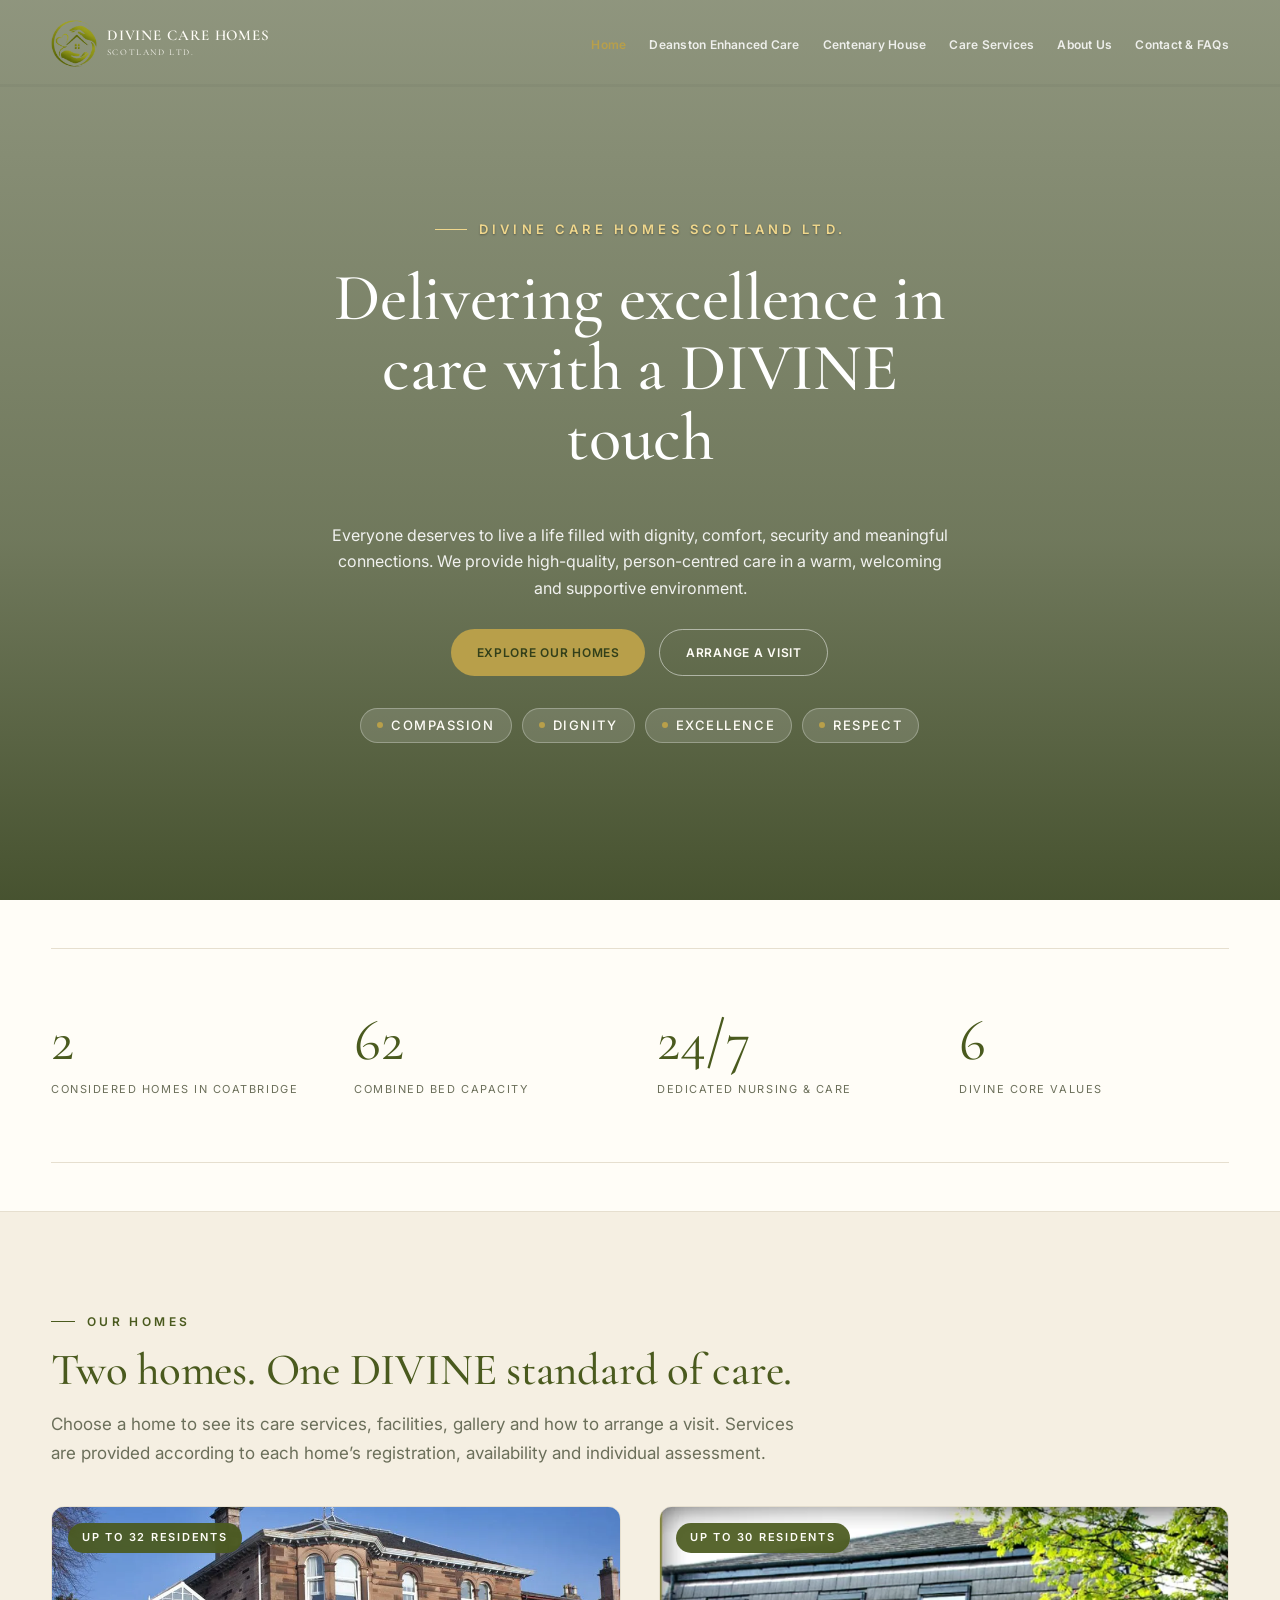
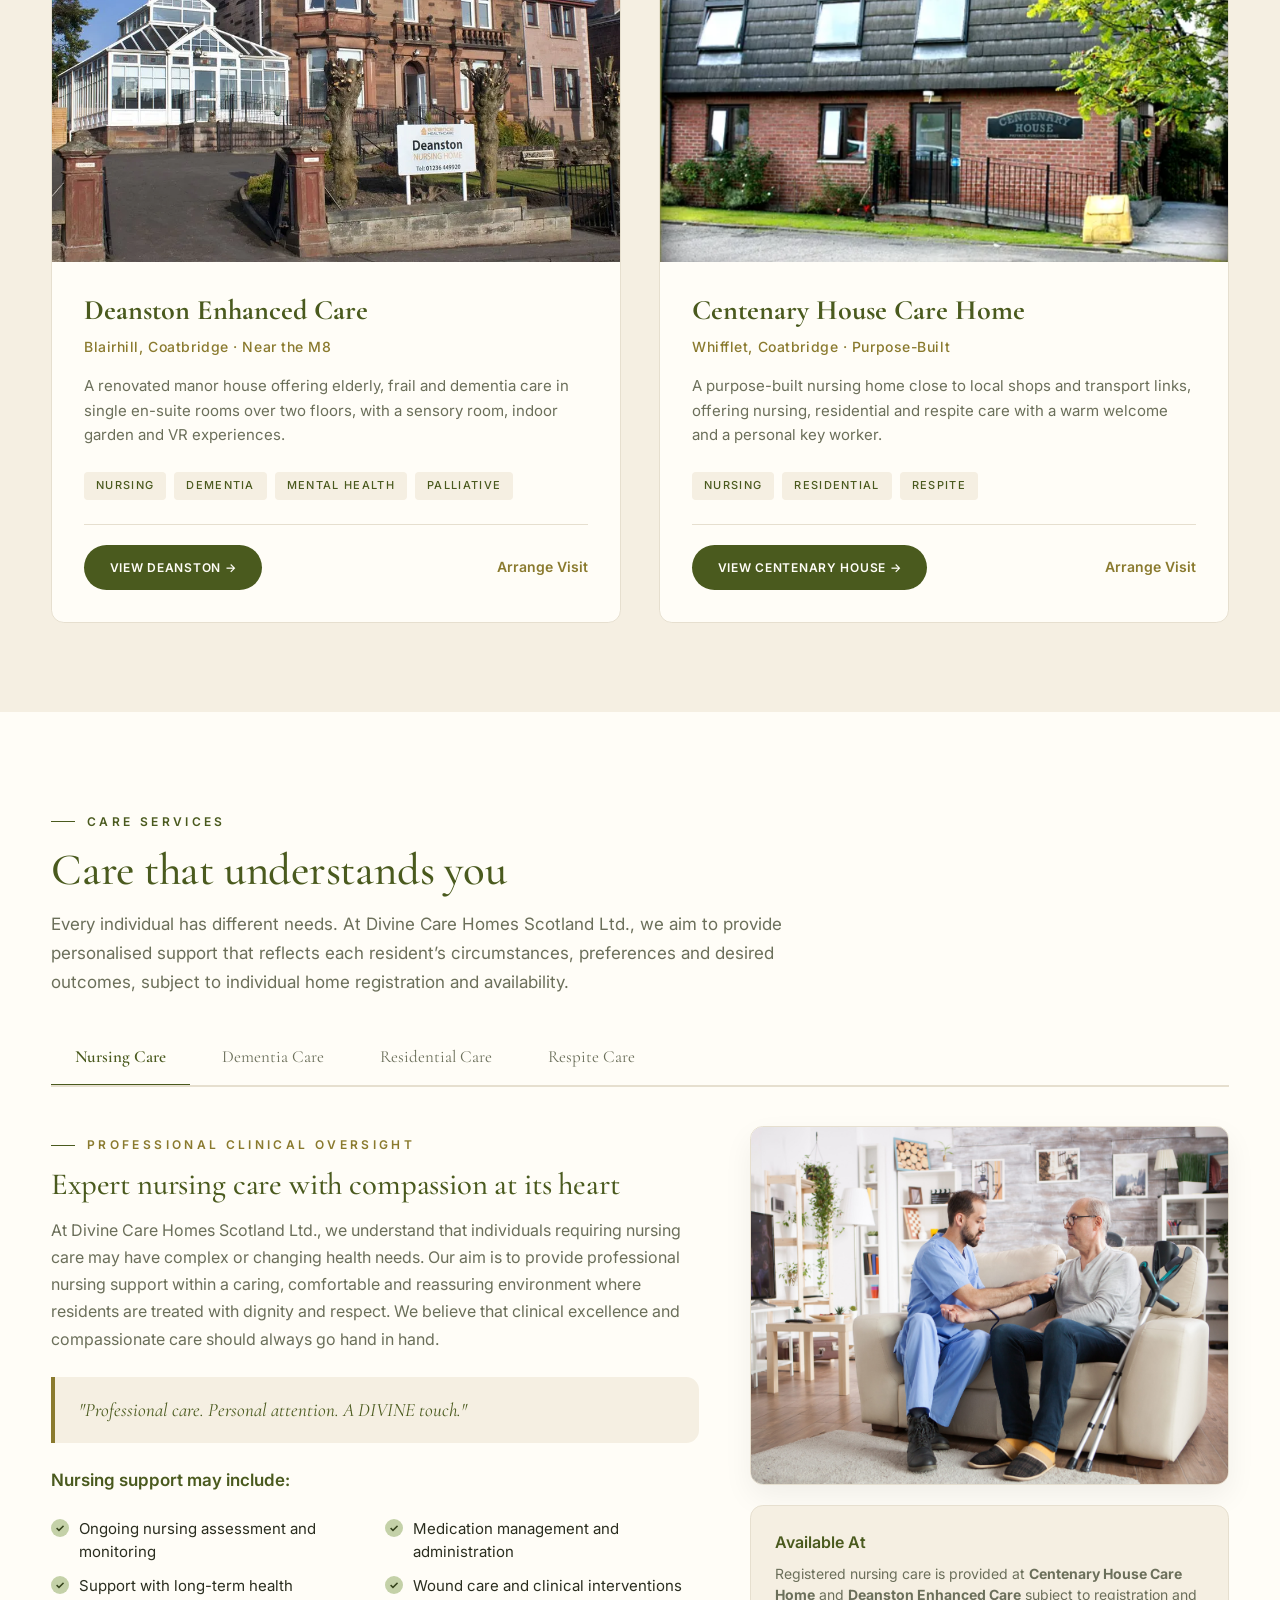
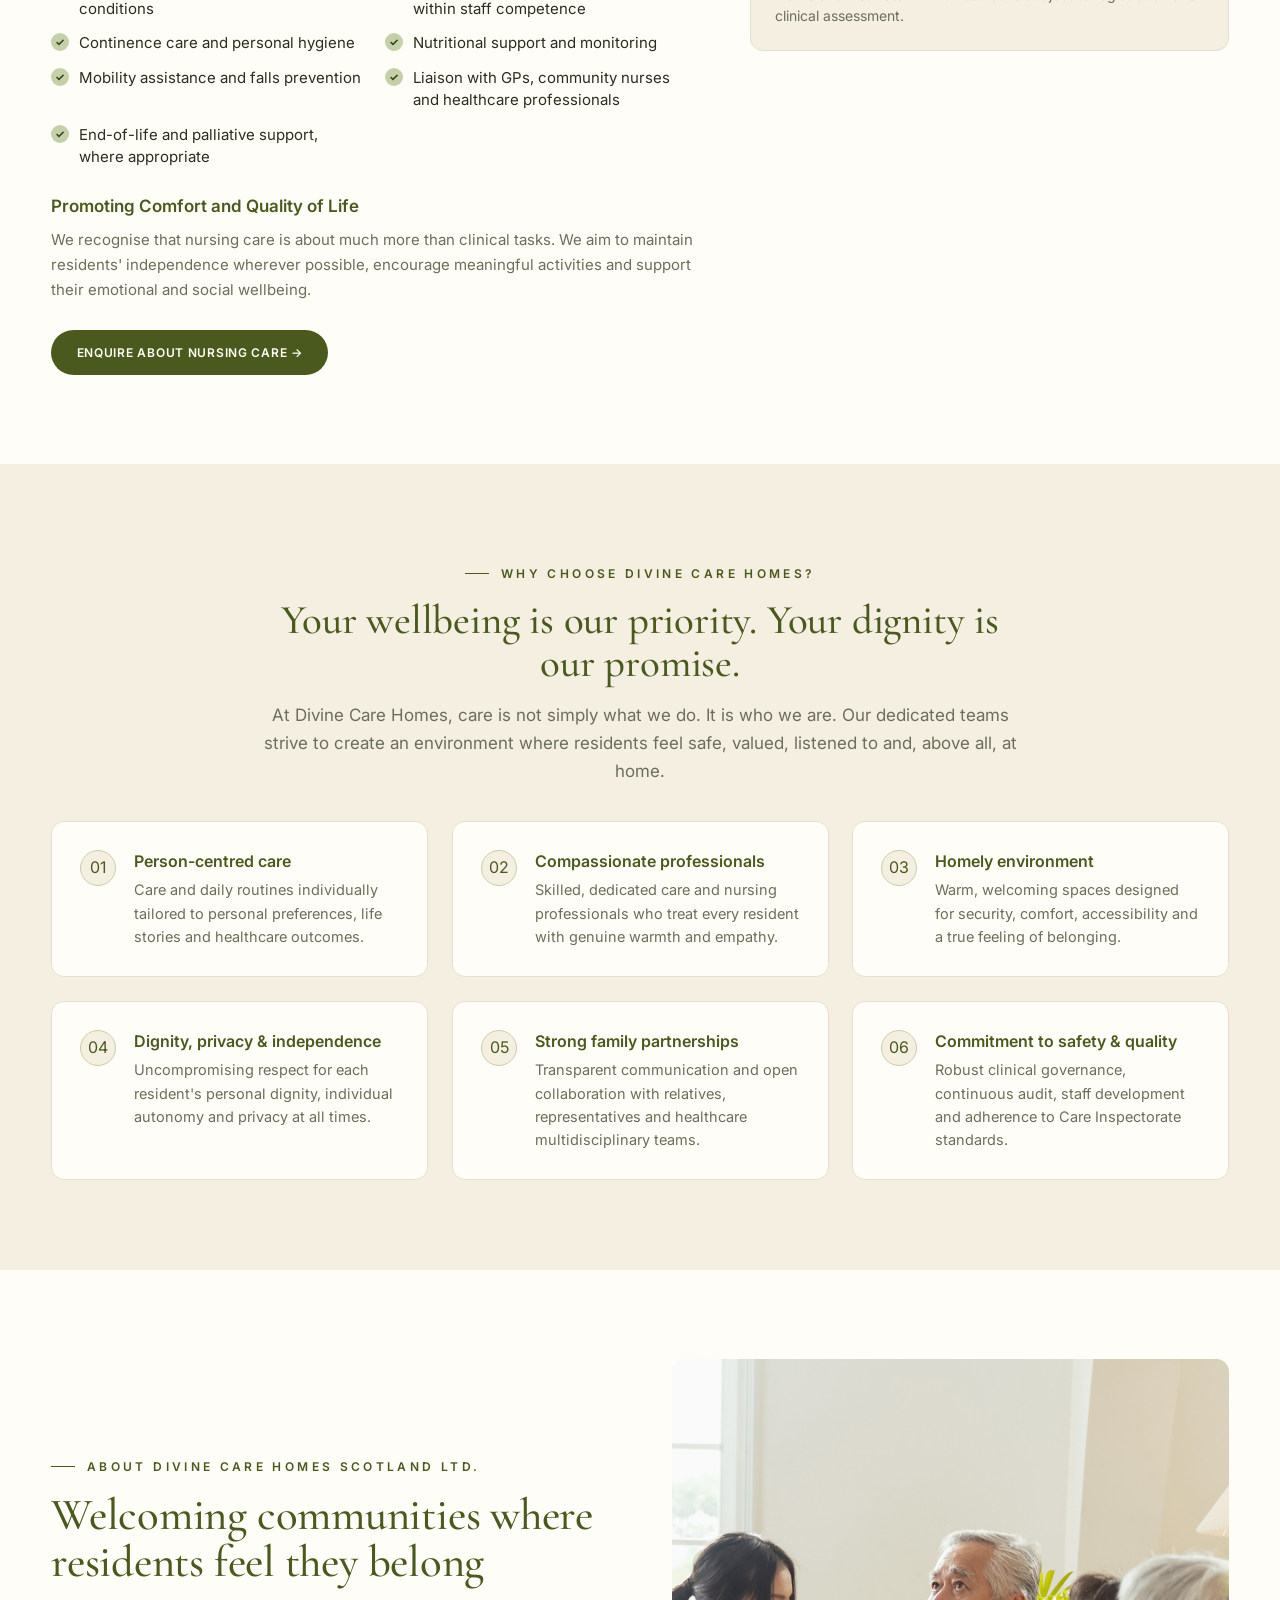
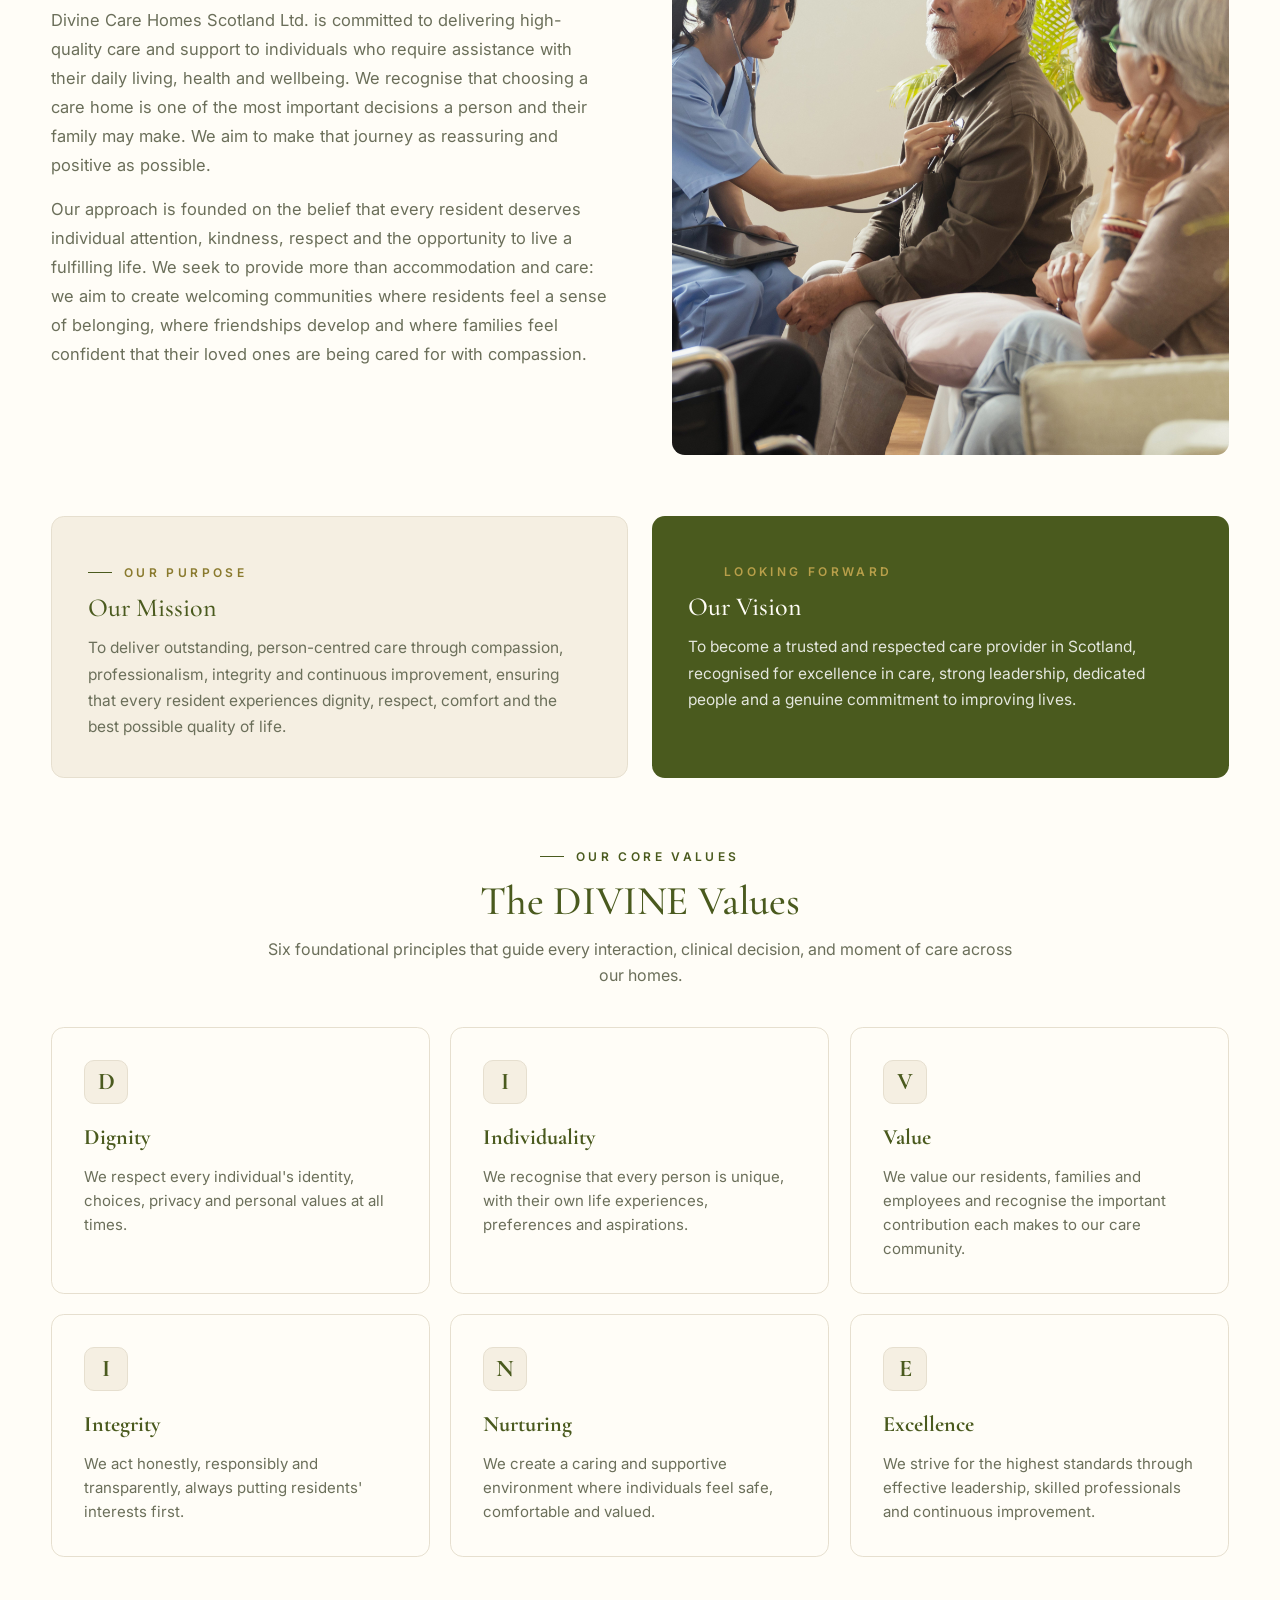
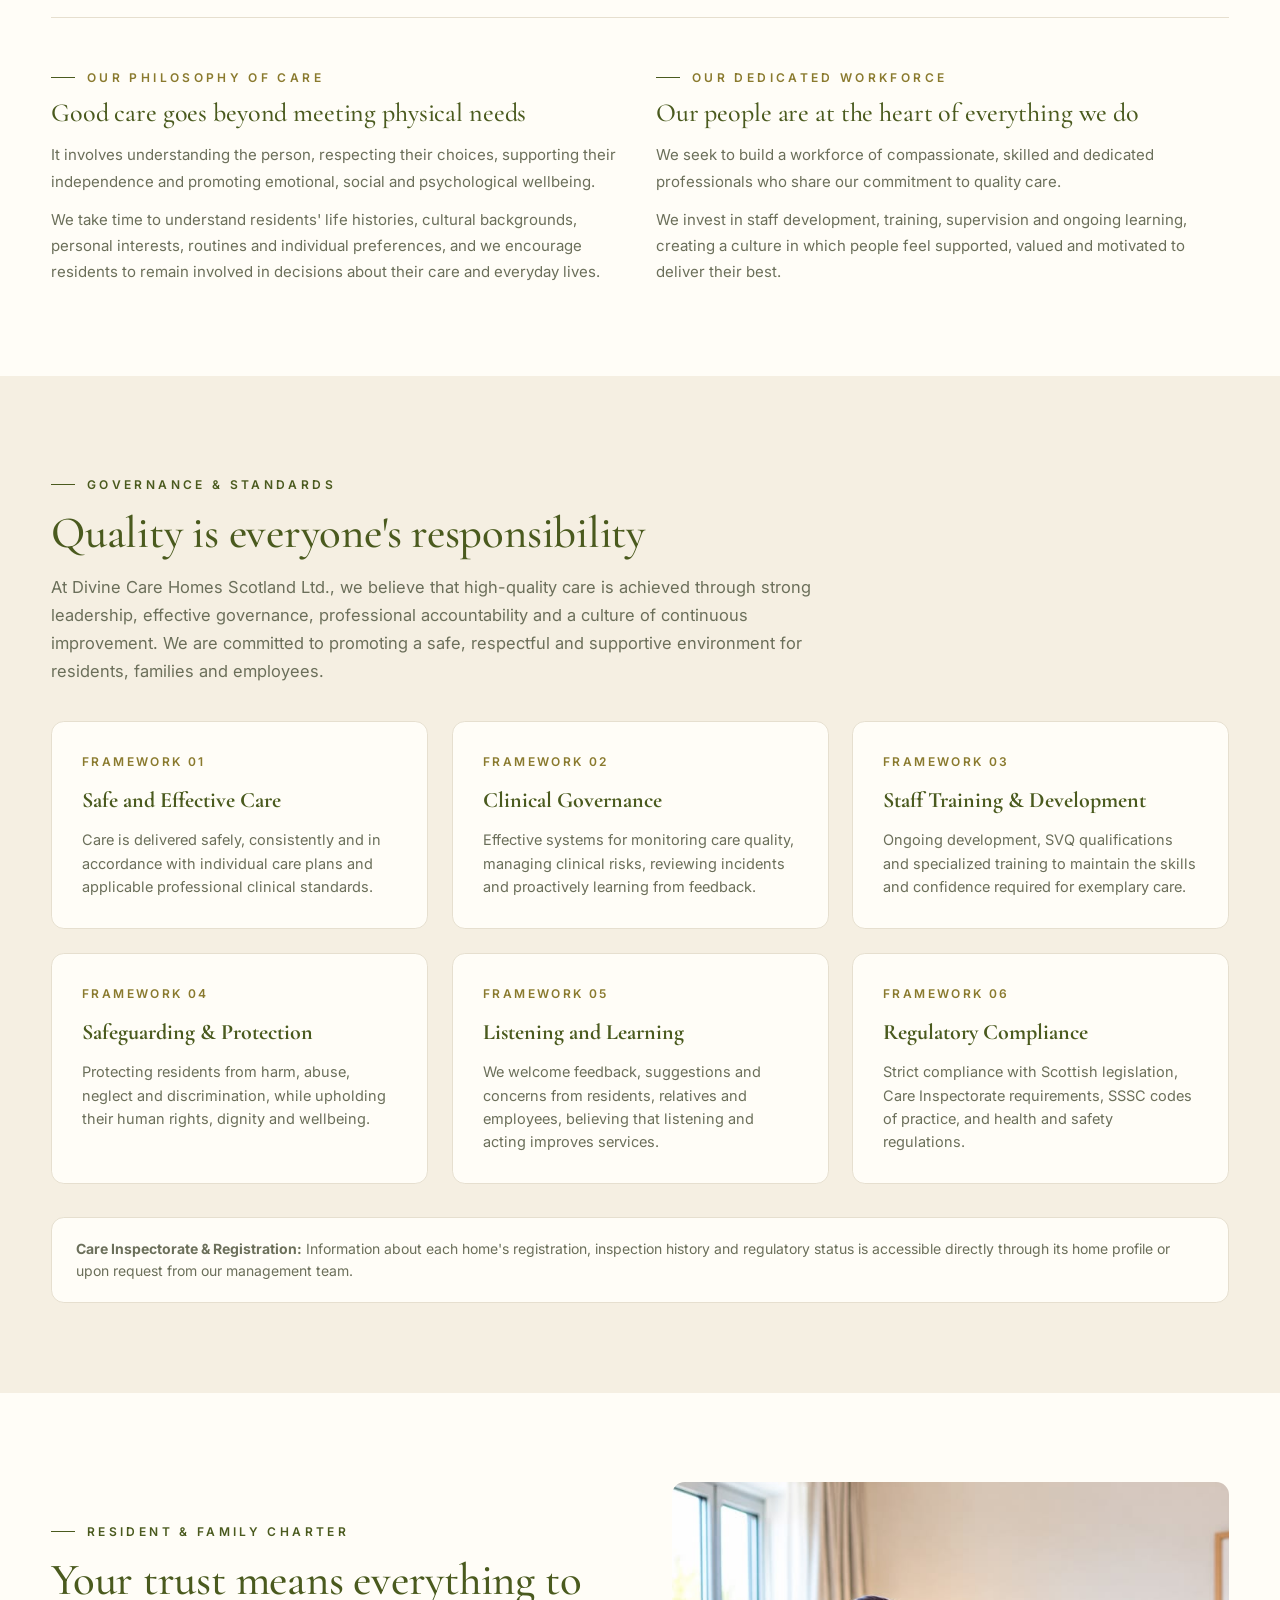
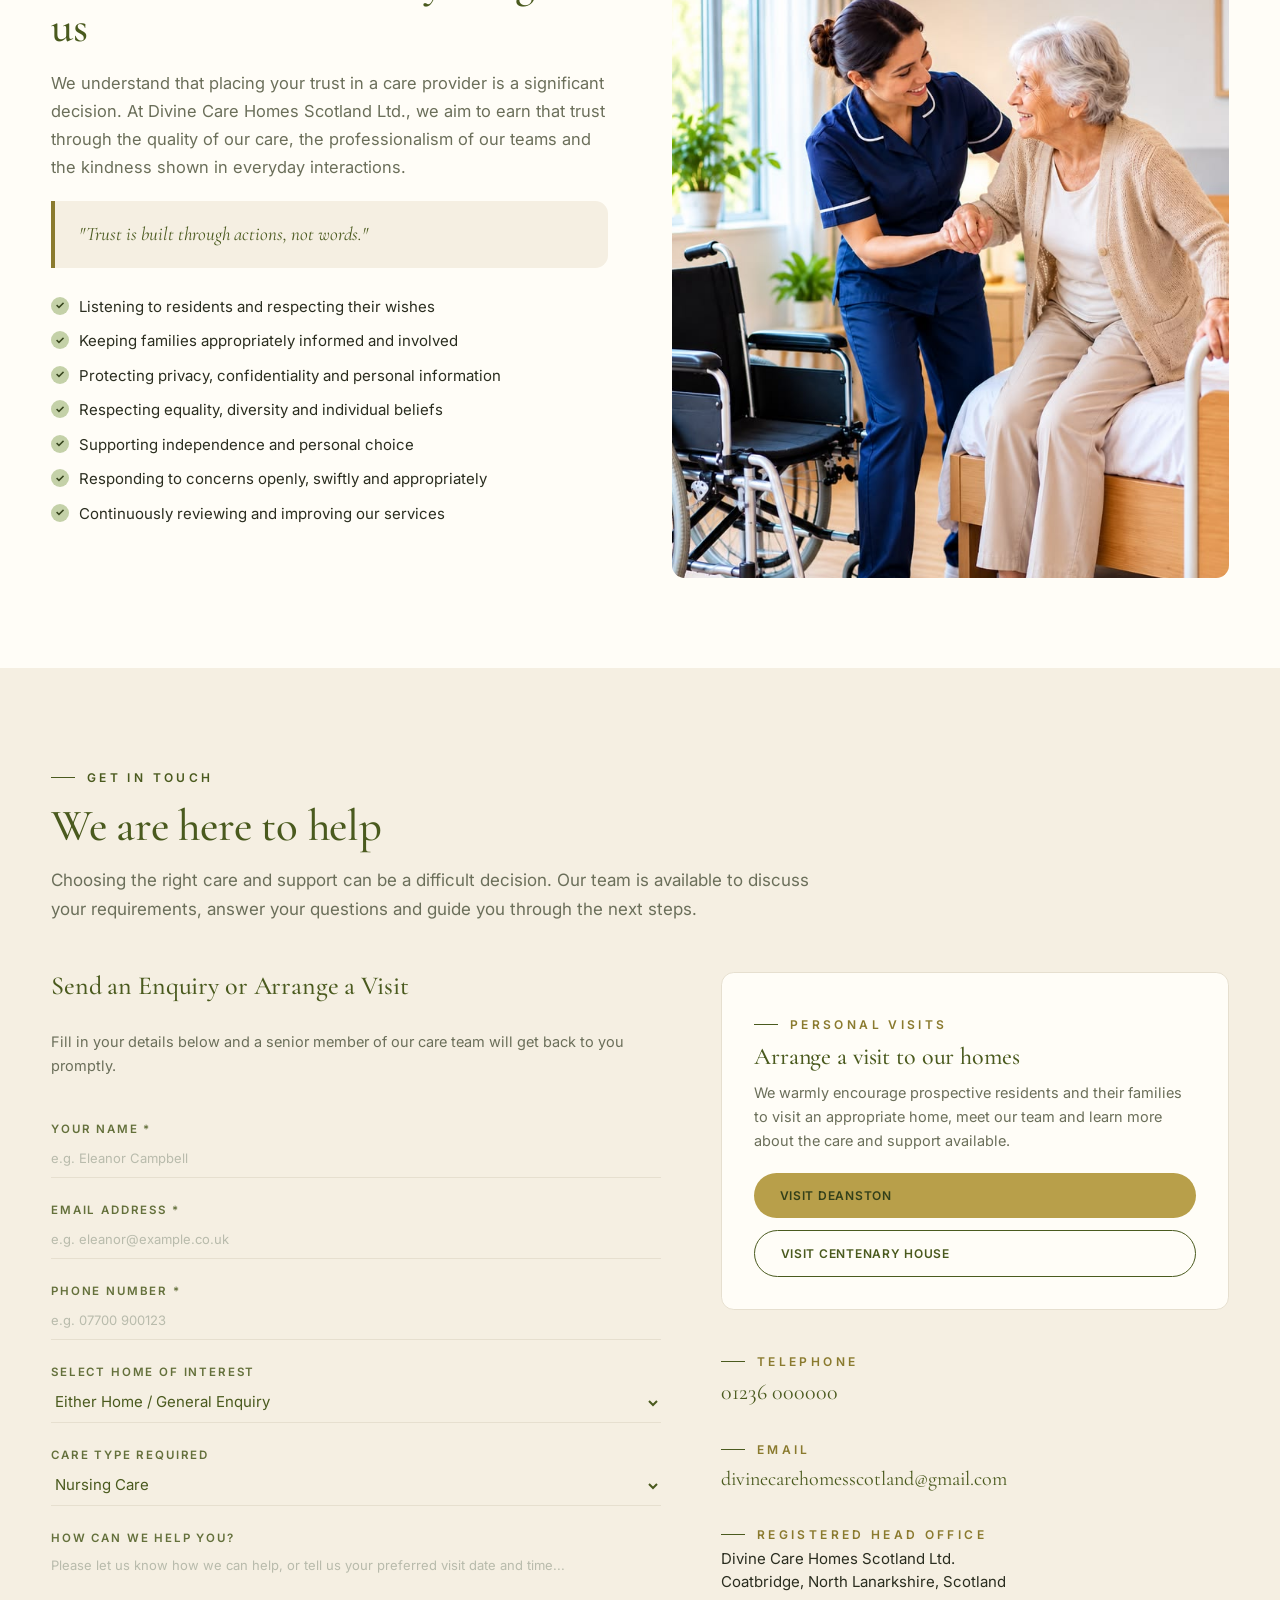
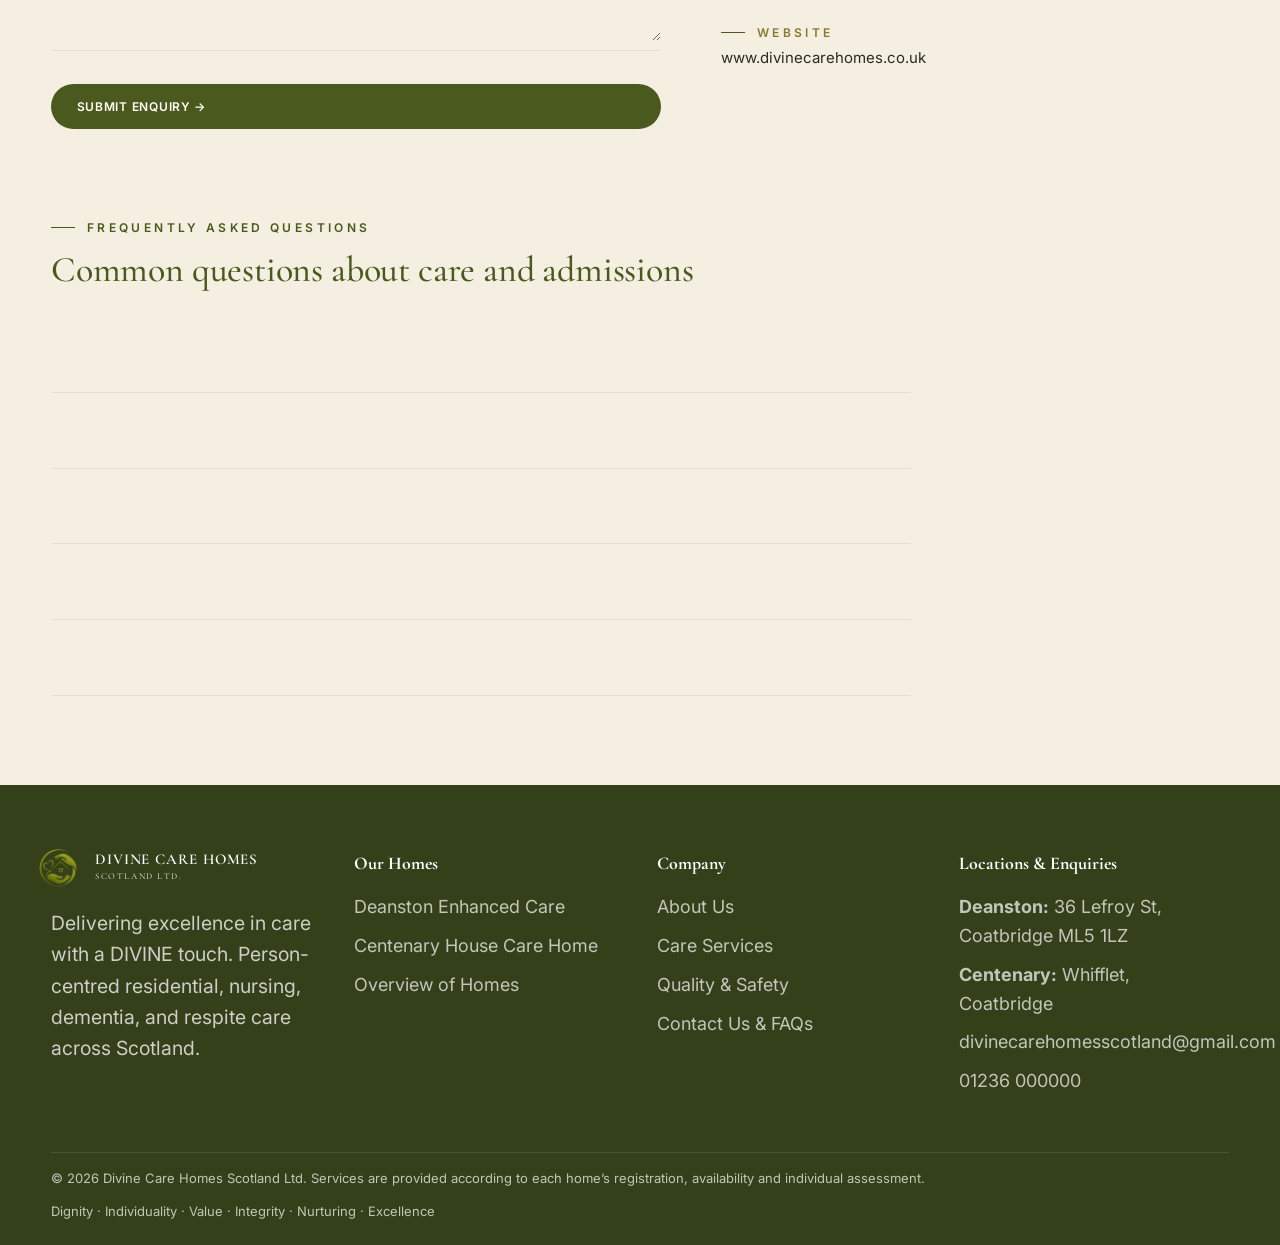
==== commit e704860f: "Fix index.html contact form container structure and Resident Charter image" ====
--- a/index.html
+++ b/index.html
@@ -668,8 +668,8 @@
         </ul>
       </div>
       <div class="col-img reveal-right delay-1">
-        <img src="images/resident-trust-care.jpg"
-          alt="Compassion, family trust and person-centred care at Divine Care Homes Scotland"
+        <img src="images/Divine/Home -Resident & Family Charter.jfif"
+          alt="Resident & Family Charter - Compassion, family trust and person-centred care at Divine Care Homes Scotland"
           style="border-radius:var(--radius);border:1px solid var(--line);box-shadow:0 12px 30px rgba(0,0,0,0.06);width:100%;height:auto;object-fit:cover"
           loading="lazy" decoding="async" />
       </div>
@@ -688,21 +688,12 @@
           you through the next steps.</p>
       </div>
 
-      <ul class="care-check-list" style="grid-template-columns:1fr">
-        <li>Listening to residents and respecting their wishes</li>
-        <li>Keeping families appropriately informed and involved</li>
-        <li>Protecting privacy, confidentiality and personal information</li>
-        <li>Respecting equality, diversity and individual beliefs</li>
-        <li>Supporting independence and personal choice</li>
-        <li>Responding to concerns openly, swiftly and appropriately</li>
-        <li>Continuously reviewing and improving our services</li>
-      </ul>
-    </div>
-    <div class="col-img reveal-right delay-1">
-      <img src="images/Divine/Home -Resident & Family Charter.jfif" alt="Resident & Family Charter - Compassion, family trust and person-centred care at Divine Care Homes Scotland" style="border-radius:var(--radius);border:1px solid var(--line);box-shadow:0 12px 30px rgba(0,0,0,0.06);width:100%;height:auto;object-fit:cover" loading="lazy" decoding="async"/>
-    </div>
-  </div>
-</section>
+      <div class="contact-grid">
+        <!-- ENQUIRY FORM -->
+        <div>
+          <form class="enquiry reveal" id="visit-form">
+            <h3 class="display" style="color:var(--navy);font-size:26px;margin-bottom:8px">Send an Enquiry or Arrange a Visit</h3>
+            <p class="muted" style="font-size:14.5px;margin-bottom:20px">Fill in your details below and a senior member of our care team will get back to you promptly.</p>
 
             <div class="field">
               <label>Your Name *</label>
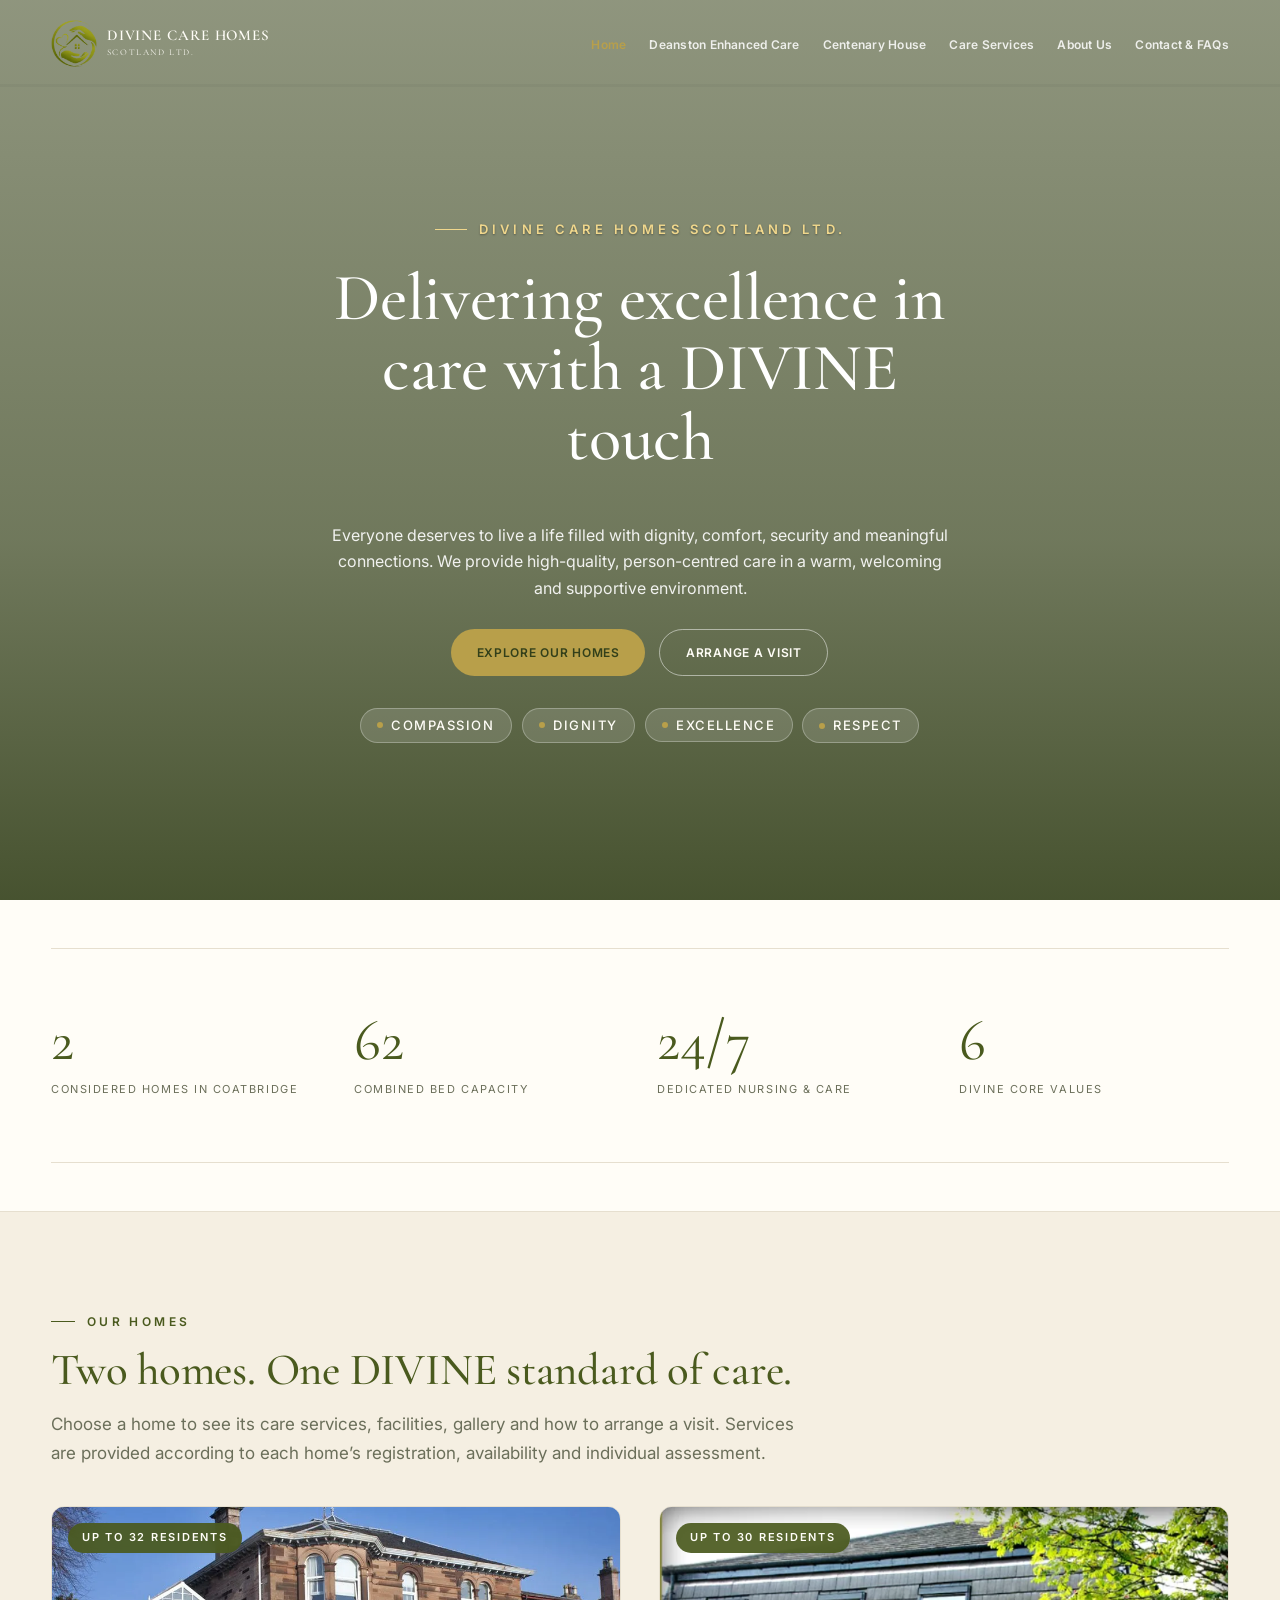
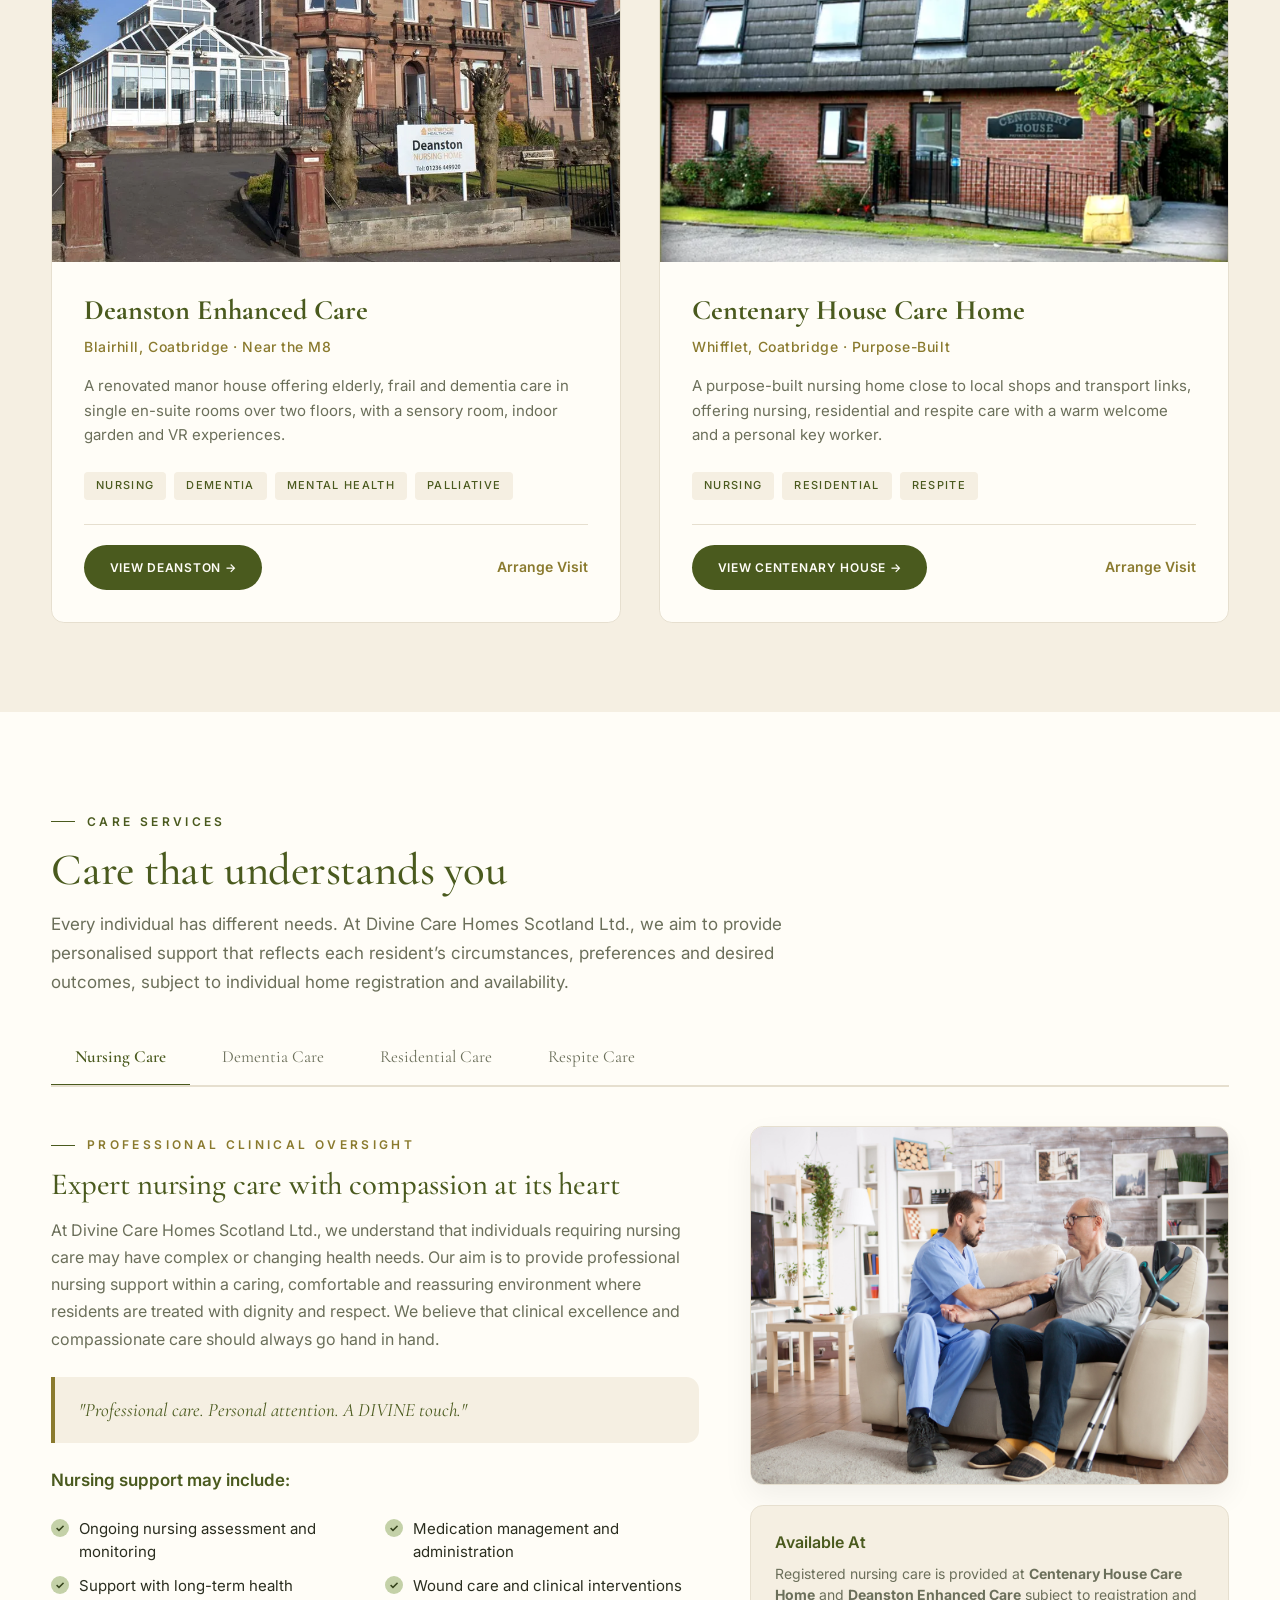
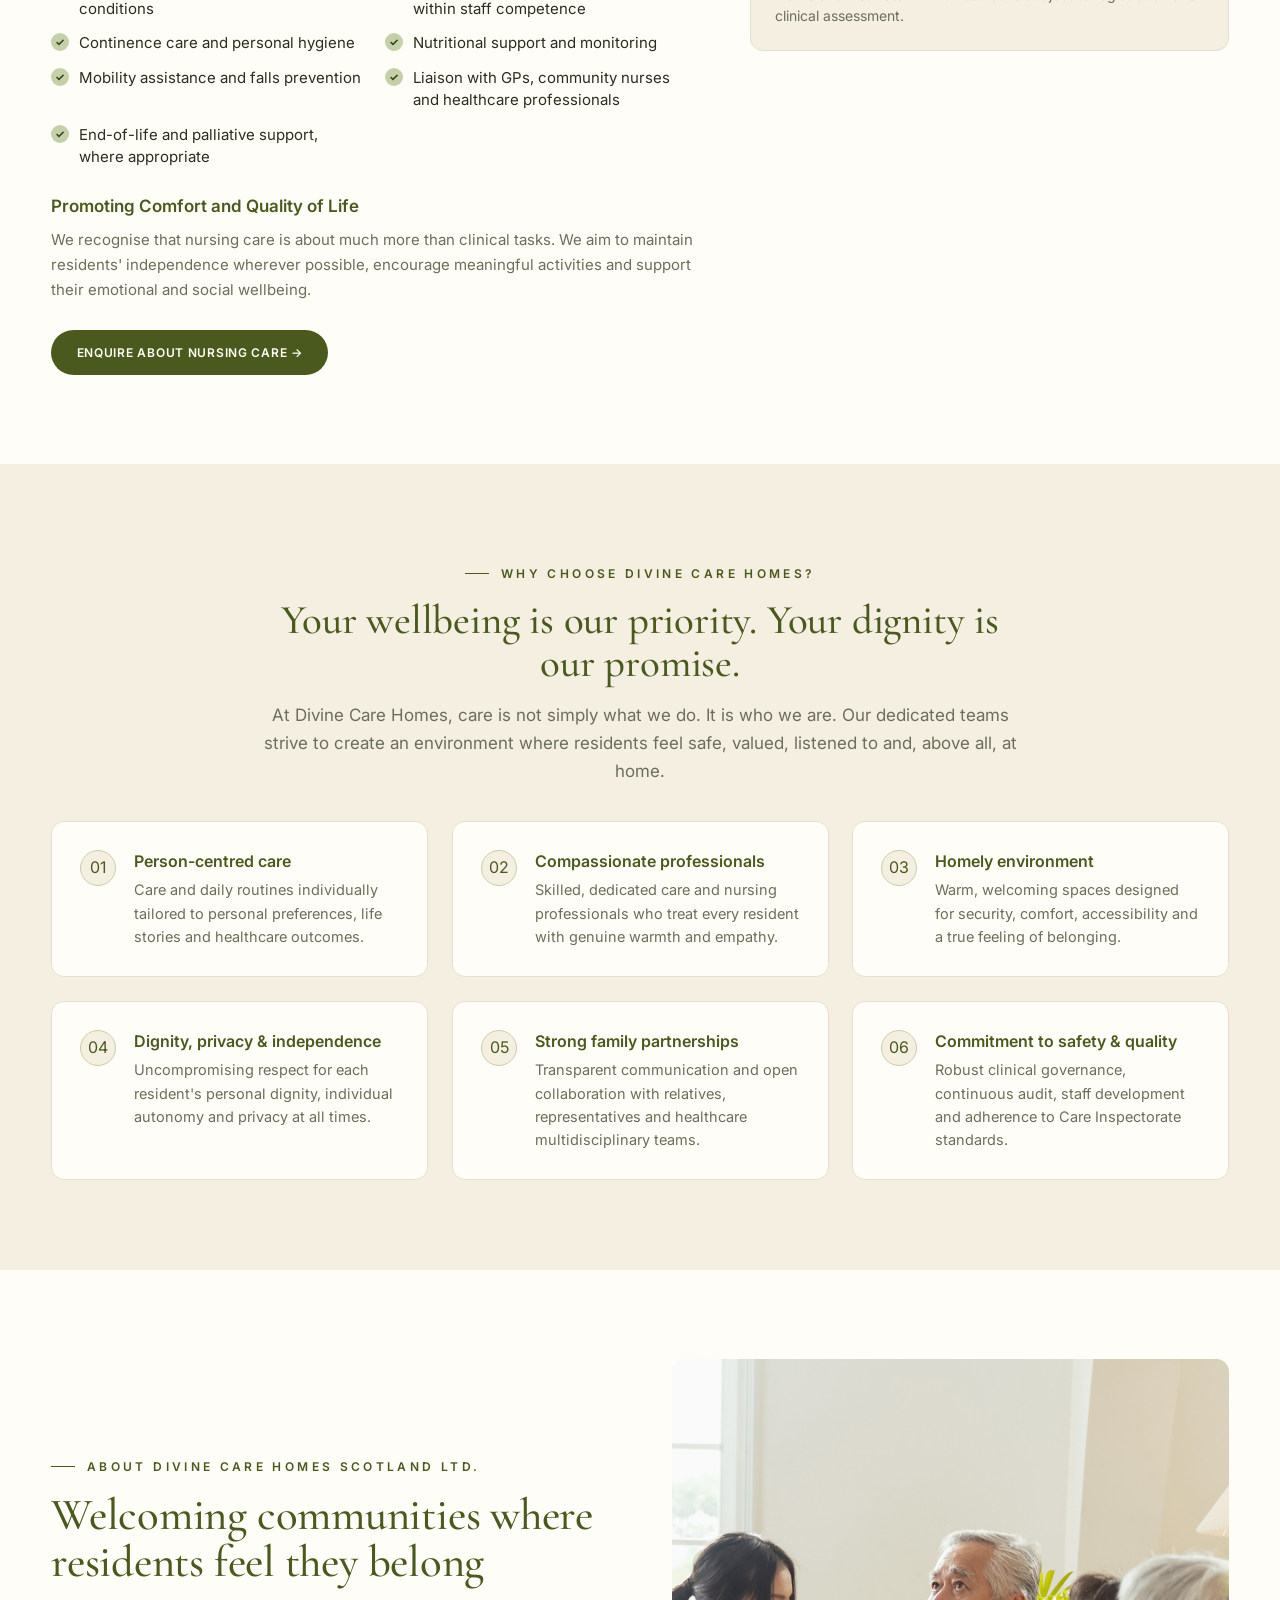
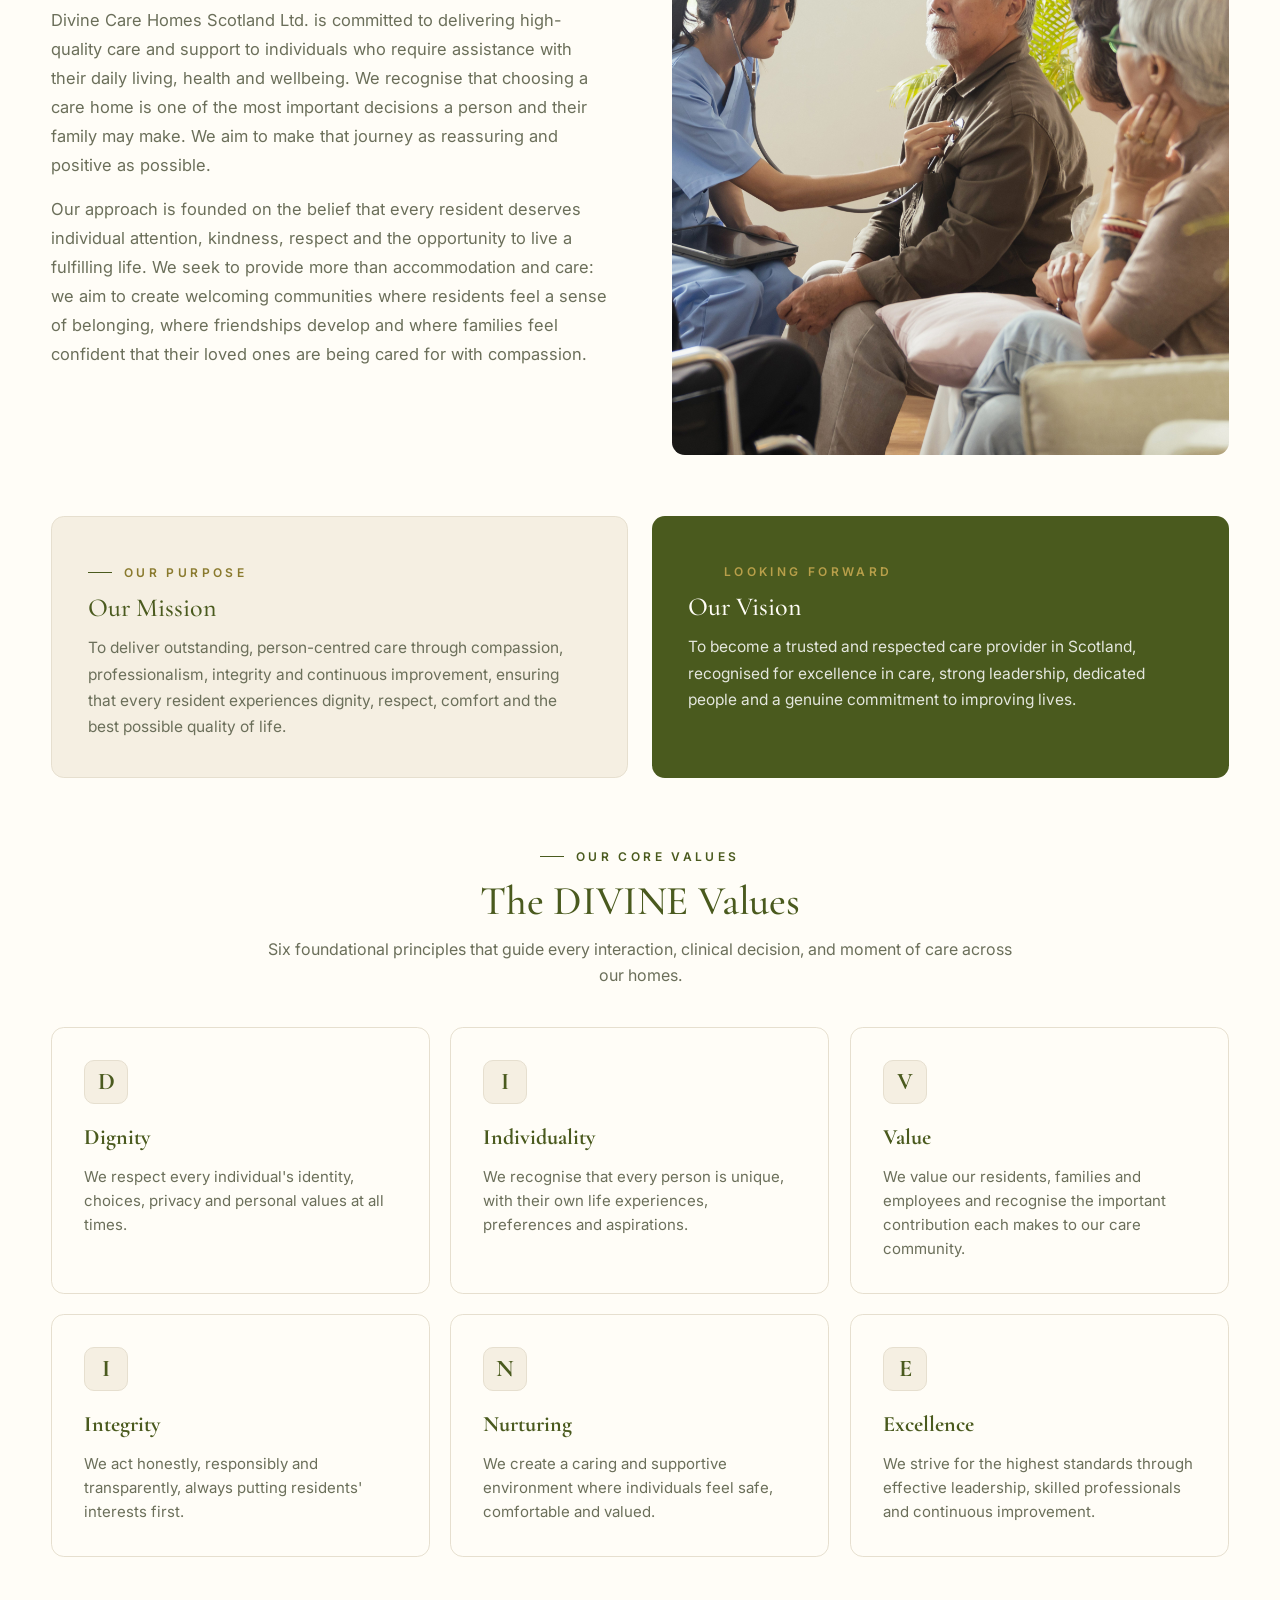
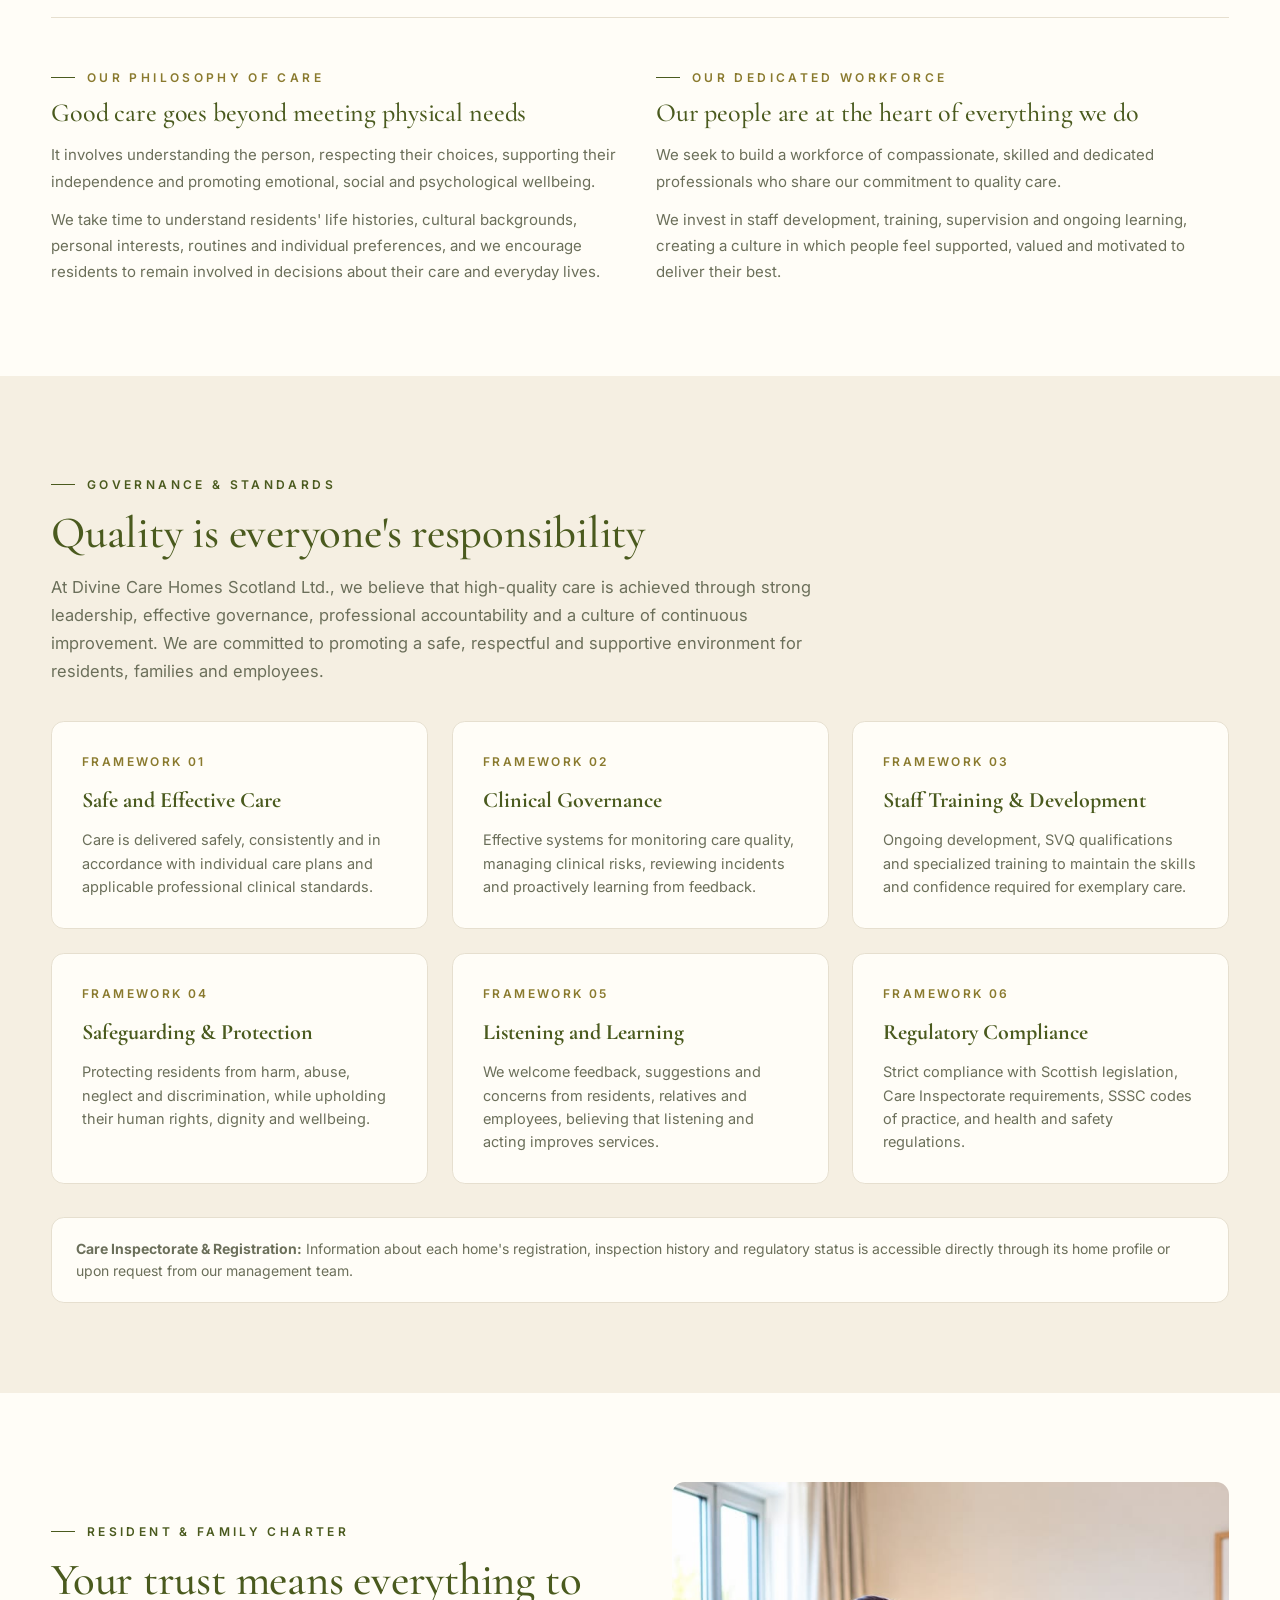
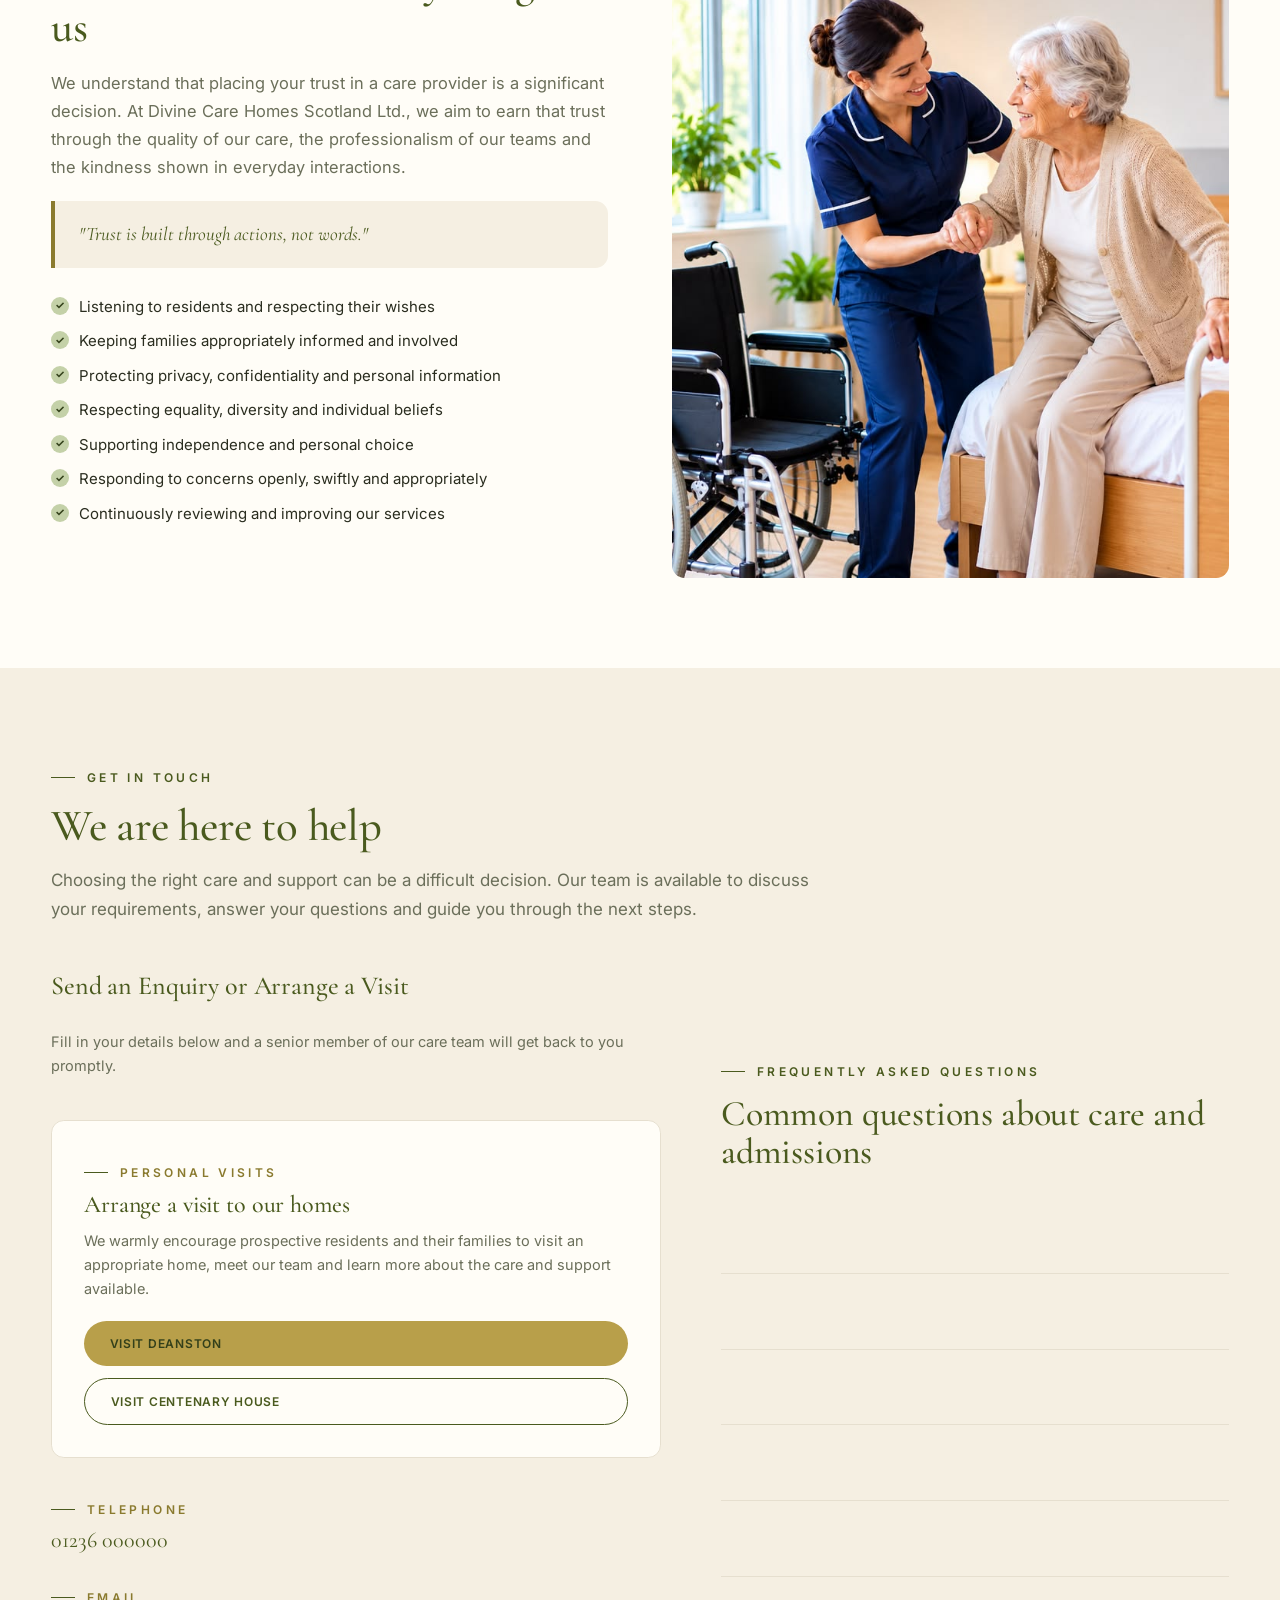
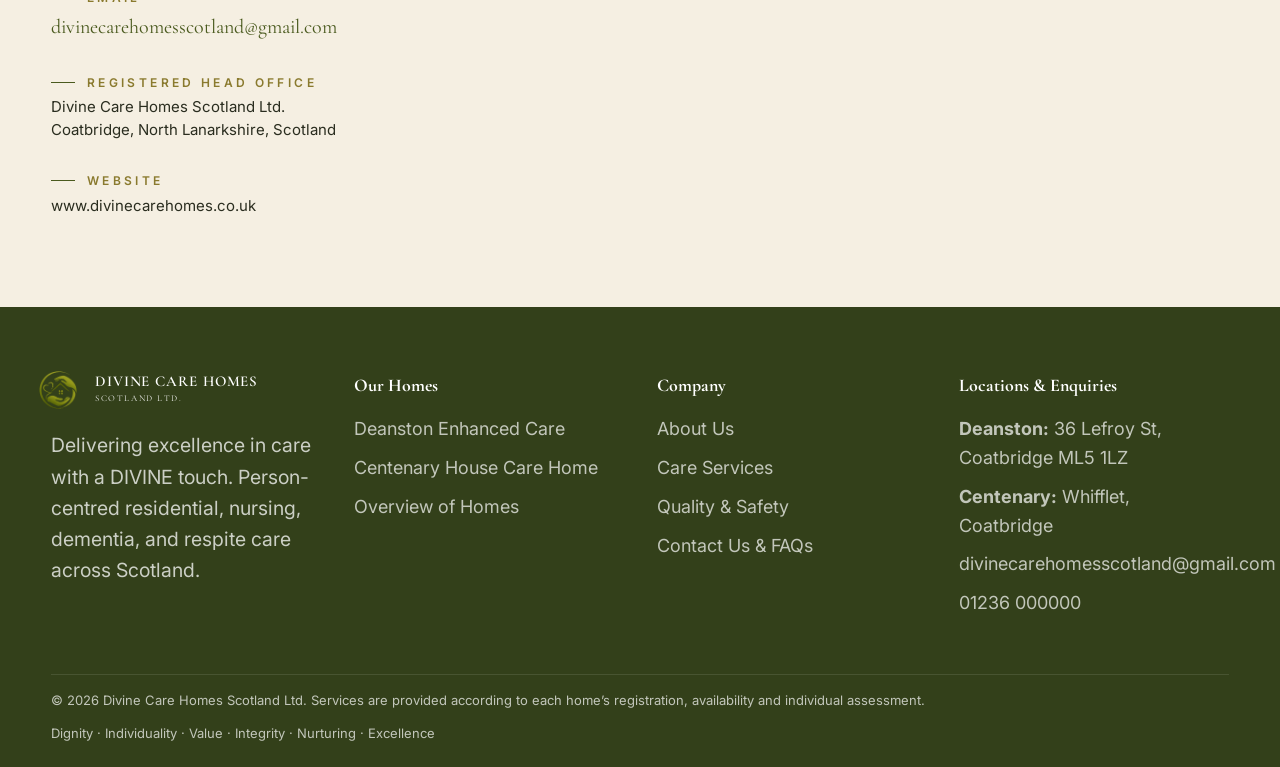
==== commit 87e3a144: "added integrity testing" ====
--- a/index.html
+++ b/index.html
@@ -695,139 +695,101 @@
             <h3 class="display" style="color:var(--navy);font-size:26px;margin-bottom:8px">Send an Enquiry or Arrange a Visit</h3>
             <p class="muted" style="font-size:14.5px;margin-bottom:20px">Fill in your details below and a senior member of our care team will get back to you promptly.</p>
 
-            <div class="field">
-              <label>Your Name *</label>
-              <input type="text" name="name" required placeholder="e.g. Eleanor Campbell" />
-            </div>
-            <div class="field">
-              <label>Email Address *</label>
-              <input type="email" name="email" required placeholder="e.g. eleanor@example.co.uk" />
-            </div>
-            <div class="field">
-              <label>Phone Number *</label>
-              <input type="tel" name="phone" required placeholder="e.g. 07700 900123" />
-            </div>
-            <div class="field">
-              <label>Select Home of Interest</label>
-              <select name="home">
-                <option value="both">Either Home / General Enquiry</option>
-                <option value="deanston">Deanston Enhanced Care (Blairhill, Coatbridge)</option>
-                <option value="centenary">Centenary House Care Home (Whifflet, Coatbridge)</option>
-              </select>
-            </div>
-            <div class="field">
-              <label>Care Type Required</label>
-              <select name="care_type">
-                <option value="nursing">Nursing Care</option>
-                <option value="dementia">Dementia Care</option>
-                <option value="residential">Residential Care</option>
-                <option value="respite">Respite / Short Stay</option>
-              </select>
-            </div>
-            <div class="field">
-              <label>How Can We Help You?</label>
-              <textarea name="message"
-                placeholder="Please let us know how we can help, or tell us your preferred visit date and time..."></textarea>
-            </div>
-            <button type="submit" class="btn dark" style="margin-top:10px">Submit Enquiry →</button>
-          </form>
-        </div>
-
-        <!-- ARRANGE A VISIT & INFO ASIDE -->
-        <aside class="reveal delay-1">
-          <div
-            style="background:var(--white);padding:32px;border-radius:var(--radius);border:1px solid var(--line);margin-bottom:32px">
-            <span class="eyebrow" style="color:var(--gold)">Personal Visits</span>
-            <h3 class="display" style="color:var(--navy);font-size:24px;margin:10px 0 12px">Arrange a visit to our homes
-            </h3>
-            <p class="muted" style="font-size:14.5px;line-height:1.65;margin-bottom:20px">We warmly encourage
-              prospective residents and their families to visit an appropriate home, meet our team and learn more about
-              the care and support available.</p>
-            <div style="display:flex;flex-direction:column;gap:12px">
-              <a href="deanston.html#visit" class="btn" style="text-align:center">Visit Deanston</a>
-              <a href="centenary.html#visit" class="btn ghost"
-                style="text-align:center;color:var(--navy);border-color:var(--navy)">Visit Centenary House</a>
-            </div>
-          </div>
-
-          <div style="display:grid;gap:20px">
-            <div>
-              <span class="eyebrow" style="color:var(--gold)">Telephone</span>
-              <p style="font-family:var(--font-display);font-size:22px;color:var(--navy);margin-top:4px">01236 000000
-              </p>
-            </div>
-            <div>
-              <span class="eyebrow" style="color:var(--gold)">Email</span>
-              <p style="font-family:var(--font-display);font-size:20px;color:var(--navy);margin-top:4px"><a
-                  href="mailto:divinecarehomesscotland@gmail.com">divinecarehomesscotland@gmail.com</a></p>
-            </div>
-            <div>
-              <span class="eyebrow" style="color:var(--gold)">Registered Head Office</span>
-              <p style="font-size:15px;color:var(--ink);margin-top:4px;line-height:1.5">Divine Care Homes Scotland
-                Ltd.<br />Coatbridge, North Lanarkshire, Scotland</p>
-            </div>
-            <div>
-              <span class="eyebrow" style="color:var(--gold)">Website</span>
-              <p style="font-size:15px;color:var(--ink);margin-top:4px">www.divinecarehomes.co.uk</p>
-            </div>
-          </div>
-        </aside>
-      </div>
-
-      <!-- FAQS ACCORDION -->
-      <div style="margin-top:80px;max-width:860px" id="faqs">
-        <span class="eyebrow reveal">Frequently Asked Questions</span>
-        <h3 class="display reveal delay-1"
-          style="color:var(--navy);font-size:clamp(28px,2.8vw,40px);margin:14px 0 28px">Common questions about care and
-          admissions</h3>
-
-        <div class="acc-item reveal">
-          <button class="acc-q" type="button">How do I arrange a care-home placement? <span>+</span></button>
-          <div class="acc-a">
-            <p style="padding-bottom:20px">Contact our team to discuss your requirements. We will explain the assessment
-              and admission process and establish whether the home can meet the person’s needs. We coordinate with
-              families, social work teams, and healthcare professionals to ensure a seamless and supportive transition.
-            </p>
-          </div>
-        </div>
-
-        <div class="acc-item reveal delay-1">
-          <button class="acc-q" type="button">Can family members visit? <span>+</span></button>
-          <div class="acc-a">
-            <p style="padding-bottom:20px">Yes. We welcome family involvement and visits, respecting residents’
-              preferences, rights and any applicable safety arrangements. We view families as essential partners in care
-              and encourage staying connected.</p>
-          </div>
-        </div>
-
-        <div class="acc-item reveal delay-2">
-          <button class="acc-q" type="button">Can I arrange a respite stay? <span>+</span></button>
-          <div class="acc-a">
-            <p style="padding-bottom:20px">Please contact the relevant home to discuss availability, suitability and
-              assessment arrangements. Respite stays are available for planned breaks, recovery following illness or
-              hospital discharge, or trial periods before permanent admission.</p>
-          </div>
-        </div>
-
-        <div class="acc-item reveal">
-          <button class="acc-q" type="button">How are care fees determined? <span>+</span></button>
-          <div class="acc-a">
-            <p style="padding-bottom:20px">Fees depend on the type of care, individual requirements and the particular
-              home. Our team can discuss the applicable fees and payment arrangements transparently, including local
-              authority funding, Free Nursing and Personal Care in Scotland, and self-funded options.</p>
-          </div>
-        </div>
-
-        <div class="acc-item reveal delay-1">
-          <button class="acc-q" type="button">Can I visit before making a decision? <span>+</span></button>
-          <div class="acc-a">
-            <p style="padding-bottom:20px">Yes, absolutely. We strongly encourage prospective residents and their
-              families to arrange a visit before deciding on a placement. It provides an opportunity to tour our
-              facilities, experience the atmosphere, meet our staff and have all your questions answered in person.</p>
-          </div>
-        </div>
-      </div>
-    </div>
+  <!-- ARRANGE A VISIT & INFO ASIDE -->
+  <aside class="reveal delay-1">
+    <div
+      style="background:var(--white);padding:32px;border-radius:var(--radius);border:1px solid var(--line);margin-bottom:32px">
+      <span class="eyebrow" style="color:var(--gold)">Personal Visits</span>
+      <h3 class="display" style="color:var(--navy);font-size:24px;margin:10px 0 12px">Arrange a visit to our homes
+      </h3>
+      <p class="muted" style="font-size:14.5px;line-height:1.65;margin-bottom:20px">We warmly encourage
+        prospective residents and their families to visit an appropriate home, meet our team and learn more about
+        the care and support available.</p>
+      <div style="display:flex;flex-direction:column;gap:12px">
+        <a href="deanston.html#visit" class="btn" style="text-align:center">Visit Deanston</a>
+        <a href="centenary.html#visit" class="btn ghost"
+          style="text-align:center;color:var(--navy);border-color:var(--navy)">Visit Centenary House</a>
+      </div>
+    </div>
+
+    <div style="display:grid;gap:20px">
+      <div>
+        <span class="eyebrow" style="color:var(--gold)">Telephone</span>
+        <p style="font-family:var(--font-display);font-size:22px;color:var(--navy);margin-top:4px">01236 000000
+        </p>
+      </div>
+      <div>
+        <span class="eyebrow" style="color:var(--gold)">Email</span>
+        <p style="font-family:var(--font-display);font-size:20px;color:var(--navy);margin-top:4px"><a
+            href="mailto:divinecarehomesscotland@gmail.com">divinecarehomesscotland@gmail.com</a></p>
+      </div>
+      <div>
+        <span class="eyebrow" style="color:var(--gold)">Registered Head Office</span>
+        <p style="font-size:15px;color:var(--ink);margin-top:4px;line-height:1.5">Divine Care Homes Scotland
+          Ltd.<br />Coatbridge, North Lanarkshire, Scotland</p>
+      </div>
+      <div>
+        <span class="eyebrow" style="color:var(--gold)">Website</span>
+        <p style="font-size:15px;color:var(--ink);margin-top:4px">www.divinecarehomes.co.uk</p>
+      </div>
+    </div>
+  </aside>
+  </div>
+
+  <!-- FAQS ACCORDION -->
+  <div style="margin-top:80px;max-width:860px" id="faqs">
+    <span class="eyebrow reveal">Frequently Asked Questions</span>
+    <h3 class="display reveal delay-1" style="color:var(--navy);font-size:clamp(28px,2.8vw,40px);margin:14px 0 28px">
+      Common questions about care and
+      admissions</h3>
+
+    <div class="acc-item reveal">
+      <button class="acc-q" type="button">How do I arrange a care-home placement? <span>+</span></button>
+      <div class="acc-a">
+        <p style="padding-bottom:20px">Contact our team to discuss your requirements. We will explain the assessment
+          and admission process and establish whether the home can meet the person’s needs. We coordinate with
+          families, social work teams, and healthcare professionals to ensure a seamless and supportive transition.
+        </p>
+      </div>
+    </div>
+
+    <div class="acc-item reveal delay-1">
+      <button class="acc-q" type="button">Can family members visit? <span>+</span></button>
+      <div class="acc-a">
+        <p style="padding-bottom:20px">Yes. We welcome family involvement and visits, respecting residents’
+          preferences, rights and any applicable safety arrangements. We view families as essential partners in care
+          and encourage staying connected.</p>
+      </div>
+    </div>
+
+    <div class="acc-item reveal delay-2">
+      <button class="acc-q" type="button">Can I arrange a respite stay? <span>+</span></button>
+      <div class="acc-a">
+        <p style="padding-bottom:20px">Please contact the relevant home to discuss availability, suitability and
+          assessment arrangements. Respite stays are available for planned breaks, recovery following illness or
+          hospital discharge, or trial periods before permanent admission.</p>
+      </div>
+    </div>
+
+    <div class="acc-item reveal">
+      <button class="acc-q" type="button">How are care fees determined? <span>+</span></button>
+      <div class="acc-a">
+        <p style="padding-bottom:20px">Fees depend on the type of care, individual requirements and the particular
+          home. Our team can discuss the applicable fees and payment arrangements transparently, including local
+          authority funding, Free Nursing and Personal Care in Scotland, and self-funded options.</p>
+      </div>
+    </div>
+
+    <div class="acc-item reveal delay-1">
+      <button class="acc-q" type="button">Can I visit before making a decision? <span>+</span></button>
+      <div class="acc-a">
+        <p style="padding-bottom:20px">Yes, absolutely. We strongly encourage prospective residents and their
+          families to arrange a visit before deciding on a placement. It provides an opportunity to tour our
+          facilities, experience the atmosphere, meet our staff and have all your questions answered in person.</p>
+      </div>
+    </div>
+  </div>
+  </div>
   </section>
 
   <div id="site-footer"></div>
